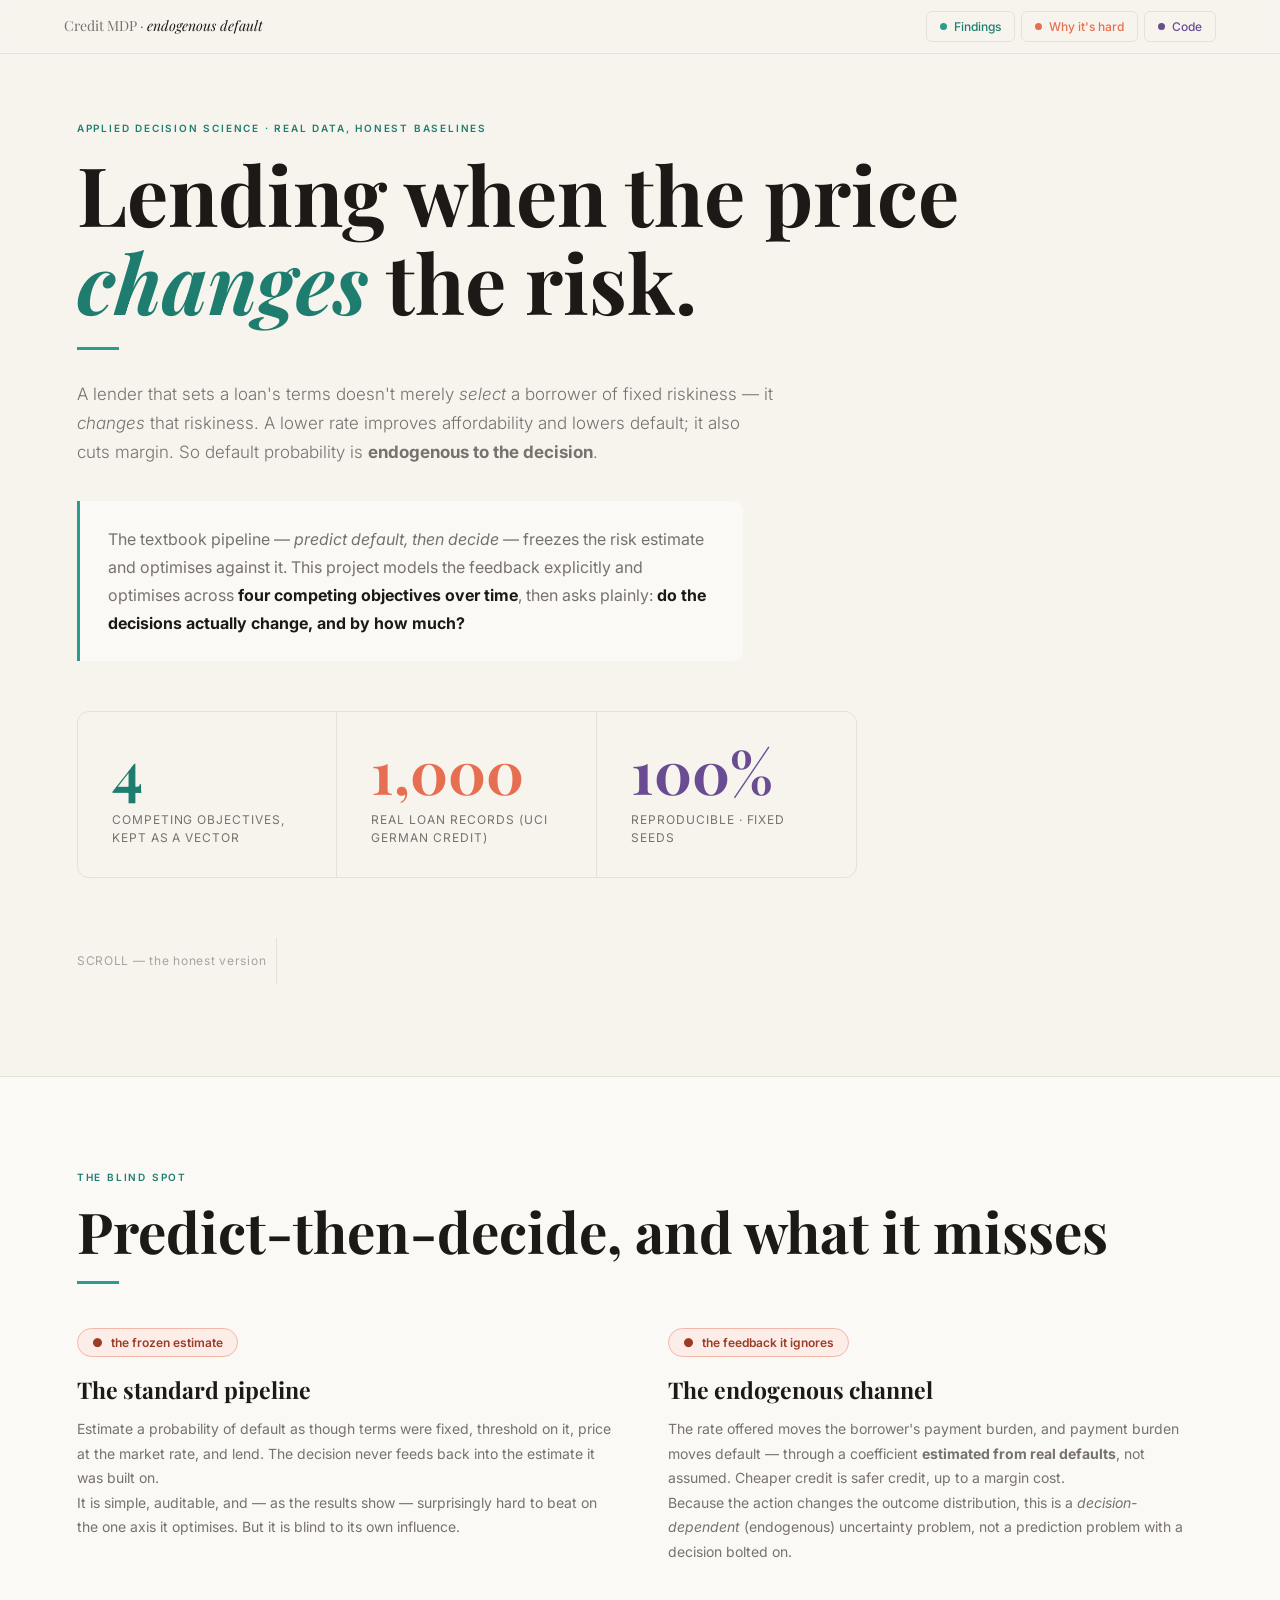
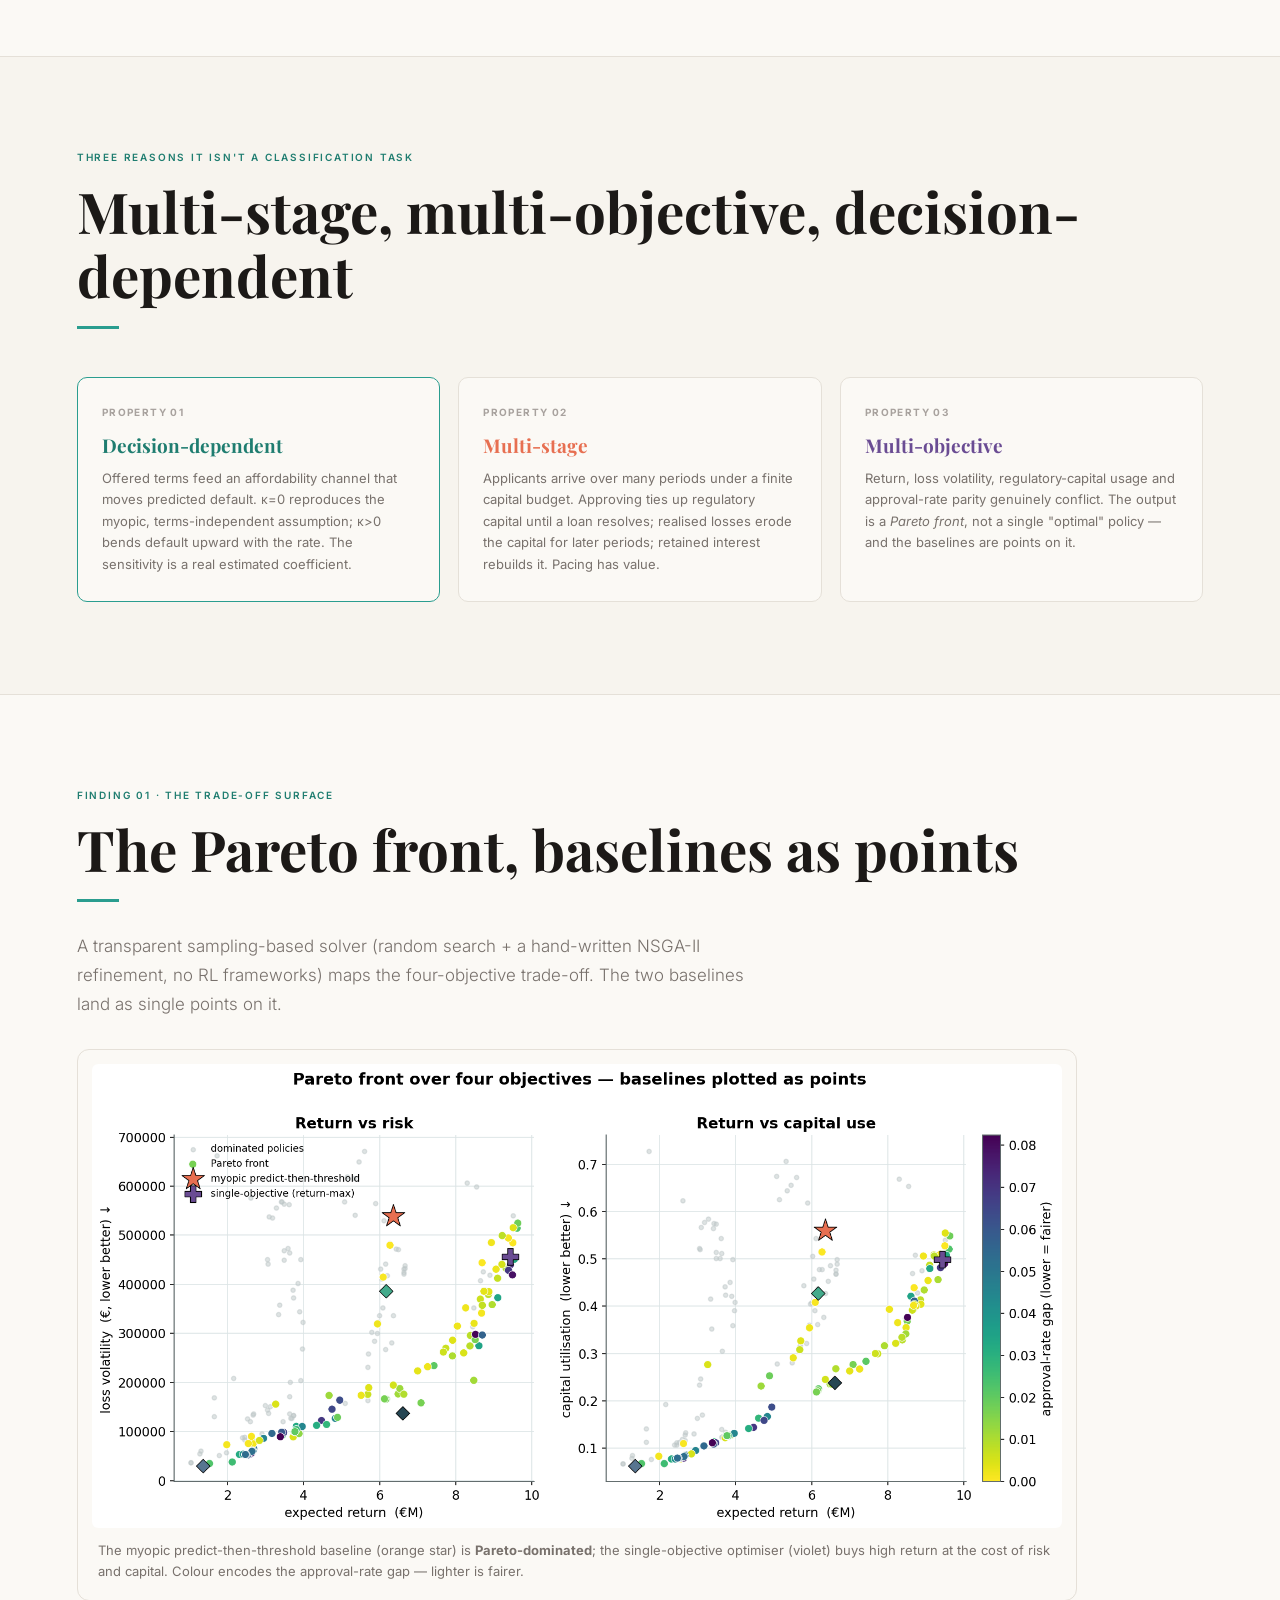
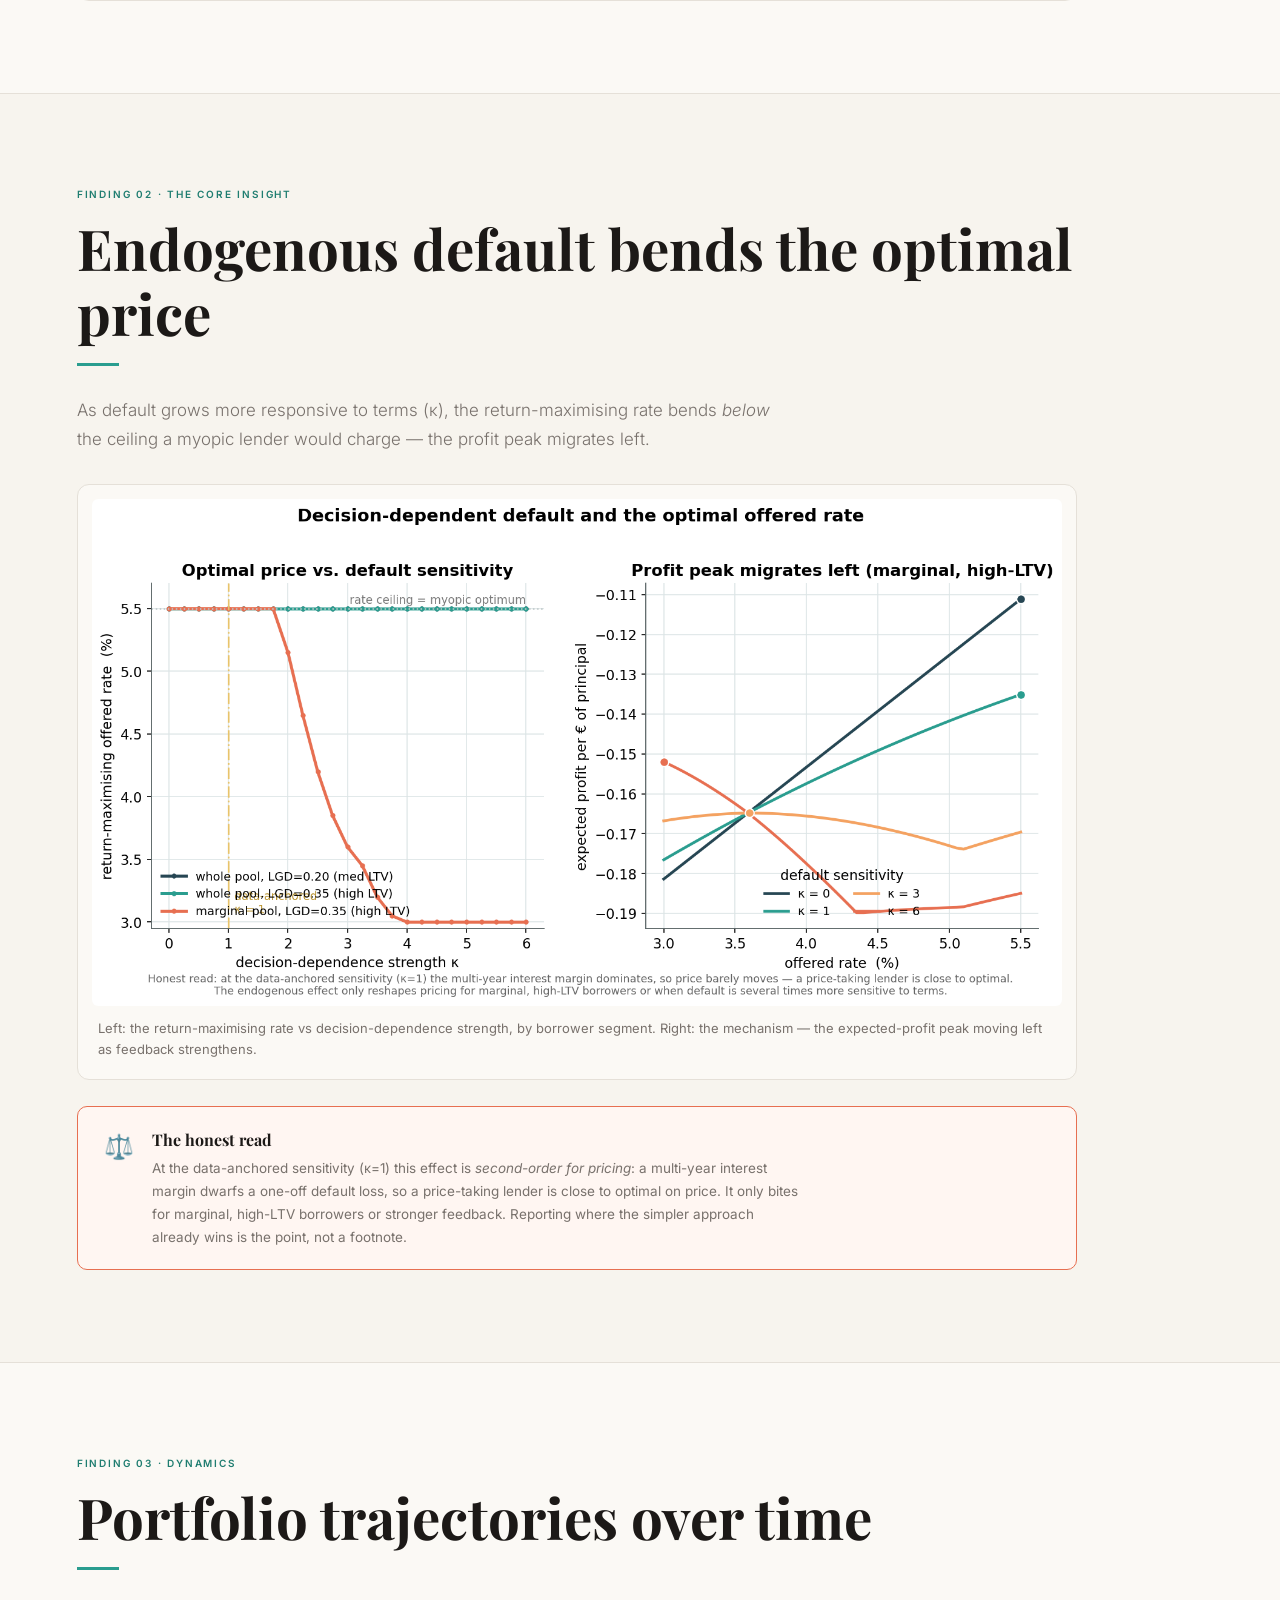
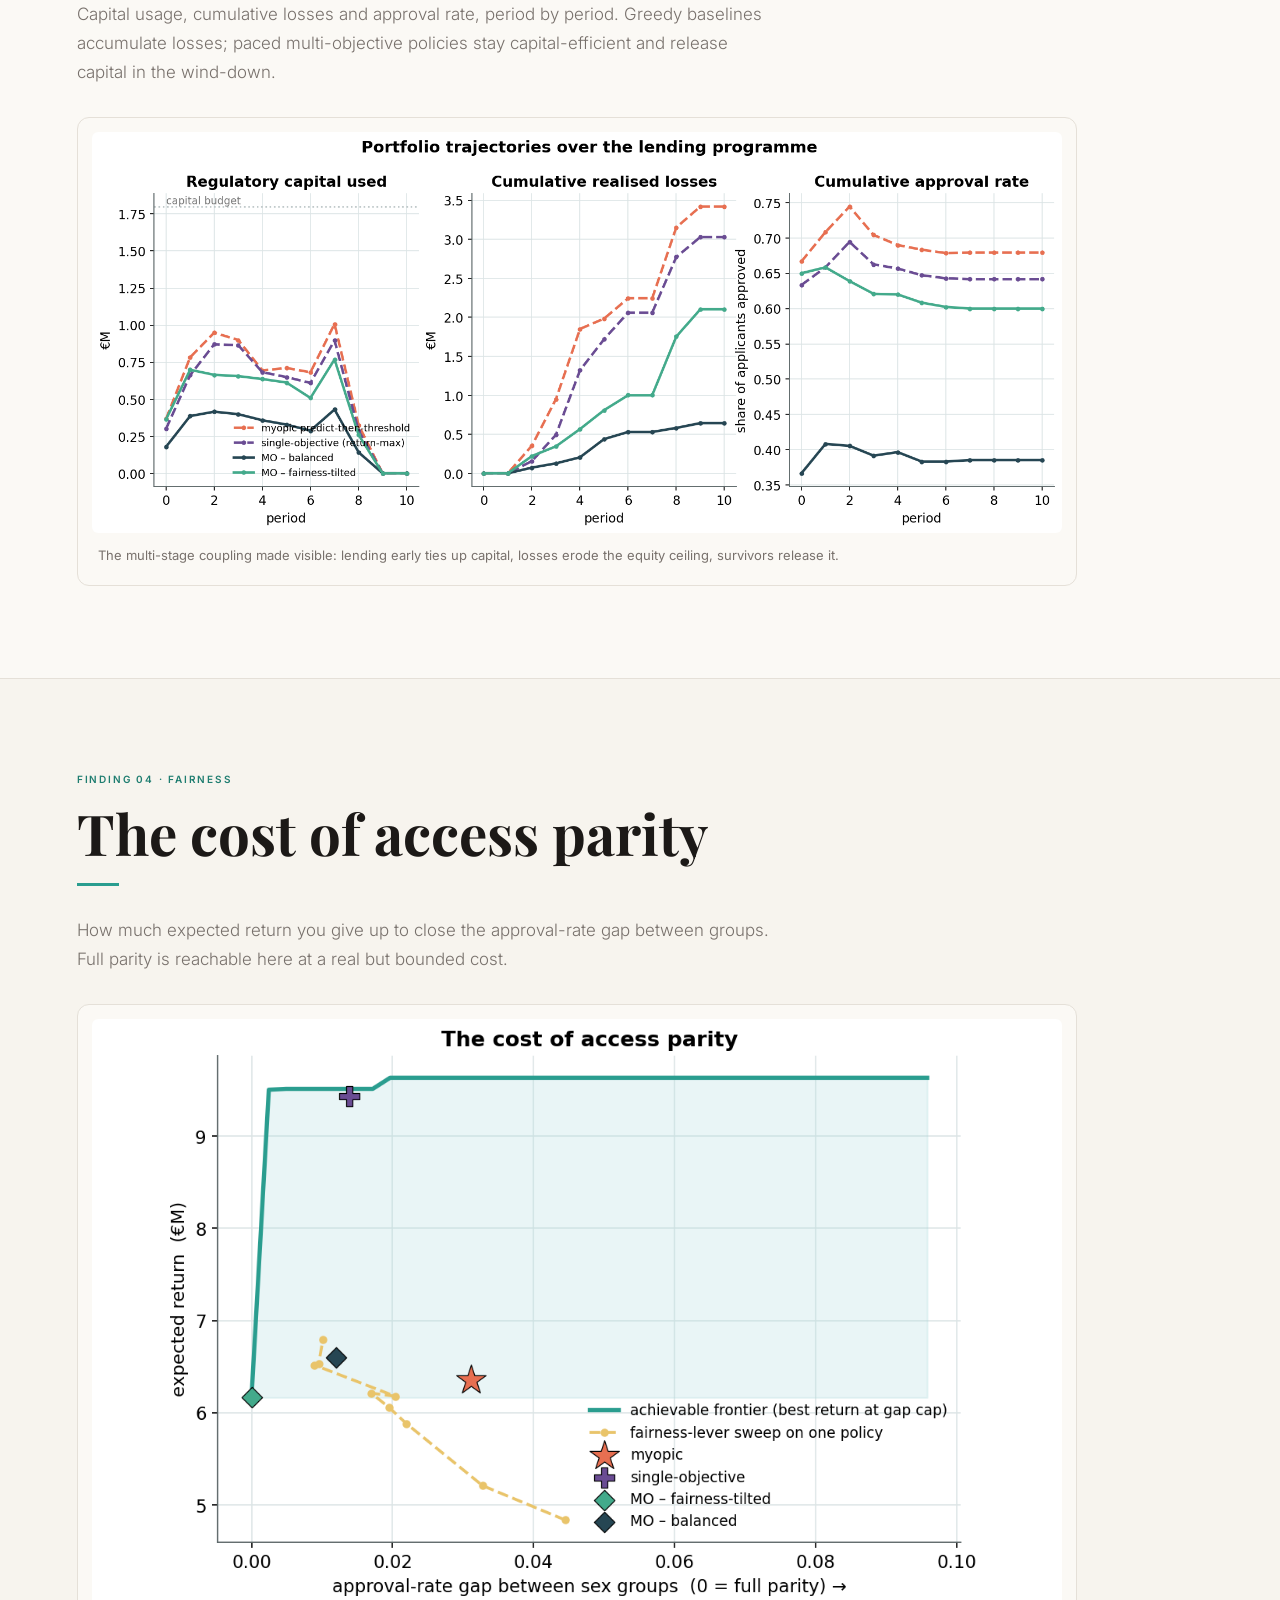
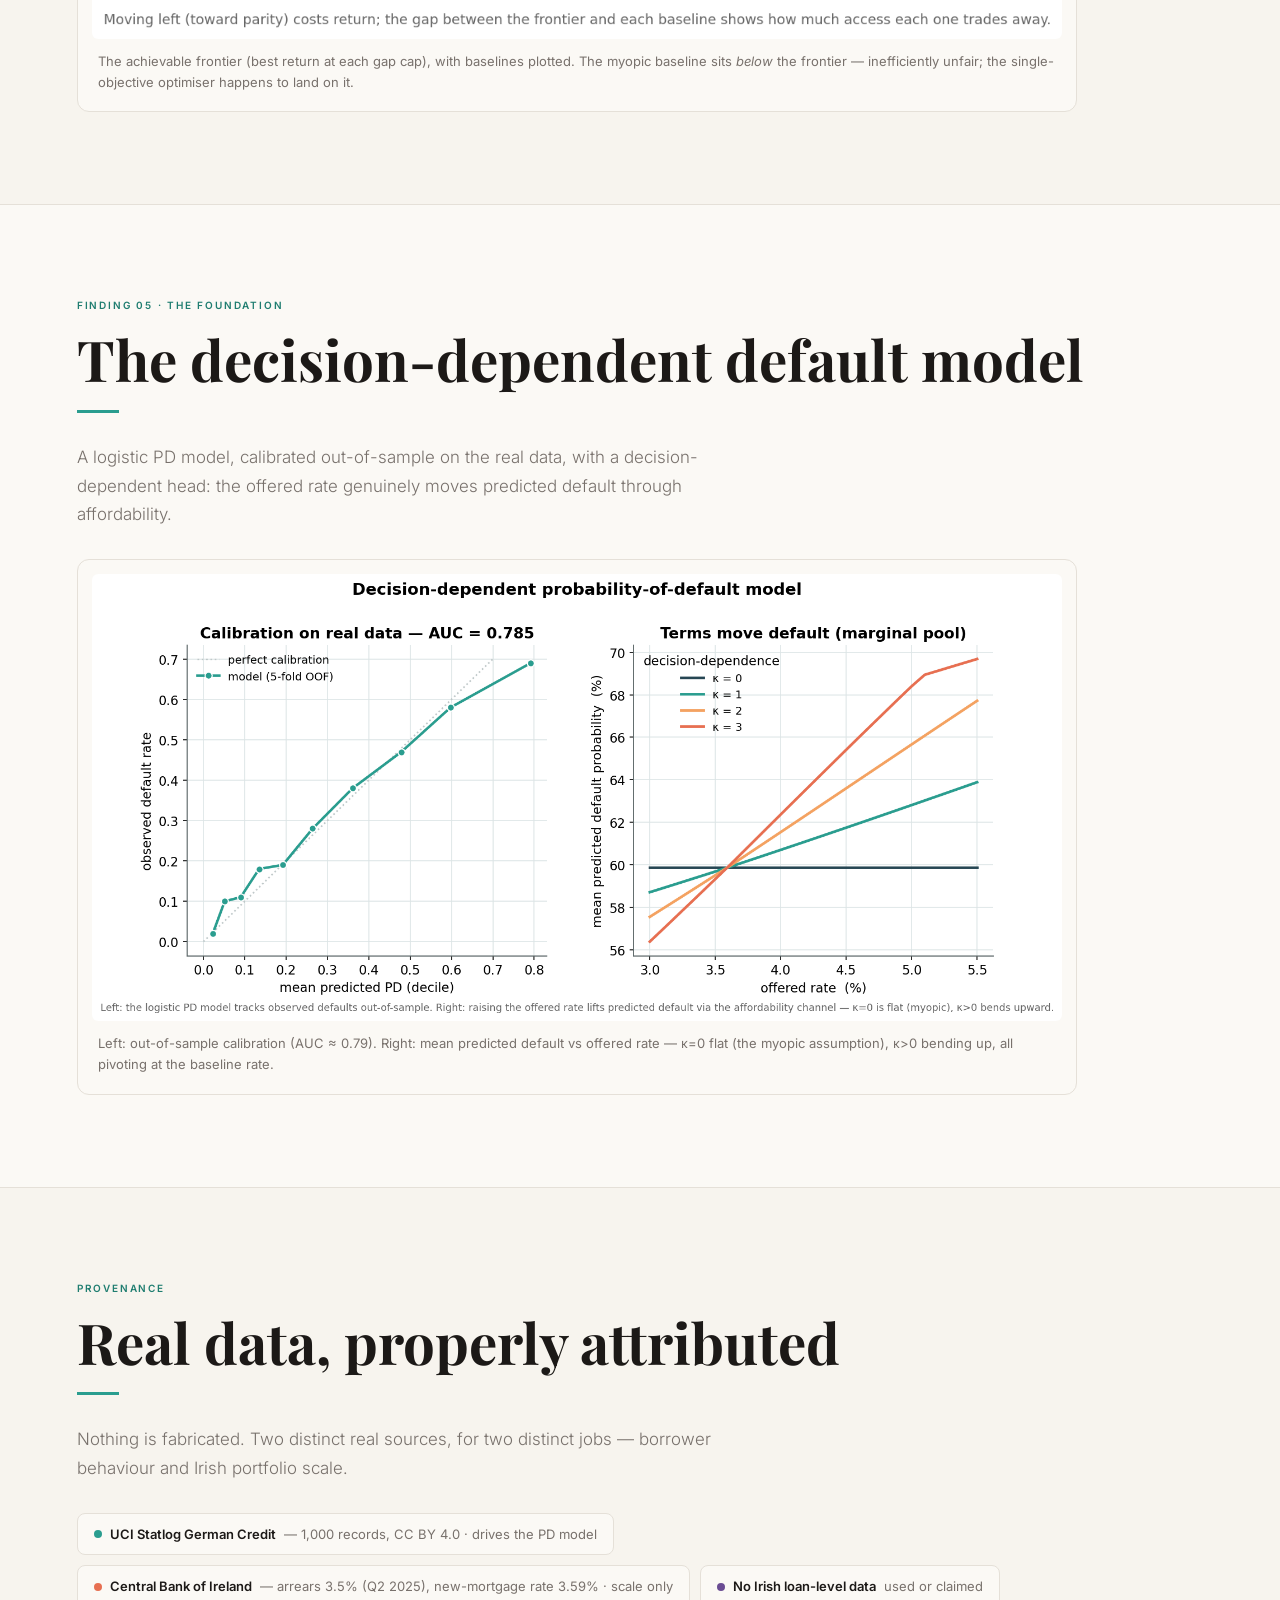
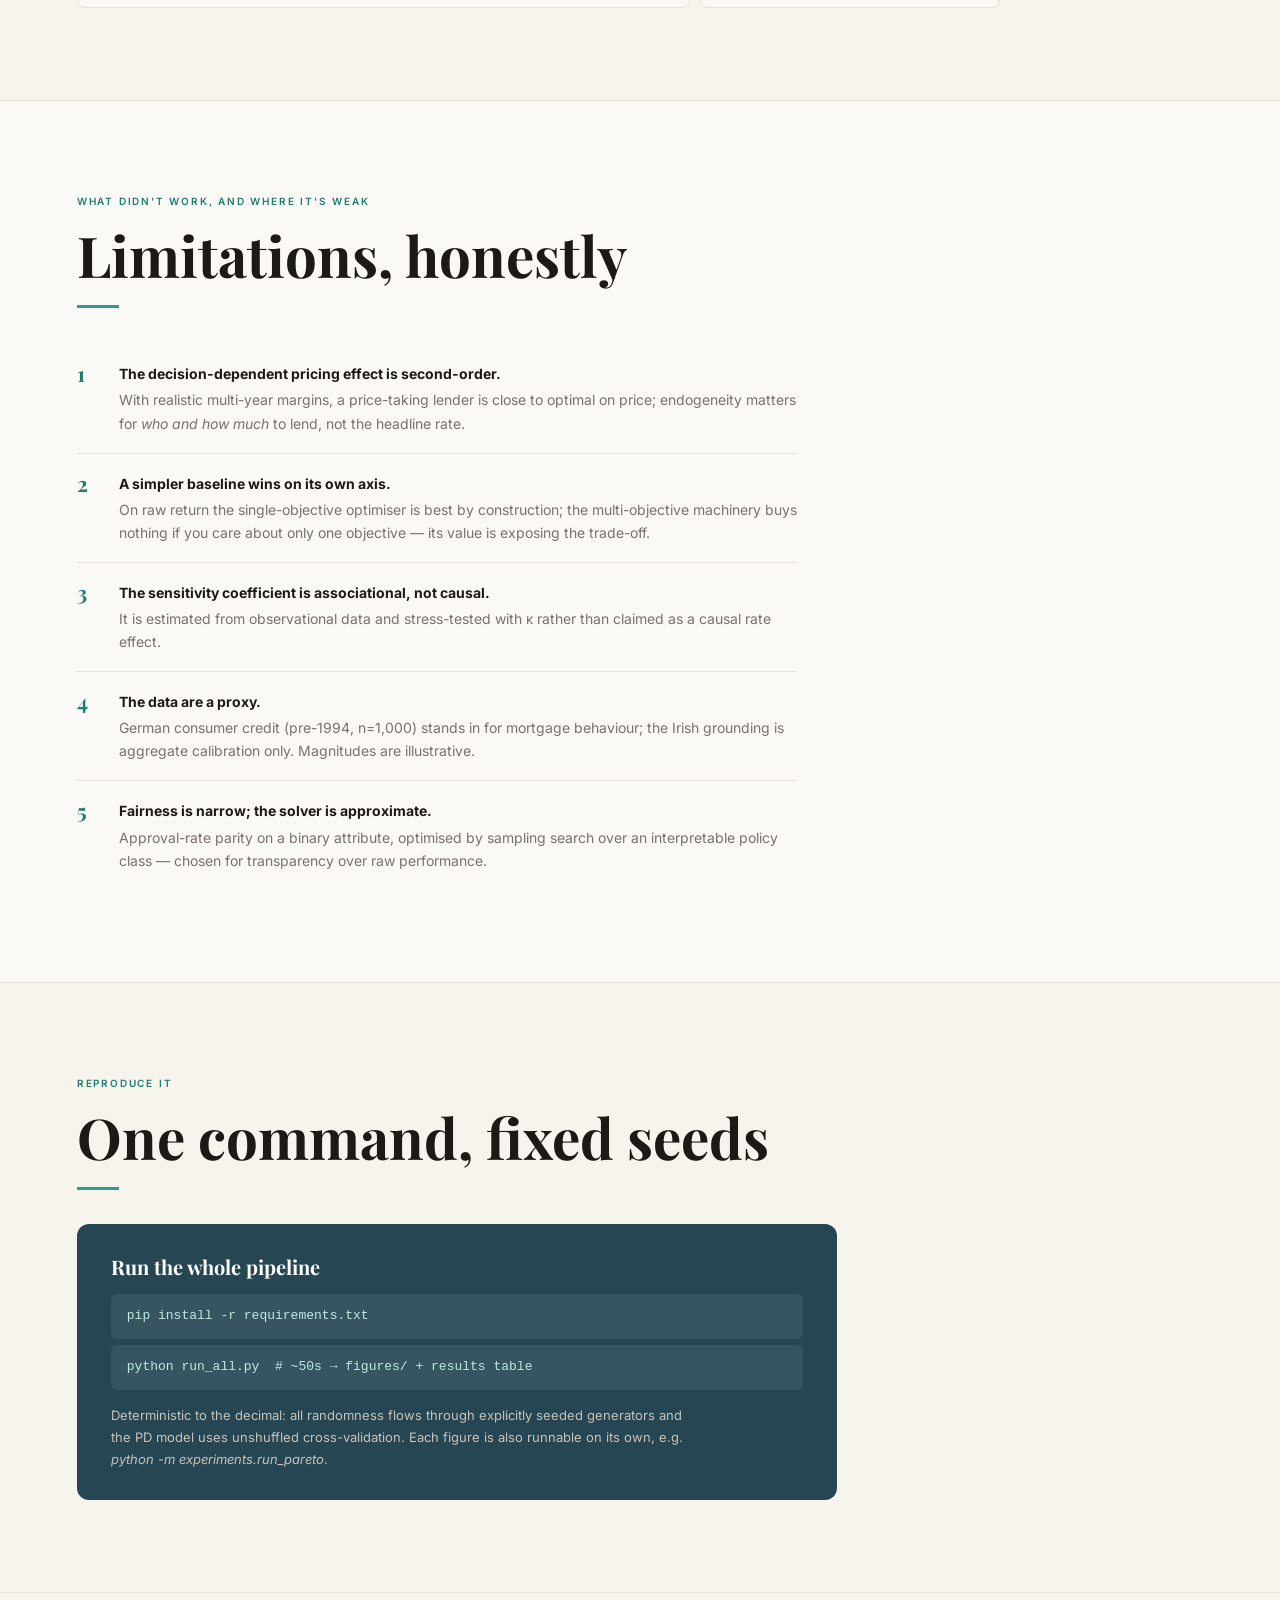
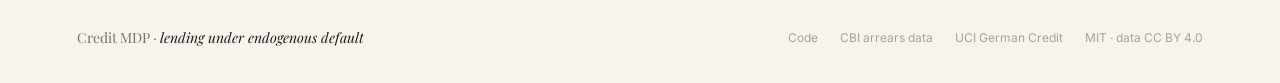
==== docs/index.html @ 67744ea4 "first commit" ====
<!DOCTYPE html>
<html lang="en">
<head>
<meta charset="utf-8" />
<meta name="viewport" content="width=device-width, initial-scale=1" />
<title>Lending under endogenous default — a multi-stage, multi-objective study</title>
<link rel="preconnect" href="https://fonts.googleapis.com">
<link rel="preconnect" href="https://fonts.gstatic.com" crossorigin>
<link href="https://fonts.googleapis.com/css2?family=Playfair+Display:ital,wght@0,400;0,700;1,400;1,700&family=Inter:wght@300;400;500;600&display=swap" rel="stylesheet">
<style>
:root{
  --bg:#F7F4EE; --surface:#FBF9F5; --border:#E5E0D8;
  --text:#1C1917; --muted:#78716C; --subtle:#A8A29E;
  /* accents mapped to the figures' palette so site + plots read as one piece */
  --teal:#2a9d8f; --teal-deep:#1f7d70;
  --orange:#e76f51; --slate:#264653; --violet:#6a4c93;
}
*{box-sizing:border-box;margin:0;padding:0;}
html{scroll-behavior:smooth;}
body{
  background:var(--bg); color:var(--text);
  font-family:'Inter',-apple-system,BlinkMacSystemFont,sans-serif;
  font-size:15px; line-height:1.6; overflow-x:hidden;
}
em{font-style:italic;}

/* ── nav ─────────────────────────────────────────────── */
#topnav{
  position:fixed; top:0; left:0; right:0; height:54px; z-index:200;
  background:rgba(247,244,238,.92); border-bottom:1px solid var(--border);
  backdrop-filter:blur(8px);
  display:flex; align-items:center; justify-content:space-between;
  padding:0 clamp(20px,5vw,80px);
}
.brand{font-family:'Playfair Display',serif; font-size:14px; color:var(--muted); white-space:nowrap;}
.brand em{color:var(--text);}
.nav-links{display:flex; gap:6px; align-items:center;}
.nav-link{
  display:inline-flex; align-items:center; gap:7px; text-decoration:none;
  border:1px solid var(--border); border-radius:6px; padding:5px 13px;
  font-size:12px; font-weight:500; color:var(--muted); transition:all .2s; white-space:nowrap;
}
.nav-link:hover{border-color:currentColor;}
.nav-link .dot{width:7px;height:7px;border-radius:50%;flex-shrink:0;}
.nav-link.a1{color:var(--teal-deep);} .nav-link.a1 .dot{background:var(--teal);}
.nav-link.a1:hover{background:var(--teal);color:#fff;border-color:var(--teal);}
.nav-link.a2{color:var(--orange);} .nav-link.a2 .dot{background:var(--orange);}
.nav-link.a2:hover{background:var(--orange);color:#fff;border-color:var(--orange);}
.nav-link.a3{color:var(--violet);} .nav-link.a3 .dot{background:var(--violet);}
.nav-link.a3:hover{background:var(--violet);color:#fff;border-color:var(--violet);}
@media(max-width:680px){.nav-link.hideS{display:none;}}

/* ── typography ──────────────────────────────────────── */
.eyebrow{
  font-size:10px; font-weight:600; letter-spacing:.18em; text-transform:uppercase;
  color:var(--teal-deep); margin-bottom:14px;
}
h1{font-family:'Playfair Display',serif; font-size:clamp(46px,6.4vw,96px); line-height:1.07; margin-bottom:22px;}
h1 em{color:var(--teal-deep);}
h2{font-family:'Playfair Display',serif; font-size:clamp(32px,4.4vw,60px); line-height:1.14; margin-bottom:14px;}
h3{font-family:'Playfair Display',serif; font-size:clamp(18px,2vw,23px); line-height:1.3; margin-bottom:10px;}
.lead{font-size:17px; color:var(--muted); font-weight:300; line-height:1.7; max-width:70ch;}
.accent-line{width:42px; height:3px; background:var(--teal); margin:18px 0 30px;}
p{max-width:72ch;}

/* ── sections ────────────────────────────────────────── */
section{padding:92px clamp(28px,6vw,120px); width:100%;}
section+section{border-top:1px solid var(--border);}
.alt{background:var(--surface);}

/* ── hero ────────────────────────────────────────────── */
#hero{min-height:100vh; display:flex; flex-direction:column; justify-content:center; padding-top:120px;}
.hero-thesis{
  margin-top:34px; padding:24px 28px; background:var(--surface);
  border-left:3px solid var(--teal); border-radius:0 10px 10px 0; max-width:74ch;
}
.hero-thesis p{font-size:16px; color:var(--muted); line-height:1.75;}
.hero-thesis p strong{color:var(--text);}
.hero-stats{
  display:grid; grid-template-columns:repeat(3,1fr); gap:1px; margin-top:50px; max-width:780px;
  border:1px solid var(--border); border-radius:12px; overflow:hidden; background:var(--border);
}
.stat{padding:30px 34px; background:var(--bg);}
.stat .num{font-family:'Playfair Display',serif; font-size:clamp(36px,4.6vw,64px); font-weight:700; line-height:1; color:var(--teal-deep);}
.stat .num.o{color:var(--orange);} .stat .num.v{color:var(--violet);}
.stat .lbl{font-size:12px; color:var(--muted); margin-top:10px; text-transform:uppercase; letter-spacing:.08em; line-height:1.5;}
.scroll-cue{margin-top:60px; display:flex; align-items:center; gap:10px; font-size:12px; color:var(--subtle); letter-spacing:.06em;}
.scroll-cue::after{content:''; width:1px; height:46px; background:var(--border);}

/* ── two-column problem ──────────────────────────────── */
.two-col{display:grid; grid-template-columns:1fr 1fr; gap:56px; margin-top:44px; align-items:start;}
@media(max-width:760px){.two-col{grid-template-columns:1fr;}}
.two-col h3{margin-bottom:12px;}
.two-col p{font-size:14px; color:var(--muted); line-height:1.75;}
.gap-badge{
  display:inline-flex; align-items:center; gap:8px; background:#FDEDE8; border:1px solid #F3B6A6;
  border-radius:20px; padding:4px 14px; font-size:12px; font-weight:600; color:#9C3B26; margin-bottom:18px;
}

/* ── property pipeline ───────────────────────────────── */
.pipe{display:flex; flex-wrap:wrap; gap:18px; margin-top:48px;}
.pipe-step{flex:1; min-width:220px; padding:26px 24px; background:var(--surface); border:1px solid var(--border); border-radius:10px;}
.pipe-step .step-num{font-size:10px; font-weight:700; letter-spacing:.14em; color:var(--subtle); text-transform:uppercase; margin-bottom:10px;}
.pipe-step h4{font-family:'Playfair Display',serif; font-size:19px; margin-bottom:8px;}
.pipe-step p{font-size:13px; color:var(--muted); line-height:1.65;}
.pipe-step.t-teal{border-color:var(--teal); border-width:1.5px;} .pipe-step.t-teal h4{color:var(--teal-deep);}
.pipe-step.t-orange h4{color:var(--orange);} .pipe-step.t-violet h4{color:var(--violet);}

/* ── figure blocks ───────────────────────────────────── */
.fig-card{margin-top:30px; background:var(--surface); border:1px solid var(--border); border-radius:12px; padding:14px; max-width:1000px;}
.fig-card img{width:100%; height:auto; display:block; border-radius:6px;}
.fig-cap{font-size:13px; color:var(--muted); line-height:1.65; margin-top:12px; padding:0 6px 4px;}
.read{
  margin-top:26px; padding:20px 26px; background:#FFF6F2; border:1.5px solid var(--orange);
  border-radius:10px; display:flex; gap:18px; align-items:flex-start; max-width:1000px;
}
.read .ic{font-size:24px; flex-shrink:0; margin-top:1px;}
.read h4{font-family:'Playfair Display',serif; font-size:16px; margin-bottom:5px;}
.read p{font-size:13.5px; color:var(--muted); line-height:1.7;}

/* ── data chips ──────────────────────────────────────── */
.chips{display:flex; flex-wrap:wrap; gap:10px; margin-top:30px;}
.chip{
  display:inline-flex; align-items:center; gap:8px; background:var(--surface);
  border:1px solid var(--border); border-radius:8px; padding:10px 16px; font-size:13px; color:var(--muted);
}
.chip strong{color:var(--text); font-weight:600;}
.chip .d{width:8px;height:8px;border-radius:50%;}

/* ── limitations list ────────────────────────────────── */
.lim-list{list-style:none; margin-top:36px; max-width:80ch;}
.lim-list li{display:flex; gap:16px; align-items:flex-start; padding:18px 0; border-bottom:1px solid var(--border); font-size:14px; color:var(--muted); line-height:1.65;}
.lim-list li:last-child{border-bottom:none;}
.lim-list li strong{color:var(--text); display:block; margin-bottom:3px;}
.lim-num{font-family:'Playfair Display',serif; font-size:21px; font-weight:700; color:var(--teal-deep); flex-shrink:0; width:26px; line-height:1.1;}

/* ── repro panel ─────────────────────────────────────── */
.repro{margin-top:34px; background:var(--slate); color:#EDE9E2; border-radius:12px; padding:30px 34px; max-width:760px;}
.repro h3{color:#fff; font-size:20px; margin-bottom:14px;}
.repro code{display:block; background:rgba(255,255,255,.08); border-radius:6px; padding:12px 16px; font-family:'SF Mono',ui-monospace,Menlo,monospace; font-size:13px; color:#bfe9e1; margin:6px 0;}
.repro p{font-size:13px; color:#c8c2b8; margin-top:14px; line-height:1.7;}

/* ── footer ──────────────────────────────────────────── */
footer{padding:34px clamp(28px,6vw,120px); border-top:1px solid var(--border); display:flex; align-items:center; justify-content:space-between; flex-wrap:wrap; gap:16px;}
.footer-brand{font-family:'Playfair Display',serif; font-size:14px; color:var(--muted);}
.footer-brand em{color:var(--text);}
.footer-links{display:flex; gap:22px; flex-wrap:wrap;}
.footer-links a{font-size:12px; color:var(--subtle); text-decoration:none; transition:color .2s;}
.footer-links a:hover{color:var(--text);}

/* ── fade-in ─────────────────────────────────────────── */
.fade{opacity:0; transform:translateY(22px); transition:opacity .6s ease, transform .6s ease;}
.fade.in{opacity:1; transform:none;}
.fade.d1{transition-delay:.08s;} .fade.d2{transition-delay:.18s;} .fade.d3{transition-delay:.28s;}
</style>
</head>
<body>

<nav id="topnav">
  <div class="brand">Credit MDP · <em>endogenous default</em></div>
  <div class="nav-links">
    <a class="nav-link a1" href="#findings"><span class="dot"></span>Findings</a>
    <a class="nav-link a2 hideS" href="#properties"><span class="dot"></span>Why it's hard</a>
    <a class="nav-link a3" href="https://github.com/rishikeshgovind" target="_blank" rel="noopener"><span class="dot"></span>Code</a>
  </div>
</nav>

<!-- ── hero ─────────────────────────────────────────── -->
<section id="hero">
  <div class="fade in">
    <div class="eyebrow">Applied decision science · real data, honest baselines</div>
    <h1>Lending when the price <em>changes</em> the risk.</h1>
    <div class="accent-line"></div>
    <p class="lead">A lender that sets a loan's terms doesn't merely <em>select</em> a
    borrower of fixed riskiness — it <em>changes</em> that riskiness. A lower rate
    improves affordability and lowers default; it also cuts margin. So default
    probability is <strong>endogenous to the decision</strong>.</p>
    <div class="hero-thesis">
      <p>The textbook pipeline — <em>predict default, then decide</em> — freezes the
      risk estimate and optimises against it. This project models the feedback
      explicitly and optimises across <strong>four competing objectives over time</strong>,
      then asks plainly: <strong>do the decisions actually change, and by how much?</strong></p>
    </div>
    <div class="hero-stats">
      <div class="stat"><div class="num">4</div><div class="lbl">competing objectives, kept as a vector</div></div>
      <div class="stat"><div class="num o">1,000</div><div class="lbl">real loan records (UCI German Credit)</div></div>
      <div class="stat"><div class="num v">100%</div><div class="lbl">reproducible · fixed seeds</div></div>
    </div>
    <div class="scroll-cue">SCROLL — the honest version</div>
  </div>
</section>

<!-- ── problem ──────────────────────────────────────── -->
<section id="problem" class="alt">
  <div class="fade">
    <div class="eyebrow">The blind spot</div>
    <h2>Predict-then-decide, and what it misses</h2>
    <div class="accent-line"></div>
    <div class="two-col">
      <div class="two-col-item">
        <span class="gap-badge"><span>●</span> the frozen estimate</span>
        <h3>The standard pipeline</h3>
        <p>Estimate a probability of default as though terms were fixed, threshold on
        it, price at the market rate, and lend. The decision never feeds back into the
        estimate it was built on.</p>
        <p>It is simple, auditable, and — as the results show — surprisingly hard to
        beat on the one axis it optimises. But it is blind to its own influence.</p>
      </div>
      <div class="two-col-item">
        <span class="gap-badge"><span>●</span> the feedback it ignores</span>
        <h3>The endogenous channel</h3>
        <p>The rate offered moves the borrower's payment burden, and payment burden
        moves default — through a coefficient <strong>estimated from real defaults</strong>,
        not assumed. Cheaper credit is safer credit, up to a margin cost.</p>
        <p>Because the action changes the outcome distribution, this is a
        <em>decision-dependent</em> (endogenous) uncertainty problem, not a prediction
        problem with a decision bolted on.</p>
      </div>
    </div>
  </div>
</section>

<!-- ── three properties ─────────────────────────────── -->
<section id="properties">
  <div class="fade">
    <div class="eyebrow">Three reasons it isn't a classification task</div>
    <h2>Multi-stage, multi-objective, decision-dependent</h2>
    <div class="accent-line"></div>
    <div class="pipe">
      <div class="pipe-step t-teal fade d1">
        <div class="step-num">Property 01</div>
        <h4>Decision-dependent</h4>
        <p>Offered terms feed an affordability channel that moves predicted default.
        κ=0 reproduces the myopic, terms-independent assumption; κ&gt;0 bends default
        upward with the rate. The sensitivity is a real estimated coefficient.</p>
      </div>
      <div class="pipe-step t-orange fade d2">
        <div class="step-num">Property 02</div>
        <h4>Multi-stage</h4>
        <p>Applicants arrive over many periods under a finite capital budget.
        Approving ties up regulatory capital until a loan resolves; realised losses
        erode the capital for later periods; retained interest rebuilds it. Pacing
        has value.</p>
      </div>
      <div class="pipe-step t-violet fade d3">
        <div class="step-num">Property 03</div>
        <h4>Multi-objective</h4>
        <p>Return, loss volatility, regulatory-capital usage and approval-rate parity
        genuinely conflict. The output is a <em>Pareto front</em>, not a single
        "optimal" policy — and the baselines are points on it.</p>
      </div>
    </div>
  </div>
</section>

<!-- ── findings / figures ───────────────────────────── -->
<section id="findings" class="alt">
  <div class="fade">
    <div class="eyebrow">Finding 01 · the trade-off surface</div>
    <h2>The Pareto front, baselines as points</h2>
    <div class="accent-line"></div>
    <p class="lead">A transparent sampling-based solver (random search + a hand-written
    NSGA-II refinement, no RL frameworks) maps the four-objective trade-off. The two
    baselines land as single points on it.</p>
    <div class="fig-card"><img src="figures/pareto_front.png" alt="Pareto front across four objectives" />
      <div class="fig-cap">The myopic predict-then-threshold baseline (orange star) is
      <strong>Pareto-dominated</strong>; the single-objective optimiser (violet) buys
      high return at the cost of risk and capital. Colour encodes the approval-rate
      gap — lighter is fairer.</div>
    </div>
  </div>
</section>

<section>
  <div class="fade">
    <div class="eyebrow">Finding 02 · the core insight</div>
    <h2>Endogenous default bends the optimal price</h2>
    <div class="accent-line"></div>
    <p class="lead">As default grows more responsive to terms (κ), the
    return-maximising rate bends <em>below</em> the ceiling a myopic lender would
    charge — the profit peak migrates left.</p>
    <div class="fig-card"><img src="figures/endogenous_terms.png" alt="Optimal offered rate vs decision-dependence" />
      <div class="fig-cap">Left: the return-maximising rate vs decision-dependence
      strength, by borrower segment. Right: the mechanism — the expected-profit peak
      moving left as feedback strengthens.</div>
    </div>
    <div class="read">
      <div class="ic">⚖️</div>
      <div>
        <h4>The honest read</h4>
        <p>At the data-anchored sensitivity (κ=1) this effect is <em>second-order for
        pricing</em>: a multi-year interest margin dwarfs a one-off default loss, so a
        price-taking lender is close to optimal on price. It only bites for marginal,
        high-LTV borrowers or stronger feedback. Reporting where the simpler approach
        already wins is the point, not a footnote.</p>
      </div>
    </div>
  </div>
</section>

<section class="alt">
  <div class="fade">
    <div class="eyebrow">Finding 03 · dynamics</div>
    <h2>Portfolio trajectories over time</h2>
    <div class="accent-line"></div>
    <p class="lead">Capital usage, cumulative losses and approval rate, period by
    period. Greedy baselines accumulate losses; paced multi-objective policies stay
    capital-efficient and release capital in the wind-down.</p>
    <div class="fig-card"><img src="figures/portfolio_trajectories.png" alt="Capital, losses and approval rate over periods" />
      <div class="fig-cap">The multi-stage coupling made visible: lending early ties up
      capital, losses erode the equity ceiling, survivors release it.</div>
    </div>
  </div>
</section>

<section>
  <div class="fade">
    <div class="eyebrow">Finding 04 · fairness</div>
    <h2>The cost of access parity</h2>
    <div class="accent-line"></div>
    <p class="lead">How much expected return you give up to close the approval-rate gap
    between groups. Full parity is reachable here at a real but bounded cost.</p>
    <div class="fig-card"><img src="figures/fairness_return_frontier.png" alt="Fairness vs return frontier" />
      <div class="fig-cap">The achievable frontier (best return at each gap cap), with
      baselines plotted. The myopic baseline sits <em>below</em> the frontier —
      inefficiently unfair; the single-objective optimiser happens to land on it.</div>
    </div>
  </div>
</section>

<section class="alt">
  <div class="fade">
    <div class="eyebrow">Finding 05 · the foundation</div>
    <h2>The decision-dependent default model</h2>
    <div class="accent-line"></div>
    <p class="lead">A logistic PD model, calibrated out-of-sample on the real data, with
    a decision-dependent head: the offered rate genuinely moves predicted default
    through affordability.</p>
    <div class="fig-card"><img src="figures/pd_model.png" alt="PD model calibration and decision-dependence" />
      <div class="fig-cap">Left: out-of-sample calibration (AUC ≈ 0.79). Right: mean
      predicted default vs offered rate — κ=0 flat (the myopic assumption), κ&gt;0
      bending up, all pivoting at the baseline rate.</div>
    </div>
  </div>
</section>

<!-- ── data ─────────────────────────────────────────── -->
<section id="data">
  <div class="fade">
    <div class="eyebrow">Provenance</div>
    <h2>Real data, properly attributed</h2>
    <div class="accent-line"></div>
    <p class="lead">Nothing is fabricated. Two distinct real sources, for two distinct
    jobs — borrower behaviour and Irish portfolio scale.</p>
    <div class="chips">
      <span class="chip"><span class="d" style="background:var(--teal)"></span><strong>UCI Statlog German Credit</strong> — 1,000 records, CC BY 4.0 · drives the PD model</span>
      <span class="chip"><span class="d" style="background:var(--orange)"></span><strong>Central Bank of Ireland</strong> — arrears 3.5% (Q2 2025), new-mortgage rate 3.59% · scale only</span>
      <span class="chip"><span class="d" style="background:var(--violet)"></span><strong>No Irish loan-level data</strong> used or claimed</span>
    </div>
  </div>
</section>

<!-- ── limitations ──────────────────────────────────── -->
<section id="limitations" class="alt">
  <div class="fade">
    <div class="eyebrow">What didn't work, and where it's weak</div>
    <h2>Limitations, honestly</h2>
    <div class="accent-line"></div>
    <ol class="lim-list">
      <li><span class="lim-num">1</span><span><strong>The decision-dependent pricing effect is second-order.</strong> With realistic multi-year margins, a price-taking lender is close to optimal on price; endogeneity matters for <em>who and how much</em> to lend, not the headline rate.</span></li>
      <li><span class="lim-num">2</span><span><strong>A simpler baseline wins on its own axis.</strong> On raw return the single-objective optimiser is best by construction; the multi-objective machinery buys nothing if you care about only one objective — its value is exposing the trade-off.</span></li>
      <li><span class="lim-num">3</span><span><strong>The sensitivity coefficient is associational, not causal.</strong> It is estimated from observational data and stress-tested with κ rather than claimed as a causal rate effect.</span></li>
      <li><span class="lim-num">4</span><span><strong>The data are a proxy.</strong> German consumer credit (pre-1994, n=1,000) stands in for mortgage behaviour; the Irish grounding is aggregate calibration only. Magnitudes are illustrative.</span></li>
      <li><span class="lim-num">5</span><span><strong>Fairness is narrow; the solver is approximate.</strong> Approval-rate parity on a binary attribute, optimised by sampling search over an interpretable policy class — chosen for transparency over raw performance.</span></li>
    </ol>
  </div>
</section>

<!-- ── reproduce ────────────────────────────────────── -->
<section id="reproduce">
  <div class="fade">
    <div class="eyebrow">Reproduce it</div>
    <h2>One command, fixed seeds</h2>
    <div class="accent-line"></div>
    <div class="repro">
      <h3>Run the whole pipeline</h3>
      <code>pip install -r requirements.txt</code>
      <code>python run_all.py&nbsp;&nbsp;# ~50s → figures/ + results table</code>
      <p>Deterministic to the decimal: all randomness flows through explicitly seeded
      generators and the PD model uses unshuffled cross-validation. Each figure is
      also runnable on its own, e.g. <em>python -m experiments.run_pareto</em>.</p>
    </div>
  </div>
</section>

<footer>
  <div class="footer-brand">Credit MDP · <em>lending under endogenous default</em></div>
  <div class="footer-links">
    <a href="https://github.com/rishikeshgovind" target="_blank" rel="noopener">Code</a>
    <a href="https://www.centralbank.ie/statistics/data-and-analysis/credit-and-banking-statistics/mortgage-arrears" target="_blank" rel="noopener">CBI arrears data</a>
    <a href="https://archive.ics.uci.edu/dataset/144/statlog+german+credit+data" target="_blank" rel="noopener">UCI German Credit</a>
    <span style="font-size:12px;color:var(--subtle)">MIT · data CC BY 4.0</span>
  </div>
</footer>

<script>
  const io = new IntersectionObserver((entries)=>{
    entries.forEach(e=>{ if(e.isIntersecting){ e.target.classList.add('in'); io.unobserve(e.target); }});
  }, {threshold:0.12});
  document.querySelectorAll('.fade').forEach(el=>io.observe(el));
</script>
</body>
</html>
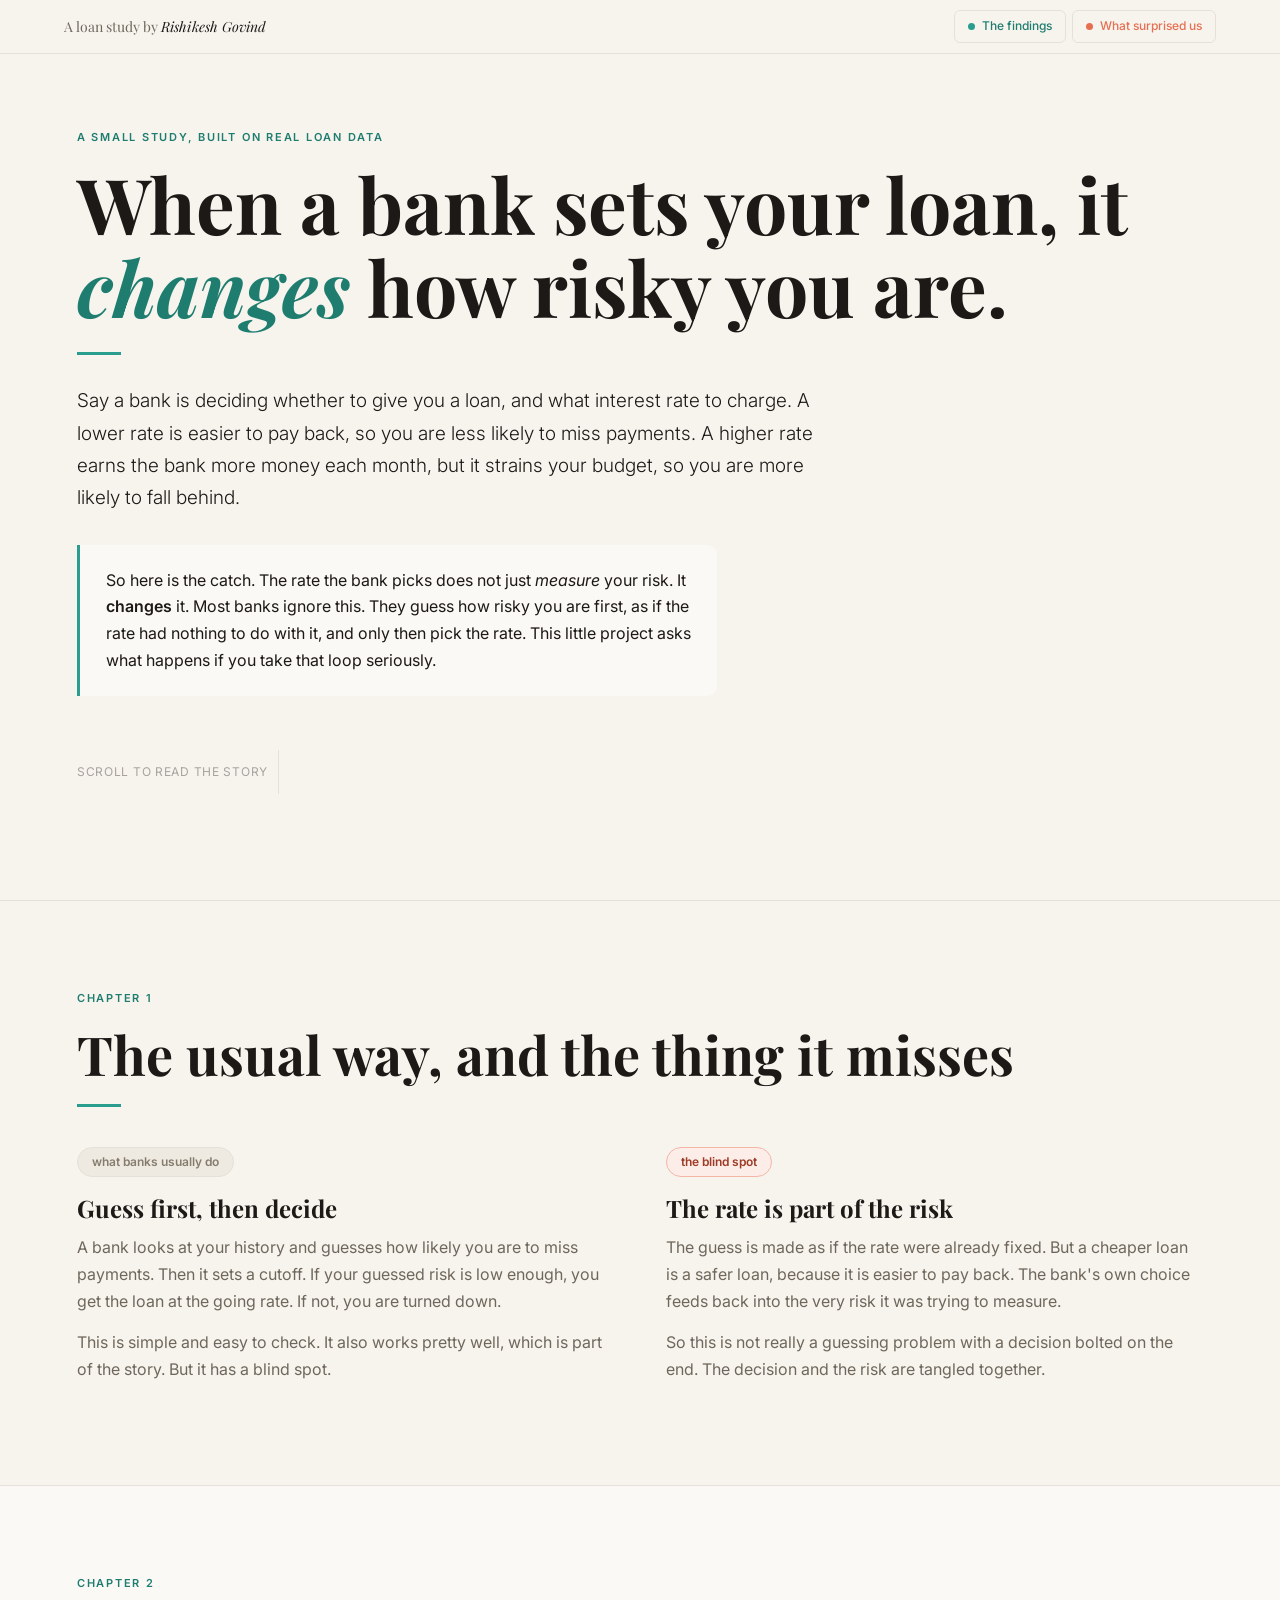
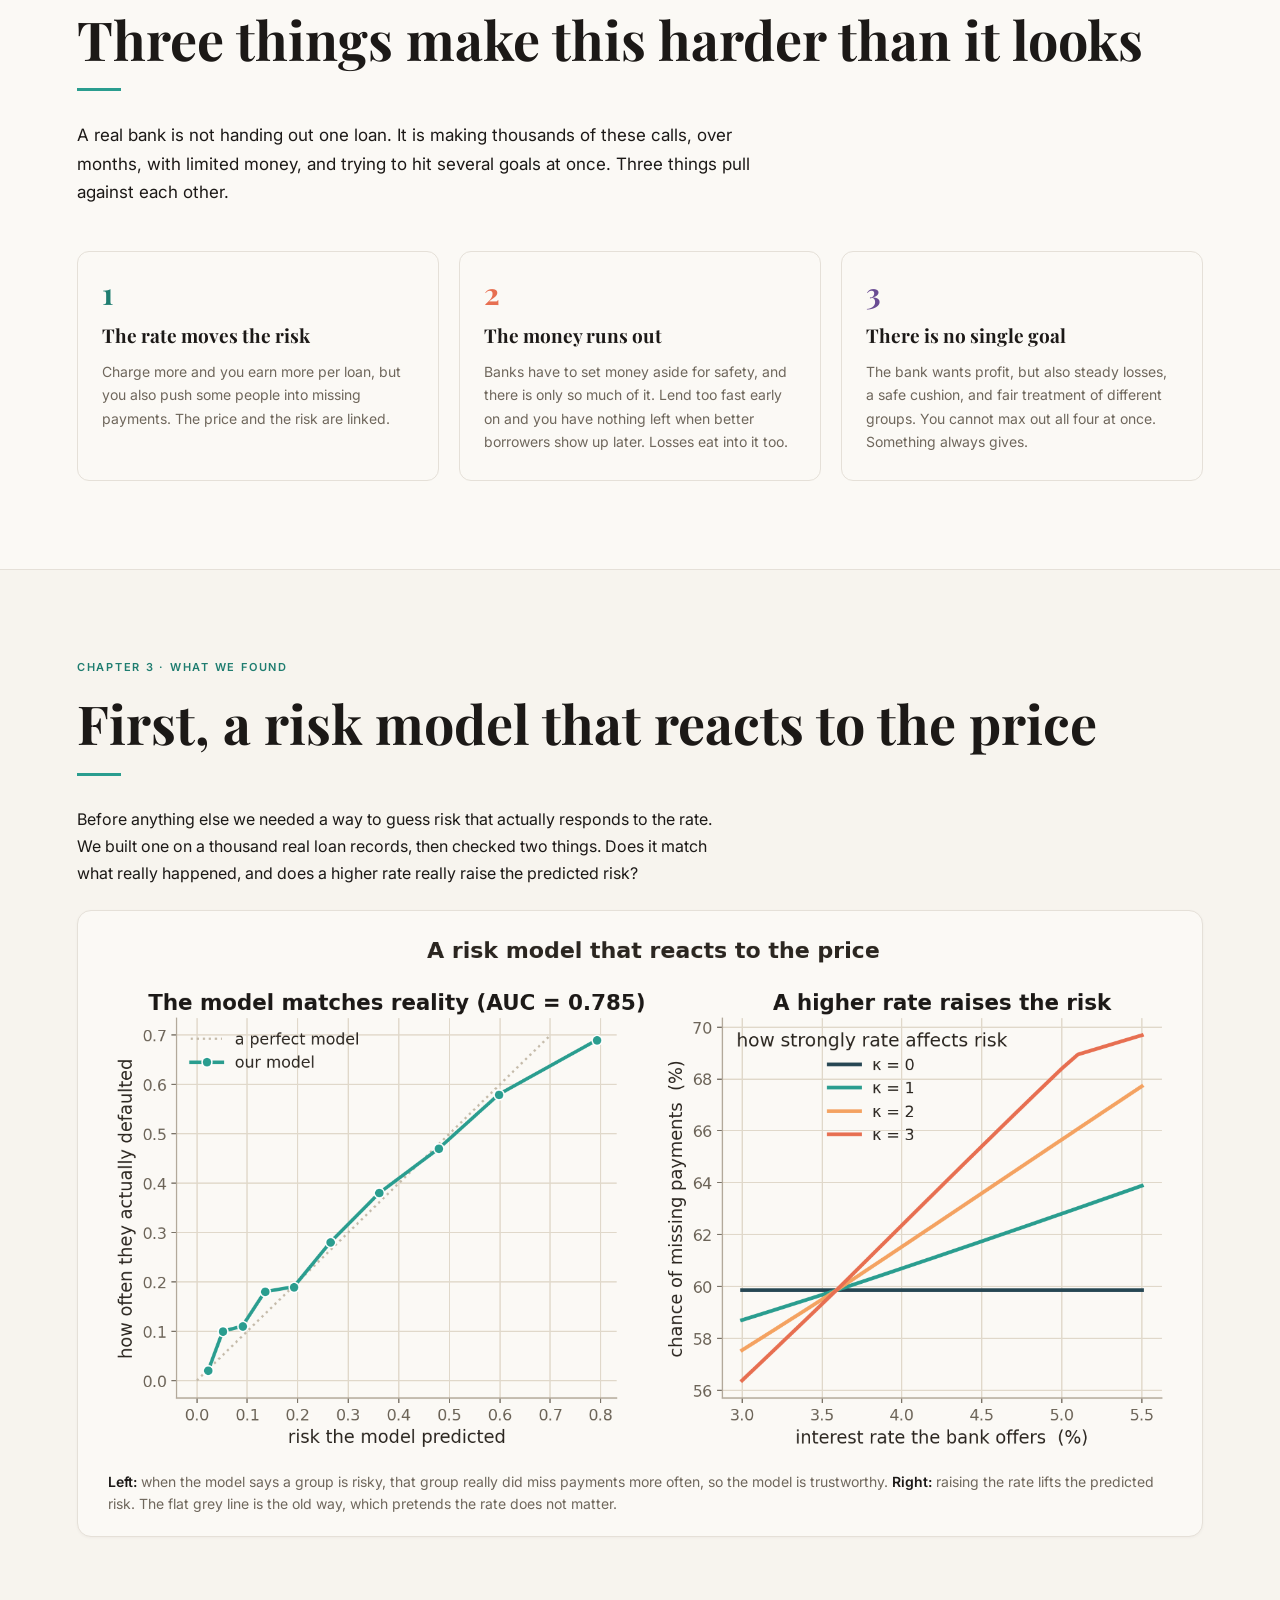
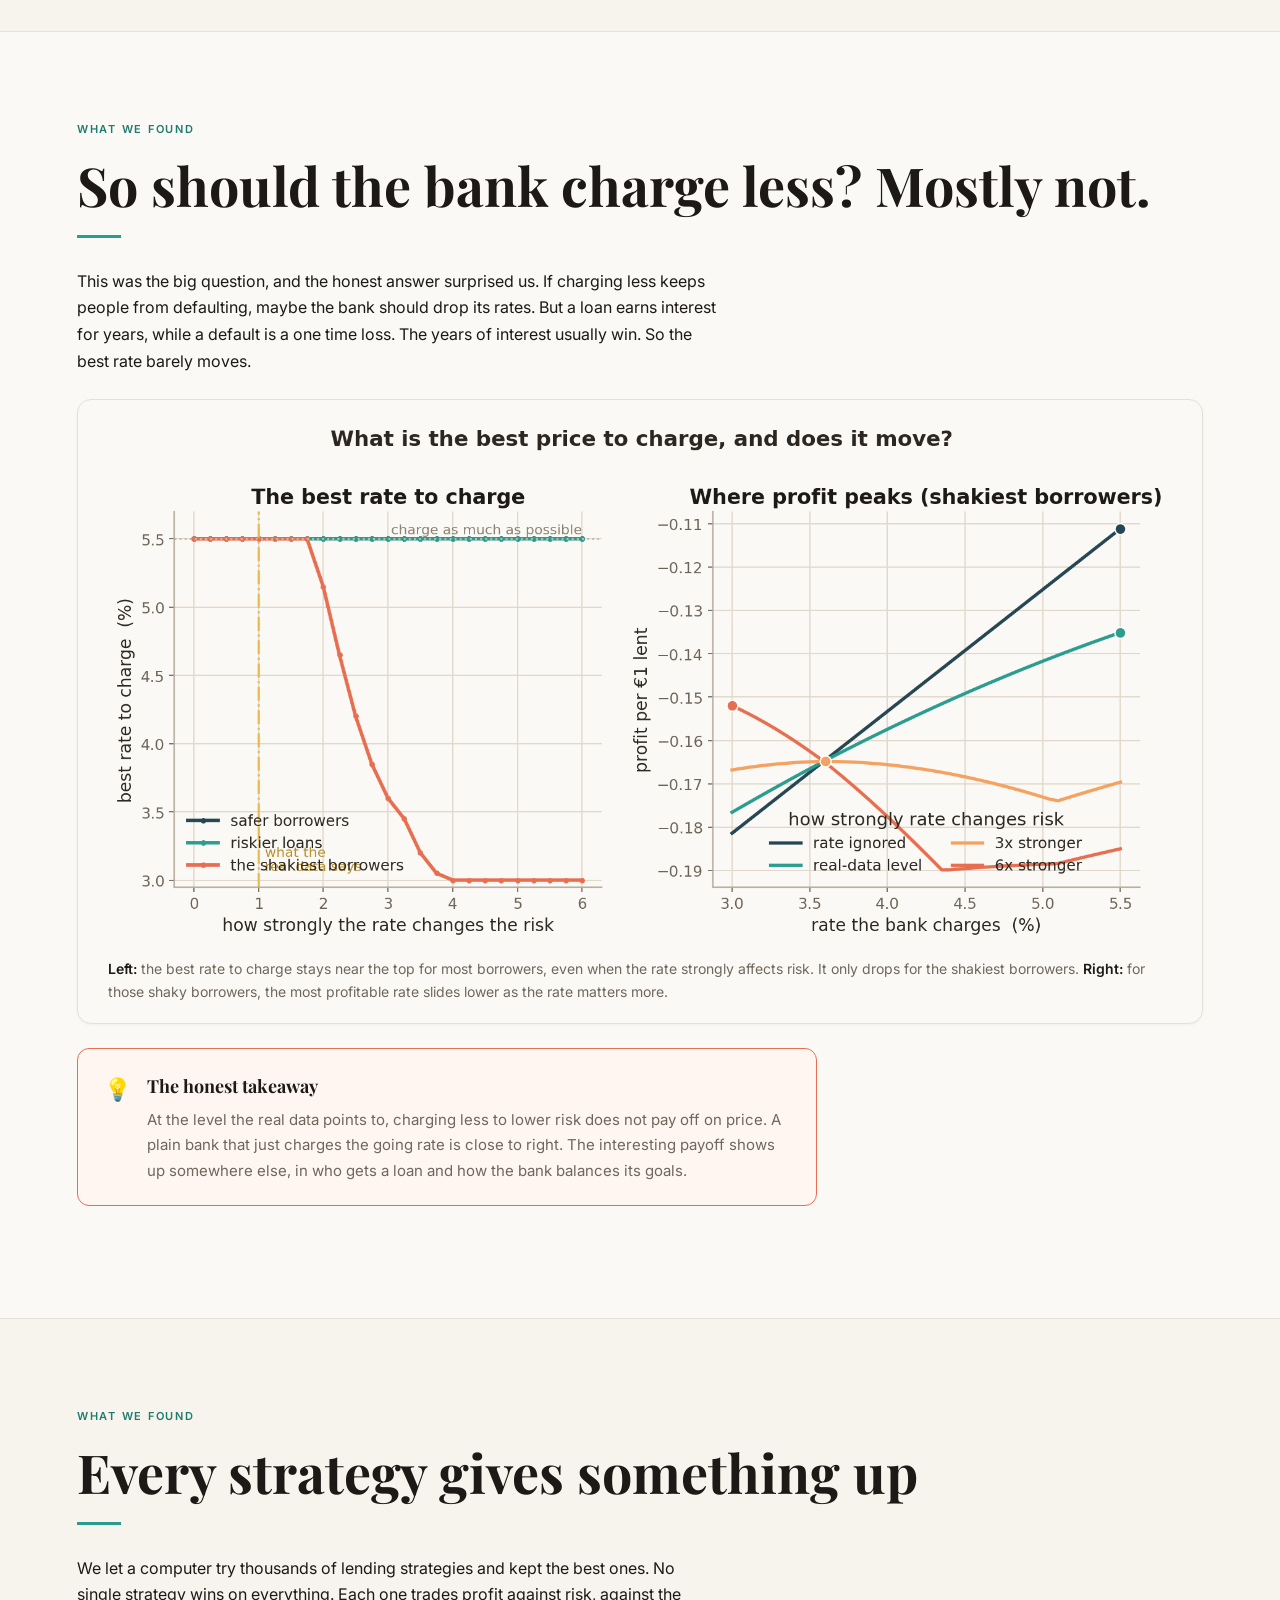
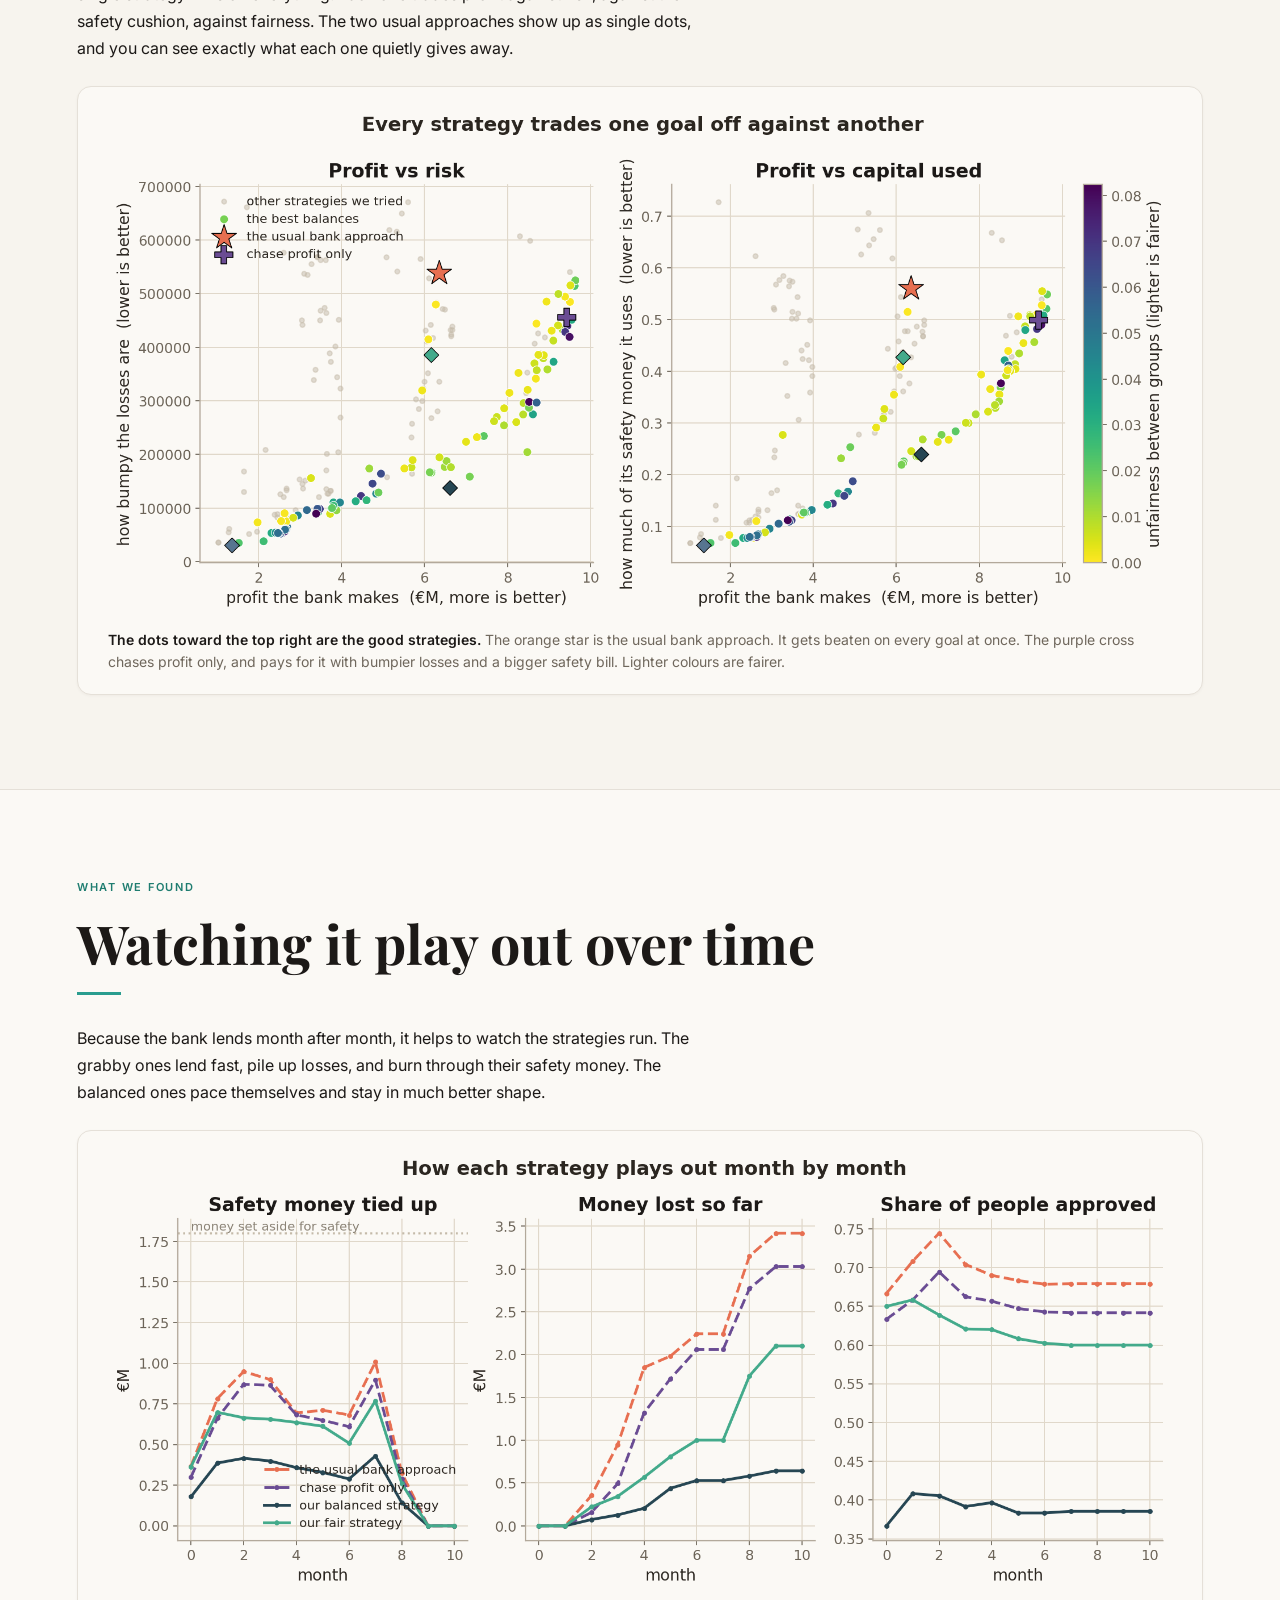
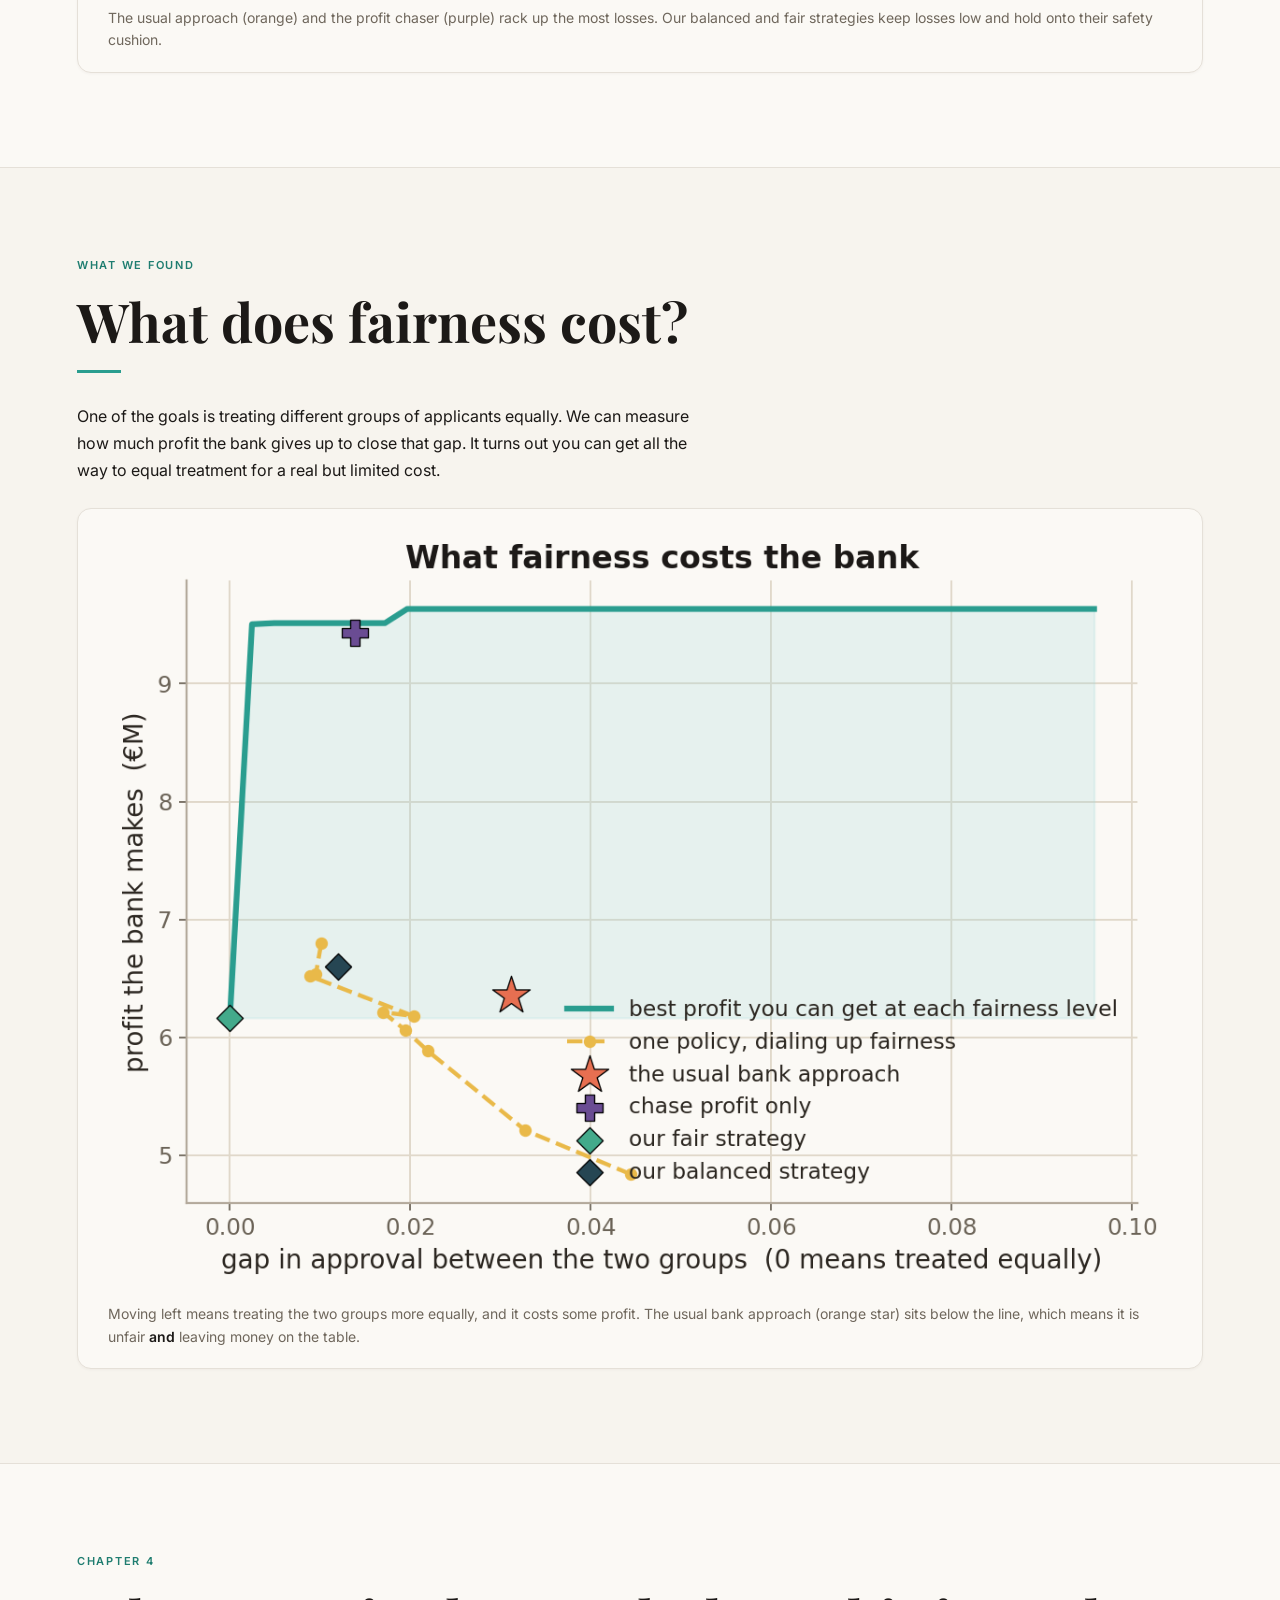
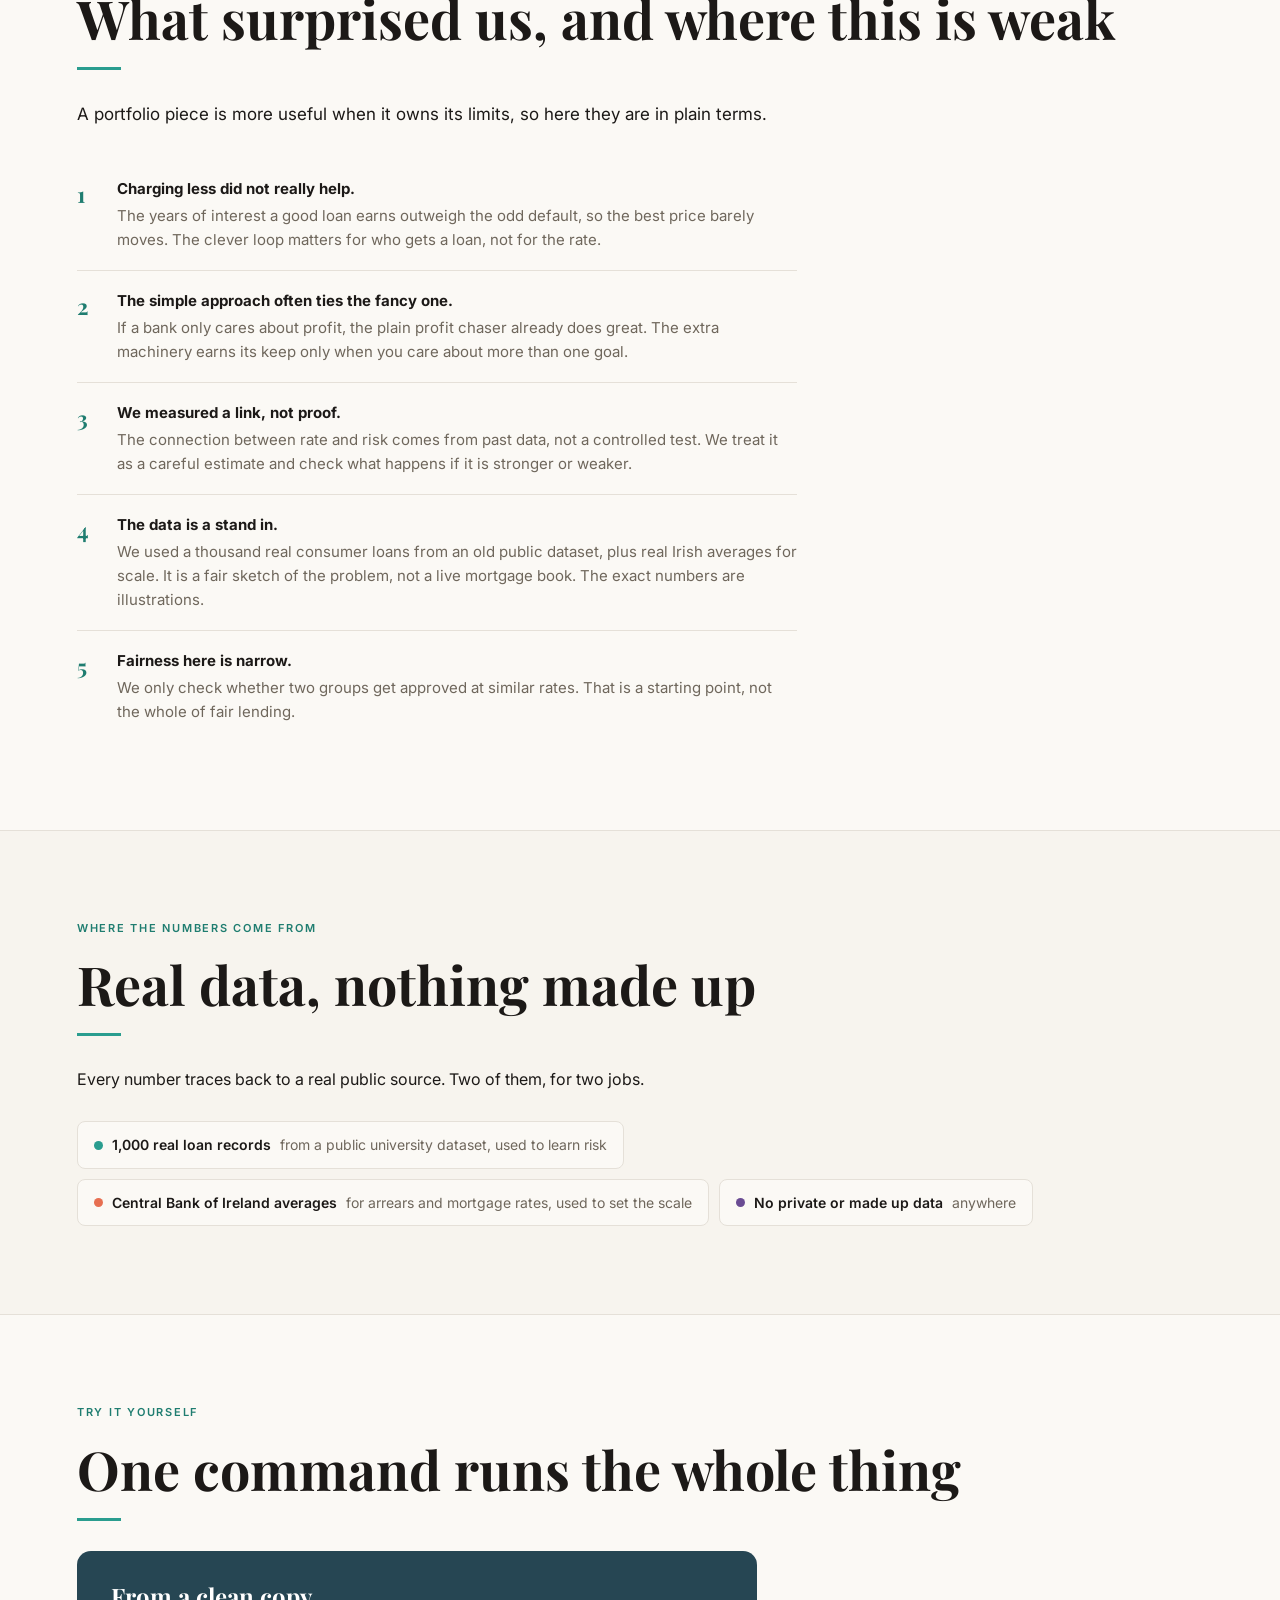
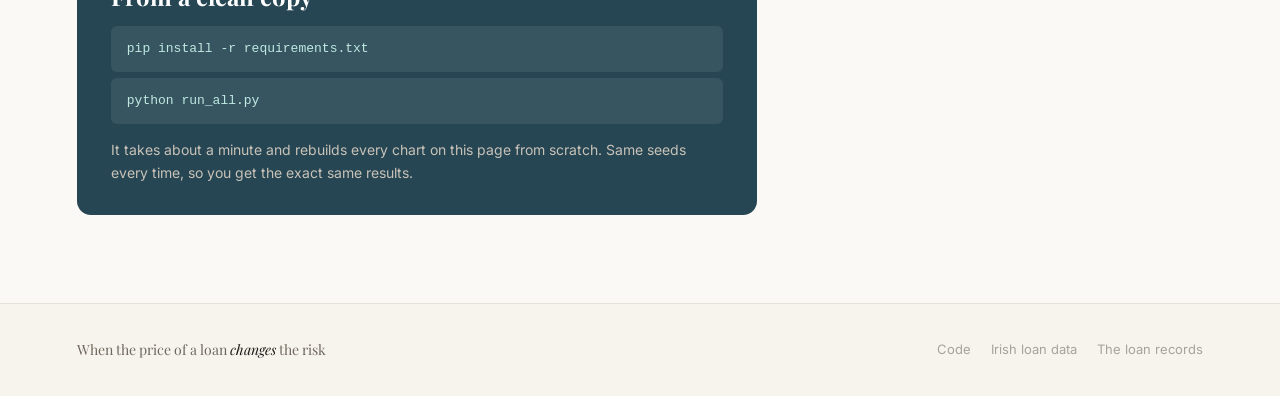
==== commit 920e6c47: "changes to figures and frontend" ====
--- a/docs/index.html
+++ b/docs/index.html
@@ -3,15 +3,14 @@
 <head>
 <meta charset="utf-8" />
 <meta name="viewport" content="width=device-width, initial-scale=1" />
-<title>Lending under endogenous default — a multi-stage, multi-objective study</title>
+<title>When the price of a loan changes how risky it is</title>
 <link rel="preconnect" href="https://fonts.googleapis.com">
 <link rel="preconnect" href="https://fonts.gstatic.com" crossorigin>
 <link href="https://fonts.googleapis.com/css2?family=Playfair+Display:ital,wght@0,400;0,700;1,400;1,700&family=Inter:wght@300;400;500;600&display=swap" rel="stylesheet">
 <style>
 :root{
   --bg:#F7F4EE; --surface:#FBF9F5; --border:#E5E0D8;
-  --text:#1C1917; --muted:#78716C; --subtle:#A8A29E;
-  /* accents mapped to the figures' palette so site + plots read as one piece */
+  --text:#1C1917; --muted:#6f675c; --subtle:#A8A29E;
   --teal:#2a9d8f; --teal-deep:#1f7d70;
   --orange:#e76f51; --slate:#264653; --violet:#6a4c93;
 }
@@ -20,11 +19,10 @@
 body{
   background:var(--bg); color:var(--text);
   font-family:'Inter',-apple-system,BlinkMacSystemFont,sans-serif;
-  font-size:15px; line-height:1.6; overflow-x:hidden;
+  font-size:16px; line-height:1.68; overflow-x:hidden;
 }
 em{font-style:italic;}
 
-/* ── nav ─────────────────────────────────────────────── */
 #topnav{
   position:fixed; top:0; left:0; right:0; height:54px; z-index:200;
   background:rgba(247,244,238,.92); border-bottom:1px solid var(--border);
@@ -32,380 +30,355 @@
   display:flex; align-items:center; justify-content:space-between;
   padding:0 clamp(20px,5vw,80px);
 }
-.brand{font-family:'Playfair Display',serif; font-size:14px; color:var(--muted); white-space:nowrap;}
+.brand{font-family:'Playfair Display',serif; font-size:14px; color:var(--muted);}
 .brand em{color:var(--text);}
-.nav-links{display:flex; gap:6px; align-items:center;}
+.nav-links{display:flex; gap:6px;}
 .nav-link{
   display:inline-flex; align-items:center; gap:7px; text-decoration:none;
   border:1px solid var(--border); border-radius:6px; padding:5px 13px;
-  font-size:12px; font-weight:500; color:var(--muted); transition:all .2s; white-space:nowrap;
+  font-size:12px; font-weight:500; color:var(--muted); transition:all .2s;
 }
 .nav-link:hover{border-color:currentColor;}
-.nav-link .dot{width:7px;height:7px;border-radius:50%;flex-shrink:0;}
+.nav-link .dot{width:7px;height:7px;border-radius:50%;}
 .nav-link.a1{color:var(--teal-deep);} .nav-link.a1 .dot{background:var(--teal);}
 .nav-link.a1:hover{background:var(--teal);color:#fff;border-color:var(--teal);}
 .nav-link.a2{color:var(--orange);} .nav-link.a2 .dot{background:var(--orange);}
 .nav-link.a2:hover{background:var(--orange);color:#fff;border-color:var(--orange);}
-.nav-link.a3{color:var(--violet);} .nav-link.a3 .dot{background:var(--violet);}
-.nav-link.a3:hover{background:var(--violet);color:#fff;border-color:var(--violet);}
-@media(max-width:680px){.nav-link.hideS{display:none;}}
-
-/* ── typography ──────────────────────────────────────── */
-.eyebrow{
-  font-size:10px; font-weight:600; letter-spacing:.18em; text-transform:uppercase;
-  color:var(--teal-deep); margin-bottom:14px;
-}
-h1{font-family:'Playfair Display',serif; font-size:clamp(46px,6.4vw,96px); line-height:1.07; margin-bottom:22px;}
+@media(max-width:620px){.nav-link.hideS{display:none;}}
+
+.eyebrow{font-size:11px; font-weight:600; letter-spacing:.16em; text-transform:uppercase; color:var(--teal-deep); margin-bottom:16px;}
+h1{font-family:'Playfair Display',serif; font-size:clamp(42px,6vw,84px); line-height:1.08; margin-bottom:24px;}
 h1 em{color:var(--teal-deep);}
-h2{font-family:'Playfair Display',serif; font-size:clamp(32px,4.4vw,60px); line-height:1.14; margin-bottom:14px;}
-h3{font-family:'Playfair Display',serif; font-size:clamp(18px,2vw,23px); line-height:1.3; margin-bottom:10px;}
-.lead{font-size:17px; color:var(--muted); font-weight:300; line-height:1.7; max-width:70ch;}
-.accent-line{width:42px; height:3px; background:var(--teal); margin:18px 0 30px;}
-p{max-width:72ch;}
-
-/* ── sections ────────────────────────────────────────── */
-section{padding:92px clamp(28px,6vw,120px); width:100%;}
+h2{font-family:'Playfair Display',serif; font-size:clamp(30px,4.2vw,54px); line-height:1.16; margin-bottom:16px;}
+h3{font-family:'Playfair Display',serif; font-size:clamp(19px,2vw,24px); line-height:1.3; margin-bottom:10px;}
+.lead{font-size:19px; color:var(--text); font-weight:300; line-height:1.7; max-width:62ch;}
+.accent-line{width:44px; height:3px; background:var(--teal); margin:18px 0 30px;}
+p{max-width:64ch; margin-bottom:16px;}
+.big-p{font-size:17px;}
+
+section{padding:88px clamp(26px,6vw,120px);}
 section+section{border-top:1px solid var(--border);}
 .alt{background:var(--surface);}
 
-/* ── hero ────────────────────────────────────────────── */
-#hero{min-height:100vh; display:flex; flex-direction:column; justify-content:center; padding-top:120px;}
-.hero-thesis{
-  margin-top:34px; padding:24px 28px; background:var(--surface);
-  border-left:3px solid var(--teal); border-radius:0 10px 10px 0; max-width:74ch;
-}
-.hero-thesis p{font-size:16px; color:var(--muted); line-height:1.75;}
-.hero-thesis p strong{color:var(--text);}
-.hero-stats{
-  display:grid; grid-template-columns:repeat(3,1fr); gap:1px; margin-top:50px; max-width:780px;
-  border:1px solid var(--border); border-radius:12px; overflow:hidden; background:var(--border);
-}
-.stat{padding:30px 34px; background:var(--bg);}
-.stat .num{font-family:'Playfair Display',serif; font-size:clamp(36px,4.6vw,64px); font-weight:700; line-height:1; color:var(--teal-deep);}
-.stat .num.o{color:var(--orange);} .stat .num.v{color:var(--violet);}
-.stat .lbl{font-size:12px; color:var(--muted); margin-top:10px; text-transform:uppercase; letter-spacing:.08em; line-height:1.5;}
-.scroll-cue{margin-top:60px; display:flex; align-items:center; gap:10px; font-size:12px; color:var(--subtle); letter-spacing:.06em;}
-.scroll-cue::after{content:''; width:1px; height:46px; background:var(--border);}
-
-/* ── two-column problem ──────────────────────────────── */
-.two-col{display:grid; grid-template-columns:1fr 1fr; gap:56px; margin-top:44px; align-items:start;}
+#hero{min-height:100vh; display:flex; flex-direction:column; justify-content:center; padding-top:110px;}
+.hero-note{
+  margin-top:30px; padding:22px 26px; background:var(--surface);
+  border-left:3px solid var(--teal); border-radius:0 10px 10px 0; max-width:64ch;
+}
+.hero-note p{font-size:16px; color:var(--text); margin-bottom:0; max-width:none;}
+.hero-note strong{font-weight:600;}
+.scroll-cue{margin-top:54px; display:flex; align-items:center; gap:10px; font-size:12px; color:var(--subtle); letter-spacing:.06em;}
+.scroll-cue::after{content:''; width:1px; height:44px; background:var(--border);}
+
+.two-col{display:grid; grid-template-columns:1fr 1fr; gap:52px; margin-top:40px; align-items:start;}
 @media(max-width:760px){.two-col{grid-template-columns:1fr;}}
-.two-col h3{margin-bottom:12px;}
-.two-col p{font-size:14px; color:var(--muted); line-height:1.75;}
-.gap-badge{
-  display:inline-flex; align-items:center; gap:8px; background:#FDEDE8; border:1px solid #F3B6A6;
-  border-radius:20px; padding:4px 14px; font-size:12px; font-weight:600; color:#9C3B26; margin-bottom:18px;
-}
-
-/* ── property pipeline ───────────────────────────────── */
-.pipe{display:flex; flex-wrap:wrap; gap:18px; margin-top:48px;}
-.pipe-step{flex:1; min-width:220px; padding:26px 24px; background:var(--surface); border:1px solid var(--border); border-radius:10px;}
-.pipe-step .step-num{font-size:10px; font-weight:700; letter-spacing:.14em; color:var(--subtle); text-transform:uppercase; margin-bottom:10px;}
-.pipe-step h4{font-family:'Playfair Display',serif; font-size:19px; margin-bottom:8px;}
-.pipe-step p{font-size:13px; color:var(--muted); line-height:1.65;}
-.pipe-step.t-teal{border-color:var(--teal); border-width:1.5px;} .pipe-step.t-teal h4{color:var(--teal-deep);}
-.pipe-step.t-orange h4{color:var(--orange);} .pipe-step.t-violet h4{color:var(--violet);}
-
-/* ── figure blocks ───────────────────────────────────── */
-.fig-card{margin-top:30px; background:var(--surface); border:1px solid var(--border); border-radius:12px; padding:14px; max-width:1000px;}
-.fig-card img{width:100%; height:auto; display:block; border-radius:6px;}
-.fig-cap{font-size:13px; color:var(--muted); line-height:1.65; margin-top:12px; padding:0 6px 4px;}
-.read{
-  margin-top:26px; padding:20px 26px; background:#FFF6F2; border:1.5px solid var(--orange);
-  border-radius:10px; display:flex; gap:18px; align-items:flex-start; max-width:1000px;
-}
-.read .ic{font-size:24px; flex-shrink:0; margin-top:1px;}
-.read h4{font-family:'Playfair Display',serif; font-size:16px; margin-bottom:5px;}
-.read p{font-size:13.5px; color:var(--muted); line-height:1.7;}
-
-/* ── data chips ──────────────────────────────────────── */
-.chips{display:flex; flex-wrap:wrap; gap:10px; margin-top:30px;}
-.chip{
-  display:inline-flex; align-items:center; gap:8px; background:var(--surface);
-  border:1px solid var(--border); border-radius:8px; padding:10px 16px; font-size:13px; color:var(--muted);
-}
+.tag{
+  display:inline-block; border-radius:20px; padding:4px 14px; font-size:12px;
+  font-weight:600; margin-bottom:16px;
+}
+.tag.grey{background:#EFEAE1; color:#857c6e; border:1px solid var(--border);}
+.tag.warm{background:#FDEDE8; color:#9C3B26; border:1px solid #F3B6A6;}
+.two-col p{color:var(--muted); margin-bottom:14px;}
+
+.cards3{display:grid; grid-template-columns:repeat(3,1fr); gap:20px; margin-top:44px;}
+@media(max-width:820px){.cards3{grid-template-columns:1fr;}}
+.card{padding:26px 24px; background:var(--surface); border:1px solid var(--border); border-radius:12px;}
+.card .num{font-family:'Playfair Display',serif; font-size:30px; font-weight:700; line-height:1; margin-bottom:12px;}
+.card.c1 .num{color:var(--teal-deep);} .card.c2 .num{color:var(--orange);} .card.c3 .num{color:var(--violet);}
+.card h4{font-family:'Playfair Display',serif; font-size:19px; margin-bottom:8px;}
+.card p{font-size:14px; color:var(--muted); margin-bottom:0;}
+
+.fig{margin:24px 0 6px; background:var(--surface); border:1px solid var(--border); border-radius:14px; padding:20px clamp(14px,3vw,30px); box-shadow:0 1px 3px rgba(40,30,20,.04);}
+.fig img{width:100%; height:auto; display:block;}
+.fig-cap{font-size:14px; color:var(--muted); line-height:1.6; margin-top:14px; max-width:none;}
+.fig-cap b{color:var(--text); font-weight:600;}
+
+.callout{
+  margin:24px 0; padding:22px 26px; background:#FFF6F2; border:1.5px solid var(--orange);
+  border-radius:12px; display:flex; gap:16px; align-items:flex-start; max-width:74ch;
+}
+.callout .ic{font-size:22px;}
+.callout h4{font-family:'Playfair Display',serif; font-size:18px; margin-bottom:6px;}
+.callout p{font-size:15px; color:var(--muted); margin-bottom:0; max-width:none;}
+
+.chips{display:flex; flex-wrap:wrap; gap:10px; margin-top:28px;}
+.chip{display:inline-flex; align-items:center; gap:9px; background:var(--surface); border:1px solid var(--border); border-radius:8px; padding:11px 16px; font-size:14px; color:var(--muted);}
 .chip strong{color:var(--text); font-weight:600;}
-.chip .d{width:8px;height:8px;border-radius:50%;}
-
-/* ── limitations list ────────────────────────────────── */
-.lim-list{list-style:none; margin-top:36px; max-width:80ch;}
-.lim-list li{display:flex; gap:16px; align-items:flex-start; padding:18px 0; border-bottom:1px solid var(--border); font-size:14px; color:var(--muted); line-height:1.65;}
-.lim-list li:last-child{border-bottom:none;}
-.lim-list li strong{color:var(--text); display:block; margin-bottom:3px;}
-.lim-num{font-family:'Playfair Display',serif; font-size:21px; font-weight:700; color:var(--teal-deep); flex-shrink:0; width:26px; line-height:1.1;}
-
-/* ── repro panel ─────────────────────────────────────── */
-.repro{margin-top:34px; background:var(--slate); color:#EDE9E2; border-radius:12px; padding:30px 34px; max-width:760px;}
-.repro h3{color:#fff; font-size:20px; margin-bottom:14px;}
-.repro code{display:block; background:rgba(255,255,255,.08); border-radius:6px; padding:12px 16px; font-family:'SF Mono',ui-monospace,Menlo,monospace; font-size:13px; color:#bfe9e1; margin:6px 0;}
-.repro p{font-size:13px; color:#c8c2b8; margin-top:14px; line-height:1.7;}
-
-/* ── footer ──────────────────────────────────────────── */
-footer{padding:34px clamp(28px,6vw,120px); border-top:1px solid var(--border); display:flex; align-items:center; justify-content:space-between; flex-wrap:wrap; gap:16px;}
+.chip .d{width:9px;height:9px;border-radius:50%;}
+
+.lim{list-style:none; margin-top:30px; max-width:72ch;}
+.lim li{display:flex; gap:16px; padding:18px 0; border-bottom:1px solid var(--border); font-size:15px; color:var(--muted); line-height:1.6;}
+.lim li:last-child{border-bottom:none;}
+.lim li strong{color:var(--text); display:block; margin-bottom:3px;}
+.lim .n{font-family:'Playfair Display',serif; font-size:22px; font-weight:700; color:var(--teal-deep); width:24px; flex-shrink:0;}
+
+.run{margin-top:30px; background:var(--slate); color:#EDE9E2; border-radius:14px; padding:30px 34px; max-width:680px;}
+.run h3{color:#fff; margin-bottom:14px;}
+.run code{display:block; background:rgba(255,255,255,.08); border-radius:6px; padding:12px 16px; font-family:'SF Mono',ui-monospace,Menlo,monospace; font-size:13px; color:#bfe9e1; margin:6px 0;}
+.run p{font-size:14px; color:#c8c2b8; margin:14px 0 0; max-width:none;}
+
+footer{padding:34px clamp(26px,6vw,120px); border-top:1px solid var(--border); display:flex; align-items:center; justify-content:space-between; flex-wrap:wrap; gap:16px;}
 .footer-brand{font-family:'Playfair Display',serif; font-size:14px; color:var(--muted);}
 .footer-brand em{color:var(--text);}
-.footer-links{display:flex; gap:22px; flex-wrap:wrap;}
-.footer-links a{font-size:12px; color:var(--subtle); text-decoration:none; transition:color .2s;}
+.footer-links{display:flex; gap:20px; flex-wrap:wrap;}
+.footer-links a{font-size:13px; color:var(--subtle); text-decoration:none;}
 .footer-links a:hover{color:var(--text);}
 
-/* ── fade-in ─────────────────────────────────────────── */
-.fade{opacity:0; transform:translateY(22px); transition:opacity .6s ease, transform .6s ease;}
+.fade{opacity:0; transform:translateY(20px); transition:opacity .6s ease, transform .6s ease;}
 .fade.in{opacity:1; transform:none;}
-.fade.d1{transition-delay:.08s;} .fade.d2{transition-delay:.18s;} .fade.d3{transition-delay:.28s;}
 </style>
 </head>
 <body>
 
 <nav id="topnav">
-  <div class="brand">Credit MDP · <em>endogenous default</em></div>
+  <div class="brand">A loan study by <em>Rishikesh Govind</em></div>
   <div class="nav-links">
-    <a class="nav-link a1" href="#findings"><span class="dot"></span>Findings</a>
-    <a class="nav-link a2 hideS" href="#properties"><span class="dot"></span>Why it's hard</a>
-    <a class="nav-link a3" href="https://github.com/rishikeshgovind" target="_blank" rel="noopener"><span class="dot"></span>Code</a>
+    <a class="nav-link a1" href="#story"><span class="dot"></span>The findings</a>
+    <a class="nav-link a2 hideS" href="#honest"><span class="dot"></span>What surprised us</a>
   </div>
 </nav>
 
-<!-- ── hero ─────────────────────────────────────────── -->
+<!-- HERO -->
 <section id="hero">
   <div class="fade in">
-    <div class="eyebrow">Applied decision science · real data, honest baselines</div>
-    <h1>Lending when the price <em>changes</em> the risk.</h1>
-    <div class="accent-line"></div>
-    <p class="lead">A lender that sets a loan's terms doesn't merely <em>select</em> a
-    borrower of fixed riskiness — it <em>changes</em> that riskiness. A lower rate
-    improves affordability and lowers default; it also cuts margin. So default
-    probability is <strong>endogenous to the decision</strong>.</p>
-    <div class="hero-thesis">
-      <p>The textbook pipeline — <em>predict default, then decide</em> — freezes the
-      risk estimate and optimises against it. This project models the feedback
-      explicitly and optimises across <strong>four competing objectives over time</strong>,
-      then asks plainly: <strong>do the decisions actually change, and by how much?</strong></p>
-    </div>
-    <div class="hero-stats">
-      <div class="stat"><div class="num">4</div><div class="lbl">competing objectives, kept as a vector</div></div>
-      <div class="stat"><div class="num o">1,000</div><div class="lbl">real loan records (UCI German Credit)</div></div>
-      <div class="stat"><div class="num v">100%</div><div class="lbl">reproducible · fixed seeds</div></div>
-    </div>
-    <div class="scroll-cue">SCROLL — the honest version</div>
-  </div>
-</section>
-
-<!-- ── problem ──────────────────────────────────────── -->
-<section id="problem" class="alt">
-  <div class="fade">
-    <div class="eyebrow">The blind spot</div>
-    <h2>Predict-then-decide, and what it misses</h2>
+    <div class="eyebrow">A small study, built on real loan data</div>
+    <h1>When a bank sets your loan, it <em>changes</em> how risky you are.</h1>
+    <div class="accent-line"></div>
+    <p class="lead">Say a bank is deciding whether to give you a loan, and what
+    interest rate to charge. A lower rate is easier to pay back, so you are less
+    likely to miss payments. A higher rate earns the bank more money each month, but
+    it strains your budget, so you are more likely to fall behind.</p>
+    <div class="hero-note">
+      <p>So here is the catch. The rate the bank picks does not just <em>measure</em>
+      your risk. It <strong>changes</strong> it. Most banks ignore this. They guess how
+      risky you are first, as if the rate had nothing to do with it, and only then pick
+      the rate. This little project asks what happens if you take that loop seriously.</p>
+    </div>
+    <div class="scroll-cue">SCROLL TO READ THE STORY</div>
+  </div>
+</section>
+
+<!-- THE USUAL WAY -->
+<section id="usual">
+  <div class="fade">
+    <div class="eyebrow">Chapter 1</div>
+    <h2>The usual way, and the thing it misses</h2>
     <div class="accent-line"></div>
     <div class="two-col">
-      <div class="two-col-item">
-        <span class="gap-badge"><span>●</span> the frozen estimate</span>
-        <h3>The standard pipeline</h3>
-        <p>Estimate a probability of default as though terms were fixed, threshold on
-        it, price at the market rate, and lend. The decision never feeds back into the
-        estimate it was built on.</p>
-        <p>It is simple, auditable, and — as the results show — surprisingly hard to
-        beat on the one axis it optimises. But it is blind to its own influence.</p>
-      </div>
-      <div class="two-col-item">
-        <span class="gap-badge"><span>●</span> the feedback it ignores</span>
-        <h3>The endogenous channel</h3>
-        <p>The rate offered moves the borrower's payment burden, and payment burden
-        moves default — through a coefficient <strong>estimated from real defaults</strong>,
-        not assumed. Cheaper credit is safer credit, up to a margin cost.</p>
-        <p>Because the action changes the outcome distribution, this is a
-        <em>decision-dependent</em> (endogenous) uncertainty problem, not a prediction
-        problem with a decision bolted on.</p>
-      </div>
-    </div>
-  </div>
-</section>
-
-<!-- ── three properties ─────────────────────────────── -->
-<section id="properties">
-  <div class="fade">
-    <div class="eyebrow">Three reasons it isn't a classification task</div>
-    <h2>Multi-stage, multi-objective, decision-dependent</h2>
-    <div class="accent-line"></div>
-    <div class="pipe">
-      <div class="pipe-step t-teal fade d1">
-        <div class="step-num">Property 01</div>
-        <h4>Decision-dependent</h4>
-        <p>Offered terms feed an affordability channel that moves predicted default.
-        κ=0 reproduces the myopic, terms-independent assumption; κ&gt;0 bends default
-        upward with the rate. The sensitivity is a real estimated coefficient.</p>
-      </div>
-      <div class="pipe-step t-orange fade d2">
-        <div class="step-num">Property 02</div>
-        <h4>Multi-stage</h4>
-        <p>Applicants arrive over many periods under a finite capital budget.
-        Approving ties up regulatory capital until a loan resolves; realised losses
-        erode the capital for later periods; retained interest rebuilds it. Pacing
-        has value.</p>
-      </div>
-      <div class="pipe-step t-violet fade d3">
-        <div class="step-num">Property 03</div>
-        <h4>Multi-objective</h4>
-        <p>Return, loss volatility, regulatory-capital usage and approval-rate parity
-        genuinely conflict. The output is a <em>Pareto front</em>, not a single
-        "optimal" policy — and the baselines are points on it.</p>
-      </div>
-    </div>
-  </div>
-</section>
-
-<!-- ── findings / figures ───────────────────────────── -->
-<section id="findings" class="alt">
-  <div class="fade">
-    <div class="eyebrow">Finding 01 · the trade-off surface</div>
-    <h2>The Pareto front, baselines as points</h2>
-    <div class="accent-line"></div>
-    <p class="lead">A transparent sampling-based solver (random search + a hand-written
-    NSGA-II refinement, no RL frameworks) maps the four-objective trade-off. The two
-    baselines land as single points on it.</p>
-    <div class="fig-card"><img src="figures/pareto_front.png" alt="Pareto front across four objectives" />
-      <div class="fig-cap">The myopic predict-then-threshold baseline (orange star) is
-      <strong>Pareto-dominated</strong>; the single-objective optimiser (violet) buys
-      high return at the cost of risk and capital. Colour encodes the approval-rate
-      gap — lighter is fairer.</div>
+      <div>
+        <span class="tag grey">what banks usually do</span>
+        <h3>Guess first, then decide</h3>
+        <p>A bank looks at your history and guesses how likely you are to miss
+        payments. Then it sets a cutoff. If your guessed risk is low enough, you get
+        the loan at the going rate. If not, you are turned down.</p>
+        <p>This is simple and easy to check. It also works pretty well, which is part
+        of the story. But it has a blind spot.</p>
+      </div>
+      <div>
+        <span class="tag warm">the blind spot</span>
+        <h3>The rate is part of the risk</h3>
+        <p>The guess is made as if the rate were already fixed. But a cheaper loan is a
+        safer loan, because it is easier to pay back. The bank's own choice feeds back
+        into the very risk it was trying to measure.</p>
+        <p>So this is not really a guessing problem with a decision bolted on the end.
+        The decision and the risk are tangled together.</p>
+      </div>
+    </div>
+  </div>
+</section>
+
+<!-- WHY HARD -->
+<section id="hard" class="alt">
+  <div class="fade">
+    <div class="eyebrow">Chapter 2</div>
+    <h2>Three things make this harder than it looks</h2>
+    <div class="accent-line"></div>
+    <p class="big-p">A real bank is not handing out one loan. It is making thousands of
+    these calls, over months, with limited money, and trying to hit several goals at
+    once. Three things pull against each other.</p>
+    <div class="cards3">
+      <div class="card c1">
+        <div class="num">1</div>
+        <h4>The rate moves the risk</h4>
+        <p>Charge more and you earn more per loan, but you also push some people into
+        missing payments. The price and the risk are linked.</p>
+      </div>
+      <div class="card c2">
+        <div class="num">2</div>
+        <h4>The money runs out</h4>
+        <p>Banks have to set money aside for safety, and there is only so much of it.
+        Lend too fast early on and you have nothing left when better borrowers show up
+        later. Losses eat into it too.</p>
+      </div>
+      <div class="card c3">
+        <div class="num">3</div>
+        <h4>There is no single goal</h4>
+        <p>The bank wants profit, but also steady losses, a safe cushion, and fair
+        treatment of different groups. You cannot max out all four at once. Something
+        always gives.</p>
+      </div>
+    </div>
+  </div>
+</section>
+
+<!-- THE STORY / FINDINGS -->
+<section id="story">
+  <div class="fade">
+    <div class="eyebrow">Chapter 3 · what we found</div>
+    <h2>First, a risk model that reacts to the price</h2>
+    <div class="accent-line"></div>
+    <p>Before anything else we needed a way to guess risk that actually responds to
+    the rate. We built one on a thousand real loan records, then checked two things.
+    Does it match what really happened, and does a higher rate really raise the
+    predicted risk?</p>
+    <div class="fig"><img src="figures/pd_model.png" alt="The risk model matches reality and reacts to the price" />
+      <div class="fig-cap"><b>Left:</b> when the model says a group is risky, that
+      group really did miss payments more often, so the model is trustworthy.
+      <b>Right:</b> raising the rate lifts the predicted risk. The flat grey line is
+      the old way, which pretends the rate does not matter.</div>
+    </div>
+  </div>
+</section>
+
+<section class="alt">
+  <div class="fade">
+    <div class="eyebrow">What we found</div>
+    <h2>So should the bank charge less? Mostly not.</h2>
+    <div class="accent-line"></div>
+    <p>This was the big question, and the honest answer surprised us. If charging less
+    keeps people from defaulting, maybe the bank should drop its rates. But a loan
+    earns interest for years, while a default is a one time loss. The years of
+    interest usually win. So the best rate barely moves.</p>
+    <div class="fig"><img src="figures/endogenous_terms.png" alt="The best rate to charge barely moves" />
+      <div class="fig-cap"><b>Left:</b> the best rate to charge stays near the top for
+      most borrowers, even when the rate strongly affects risk. It only drops for the
+      shakiest borrowers. <b>Right:</b> for those shaky borrowers, the most profitable
+      rate slides lower as the rate matters more.</div>
+    </div>
+    <div class="callout">
+      <div class="ic">💡</div>
+      <div>
+        <h4>The honest takeaway</h4>
+        <p>At the level the real data points to, charging less to lower risk does not
+        pay off on price. A plain bank that just charges the going rate is close to
+        right. The interesting payoff shows up somewhere else, in who gets a loan and
+        how the bank balances its goals.</p>
+      </div>
     </div>
   </div>
 </section>
 
 <section>
   <div class="fade">
-    <div class="eyebrow">Finding 02 · the core insight</div>
-    <h2>Endogenous default bends the optimal price</h2>
-    <div class="accent-line"></div>
-    <p class="lead">As default grows more responsive to terms (κ), the
-    return-maximising rate bends <em>below</em> the ceiling a myopic lender would
-    charge — the profit peak migrates left.</p>
-    <div class="fig-card"><img src="figures/endogenous_terms.png" alt="Optimal offered rate vs decision-dependence" />
-      <div class="fig-cap">Left: the return-maximising rate vs decision-dependence
-      strength, by borrower segment. Right: the mechanism — the expected-profit peak
-      moving left as feedback strengthens.</div>
-    </div>
-    <div class="read">
-      <div class="ic">⚖️</div>
-      <div>
-        <h4>The honest read</h4>
-        <p>At the data-anchored sensitivity (κ=1) this effect is <em>second-order for
-        pricing</em>: a multi-year interest margin dwarfs a one-off default loss, so a
-        price-taking lender is close to optimal on price. It only bites for marginal,
-        high-LTV borrowers or stronger feedback. Reporting where the simpler approach
-        already wins is the point, not a footnote.</p>
-      </div>
+    <div class="eyebrow">What we found</div>
+    <h2>Every strategy gives something up</h2>
+    <div class="accent-line"></div>
+    <p>We let a computer try thousands of lending strategies and kept the best ones.
+    No single strategy wins on everything. Each one trades profit against risk,
+    against the safety cushion, against fairness. The two usual approaches show up as
+    single dots, and you can see exactly what each one quietly gives away.</p>
+    <div class="fig"><img src="figures/pareto_front.png" alt="Every strategy trades one goal against another" />
+      <div class="fig-cap"><b>The dots toward the top right are the good strategies.</b>
+      The orange star is the usual bank approach. It gets beaten on every goal at once.
+      The purple cross chases profit only, and pays for it with bumpier losses and a
+      bigger safety bill. Lighter colours are fairer.</div>
     </div>
   </div>
 </section>
 
 <section class="alt">
   <div class="fade">
-    <div class="eyebrow">Finding 03 · dynamics</div>
-    <h2>Portfolio trajectories over time</h2>
-    <div class="accent-line"></div>
-    <p class="lead">Capital usage, cumulative losses and approval rate, period by
-    period. Greedy baselines accumulate losses; paced multi-objective policies stay
-    capital-efficient and release capital in the wind-down.</p>
-    <div class="fig-card"><img src="figures/portfolio_trajectories.png" alt="Capital, losses and approval rate over periods" />
-      <div class="fig-cap">The multi-stage coupling made visible: lending early ties up
-      capital, losses erode the equity ceiling, survivors release it.</div>
+    <div class="eyebrow">What we found</div>
+    <h2>Watching it play out over time</h2>
+    <div class="accent-line"></div>
+    <p>Because the bank lends month after month, it helps to watch the strategies run.
+    The grabby ones lend fast, pile up losses, and burn through their safety money. The
+    balanced ones pace themselves and stay in much better shape.</p>
+    <div class="fig"><img src="figures/portfolio_trajectories.png" alt="How each strategy plays out month by month" />
+      <div class="fig-cap">The usual approach (orange) and the profit chaser (purple)
+      rack up the most losses. Our balanced and fair strategies keep losses low and
+      hold onto their safety cushion.</div>
     </div>
   </div>
 </section>
 
 <section>
   <div class="fade">
-    <div class="eyebrow">Finding 04 · fairness</div>
-    <h2>The cost of access parity</h2>
-    <div class="accent-line"></div>
-    <p class="lead">How much expected return you give up to close the approval-rate gap
-    between groups. Full parity is reachable here at a real but bounded cost.</p>
-    <div class="fig-card"><img src="figures/fairness_return_frontier.png" alt="Fairness vs return frontier" />
-      <div class="fig-cap">The achievable frontier (best return at each gap cap), with
-      baselines plotted. The myopic baseline sits <em>below</em> the frontier —
-      inefficiently unfair; the single-objective optimiser happens to land on it.</div>
-    </div>
-  </div>
-</section>
-
-<section class="alt">
-  <div class="fade">
-    <div class="eyebrow">Finding 05 · the foundation</div>
-    <h2>The decision-dependent default model</h2>
-    <div class="accent-line"></div>
-    <p class="lead">A logistic PD model, calibrated out-of-sample on the real data, with
-    a decision-dependent head: the offered rate genuinely moves predicted default
-    through affordability.</p>
-    <div class="fig-card"><img src="figures/pd_model.png" alt="PD model calibration and decision-dependence" />
-      <div class="fig-cap">Left: out-of-sample calibration (AUC ≈ 0.79). Right: mean
-      predicted default vs offered rate — κ=0 flat (the myopic assumption), κ&gt;0
-      bending up, all pivoting at the baseline rate.</div>
-    </div>
-  </div>
-</section>
-
-<!-- ── data ─────────────────────────────────────────── -->
+    <div class="eyebrow">What we found</div>
+    <h2>What does fairness cost?</h2>
+    <div class="accent-line"></div>
+    <p>One of the goals is treating different groups of applicants equally. We can
+    measure how much profit the bank gives up to close that gap. It turns out you can
+    get all the way to equal treatment for a real but limited cost.</p>
+    <div class="fig"><img src="figures/fairness_return_frontier.png" alt="What fairness costs the bank" />
+      <div class="fig-cap">Moving left means treating the two groups more equally, and
+      it costs some profit. The usual bank approach (orange star) sits below the line,
+      which means it is unfair <b>and</b> leaving money on the table.</div>
+    </div>
+  </div>
+</section>
+
+<!-- HONEST -->
+<section id="honest" class="alt">
+  <div class="fade">
+    <div class="eyebrow">Chapter 4</div>
+    <h2>What surprised us, and where this is weak</h2>
+    <div class="accent-line"></div>
+    <p class="big-p">A portfolio piece is more useful when it owns its limits, so here
+    they are in plain terms.</p>
+    <ol class="lim">
+      <li><span class="n">1</span><span><strong>Charging less did not really help.</strong> The years of interest a good loan earns outweigh the odd default, so the best price barely moves. The clever loop matters for who gets a loan, not for the rate.</span></li>
+      <li><span class="n">2</span><span><strong>The simple approach often ties the fancy one.</strong> If a bank only cares about profit, the plain profit chaser already does great. The extra machinery earns its keep only when you care about more than one goal.</span></li>
+      <li><span class="n">3</span><span><strong>We measured a link, not proof.</strong> The connection between rate and risk comes from past data, not a controlled test. We treat it as a careful estimate and check what happens if it is stronger or weaker.</span></li>
+      <li><span class="n">4</span><span><strong>The data is a stand in.</strong> We used a thousand real consumer loans from an old public dataset, plus real Irish averages for scale. It is a fair sketch of the problem, not a live mortgage book. The exact numbers are illustrations.</span></li>
+      <li><span class="n">5</span><span><strong>Fairness here is narrow.</strong> We only check whether two groups get approved at similar rates. That is a starting point, not the whole of fair lending.</span></li>
+    </ol>
+  </div>
+</section>
+
+<!-- DATA -->
 <section id="data">
   <div class="fade">
-    <div class="eyebrow">Provenance</div>
-    <h2>Real data, properly attributed</h2>
-    <div class="accent-line"></div>
-    <p class="lead">Nothing is fabricated. Two distinct real sources, for two distinct
-    jobs — borrower behaviour and Irish portfolio scale.</p>
+    <div class="eyebrow">Where the numbers come from</div>
+    <h2>Real data, nothing made up</h2>
+    <div class="accent-line"></div>
+    <p>Every number traces back to a real public source. Two of them, for two jobs.</p>
     <div class="chips">
-      <span class="chip"><span class="d" style="background:var(--teal)"></span><strong>UCI Statlog German Credit</strong> — 1,000 records, CC BY 4.0 · drives the PD model</span>
-      <span class="chip"><span class="d" style="background:var(--orange)"></span><strong>Central Bank of Ireland</strong> — arrears 3.5% (Q2 2025), new-mortgage rate 3.59% · scale only</span>
-      <span class="chip"><span class="d" style="background:var(--violet)"></span><strong>No Irish loan-level data</strong> used or claimed</span>
-    </div>
-  </div>
-</section>
-
-<!-- ── limitations ──────────────────────────────────── -->
-<section id="limitations" class="alt">
-  <div class="fade">
-    <div class="eyebrow">What didn't work, and where it's weak</div>
-    <h2>Limitations, honestly</h2>
-    <div class="accent-line"></div>
-    <ol class="lim-list">
-      <li><span class="lim-num">1</span><span><strong>The decision-dependent pricing effect is second-order.</strong> With realistic multi-year margins, a price-taking lender is close to optimal on price; endogeneity matters for <em>who and how much</em> to lend, not the headline rate.</span></li>
-      <li><span class="lim-num">2</span><span><strong>A simpler baseline wins on its own axis.</strong> On raw return the single-objective optimiser is best by construction; the multi-objective machinery buys nothing if you care about only one objective — its value is exposing the trade-off.</span></li>
-      <li><span class="lim-num">3</span><span><strong>The sensitivity coefficient is associational, not causal.</strong> It is estimated from observational data and stress-tested with κ rather than claimed as a causal rate effect.</span></li>
-      <li><span class="lim-num">4</span><span><strong>The data are a proxy.</strong> German consumer credit (pre-1994, n=1,000) stands in for mortgage behaviour; the Irish grounding is aggregate calibration only. Magnitudes are illustrative.</span></li>
-      <li><span class="lim-num">5</span><span><strong>Fairness is narrow; the solver is approximate.</strong> Approval-rate parity on a binary attribute, optimised by sampling search over an interpretable policy class — chosen for transparency over raw performance.</span></li>
-    </ol>
-  </div>
-</section>
-
-<!-- ── reproduce ────────────────────────────────────── -->
-<section id="reproduce">
-  <div class="fade">
-    <div class="eyebrow">Reproduce it</div>
-    <h2>One command, fixed seeds</h2>
-    <div class="accent-line"></div>
-    <div class="repro">
-      <h3>Run the whole pipeline</h3>
+      <span class="chip"><span class="d" style="background:var(--teal)"></span><strong>1,000 real loan records</strong> from a public university dataset, used to learn risk</span>
+      <span class="chip"><span class="d" style="background:var(--orange)"></span><strong>Central Bank of Ireland averages</strong> for arrears and mortgage rates, used to set the scale</span>
+      <span class="chip"><span class="d" style="background:var(--violet)"></span><strong>No private or made up data</strong> anywhere</span>
+    </div>
+  </div>
+</section>
+
+<!-- RUN -->
+<section id="run" class="alt">
+  <div class="fade">
+    <div class="eyebrow">Try it yourself</div>
+    <h2>One command runs the whole thing</h2>
+    <div class="accent-line"></div>
+    <div class="run">
+      <h3>From a clean copy</h3>
       <code>pip install -r requirements.txt</code>
-      <code>python run_all.py&nbsp;&nbsp;# ~50s → figures/ + results table</code>
-      <p>Deterministic to the decimal: all randomness flows through explicitly seeded
-      generators and the PD model uses unshuffled cross-validation. Each figure is
-      also runnable on its own, e.g. <em>python -m experiments.run_pareto</em>.</p>
+      <code>python run_all.py</code>
+      <p>It takes about a minute and rebuilds every chart on this page from scratch.
+      Same seeds every time, so you get the exact same results.</p>
     </div>
   </div>
 </section>
 
 <footer>
-  <div class="footer-brand">Credit MDP · <em>lending under endogenous default</em></div>
+  <div class="footer-brand">When the price of a loan <em>changes</em> the risk</div>
   <div class="footer-links">
     <a href="https://github.com/rishikeshgovind" target="_blank" rel="noopener">Code</a>
-    <a href="https://www.centralbank.ie/statistics/data-and-analysis/credit-and-banking-statistics/mortgage-arrears" target="_blank" rel="noopener">CBI arrears data</a>
-    <a href="https://archive.ics.uci.edu/dataset/144/statlog+german+credit+data" target="_blank" rel="noopener">UCI German Credit</a>
-    <span style="font-size:12px;color:var(--subtle)">MIT · data CC BY 4.0</span>
+    <a href="https://www.centralbank.ie/statistics/data-and-analysis/credit-and-banking-statistics/mortgage-arrears" target="_blank" rel="noopener">Irish loan data</a>
+    <a href="https://archive.ics.uci.edu/dataset/144/statlog+german+credit+data" target="_blank" rel="noopener">The loan records</a>
   </div>
 </footer>
 
 <script>
-  const io = new IntersectionObserver((entries)=>{
-    entries.forEach(e=>{ if(e.isIntersecting){ e.target.classList.add('in'); io.unobserve(e.target); }});
+  const io = new IntersectionObserver((es)=>{
+    es.forEach(e=>{ if(e.isIntersecting){ e.target.classList.add('in'); io.unobserve(e.target); }});
   }, {threshold:0.12});
   document.querySelectorAll('.fade').forEach(el=>io.observe(el));
 </script>
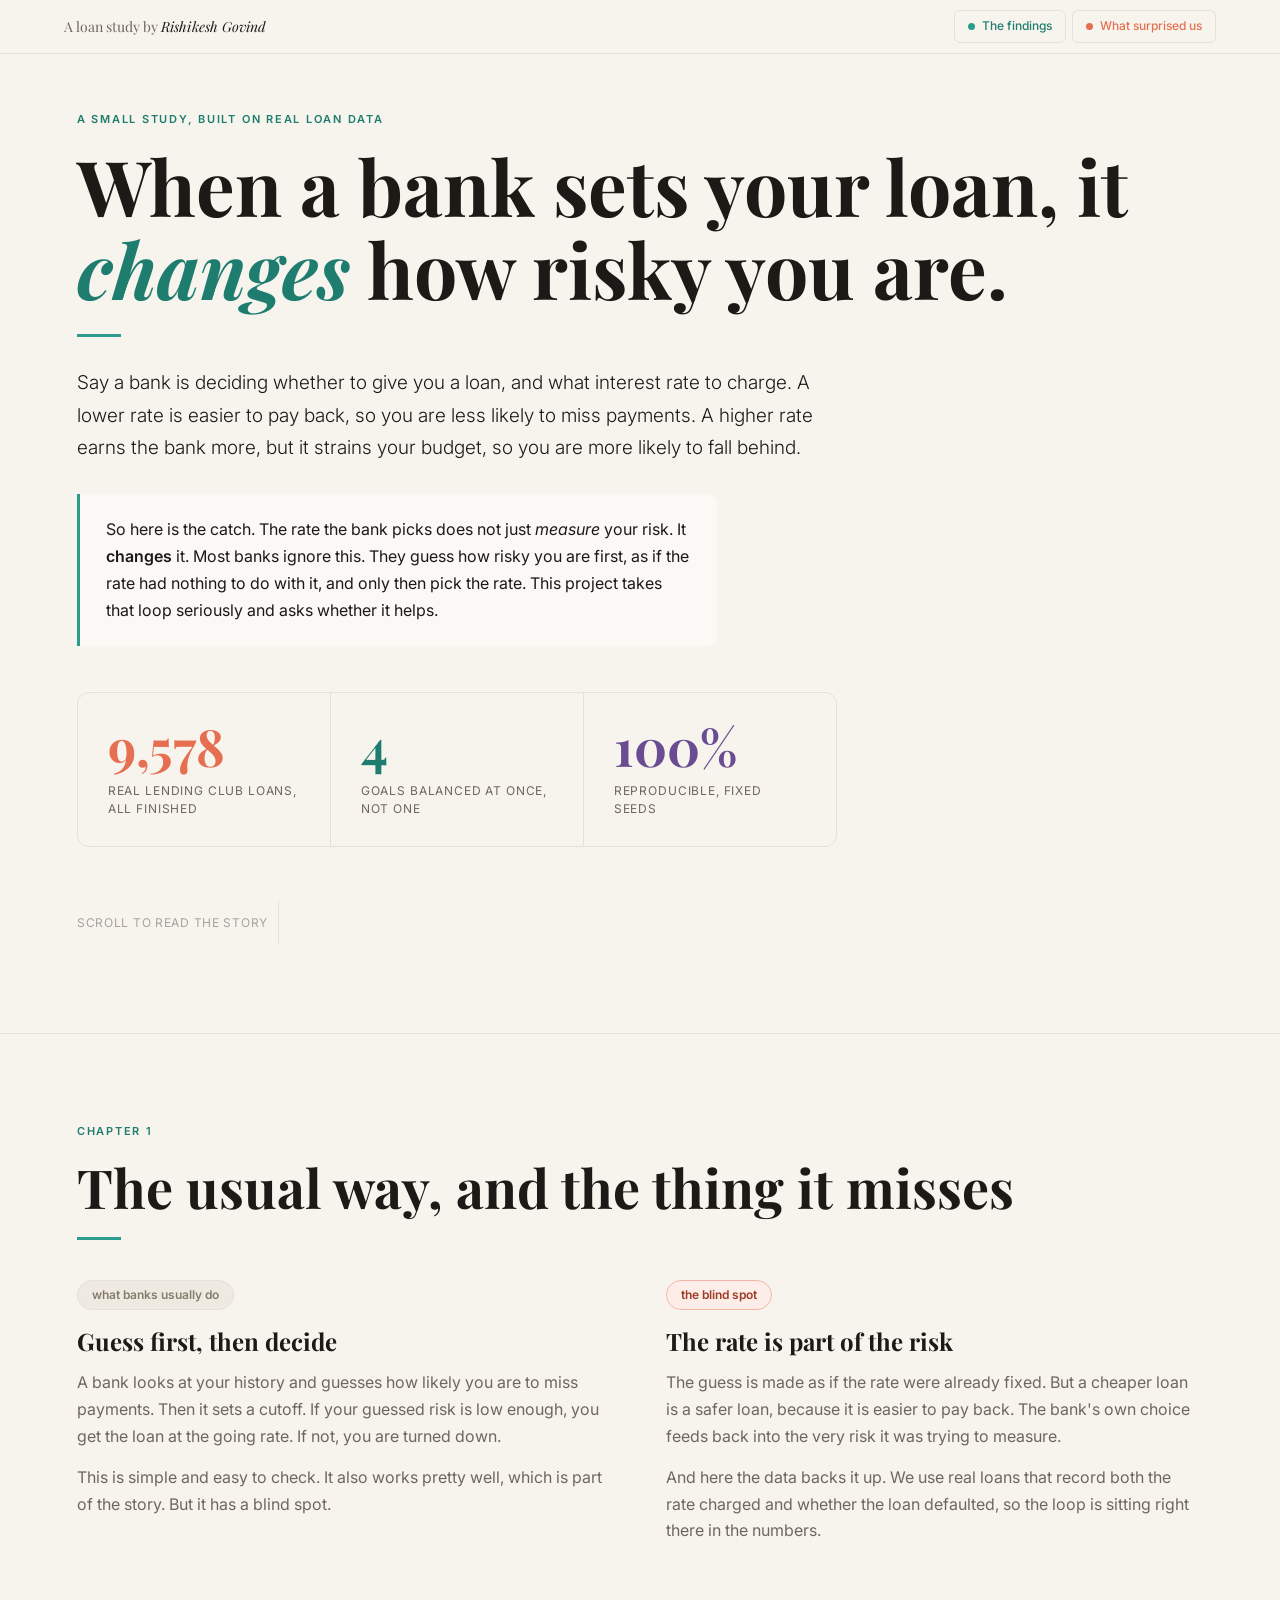
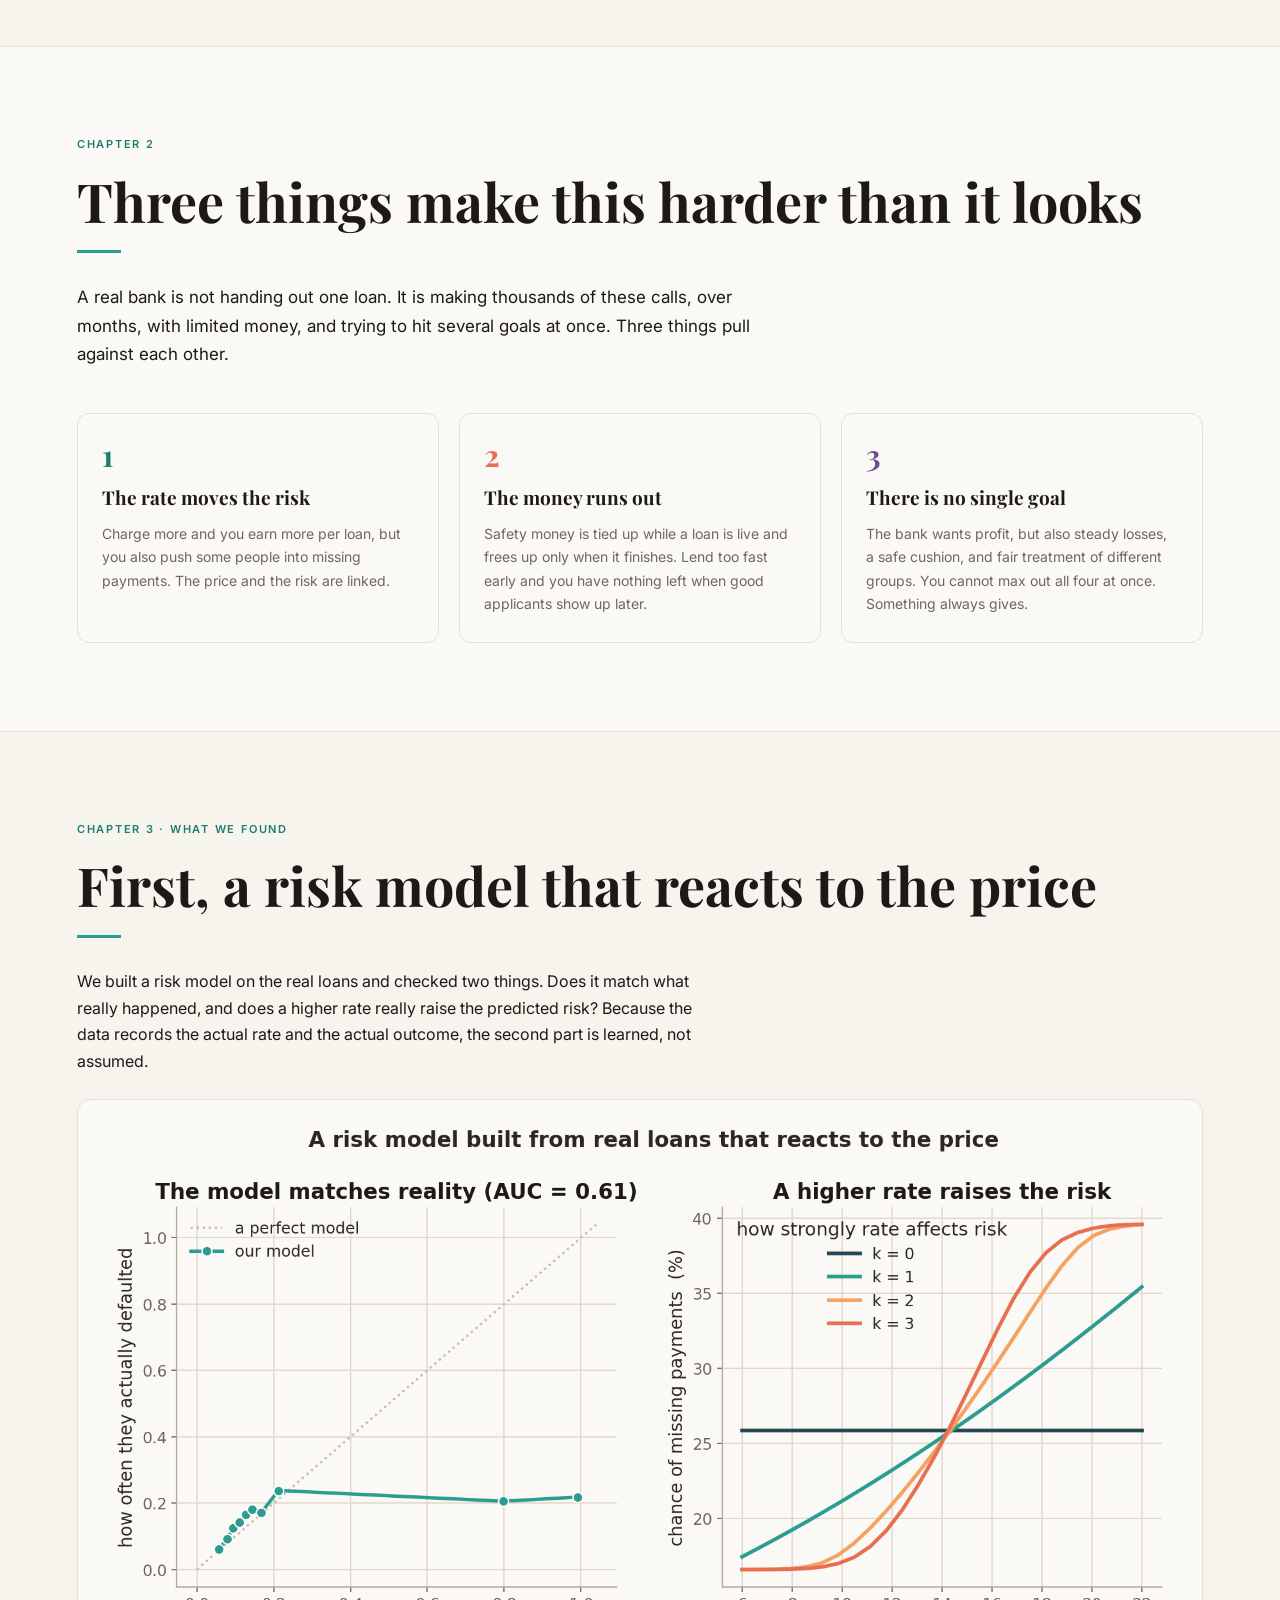
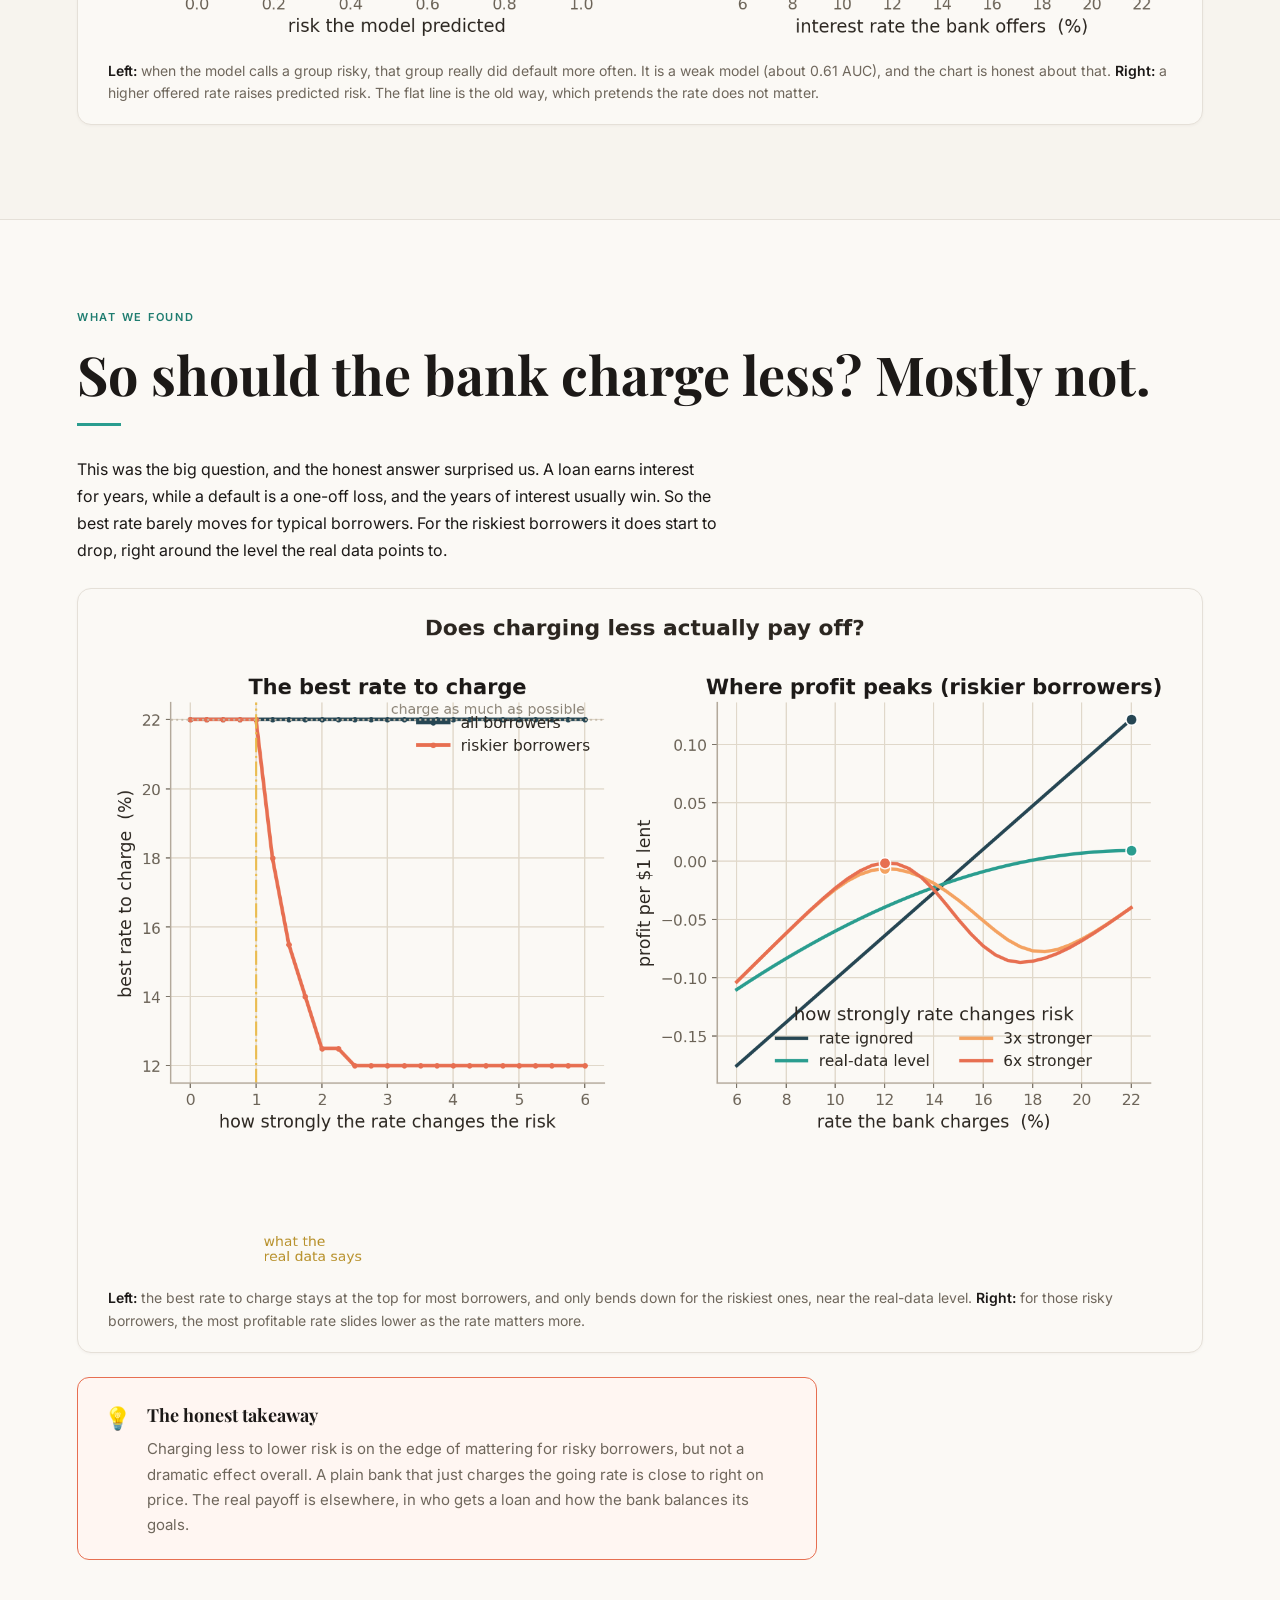
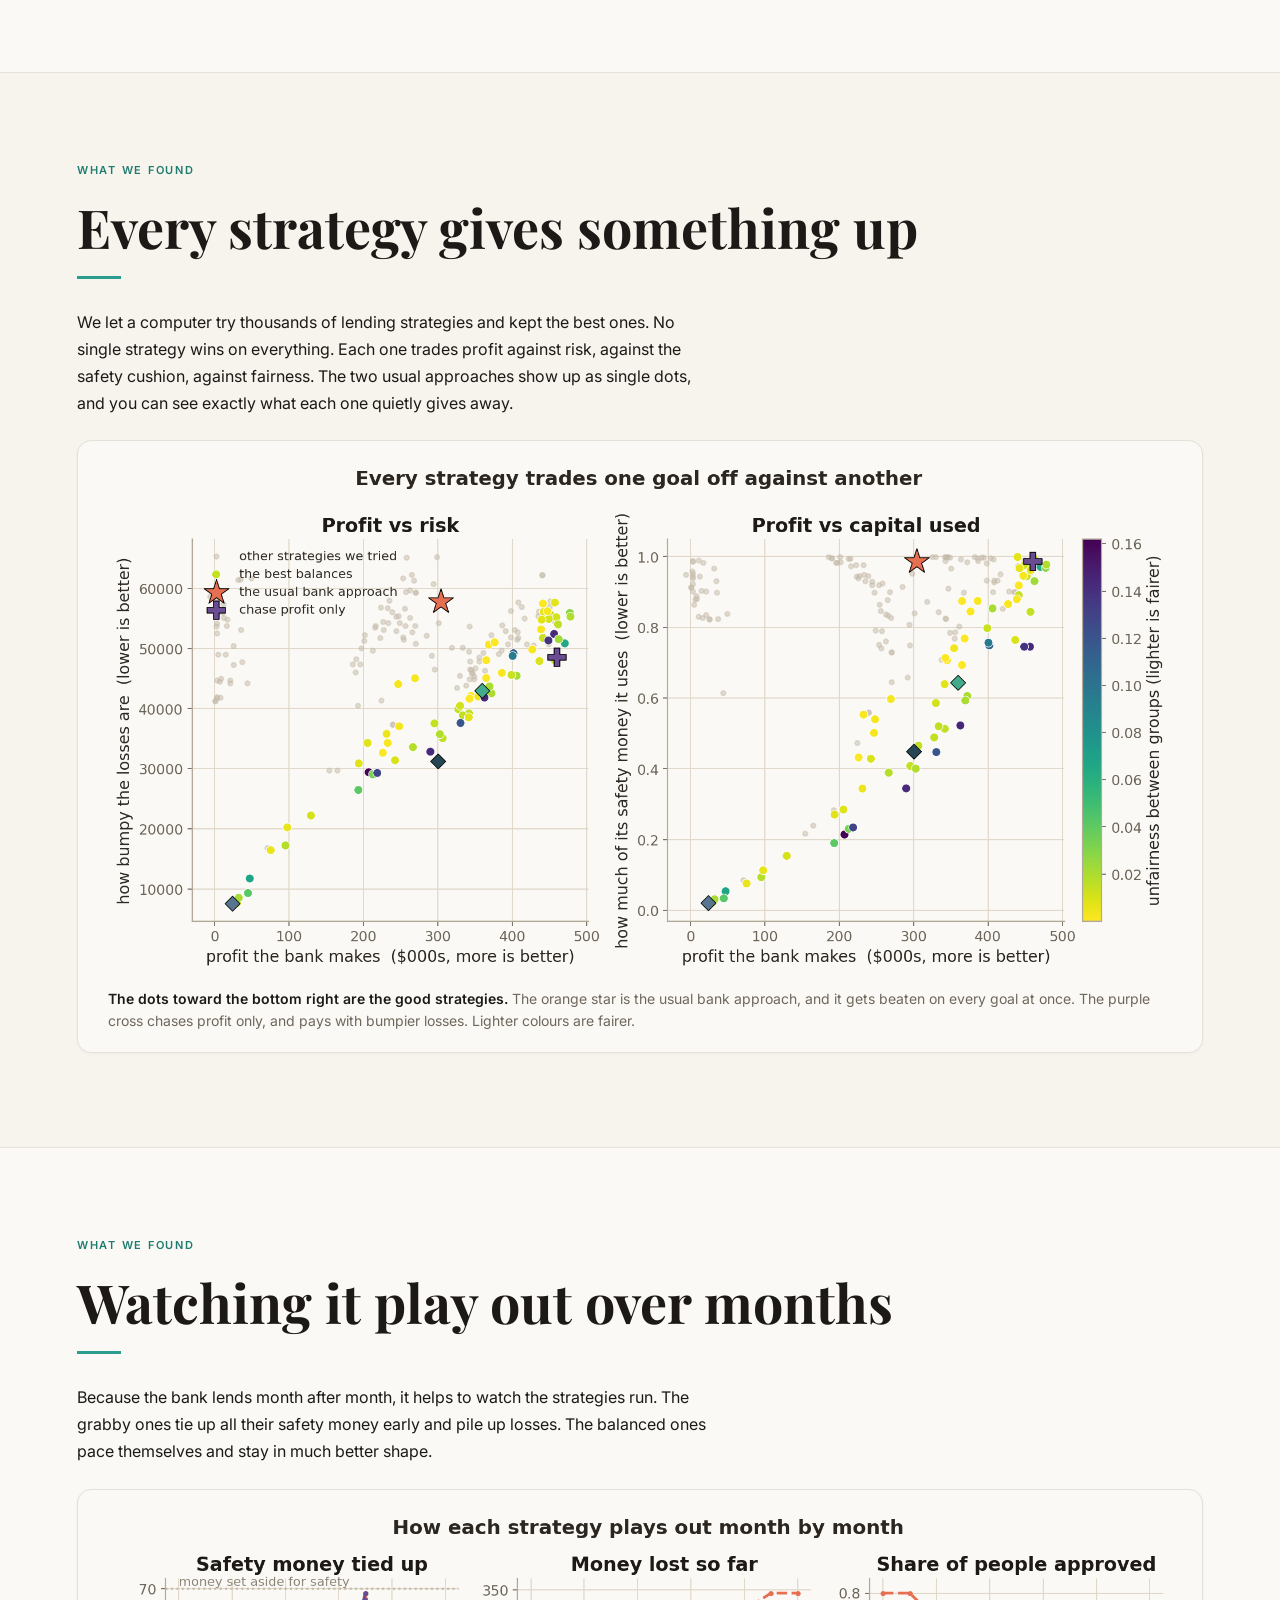
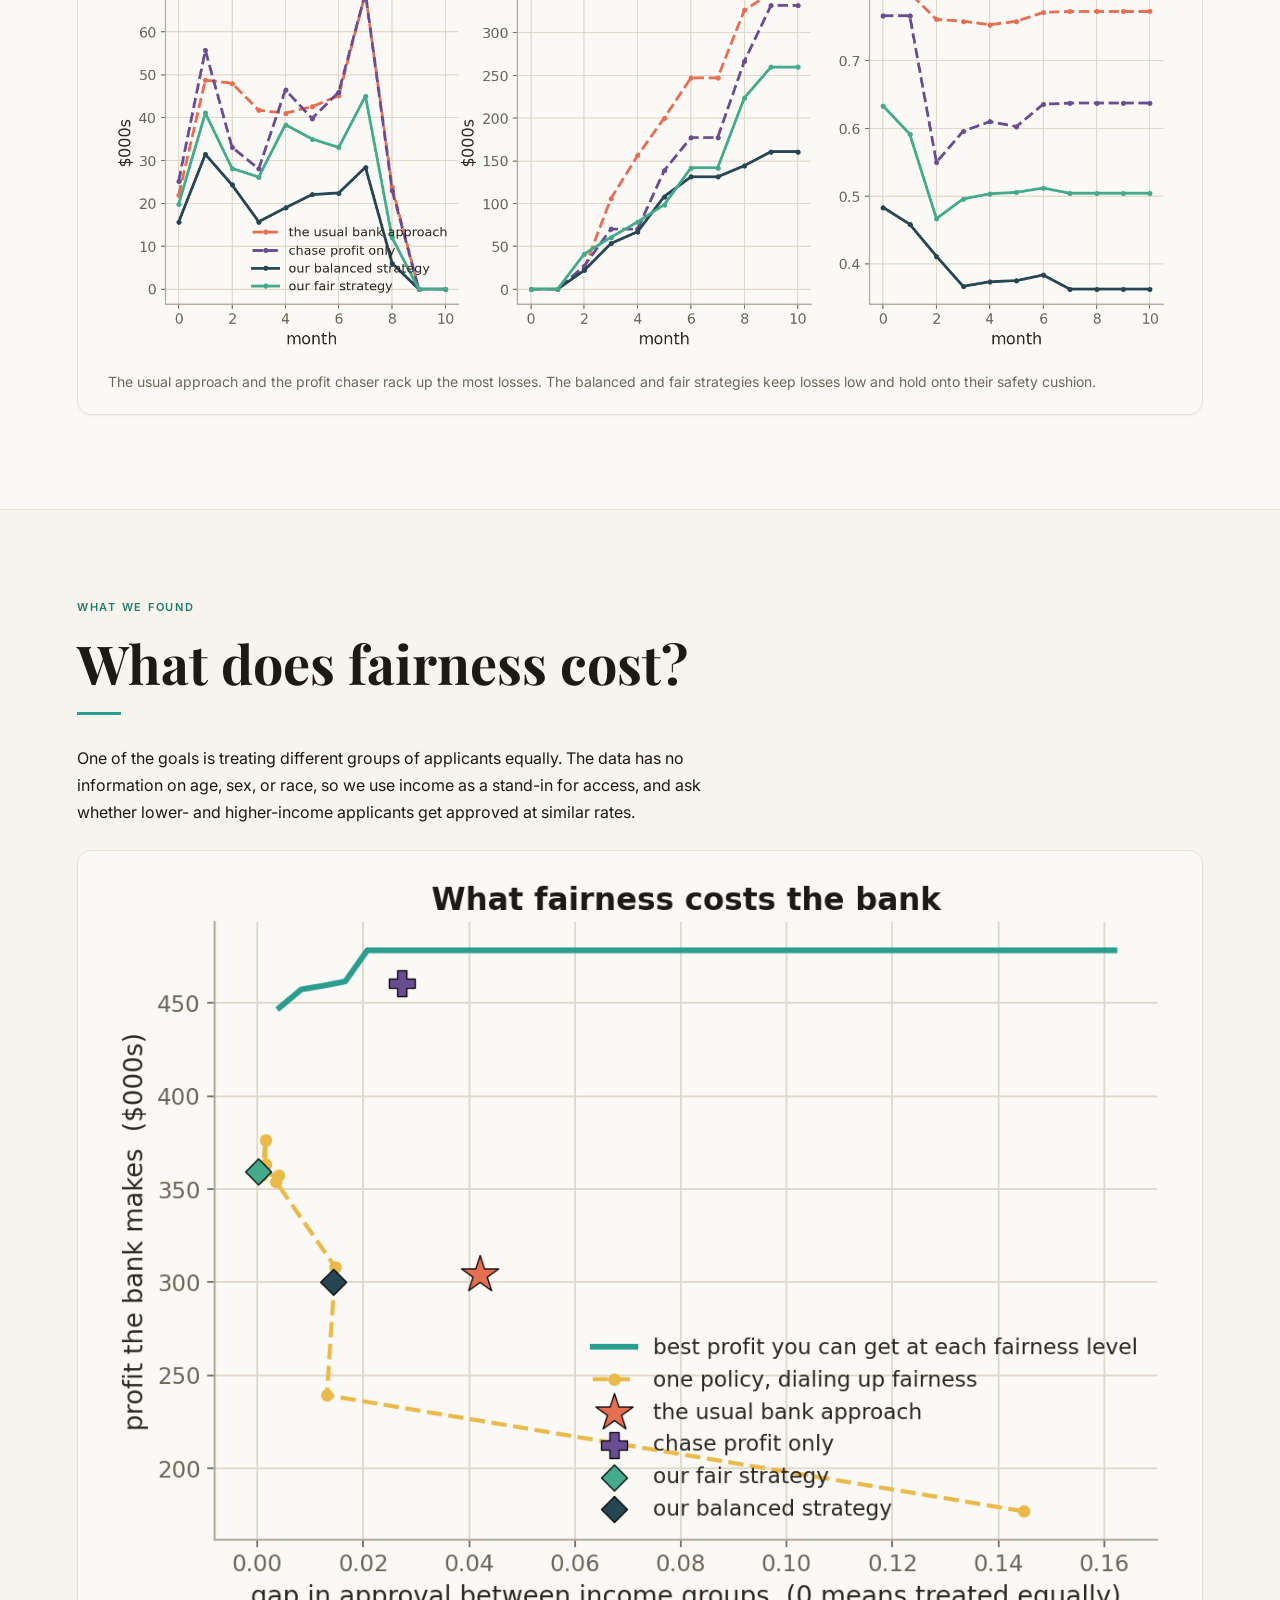
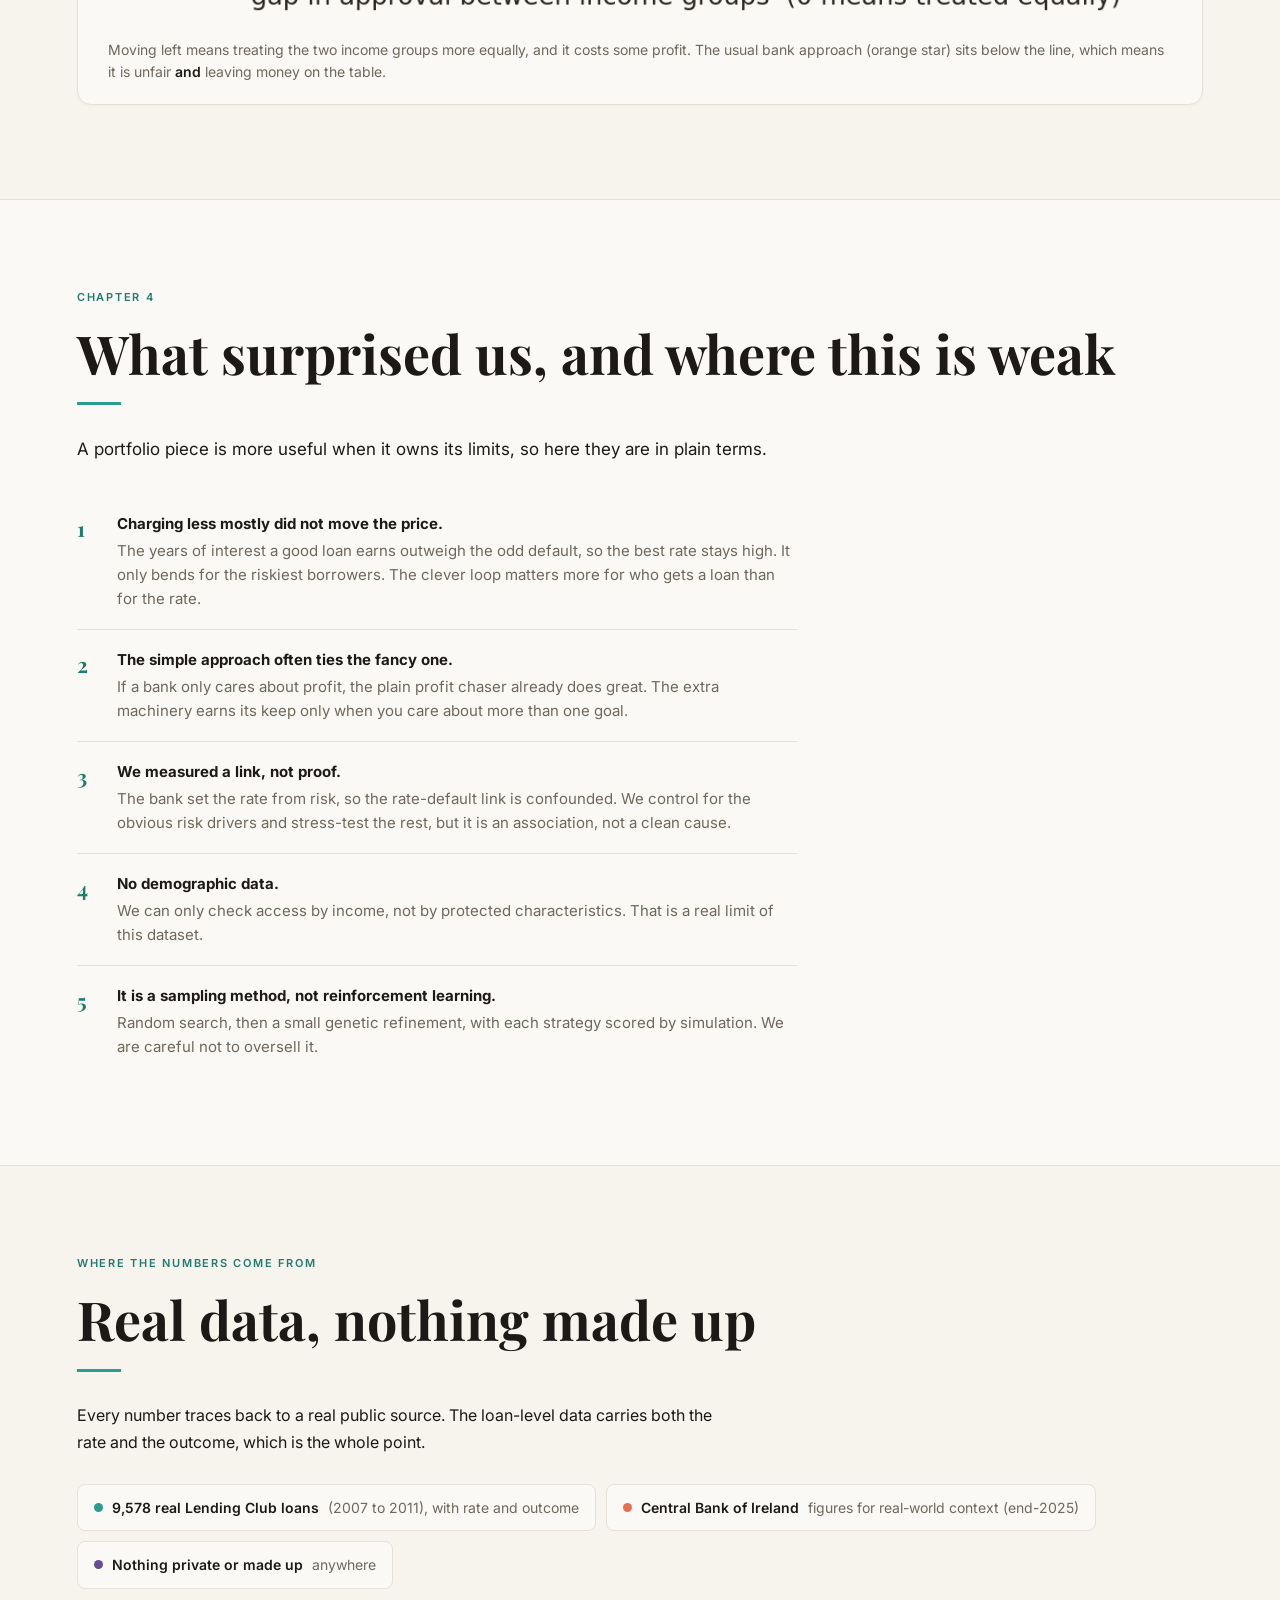
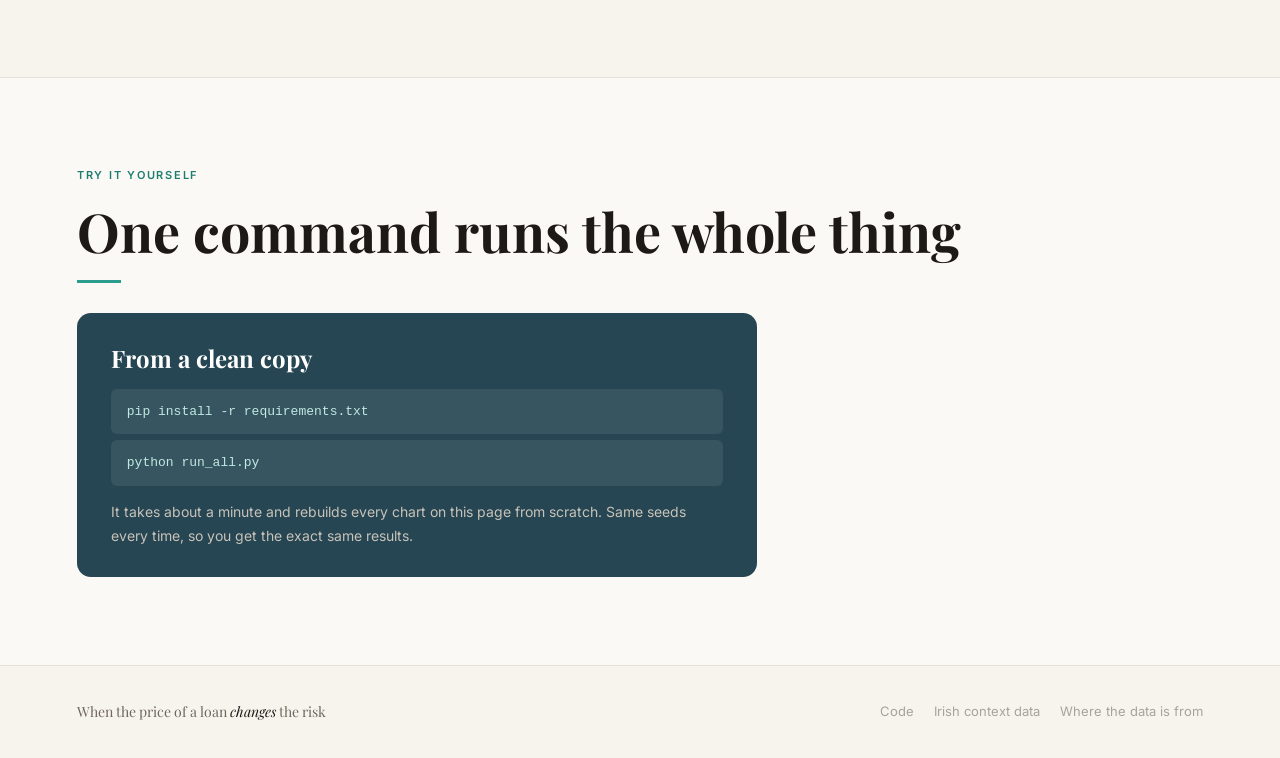
==== commit d5cc9074: "lending club dataset" ====
--- a/docs/index.html
+++ b/docs/index.html
@@ -67,15 +67,21 @@
 }
 .hero-note p{font-size:16px; color:var(--text); margin-bottom:0; max-width:none;}
 .hero-note strong{font-weight:600;}
+.hero-stats{
+  display:grid; grid-template-columns:repeat(3,1fr); gap:1px; margin-top:46px; max-width:760px;
+  border:1px solid var(--border); border-radius:12px; overflow:hidden; background:var(--border);
+}
+.stat{padding:28px 30px; background:var(--bg);}
+.stat .num{font-family:'Playfair Display',serif; font-size:clamp(32px,4vw,54px); font-weight:700; line-height:1; color:var(--teal-deep);}
+.stat .num.o{color:var(--orange);} .stat .num.v{color:var(--violet);}
+.stat .lbl{font-size:12px; color:var(--muted); margin-top:10px; text-transform:uppercase; letter-spacing:.07em; line-height:1.5;}
 .scroll-cue{margin-top:54px; display:flex; align-items:center; gap:10px; font-size:12px; color:var(--subtle); letter-spacing:.06em;}
 .scroll-cue::after{content:''; width:1px; height:44px; background:var(--border);}
 
 .two-col{display:grid; grid-template-columns:1fr 1fr; gap:52px; margin-top:40px; align-items:start;}
 @media(max-width:760px){.two-col{grid-template-columns:1fr;}}
-.tag{
-  display:inline-block; border-radius:20px; padding:4px 14px; font-size:12px;
-  font-weight:600; margin-bottom:16px;
-}
+.two-col h3{margin-bottom:12px;}
+.tag{display:inline-block; border-radius:20px; padding:4px 14px; font-size:12px; font-weight:600; margin-bottom:16px;}
 .tag.grey{background:#EFEAE1; color:#857c6e; border:1px solid var(--border);}
 .tag.warm{background:#FDEDE8; color:#9C3B26; border:1px solid #F3B6A6;}
 .two-col p{color:var(--muted); margin-bottom:14px;}
@@ -93,10 +99,7 @@
 .fig-cap{font-size:14px; color:var(--muted); line-height:1.6; margin-top:14px; max-width:none;}
 .fig-cap b{color:var(--text); font-weight:600;}
 
-.callout{
-  margin:24px 0; padding:22px 26px; background:#FFF6F2; border:1.5px solid var(--orange);
-  border-radius:12px; display:flex; gap:16px; align-items:flex-start; max-width:74ch;
-}
+.callout{margin:24px 0; padding:22px 26px; background:#FFF6F2; border:1.5px solid var(--orange); border-radius:12px; display:flex; gap:16px; align-items:flex-start; max-width:74ch;}
 .callout .ic{font-size:22px;}
 .callout h4{font-family:'Playfair Display',serif; font-size:18px; margin-bottom:6px;}
 .callout p{font-size:15px; color:var(--muted); margin-bottom:0; max-width:none;}
@@ -110,7 +113,7 @@
 .lim li{display:flex; gap:16px; padding:18px 0; border-bottom:1px solid var(--border); font-size:15px; color:var(--muted); line-height:1.6;}
 .lim li:last-child{border-bottom:none;}
 .lim li strong{color:var(--text); display:block; margin-bottom:3px;}
-.lim .n{font-family:'Playfair Display',serif; font-size:22px; font-weight:700; color:var(--teal-deep); width:24px; flex-shrink:0;}
+.lim .n{font-family:'Playfair Display',serif; font-size:21px; font-weight:700; color:var(--teal-deep); width:24px; flex-shrink:0;}
 
 .run{margin-top:30px; background:var(--slate); color:#EDE9E2; border-radius:14px; padding:30px 34px; max-width:680px;}
 .run h3{color:#fff; margin-bottom:14px;}
@@ -146,13 +149,18 @@
     <div class="accent-line"></div>
     <p class="lead">Say a bank is deciding whether to give you a loan, and what
     interest rate to charge. A lower rate is easier to pay back, so you are less
-    likely to miss payments. A higher rate earns the bank more money each month, but
-    it strains your budget, so you are more likely to fall behind.</p>
+    likely to miss payments. A higher rate earns the bank more, but it strains your
+    budget, so you are more likely to fall behind.</p>
     <div class="hero-note">
       <p>So here is the catch. The rate the bank picks does not just <em>measure</em>
-      your risk. It <strong>changes</strong> it. Most banks ignore this. They guess how
-      risky you are first, as if the rate had nothing to do with it, and only then pick
-      the rate. This little project asks what happens if you take that loop seriously.</p>
+      your risk. It <strong>changes</strong> it. Most banks ignore this. They guess
+      how risky you are first, as if the rate had nothing to do with it, and only then
+      pick the rate. This project takes that loop seriously and asks whether it helps.</p>
+    </div>
+    <div class="hero-stats">
+      <div class="stat"><div class="num o">9,578</div><div class="lbl">real Lending Club loans, all finished</div></div>
+      <div class="stat"><div class="num">4</div><div class="lbl">goals balanced at once, not one</div></div>
+      <div class="stat"><div class="num v">100%</div><div class="lbl">reproducible, fixed seeds</div></div>
     </div>
     <div class="scroll-cue">SCROLL TO READ THE STORY</div>
   </div>
@@ -177,11 +185,12 @@
       <div>
         <span class="tag warm">the blind spot</span>
         <h3>The rate is part of the risk</h3>
-        <p>The guess is made as if the rate were already fixed. But a cheaper loan is a
-        safer loan, because it is easier to pay back. The bank's own choice feeds back
-        into the very risk it was trying to measure.</p>
-        <p>So this is not really a guessing problem with a decision bolted on the end.
-        The decision and the risk are tangled together.</p>
+        <p>The guess is made as if the rate were already fixed. But a cheaper loan is
+        a safer loan, because it is easier to pay back. The bank's own choice feeds
+        back into the very risk it was trying to measure.</p>
+        <p>And here the data backs it up. We use real loans that record both the rate
+        charged and whether the loan defaulted, so the loop is sitting right there in
+        the numbers.</p>
       </div>
     </div>
   </div>
@@ -206,9 +215,9 @@
       <div class="card c2">
         <div class="num">2</div>
         <h4>The money runs out</h4>
-        <p>Banks have to set money aside for safety, and there is only so much of it.
-        Lend too fast early on and you have nothing left when better borrowers show up
-        later. Losses eat into it too.</p>
+        <p>Safety money is tied up while a loan is live and frees up only when it
+        finishes. Lend too fast early and you have nothing left when good applicants
+        show up later.</p>
       </div>
       <div class="card c3">
         <div class="num">3</div>
@@ -221,21 +230,21 @@
   </div>
 </section>
 
-<!-- THE STORY / FINDINGS -->
+<!-- FINDINGS -->
 <section id="story">
   <div class="fade">
-    <div class="eyebrow">Chapter 3 · what we found</div>
+    <div class="eyebrow">Chapter 3 &middot; what we found</div>
     <h2>First, a risk model that reacts to the price</h2>
     <div class="accent-line"></div>
-    <p>Before anything else we needed a way to guess risk that actually responds to
-    the rate. We built one on a thousand real loan records, then checked two things.
-    Does it match what really happened, and does a higher rate really raise the
-    predicted risk?</p>
-    <div class="fig"><img src="figures/pd_model.png" alt="The risk model matches reality and reacts to the price" />
-      <div class="fig-cap"><b>Left:</b> when the model says a group is risky, that
-      group really did miss payments more often, so the model is trustworthy.
-      <b>Right:</b> raising the rate lifts the predicted risk. The flat grey line is
-      the old way, which pretends the rate does not matter.</div>
+    <p>We built a risk model on the real loans and checked two things. Does it match
+    what really happened, and does a higher rate really raise the predicted risk?
+    Because the data records the actual rate and the actual outcome, the second part
+    is learned, not assumed.</p>
+    <div class="fig"><img src="figures/pd_model.png" alt="A risk model that matches reality and reacts to the price" />
+      <div class="fig-cap"><b>Left:</b> when the model calls a group risky, that group
+      really did default more often. It is a weak model (about 0.61 AUC), and the chart
+      is honest about that. <b>Right:</b> a higher offered rate raises predicted risk.
+      The flat line is the old way, which pretends the rate does not matter.</div>
     </div>
   </div>
 </section>
@@ -245,24 +254,24 @@
     <div class="eyebrow">What we found</div>
     <h2>So should the bank charge less? Mostly not.</h2>
     <div class="accent-line"></div>
-    <p>This was the big question, and the honest answer surprised us. If charging less
-    keeps people from defaulting, maybe the bank should drop its rates. But a loan
-    earns interest for years, while a default is a one time loss. The years of
-    interest usually win. So the best rate barely moves.</p>
-    <div class="fig"><img src="figures/endogenous_terms.png" alt="The best rate to charge barely moves" />
-      <div class="fig-cap"><b>Left:</b> the best rate to charge stays near the top for
-      most borrowers, even when the rate strongly affects risk. It only drops for the
-      shakiest borrowers. <b>Right:</b> for those shaky borrowers, the most profitable
-      rate slides lower as the rate matters more.</div>
+    <p>This was the big question, and the honest answer surprised us. A loan earns
+    interest for years, while a default is a one-off loss, and the years of interest
+    usually win. So the best rate barely moves for typical borrowers. For the riskiest
+    borrowers it does start to drop, right around the level the real data points to.</p>
+    <div class="fig"><img src="figures/endogenous_terms.png" alt="The best rate to charge mostly stays high" />
+      <div class="fig-cap"><b>Left:</b> the best rate to charge stays at the top for
+      most borrowers, and only bends down for the riskiest ones, near the real-data
+      level. <b>Right:</b> for those risky borrowers, the most profitable rate slides
+      lower as the rate matters more.</div>
     </div>
     <div class="callout">
       <div class="ic">💡</div>
       <div>
         <h4>The honest takeaway</h4>
-        <p>At the level the real data points to, charging less to lower risk does not
-        pay off on price. A plain bank that just charges the going rate is close to
-        right. The interesting payoff shows up somewhere else, in who gets a loan and
-        how the bank balances its goals.</p>
+        <p>Charging less to lower risk is on the edge of mattering for risky borrowers,
+        but not a dramatic effect overall. A plain bank that just charges the going
+        rate is close to right on price. The real payoff is elsewhere, in who gets a
+        loan and how the bank balances its goals.</p>
       </div>
     </div>
   </div>
@@ -274,14 +283,14 @@
     <h2>Every strategy gives something up</h2>
     <div class="accent-line"></div>
     <p>We let a computer try thousands of lending strategies and kept the best ones.
-    No single strategy wins on everything. Each one trades profit against risk,
-    against the safety cushion, against fairness. The two usual approaches show up as
-    single dots, and you can see exactly what each one quietly gives away.</p>
+    No single strategy wins on everything. Each one trades profit against risk, against
+    the safety cushion, against fairness. The two usual approaches show up as single
+    dots, and you can see exactly what each one quietly gives away.</p>
     <div class="fig"><img src="figures/pareto_front.png" alt="Every strategy trades one goal against another" />
-      <div class="fig-cap"><b>The dots toward the top right are the good strategies.</b>
-      The orange star is the usual bank approach. It gets beaten on every goal at once.
-      The purple cross chases profit only, and pays for it with bumpier losses and a
-      bigger safety bill. Lighter colours are fairer.</div>
+      <div class="fig-cap"><b>The dots toward the bottom right are the good strategies.</b>
+      The orange star is the usual bank approach, and it gets beaten on every goal at
+      once. The purple cross chases profit only, and pays with bumpier losses. Lighter
+      colours are fairer.</div>
     </div>
   </div>
 </section>
@@ -289,15 +298,15 @@
 <section class="alt">
   <div class="fade">
     <div class="eyebrow">What we found</div>
-    <h2>Watching it play out over time</h2>
+    <h2>Watching it play out over months</h2>
     <div class="accent-line"></div>
     <p>Because the bank lends month after month, it helps to watch the strategies run.
-    The grabby ones lend fast, pile up losses, and burn through their safety money. The
+    The grabby ones tie up all their safety money early and pile up losses. The
     balanced ones pace themselves and stay in much better shape.</p>
     <div class="fig"><img src="figures/portfolio_trajectories.png" alt="How each strategy plays out month by month" />
-      <div class="fig-cap">The usual approach (orange) and the profit chaser (purple)
-      rack up the most losses. Our balanced and fair strategies keep losses low and
-      hold onto their safety cushion.</div>
+      <div class="fig-cap">The usual approach and the profit chaser rack up the most
+      losses. The balanced and fair strategies keep losses low and hold onto their
+      safety cushion.</div>
     </div>
   </div>
 </section>
@@ -307,13 +316,13 @@
     <div class="eyebrow">What we found</div>
     <h2>What does fairness cost?</h2>
     <div class="accent-line"></div>
-    <p>One of the goals is treating different groups of applicants equally. We can
-    measure how much profit the bank gives up to close that gap. It turns out you can
-    get all the way to equal treatment for a real but limited cost.</p>
+    <p>One of the goals is treating different groups of applicants equally. The data
+    has no information on age, sex, or race, so we use income as a stand-in for access,
+    and ask whether lower- and higher-income applicants get approved at similar rates.</p>
     <div class="fig"><img src="figures/fairness_return_frontier.png" alt="What fairness costs the bank" />
-      <div class="fig-cap">Moving left means treating the two groups more equally, and
-      it costs some profit. The usual bank approach (orange star) sits below the line,
-      which means it is unfair <b>and</b> leaving money on the table.</div>
+      <div class="fig-cap">Moving left means treating the two income groups more equally,
+      and it costs some profit. The usual bank approach (orange star) sits below the
+      line, which means it is unfair <b>and</b> leaving money on the table.</div>
     </div>
   </div>
 </section>
@@ -327,11 +336,11 @@
     <p class="big-p">A portfolio piece is more useful when it owns its limits, so here
     they are in plain terms.</p>
     <ol class="lim">
-      <li><span class="n">1</span><span><strong>Charging less did not really help.</strong> The years of interest a good loan earns outweigh the odd default, so the best price barely moves. The clever loop matters for who gets a loan, not for the rate.</span></li>
+      <li><span class="n">1</span><span><strong>Charging less mostly did not move the price.</strong> The years of interest a good loan earns outweigh the odd default, so the best rate stays high. It only bends for the riskiest borrowers. The clever loop matters more for who gets a loan than for the rate.</span></li>
       <li><span class="n">2</span><span><strong>The simple approach often ties the fancy one.</strong> If a bank only cares about profit, the plain profit chaser already does great. The extra machinery earns its keep only when you care about more than one goal.</span></li>
-      <li><span class="n">3</span><span><strong>We measured a link, not proof.</strong> The connection between rate and risk comes from past data, not a controlled test. We treat it as a careful estimate and check what happens if it is stronger or weaker.</span></li>
-      <li><span class="n">4</span><span><strong>The data is a stand in.</strong> We used a thousand real consumer loans from an old public dataset, plus real Irish averages for scale. It is a fair sketch of the problem, not a live mortgage book. The exact numbers are illustrations.</span></li>
-      <li><span class="n">5</span><span><strong>Fairness here is narrow.</strong> We only check whether two groups get approved at similar rates. That is a starting point, not the whole of fair lending.</span></li>
+      <li><span class="n">3</span><span><strong>We measured a link, not proof.</strong> The bank set the rate from risk, so the rate-default link is confounded. We control for the obvious risk drivers and stress-test the rest, but it is an association, not a clean cause.</span></li>
+      <li><span class="n">4</span><span><strong>No demographic data.</strong> We can only check access by income, not by protected characteristics. That is a real limit of this dataset.</span></li>
+      <li><span class="n">5</span><span><strong>It is a sampling method, not reinforcement learning.</strong> Random search, then a small genetic refinement, with each strategy scored by simulation. We are careful not to oversell it.</span></li>
     </ol>
   </div>
 </section>
@@ -342,11 +351,12 @@
     <div class="eyebrow">Where the numbers come from</div>
     <h2>Real data, nothing made up</h2>
     <div class="accent-line"></div>
-    <p>Every number traces back to a real public source. Two of them, for two jobs.</p>
+    <p>Every number traces back to a real public source. The loan-level data carries
+    both the rate and the outcome, which is the whole point.</p>
     <div class="chips">
-      <span class="chip"><span class="d" style="background:var(--teal)"></span><strong>1,000 real loan records</strong> from a public university dataset, used to learn risk</span>
-      <span class="chip"><span class="d" style="background:var(--orange)"></span><strong>Central Bank of Ireland averages</strong> for arrears and mortgage rates, used to set the scale</span>
-      <span class="chip"><span class="d" style="background:var(--violet)"></span><strong>No private or made up data</strong> anywhere</span>
+      <span class="chip"><span class="d" style="background:var(--teal)"></span><strong>9,578 real Lending Club loans</strong> (2007 to 2011), with rate and outcome</span>
+      <span class="chip"><span class="d" style="background:var(--orange)"></span><strong>Central Bank of Ireland</strong> figures for real-world context (end-2025)</span>
+      <span class="chip"><span class="d" style="background:var(--violet)"></span><strong>Nothing private or made up</strong> anywhere</span>
     </div>
   </div>
 </section>
@@ -370,9 +380,9 @@
 <footer>
   <div class="footer-brand">When the price of a loan <em>changes</em> the risk</div>
   <div class="footer-links">
-    <a href="https://github.com/rishikeshgovind" target="_blank" rel="noopener">Code</a>
-    <a href="https://www.centralbank.ie/statistics/data-and-analysis/credit-and-banking-statistics/mortgage-arrears" target="_blank" rel="noopener">Irish loan data</a>
-    <a href="https://archive.ics.uci.edu/dataset/144/statlog+german+credit+data" target="_blank" rel="noopener">The loan records</a>
+    <a href="https://github.com/RishikeshGovind/credit-mdp" target="_blank" rel="noopener">Code</a>
+    <a href="https://www.centralbank.ie/statistics/data-and-analysis/credit-and-banking-statistics/mortgage-arrears" target="_blank" rel="noopener">Irish context data</a>
+    <a href="https://github.com/RishikeshGovind/credit-mdp/blob/main/data/PROVENANCE.md" target="_blank" rel="noopener">Where the data is from</a>
   </div>
 </footer>
 
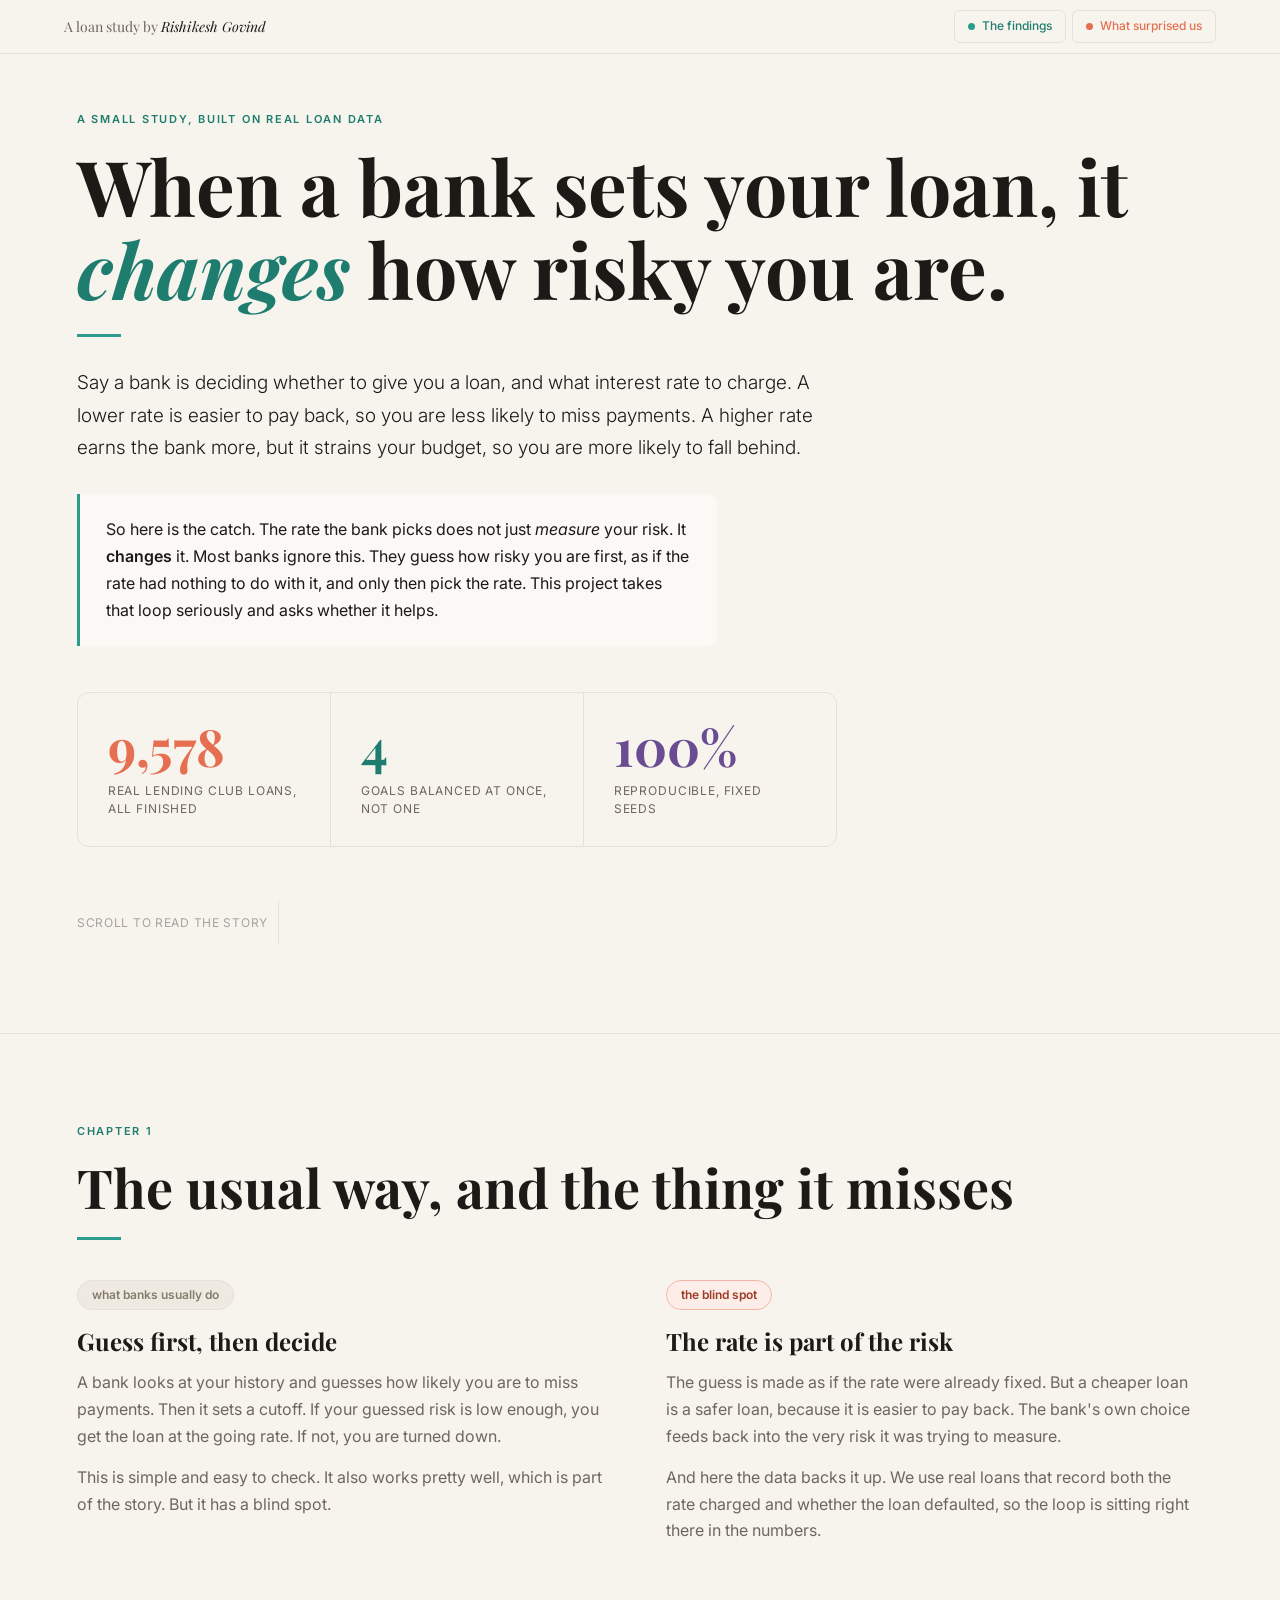
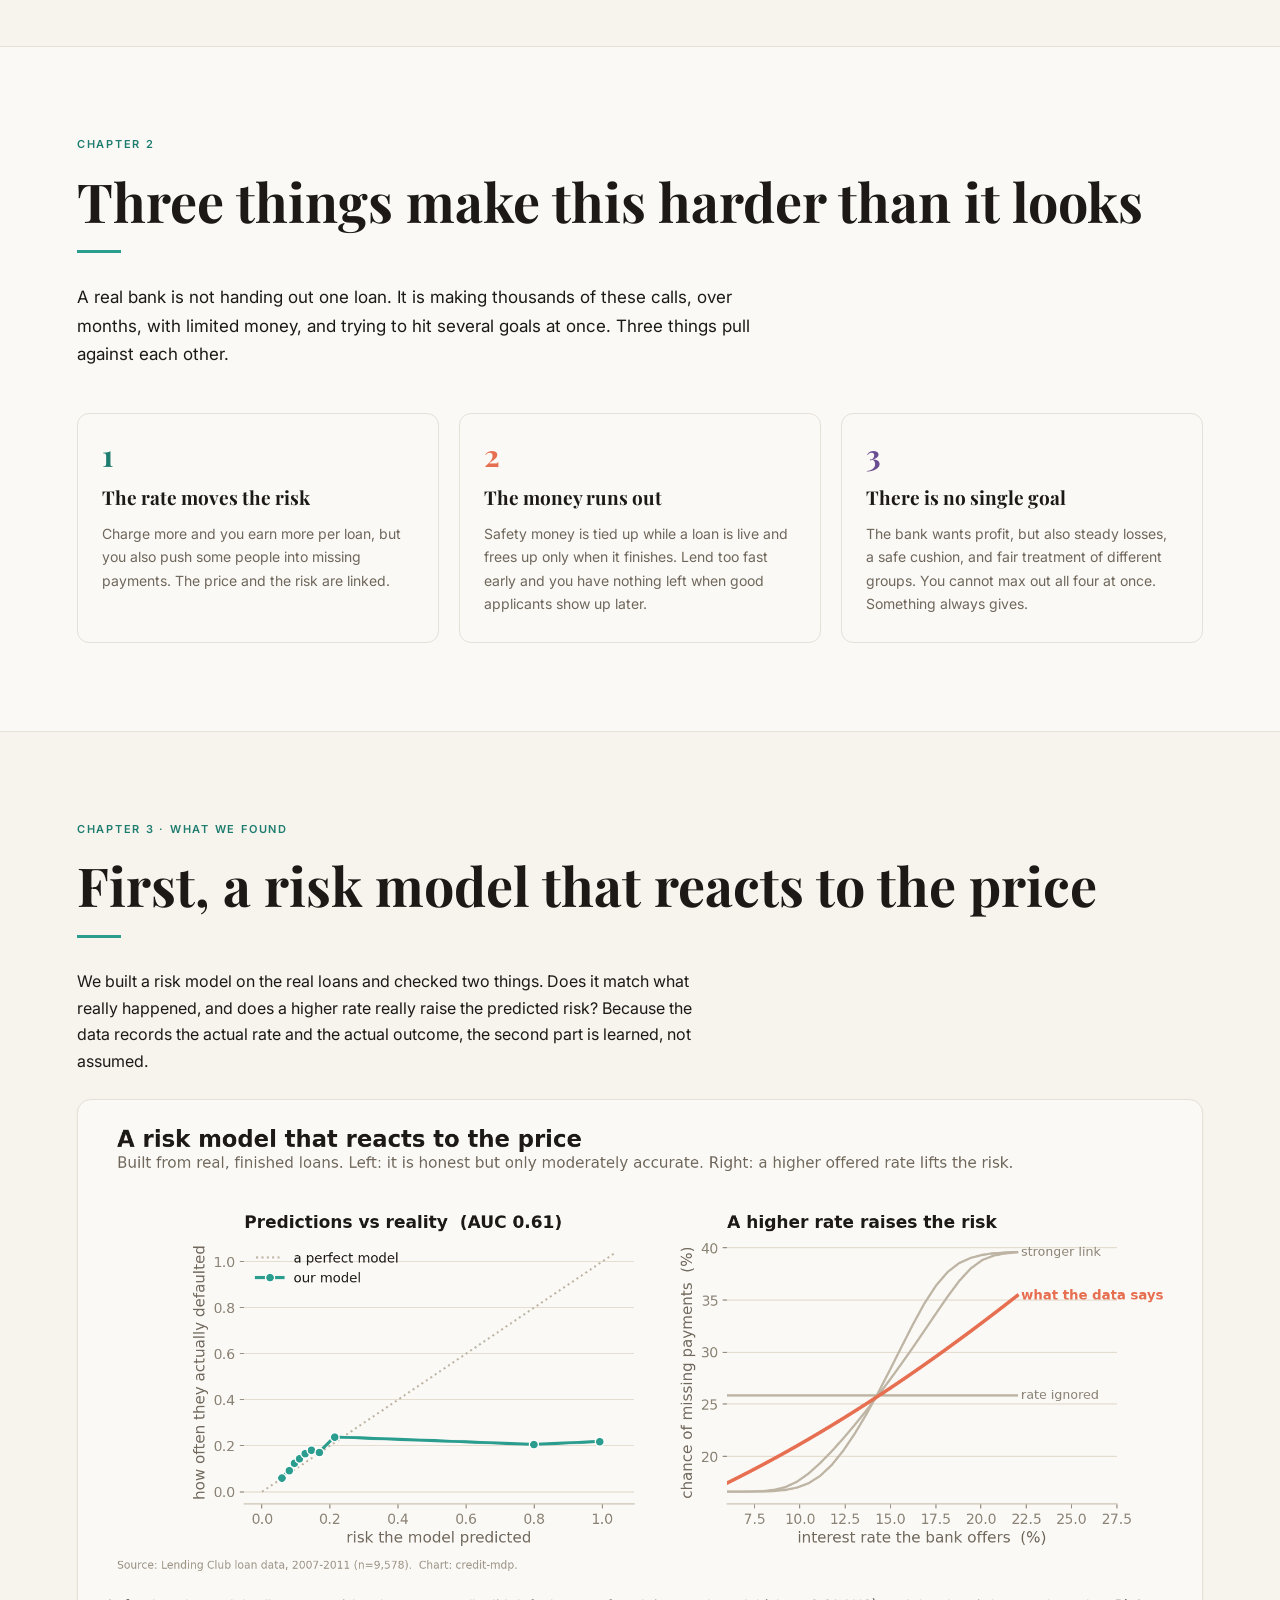
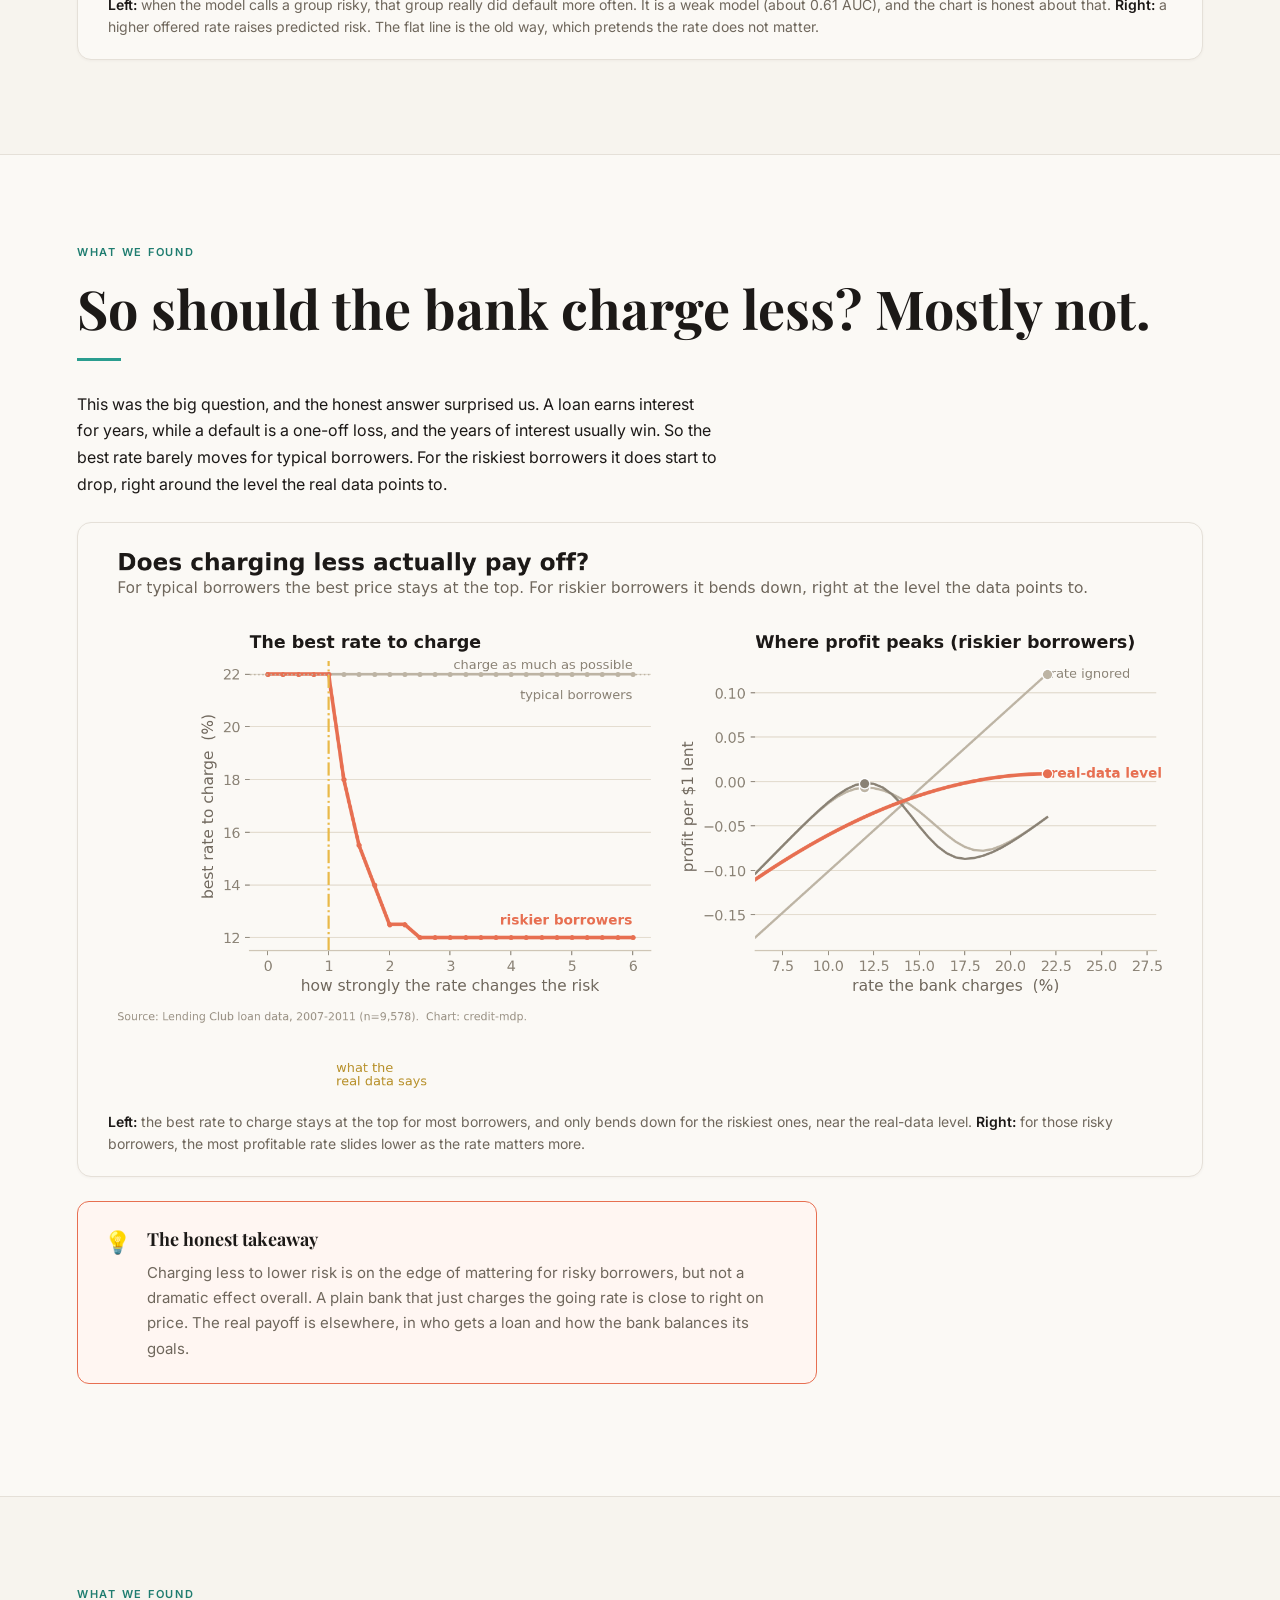
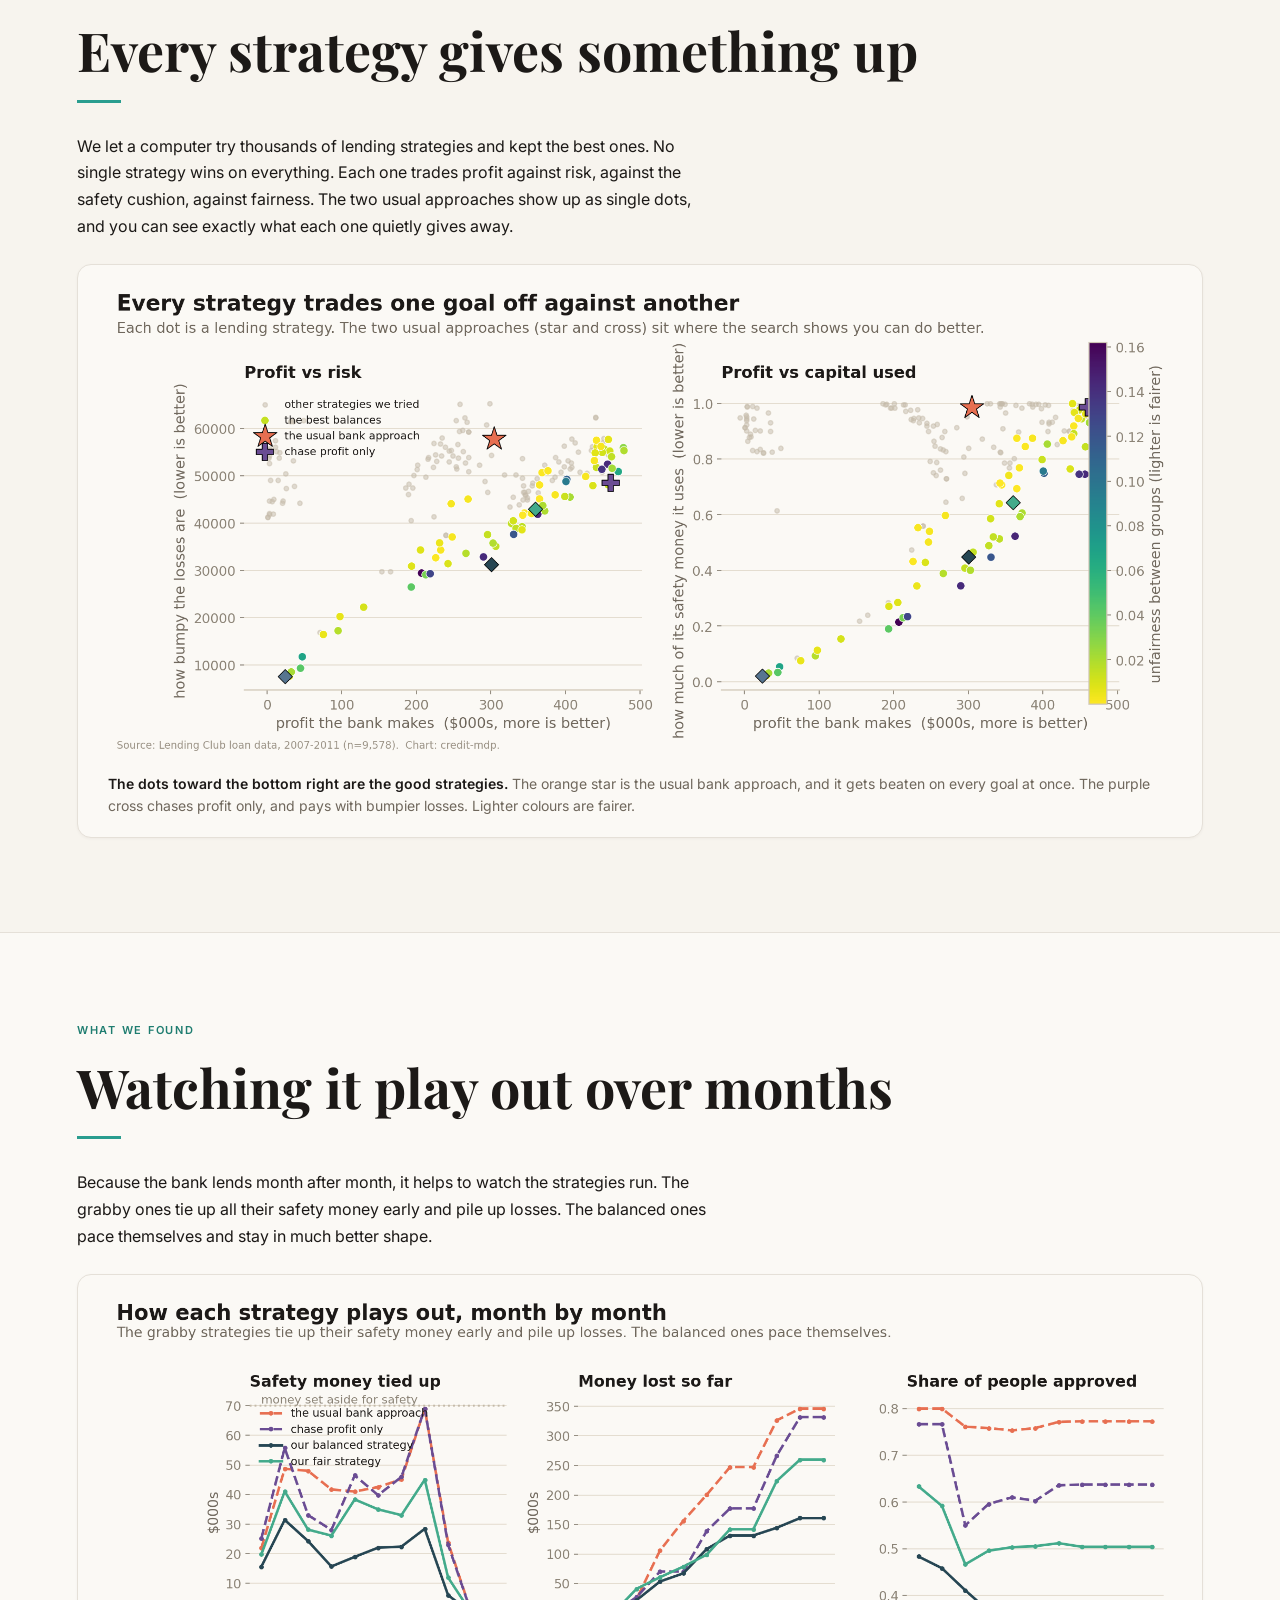
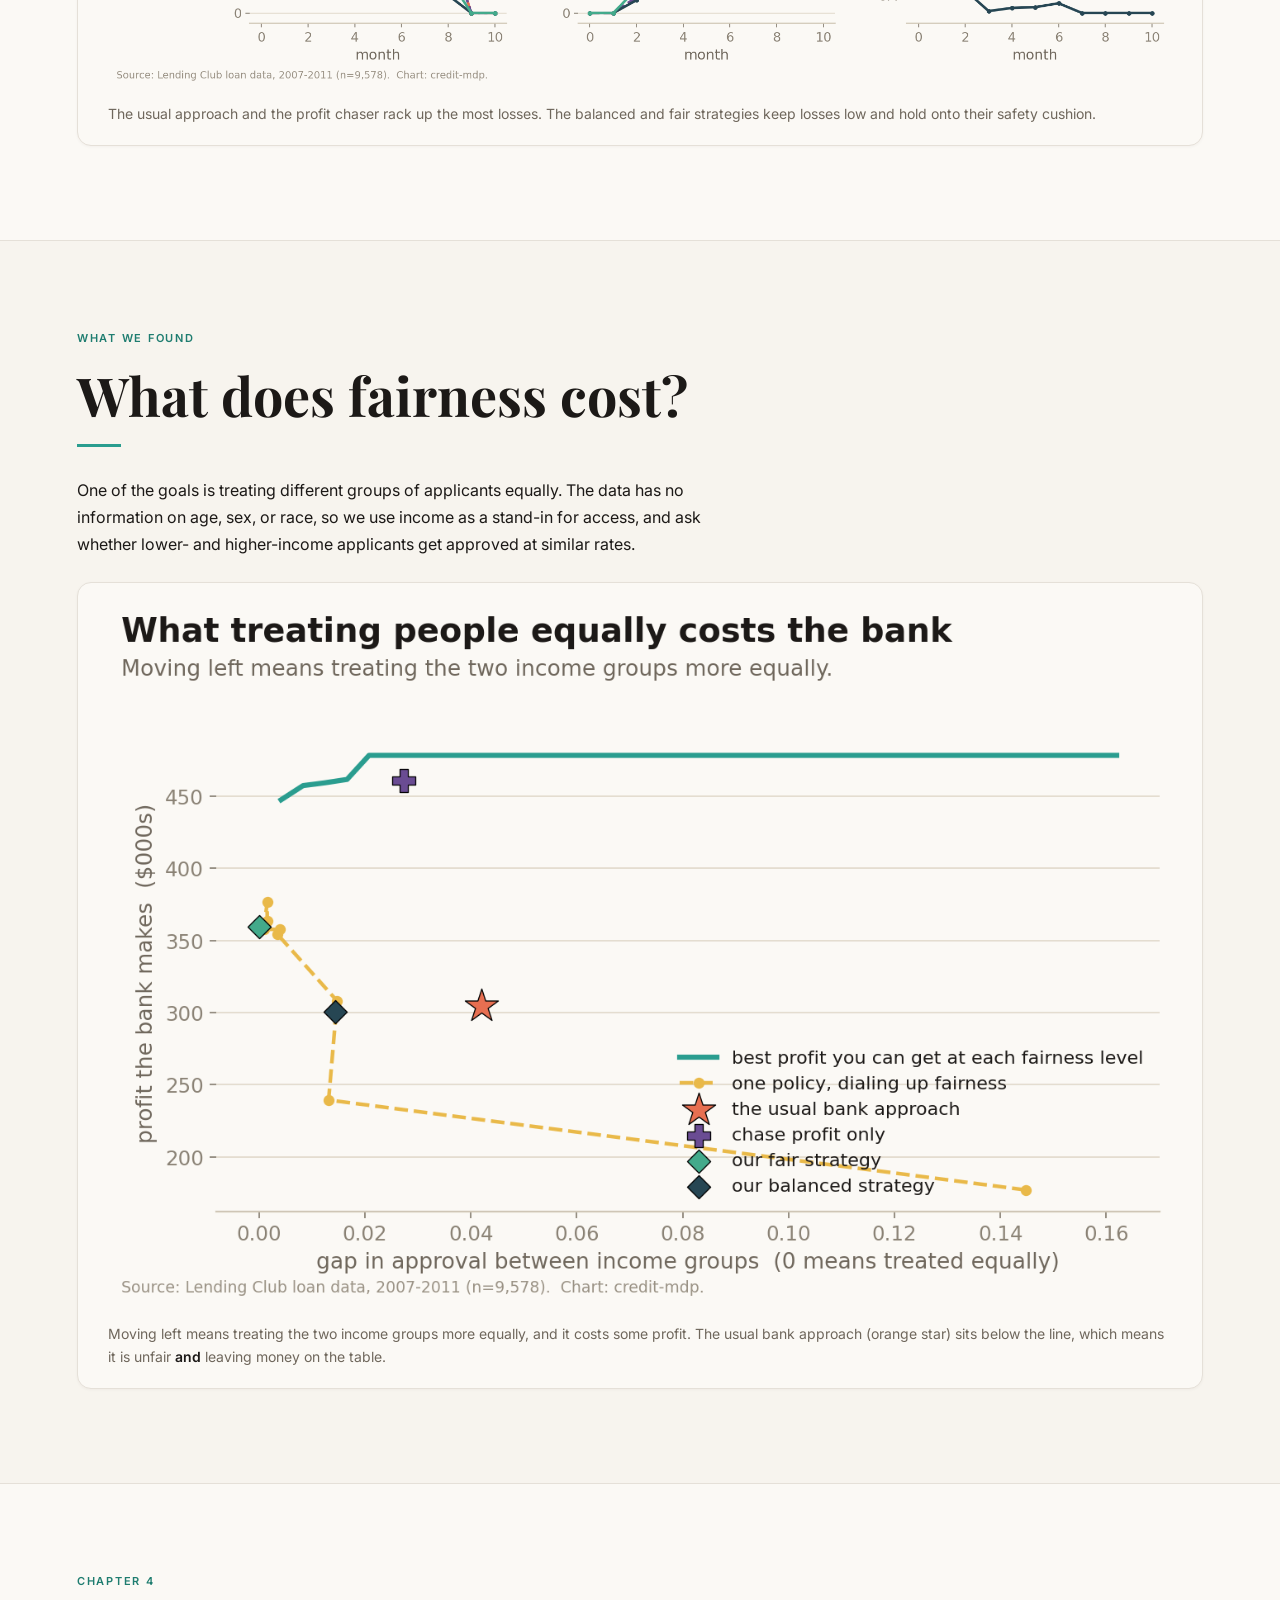
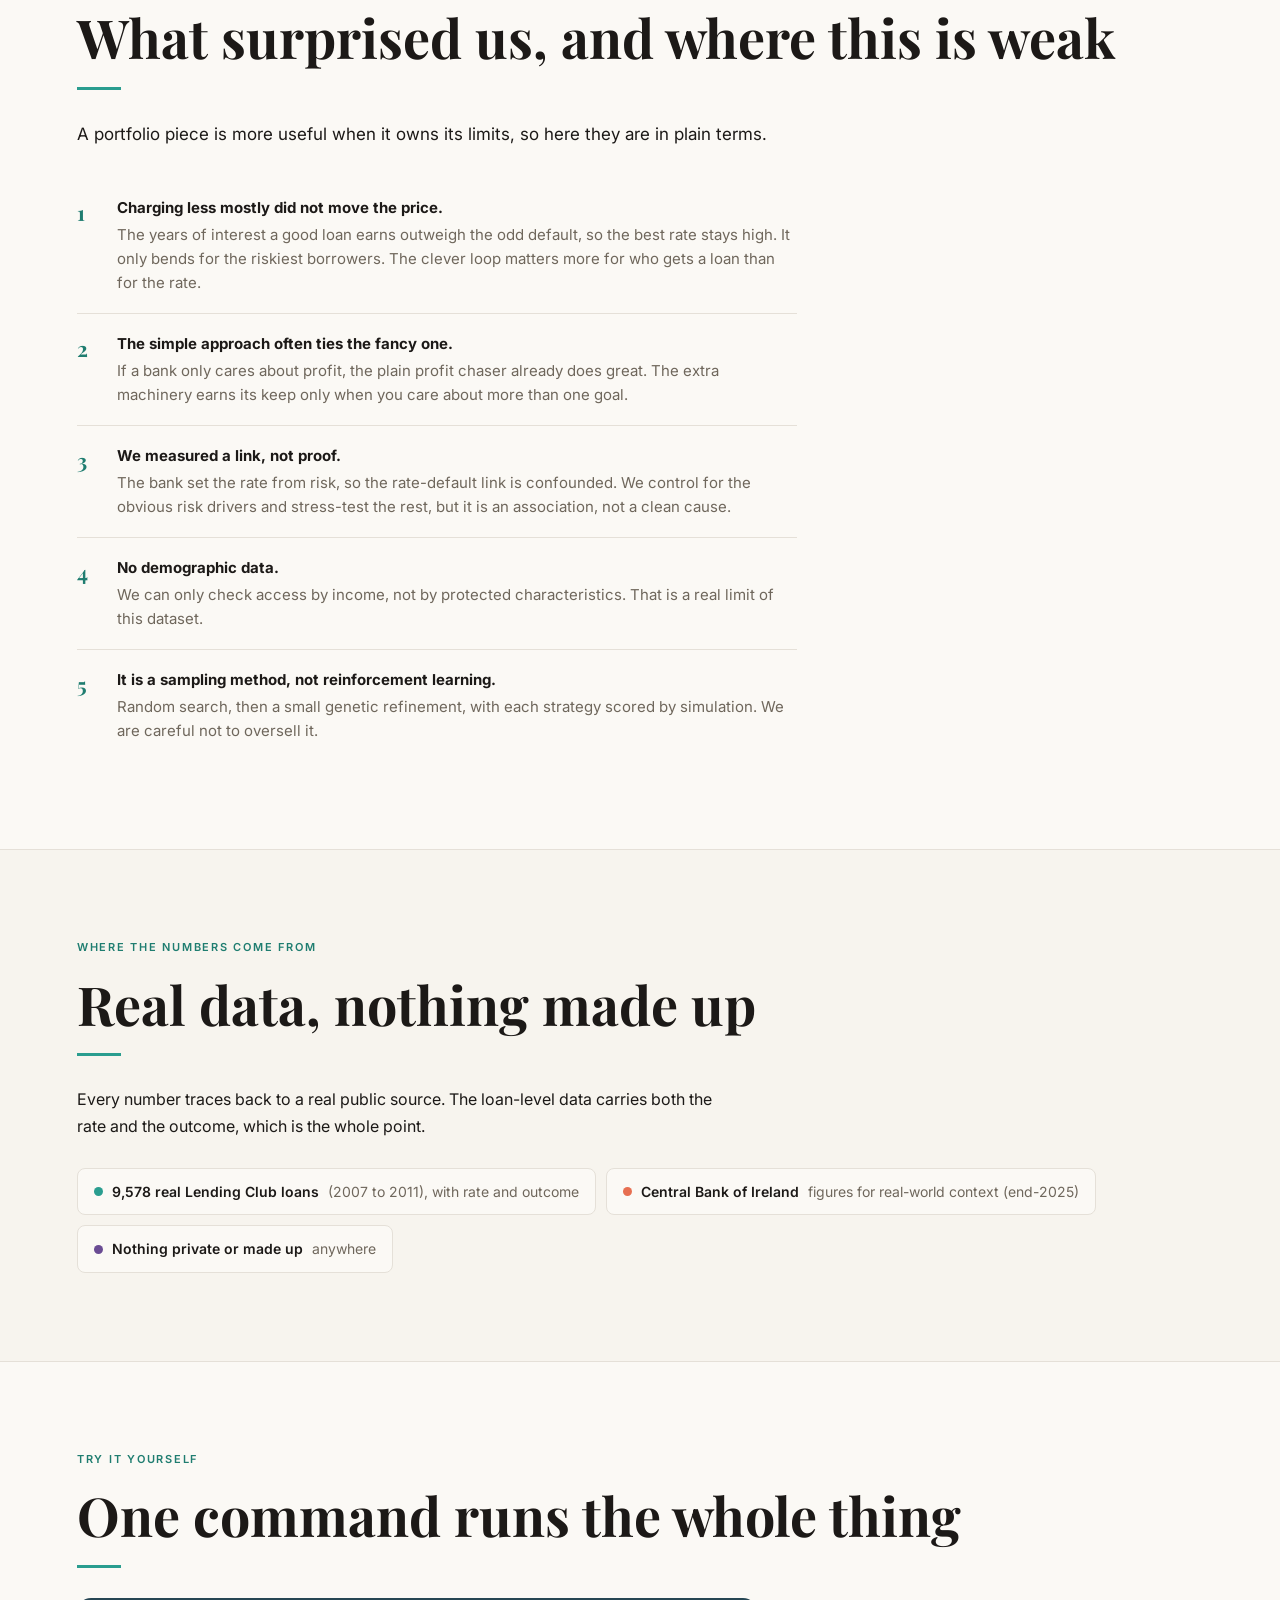
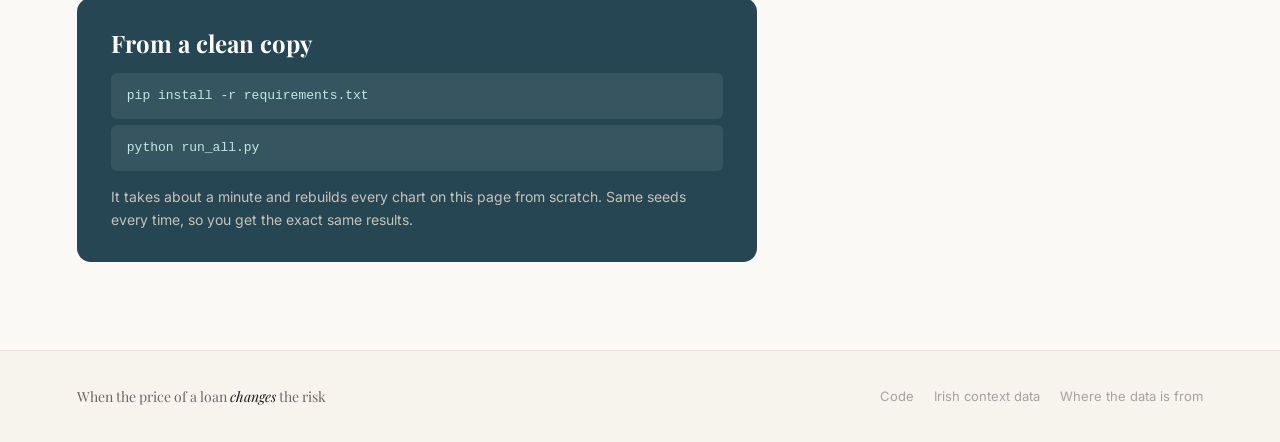
==== commit a6de722d: "changes to figures" ====
--- a/docs/index.html
+++ b/docs/index.html
@@ -59,6 +59,9 @@
 section{padding:88px clamp(26px,6vw,120px);}
 section+section{border-top:1px solid var(--border);}
 .alt{background:var(--surface);}
+/* keep section backgrounds full width but center the content so wide screens
+   get balanced margins instead of a big empty strip on the right */
+section > .fade{max-width:1180px; margin:0 auto;}
 
 #hero{min-height:100vh; display:flex; flex-direction:column; justify-content:center; padding-top:110px;}
 .hero-note{
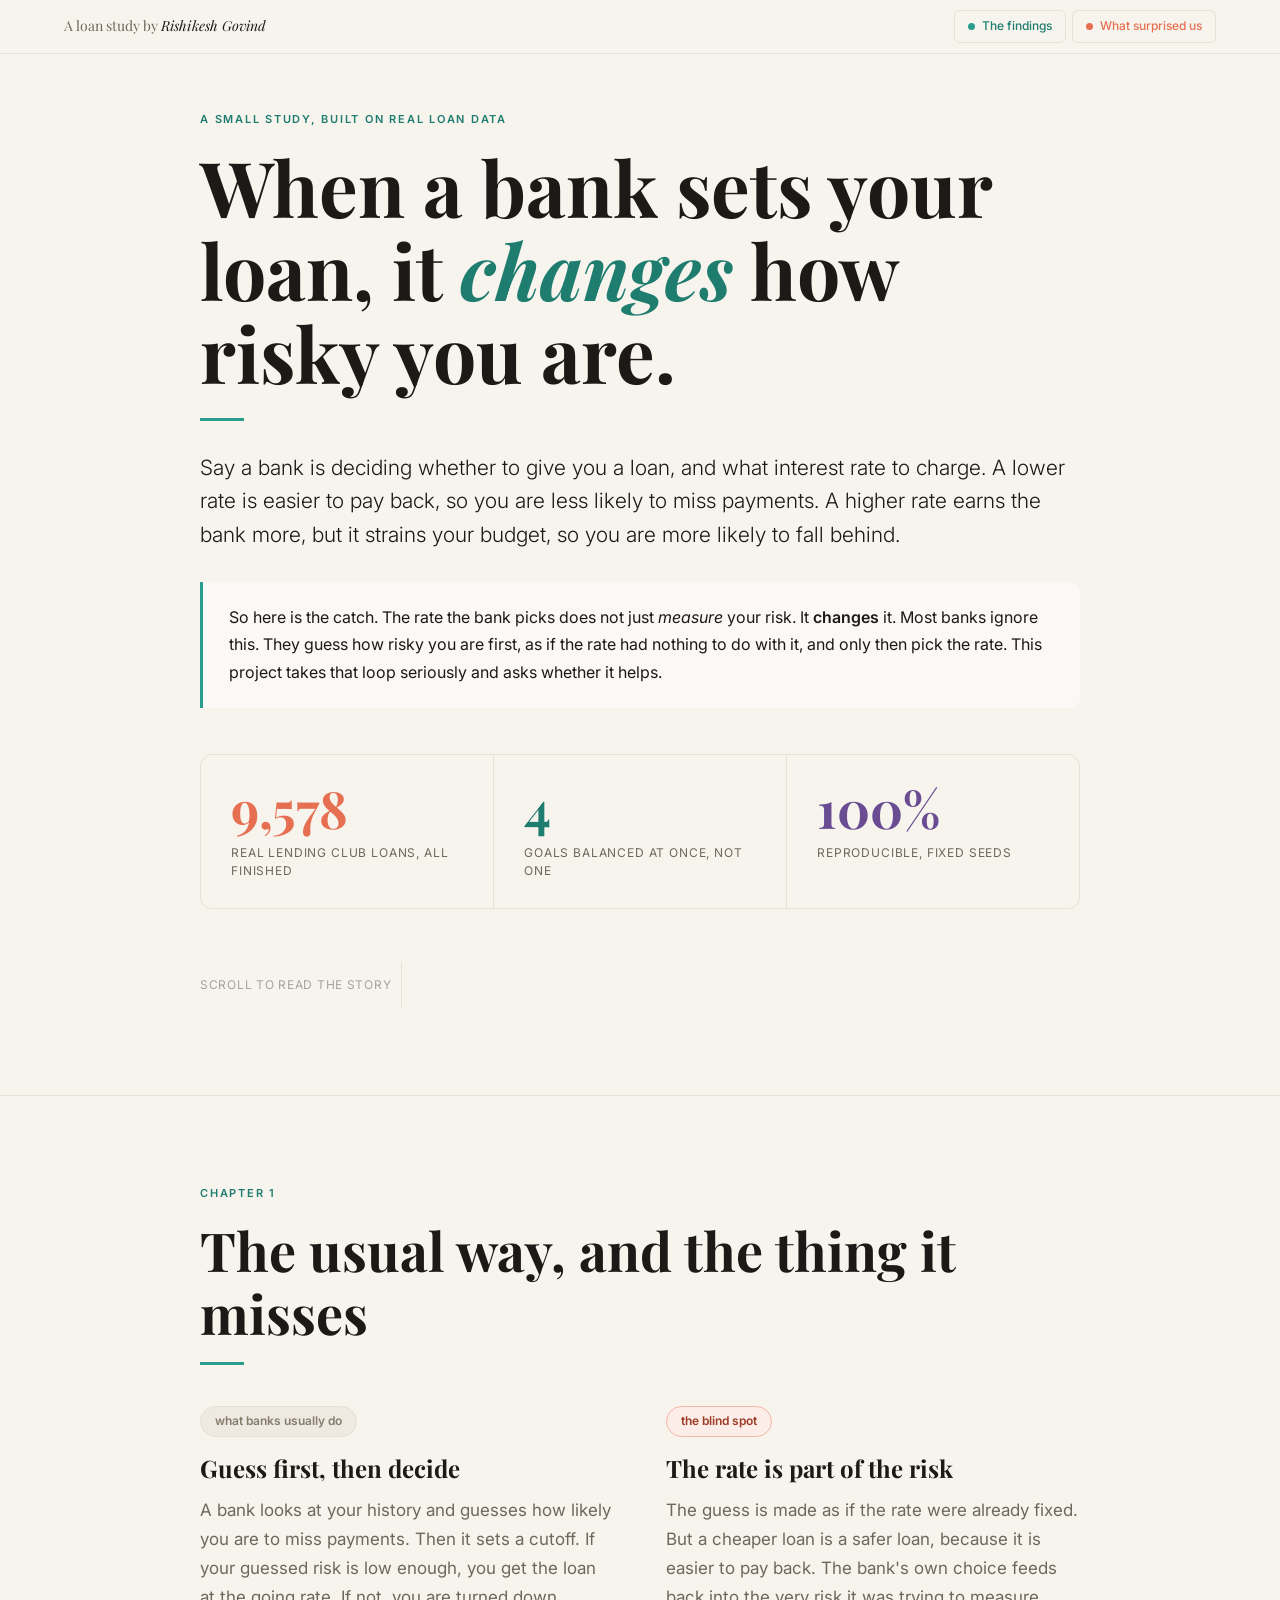
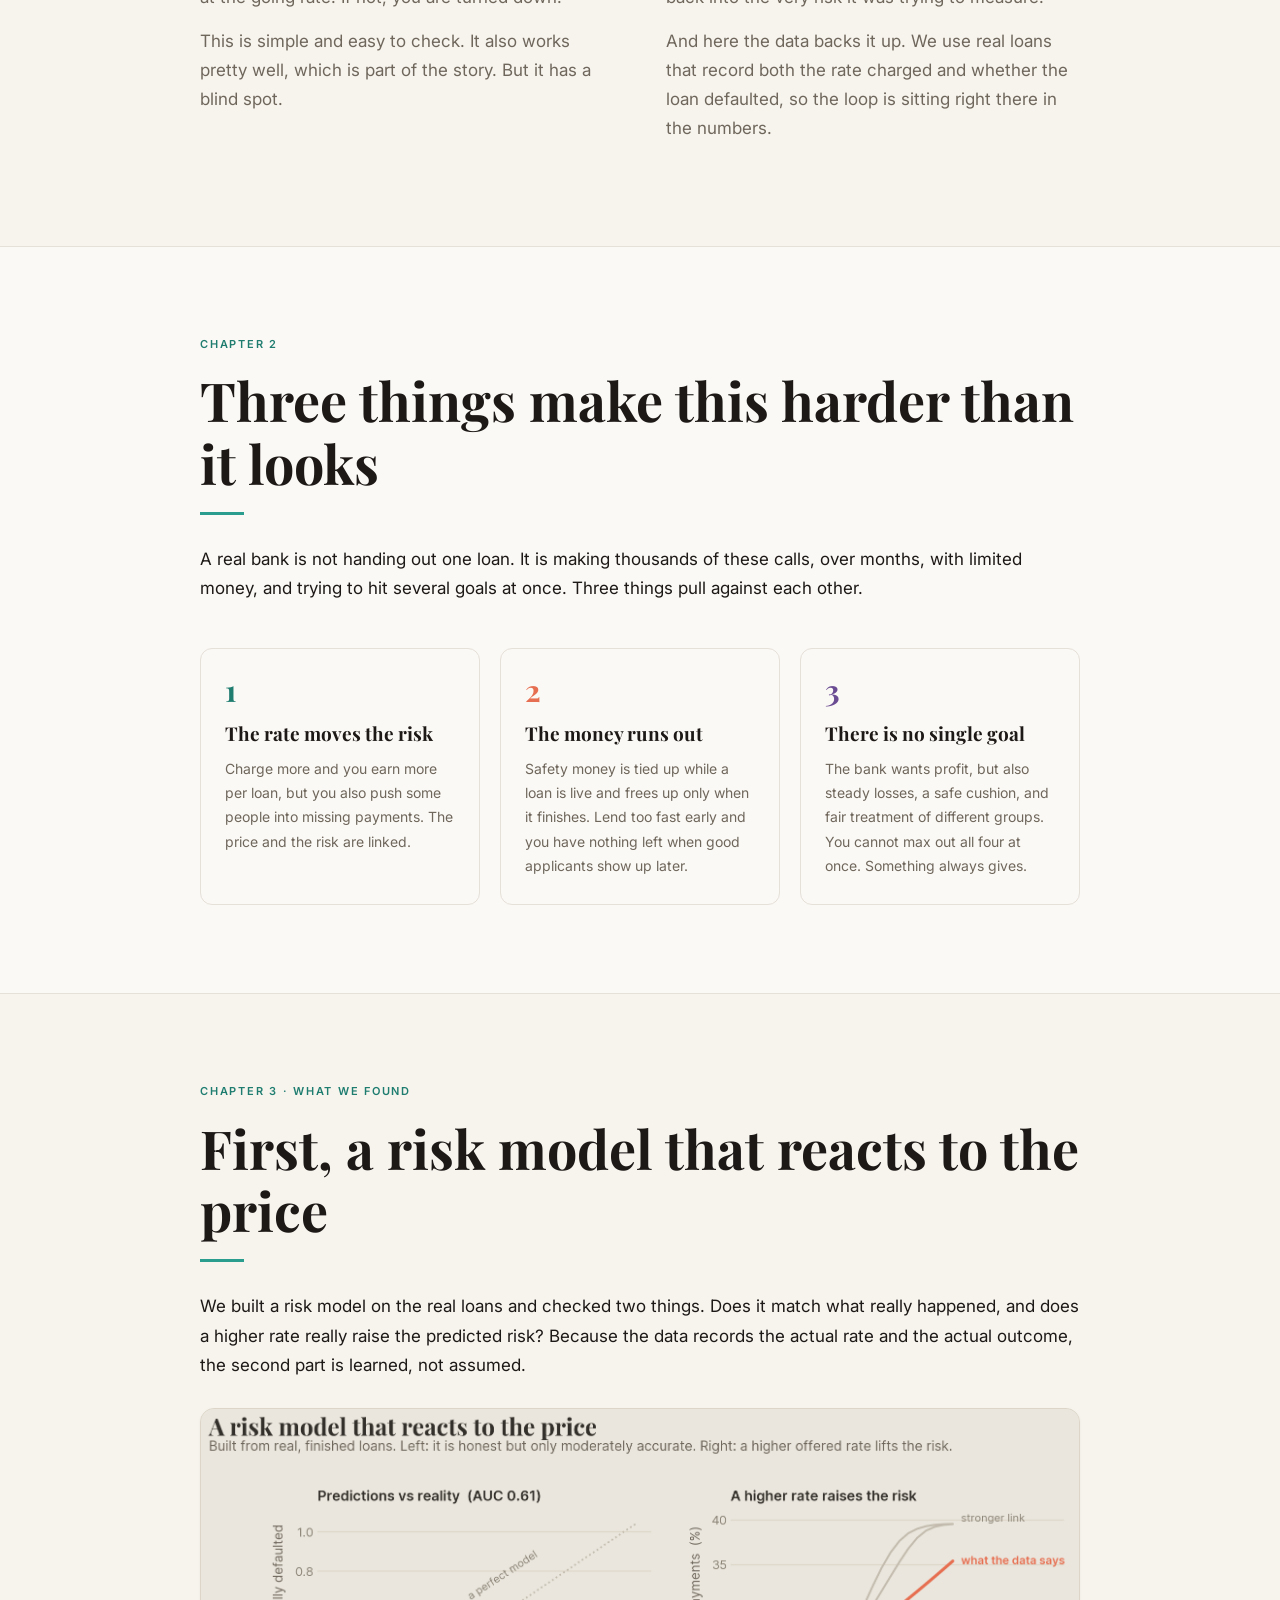
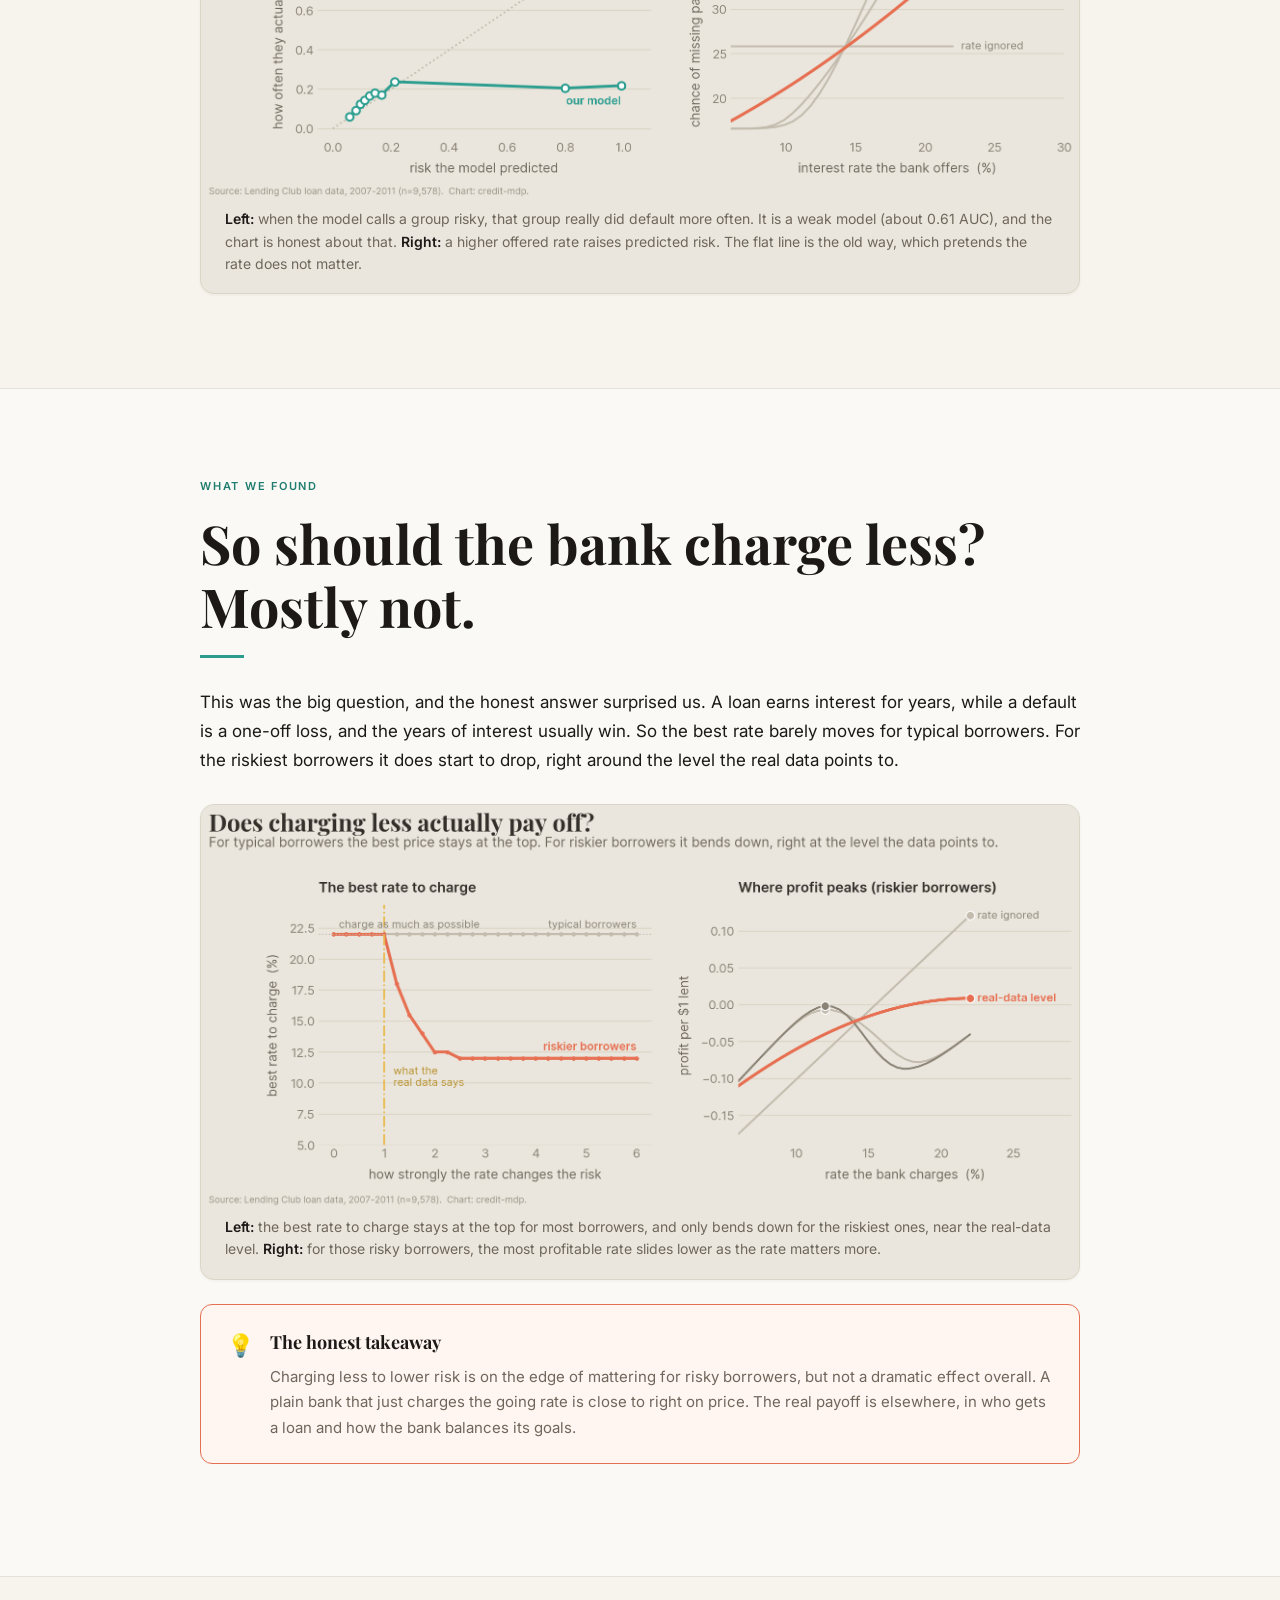
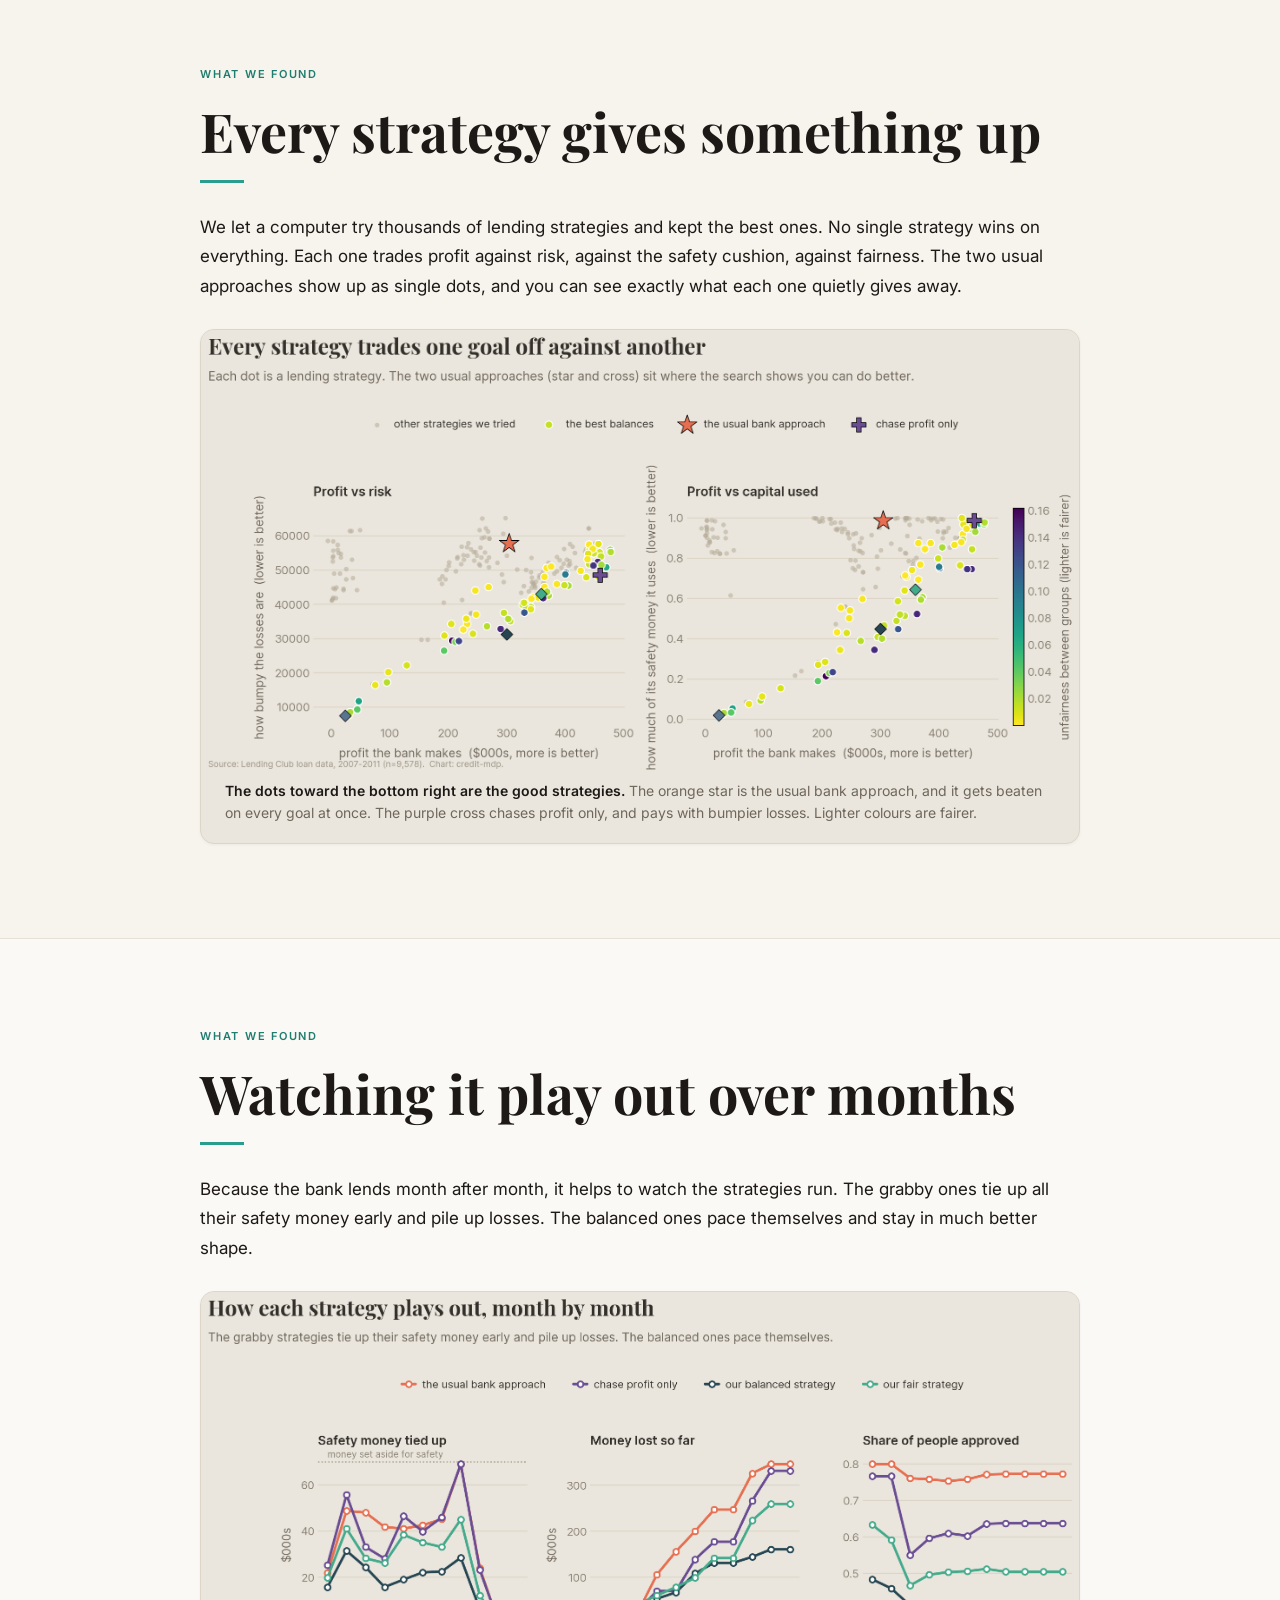
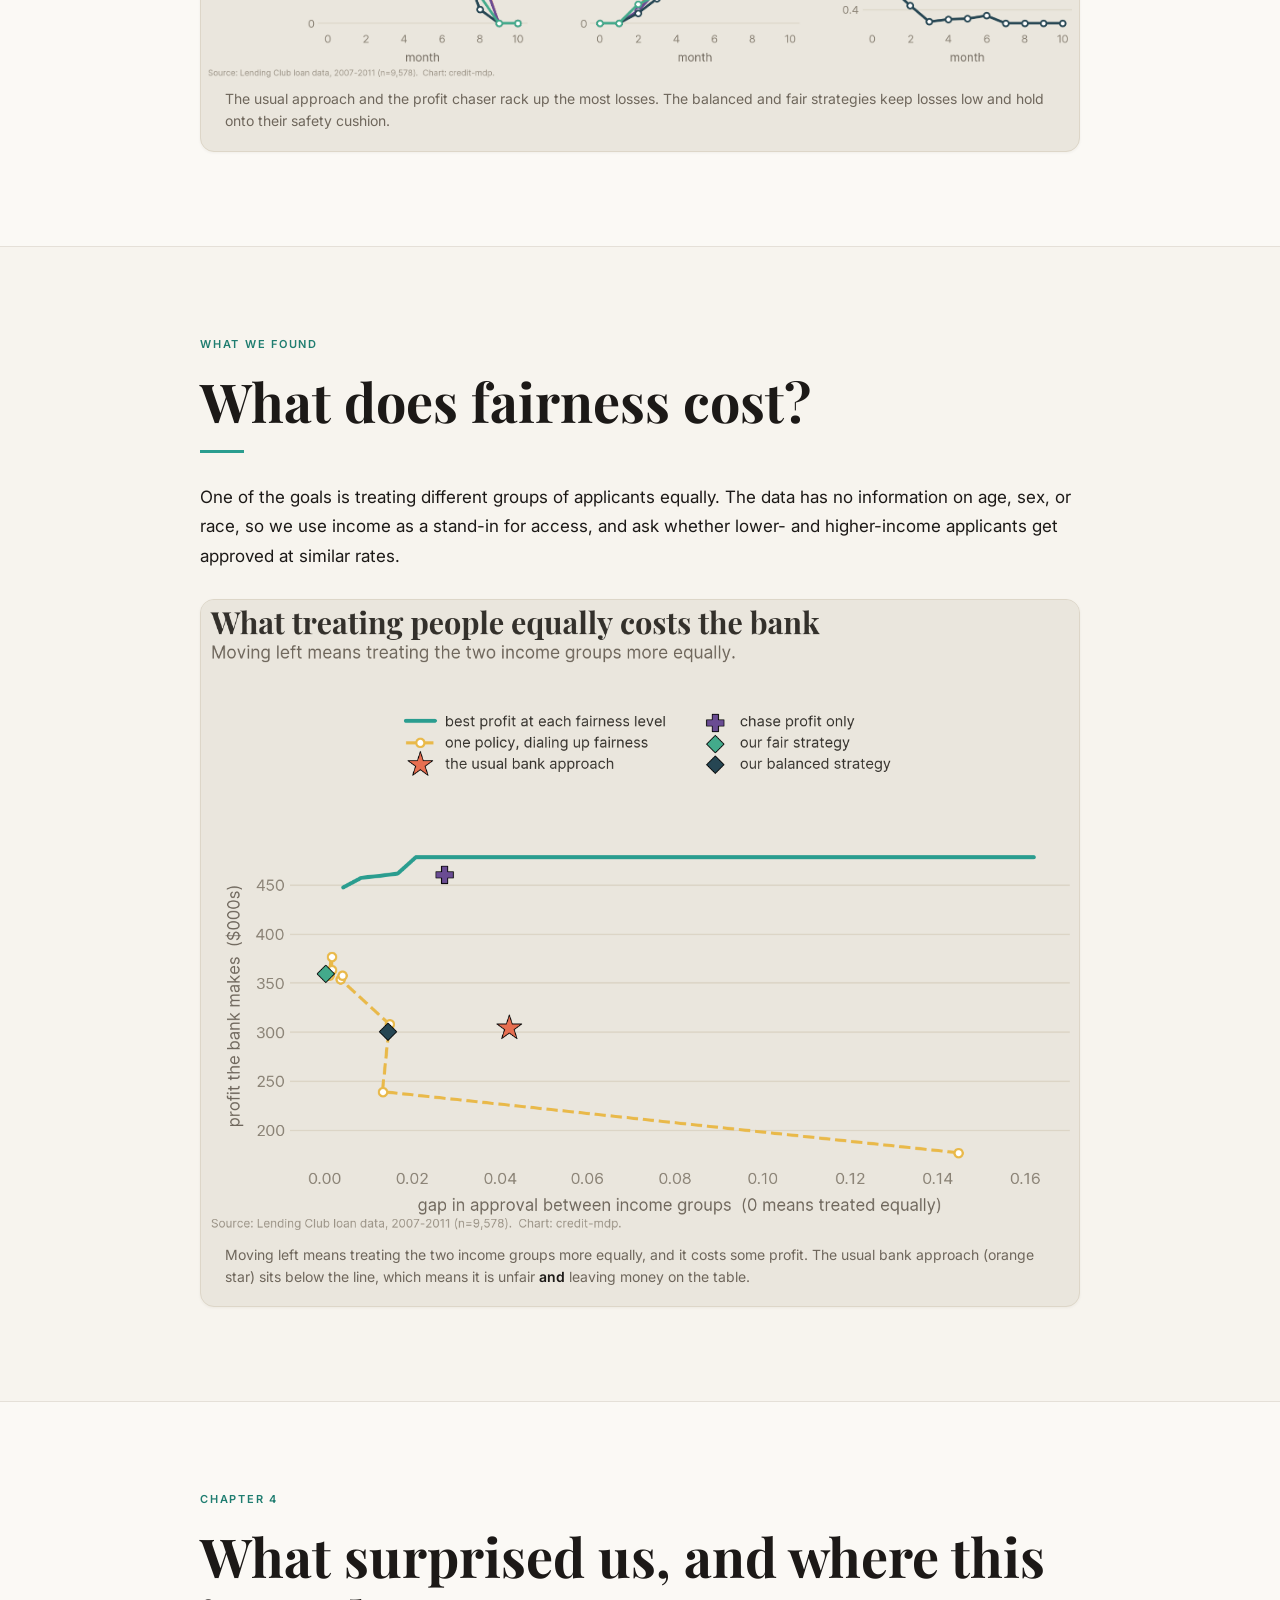
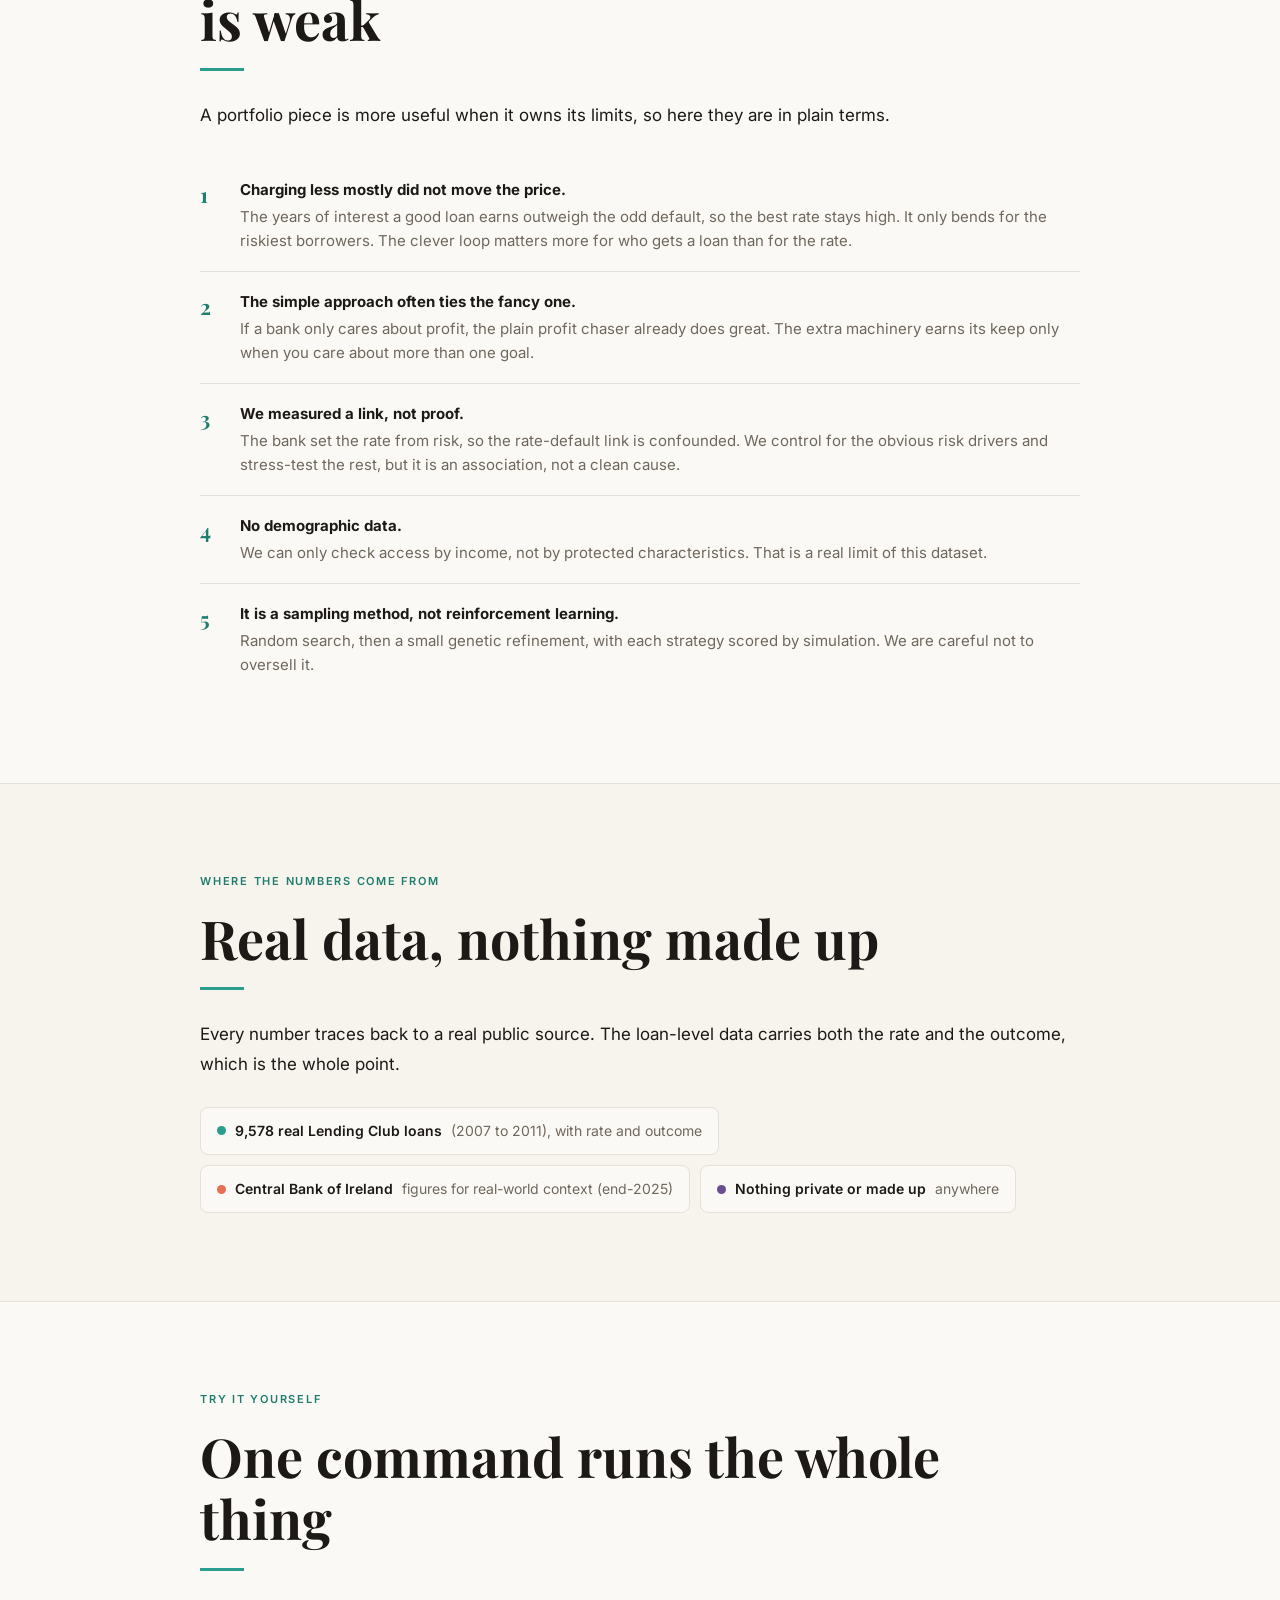
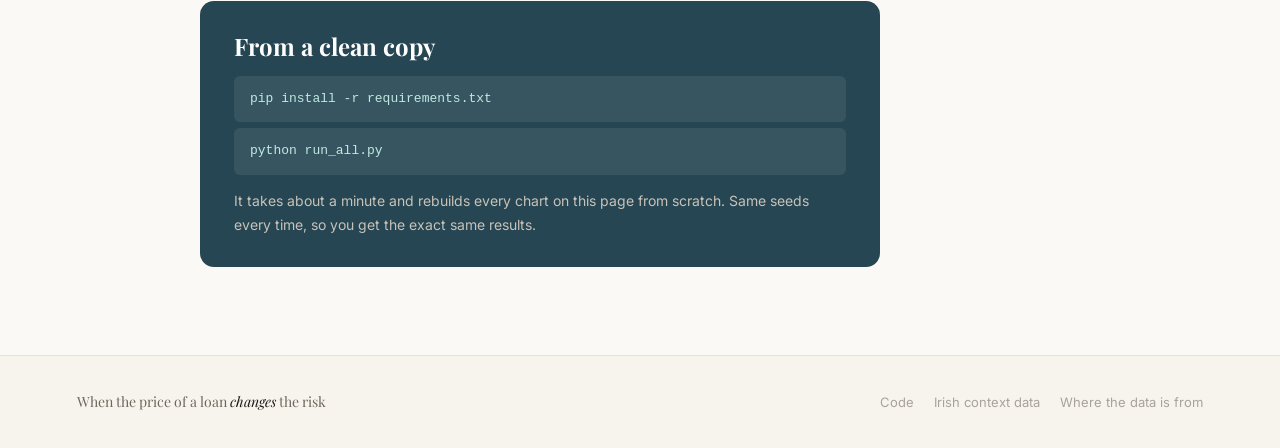
==== commit b71d2af6: "chart label edits" ====
--- a/docs/index.html
+++ b/docs/index.html
@@ -19,7 +19,7 @@
 body{
   background:var(--bg); color:var(--text);
   font-family:'Inter',-apple-system,BlinkMacSystemFont,sans-serif;
-  font-size:16px; line-height:1.68; overflow-x:hidden;
+  font-size:17px; line-height:1.72; overflow-x:hidden;
 }
 em{font-style:italic;}
 
@@ -51,9 +51,9 @@
 h1 em{color:var(--teal-deep);}
 h2{font-family:'Playfair Display',serif; font-size:clamp(30px,4.2vw,54px); line-height:1.16; margin-bottom:16px;}
 h3{font-family:'Playfair Display',serif; font-size:clamp(19px,2vw,24px); line-height:1.3; margin-bottom:10px;}
-.lead{font-size:19px; color:var(--text); font-weight:300; line-height:1.7; max-width:62ch;}
+.lead{font-size:21px; color:var(--text); font-weight:300; line-height:1.6; max-width:none;}
 .accent-line{width:44px; height:3px; background:var(--teal); margin:18px 0 30px;}
-p{max-width:64ch; margin-bottom:16px;}
+p{max-width:none; margin-bottom:16px;}
 .big-p{font-size:17px;}
 
 section{padding:88px clamp(26px,6vw,120px);}
@@ -61,17 +61,17 @@
 .alt{background:var(--surface);}
 /* keep section backgrounds full width but center the content so wide screens
    get balanced margins instead of a big empty strip on the right */
-section > .fade{max-width:1180px; margin:0 auto;}
+section > .fade{max-width:880px; margin:0 auto;}
 
 #hero{min-height:100vh; display:flex; flex-direction:column; justify-content:center; padding-top:110px;}
 .hero-note{
   margin-top:30px; padding:22px 26px; background:var(--surface);
-  border-left:3px solid var(--teal); border-radius:0 10px 10px 0; max-width:64ch;
+  border-left:3px solid var(--teal); border-radius:0 10px 10px 0; max-width:none;
 }
 .hero-note p{font-size:16px; color:var(--text); margin-bottom:0; max-width:none;}
 .hero-note strong{font-weight:600;}
 .hero-stats{
-  display:grid; grid-template-columns:repeat(3,1fr); gap:1px; margin-top:46px; max-width:760px;
+  display:grid; grid-template-columns:repeat(3,1fr); gap:1px; margin-top:46px; max-width:none;
   border:1px solid var(--border); border-radius:12px; overflow:hidden; background:var(--border);
 }
 .stat{padding:28px 30px; background:var(--bg);}
@@ -97,12 +97,12 @@
 .card h4{font-family:'Playfair Display',serif; font-size:19px; margin-bottom:8px;}
 .card p{font-size:14px; color:var(--muted); margin-bottom:0;}
 
-.fig{margin:24px 0 6px; background:var(--surface); border:1px solid var(--border); border-radius:14px; padding:20px clamp(14px,3vw,30px); box-shadow:0 1px 3px rgba(40,30,20,.04);}
+.fig{margin:28px 0 6px; background:#eae6dd; border:1px solid #ddd6c8; border-radius:14px; overflow:hidden; box-shadow:0 1px 3px rgba(40,30,20,.05);}
 .fig img{width:100%; height:auto; display:block;}
-.fig-cap{font-size:14px; color:var(--muted); line-height:1.6; margin-top:14px; max-width:none;}
+.fig-cap{font-size:14px; color:var(--muted); line-height:1.6; padding:4px 24px 18px; max-width:none;}
 .fig-cap b{color:var(--text); font-weight:600;}
 
-.callout{margin:24px 0; padding:22px 26px; background:#FFF6F2; border:1.5px solid var(--orange); border-radius:12px; display:flex; gap:16px; align-items:flex-start; max-width:74ch;}
+.callout{margin:24px 0; padding:22px 26px; background:#FFF6F2; border:1.5px solid var(--orange); border-radius:12px; display:flex; gap:16px; align-items:flex-start; max-width:none;}
 .callout .ic{font-size:22px;}
 .callout h4{font-family:'Playfair Display',serif; font-size:18px; margin-bottom:6px;}
 .callout p{font-size:15px; color:var(--muted); margin-bottom:0; max-width:none;}
@@ -112,7 +112,7 @@
 .chip strong{color:var(--text); font-weight:600;}
 .chip .d{width:9px;height:9px;border-radius:50%;}
 
-.lim{list-style:none; margin-top:30px; max-width:72ch;}
+.lim{list-style:none; margin-top:30px; max-width:none;}
 .lim li{display:flex; gap:16px; padding:18px 0; border-bottom:1px solid var(--border); font-size:15px; color:var(--muted); line-height:1.6;}
 .lim li:last-child{border-bottom:none;}
 .lim li strong{color:var(--text); display:block; margin-bottom:3px;}
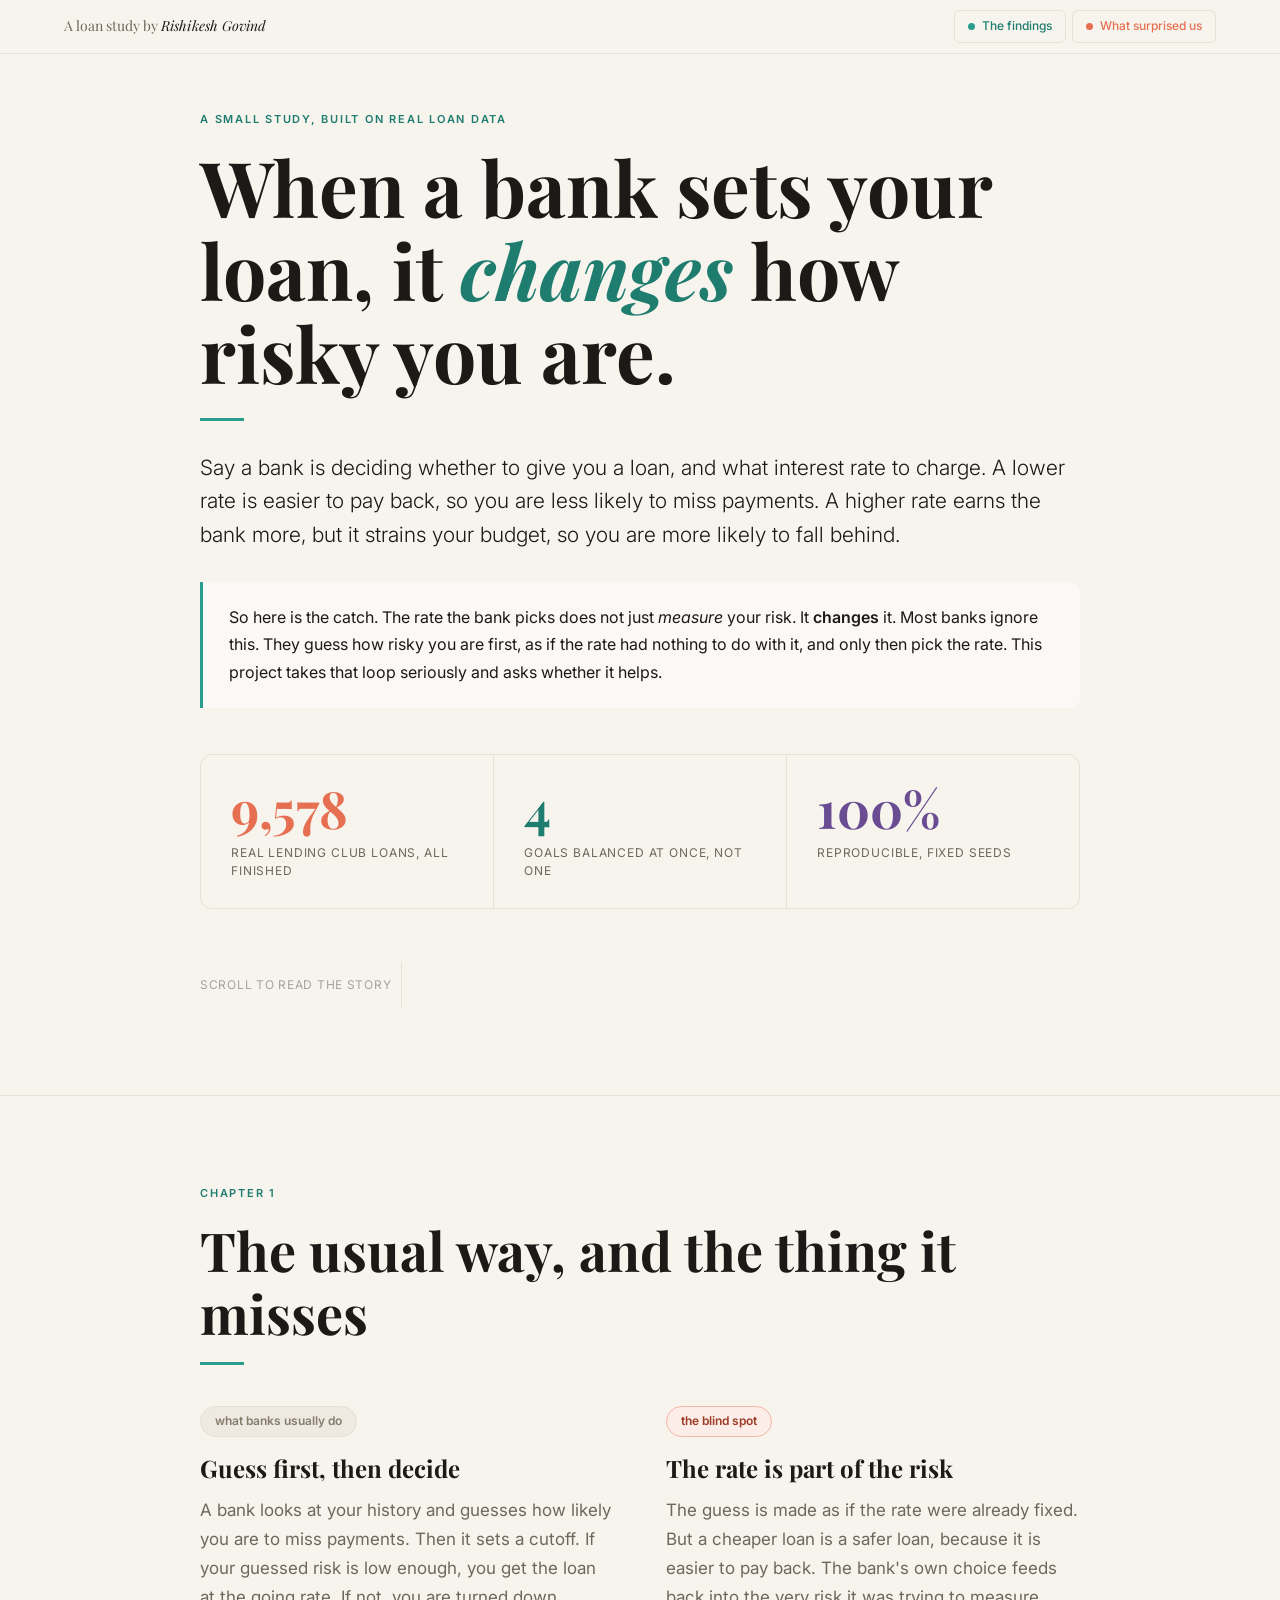
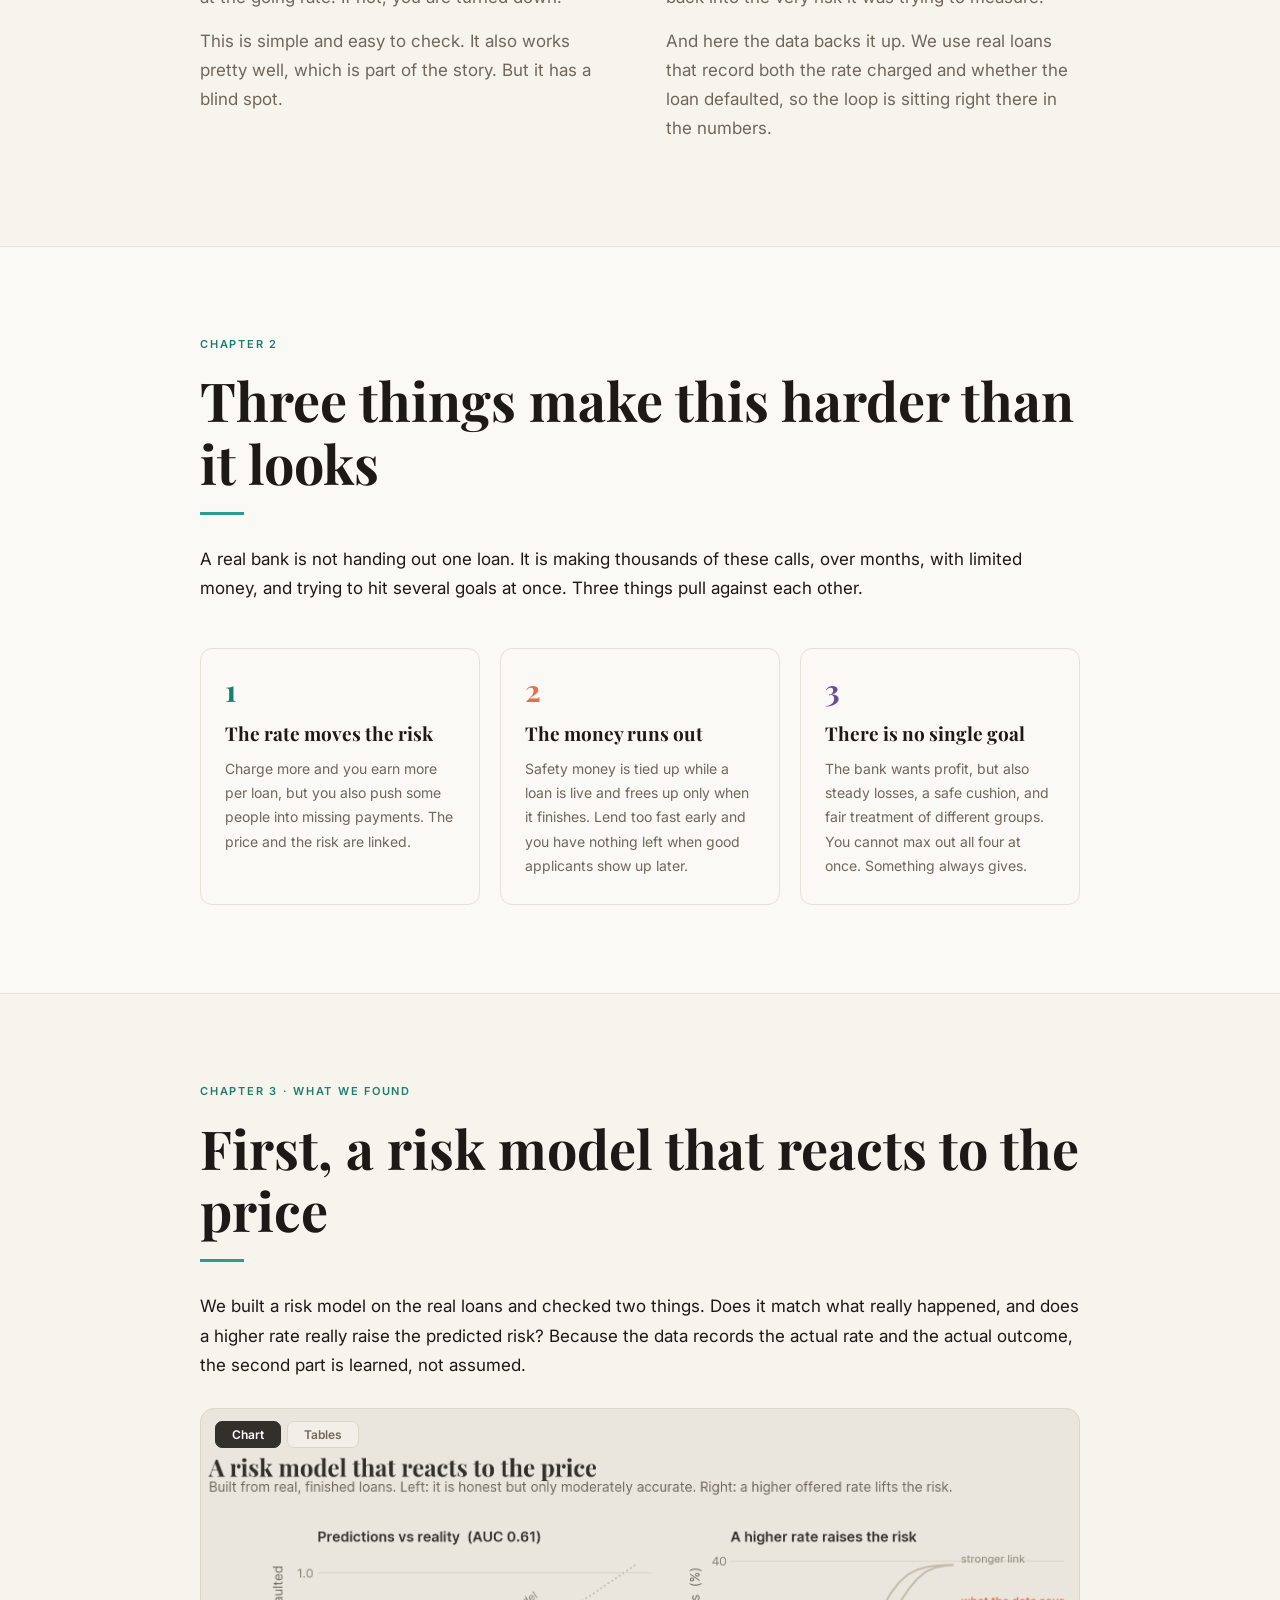
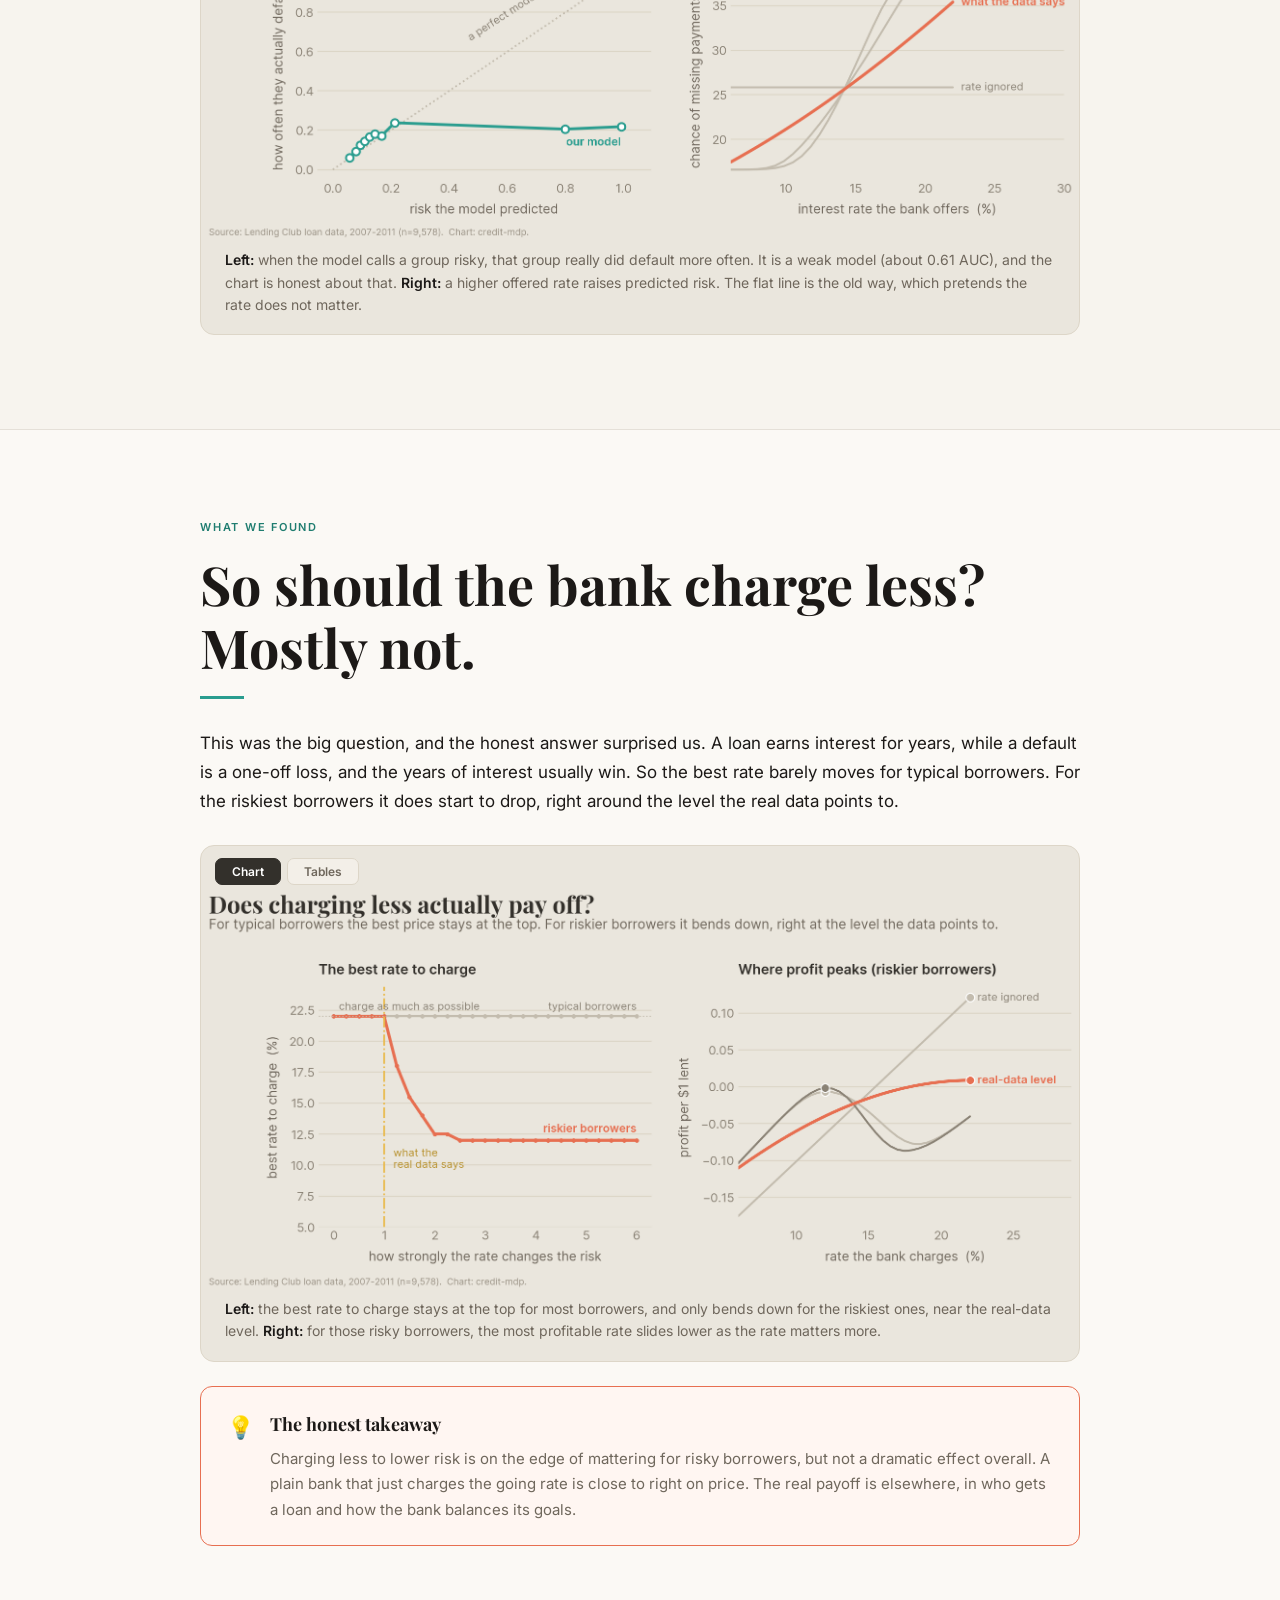
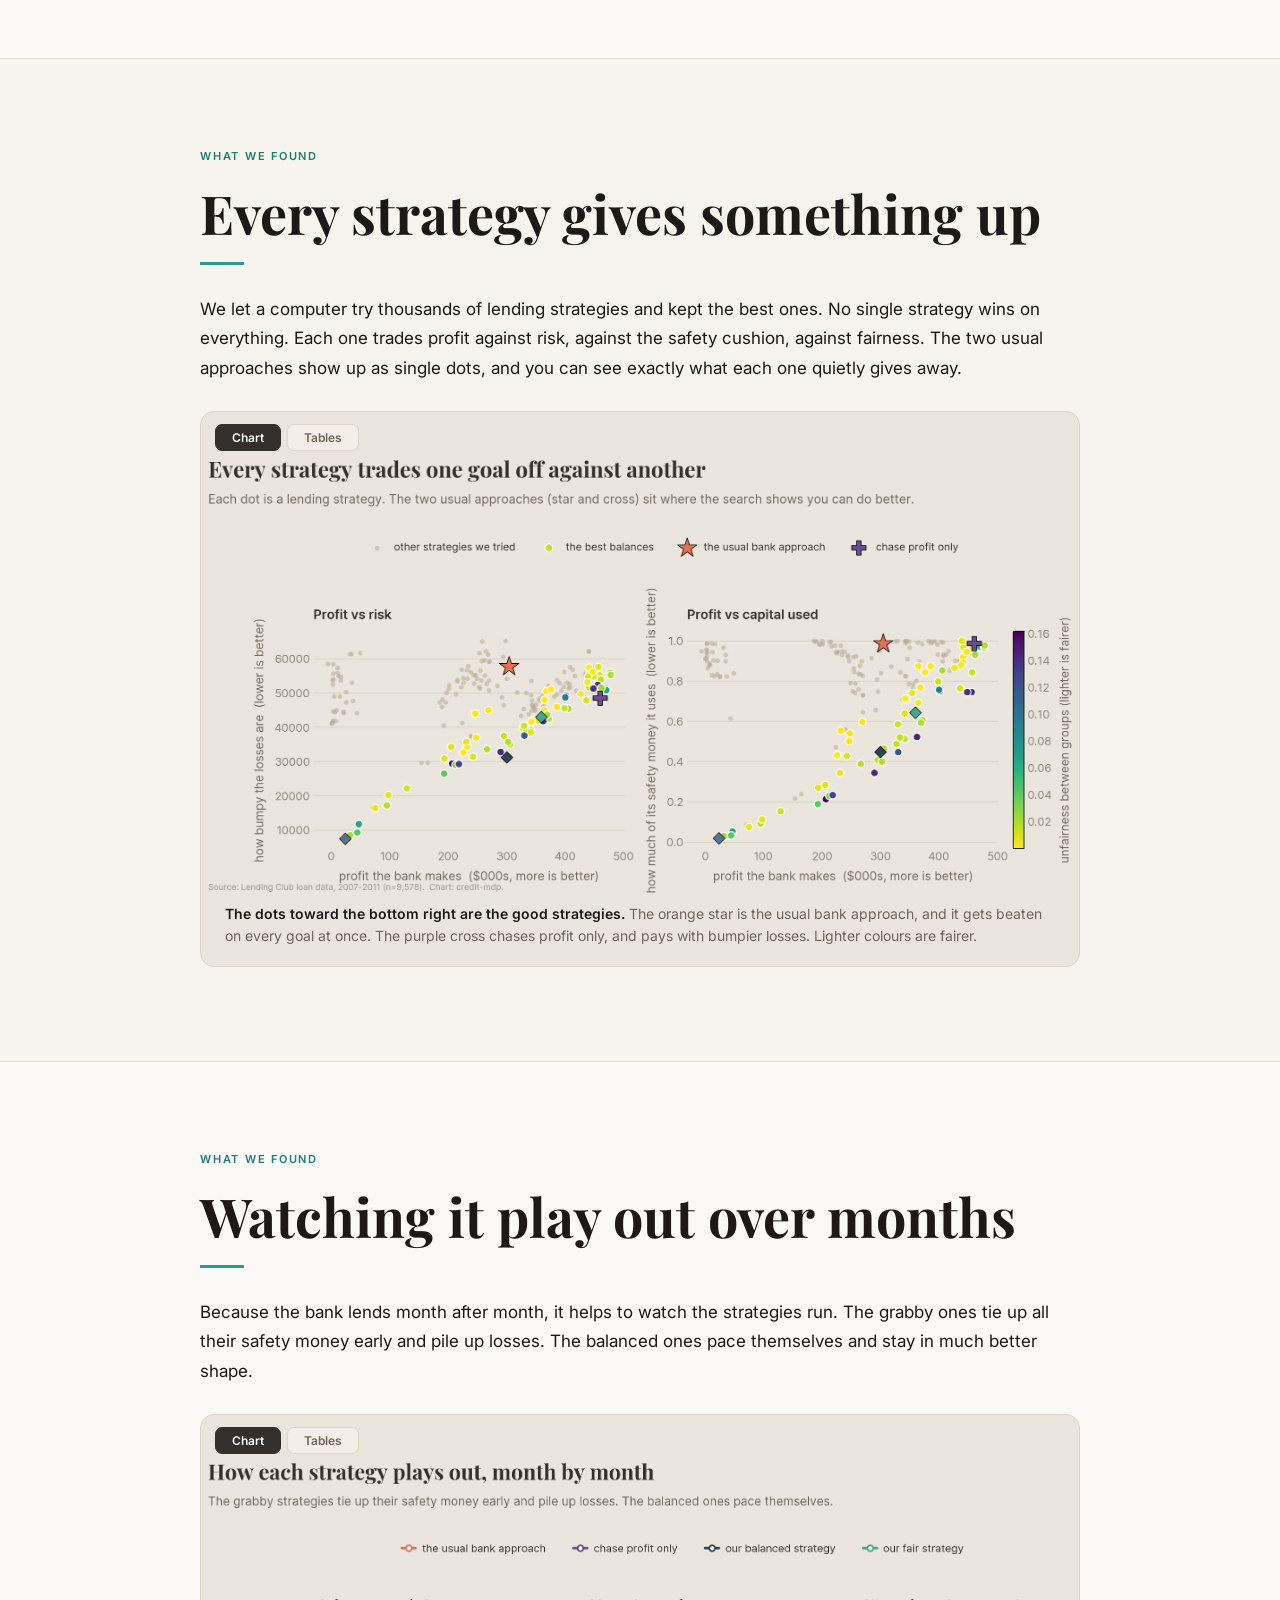
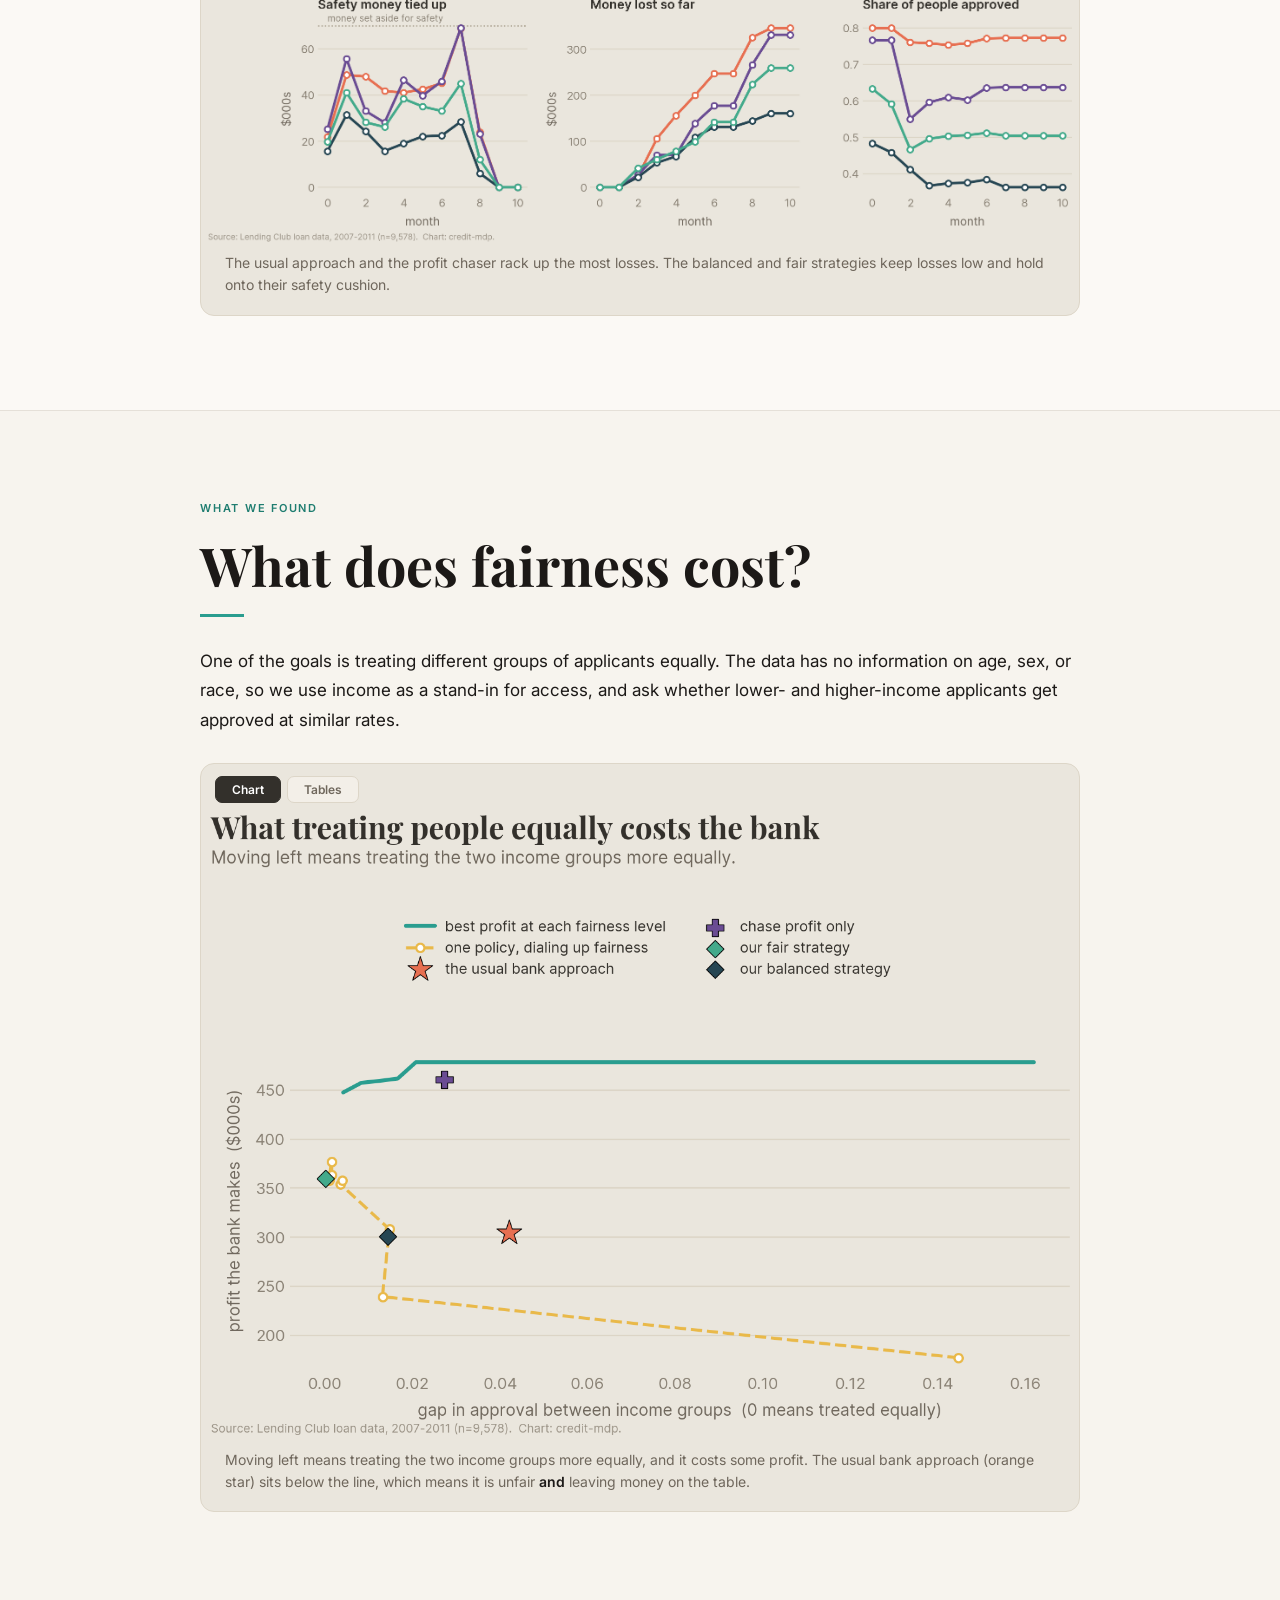
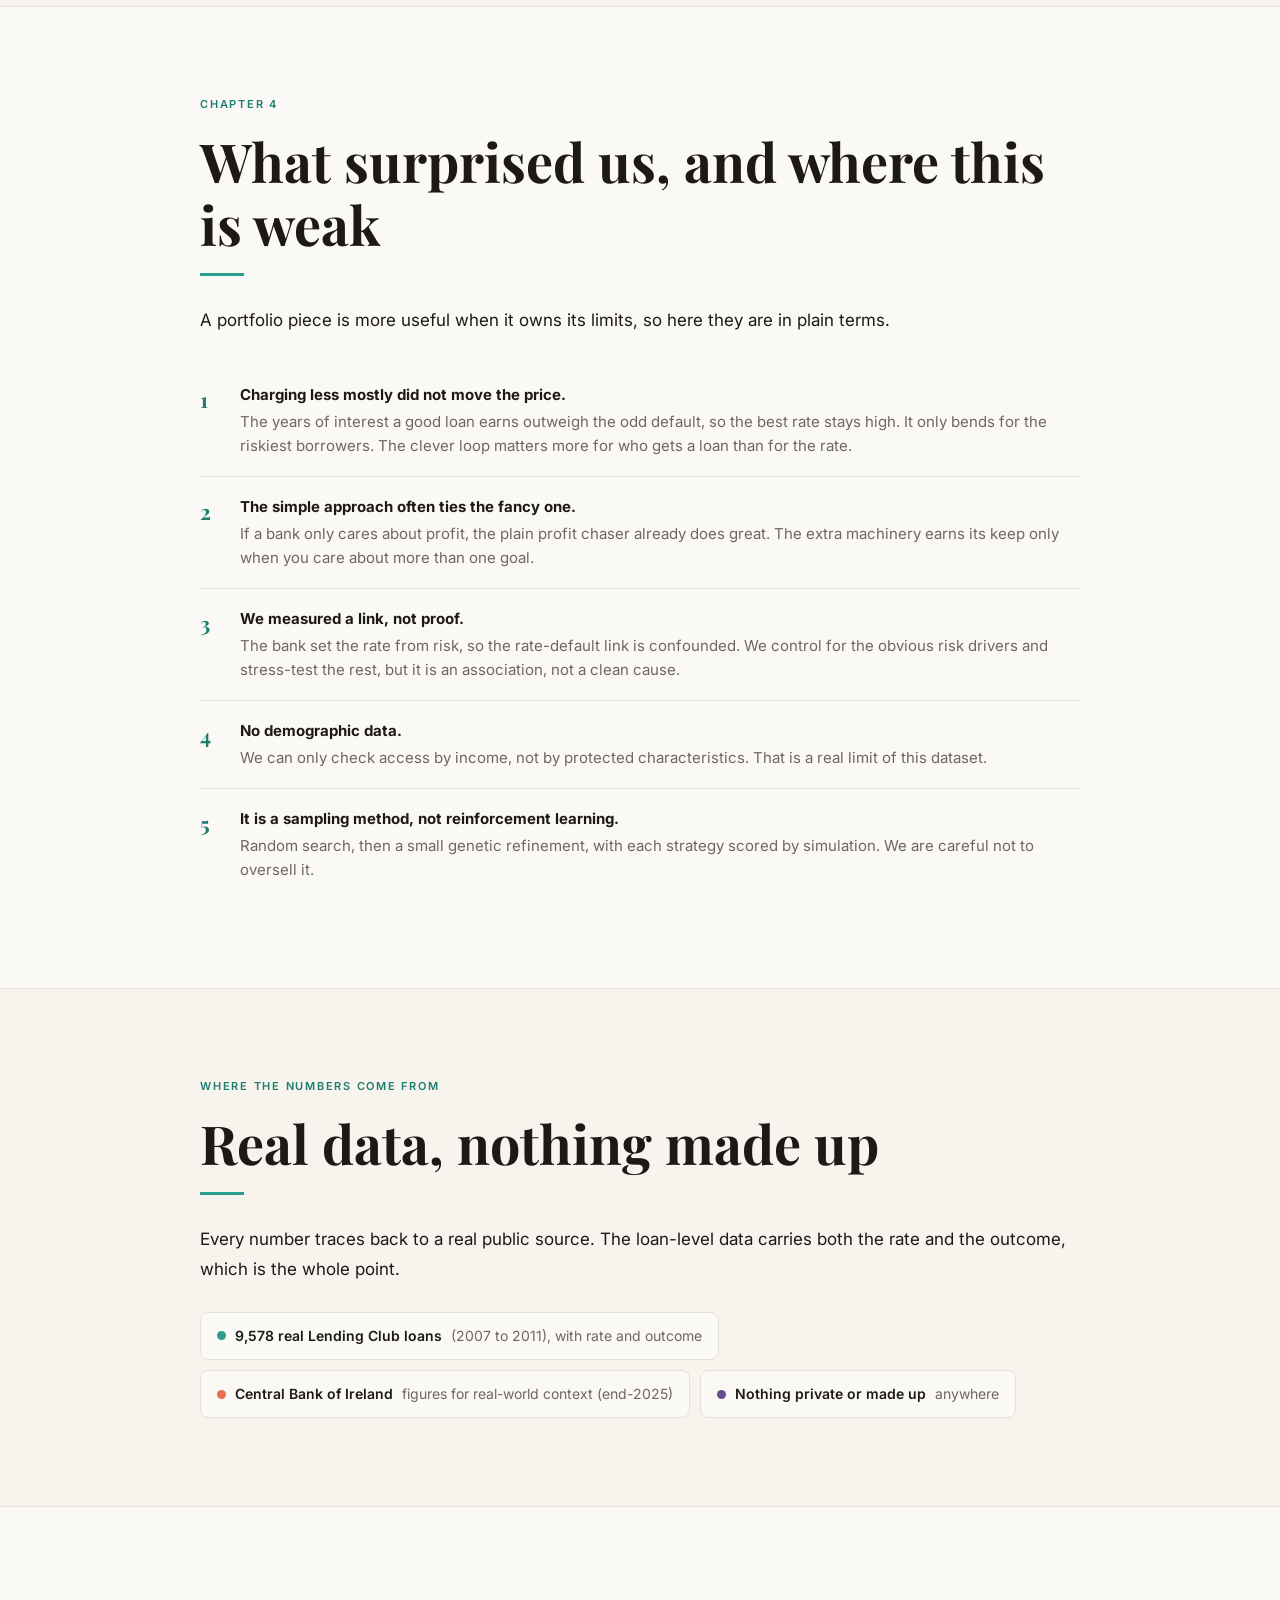
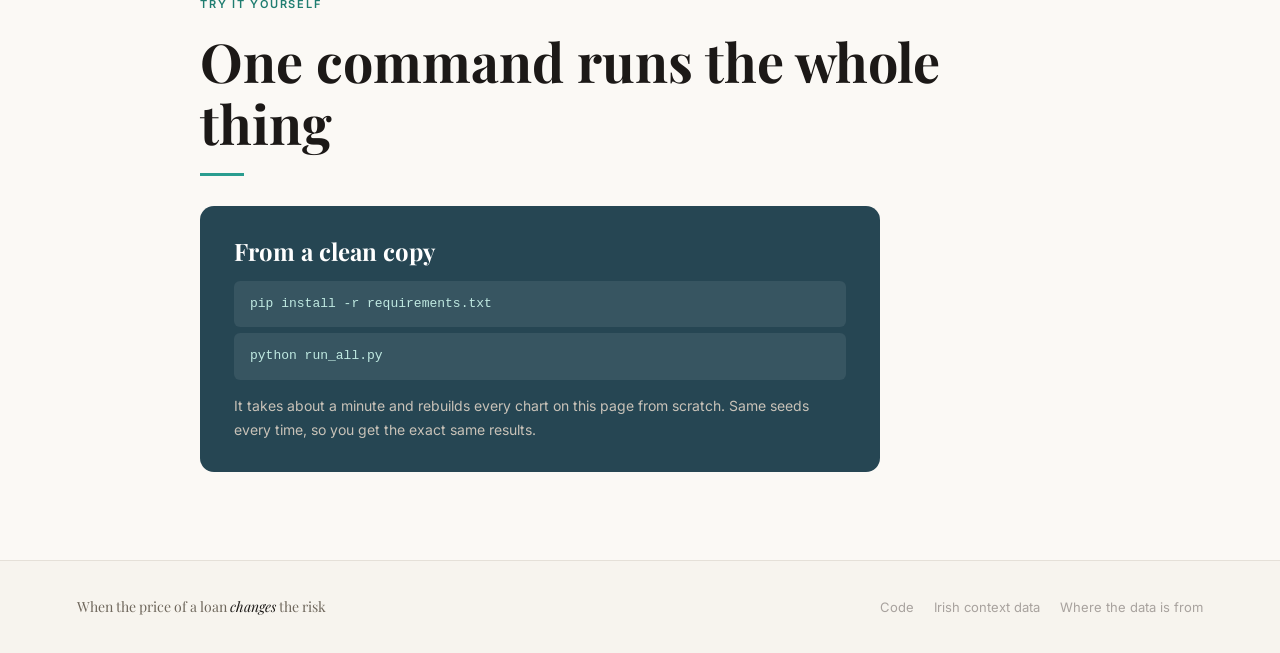
==== commit c110e037: "add tables tab" ====
--- a/docs/index.html
+++ b/docs/index.html
@@ -132,6 +132,30 @@
 
 .fade{opacity:0; transform:translateY(20px); transition:opacity .6s ease, transform .6s ease;}
 .fade.in{opacity:1; transform:none;}
+
+/* chart / numbers toggle */
+.viz{margin:28px 0 6px; background:#eae6dd; border:1px solid #ddd6c8; border-radius:14px; overflow:hidden;}
+.viz-tabs{display:flex; gap:6px; padding:12px 14px 2px;}
+.viz-tab{font-family:'Inter',sans-serif; font-size:12px; font-weight:600; color:#6f675c; background:#f3efe8; border:1px solid #ddd6c8; border-radius:7px; padding:5px 16px; cursor:pointer; transition:all .15s;}
+.viz-tab:hover{color:#33302b;}
+.viz-tab.is-active{background:#33302b; color:#fff; border-color:#33302b;}
+.viz-chart img{width:100%; height:auto; display:block;}
+.viz-chart[hidden],.viz-data[hidden]{display:none;}
+.viz-data{padding:12px 24px 22px; overflow-x:auto;}
+.data-table{min-width:480px;}
+.data-table{width:100%; border-collapse:collapse; font-family:'Inter',sans-serif; font-size:13.5px; color:#33302b;}
+.data-table th{text-align:right; font-weight:600; color:#6f675c; padding:9px 12px; border-bottom:2px solid #c9bfac;}
+.data-table th:first-child,.data-table td:first-child{text-align:left;}
+.data-table td{text-align:right; padding:8px 12px; border-bottom:1px solid #ddd6c8; font-variant-numeric:tabular-nums;}
+.data-table tbody tr:last-child td{border-bottom:none;}
+.data-table tbody tr:hover{background:#f1ede5;}
+.data-caption{font-size:12.5px; color:#8a8275; line-height:1.55; margin:16px 2px 0; max-width:none;}
+.data-h{font-family:'Playfair Display',serif; font-size:16px; color:#33302b; margin:22px 2px 8px;}
+.data-h:first-child{margin-top:4px;}
+.data-scroll{max-height:340px; overflow:auto; border:1px solid #ddd6c8; border-radius:8px; background:#f1ede5;}
+.data-scroll .data-table{min-width:480px;}
+.data-scroll thead th{position:sticky; top:0; background:#e3ded3;}
+
 </style>
 </head>
 <body>
@@ -243,12 +267,22 @@
     what really happened, and does a higher rate really raise the predicted risk?
     Because the data records the actual rate and the actual outcome, the second part
     is learned, not assumed.</p>
-    <div class="fig"><img src="figures/pd_model.png" alt="A risk model that matches reality and reacts to the price" />
-      <div class="fig-cap"><b>Left:</b> when the model calls a group risky, that group
+    <figure class="viz">
+      <div class="viz-tabs">
+        <button class="viz-tab is-active" data-view="chart">Chart</button>
+        <button class="viz-tab" data-view="data">Tables</button>
+      </div>
+      <div class="viz-chart"><img src="figures/pd_model.png" alt="A risk model that matches reality and reacts to the price" /></div>
+      <div class="viz-data" hidden>
+        <!-- TABLE:pd_model:START -->
+<p class="data-h">Predicted default at each offered rate (riskier borrowers)</p><div class="data-scroll"><table class="data-table"><thead><tr><th>Offered rate</th><th>Rate ignored</th><th>Data level</th><th>2x stronger</th><th>3x stronger</th></tr></thead><tbody><tr><td>6%</td><td>25.9%</td><td>17.4%</td><td>16.6%</td><td>16.6%</td></tr><tr><td>7%</td><td>25.9%</td><td>18.0%</td><td>16.6%</td><td>16.6%</td></tr><tr><td>7%</td><td>25.9%</td><td>18.6%</td><td>16.6%</td><td>16.6%</td></tr><tr><td>8%</td><td>25.9%</td><td>19.2%</td><td>16.7%</td><td>16.6%</td></tr><tr><td>9%</td><td>25.9%</td><td>19.8%</td><td>16.8%</td><td>16.7%</td></tr><tr><td>9%</td><td>25.9%</td><td>20.4%</td><td>17.0%</td><td>16.8%</td></tr><tr><td>10%</td><td>25.9%</td><td>21.0%</td><td>17.6%</td><td>17.0%</td></tr><tr><td>10%</td><td>25.9%</td><td>21.6%</td><td>18.3%</td><td>17.4%</td></tr><tr><td>11%</td><td>25.9%</td><td>22.3%</td><td>19.3%</td><td>18.1%</td></tr><tr><td>12%</td><td>25.9%</td><td>23.0%</td><td>20.5%</td><td>19.2%</td></tr><tr><td>12%</td><td>25.9%</td><td>23.6%</td><td>21.7%</td><td>20.5%</td></tr><tr><td>13%</td><td>25.9%</td><td>24.3%</td><td>23.0%</td><td>22.2%</td></tr><tr><td>14%</td><td>25.9%</td><td>25.0%</td><td>24.4%</td><td>24.1%</td></tr><tr><td>14%</td><td>25.9%</td><td>25.8%</td><td>25.8%</td><td>26.1%</td></tr><tr><td>15%</td><td>25.9%</td><td>26.5%</td><td>27.3%</td><td>28.2%</td></tr><tr><td>16%</td><td>25.9%</td><td>27.3%</td><td>28.9%</td><td>30.4%</td></tr><tr><td>16%</td><td>25.9%</td><td>28.0%</td><td>30.4%</td><td>32.6%</td></tr><tr><td>17%</td><td>25.9%</td><td>28.8%</td><td>32.1%</td><td>34.7%</td></tr><tr><td>18%</td><td>25.9%</td><td>29.6%</td><td>33.7%</td><td>36.4%</td></tr><tr><td>18%</td><td>25.9%</td><td>30.4%</td><td>35.3%</td><td>37.7%</td></tr><tr><td>19%</td><td>25.9%</td><td>31.2%</td><td>36.8%</td><td>38.5%</td></tr><tr><td>19%</td><td>25.9%</td><td>32.0%</td><td>38.0%</td><td>39.0%</td></tr><tr><td>20%</td><td>25.9%</td><td>32.8%</td><td>38.8%</td><td>39.3%</td></tr><tr><td>21%</td><td>25.9%</td><td>33.7%</td><td>39.3%</td><td>39.5%</td></tr><tr><td>21%</td><td>25.9%</td><td>34.5%</td><td>39.5%</td><td>39.6%</td></tr><tr><td>22%</td><td>25.9%</td><td>35.4%</td><td>39.6%</td><td>39.6%</td></tr></tbody></table></div><p class="data-h">How well the model is calibrated</p><table class="data-table"><thead><tr><th>Risk the model predicted</th><th>How often they defaulted</th></tr></thead><tbody><tr><td>6%</td><td>6%</td></tr><tr><td>8%</td><td>9%</td></tr><tr><td>9%</td><td>12%</td></tr><tr><td>11%</td><td>14%</td></tr><tr><td>13%</td><td>17%</td></tr><tr><td>14%</td><td>18%</td></tr><tr><td>17%</td><td>17%</td></tr><tr><td>21%</td><td>24%</td></tr><tr><td>80%</td><td>21%</td></tr><tr><td>99%</td><td>22%</td></tr></tbody></table><p class="data-caption">Every point plotted on the chart. Model AUC = 0.61.</p>
+<!-- TABLE:pd_model:END -->
+      </div>
+      <figcaption class="fig-cap"><b>Left:</b> when the model calls a group risky, that group
       really did default more often. It is a weak model (about 0.61 AUC), and the chart
       is honest about that. <b>Right:</b> a higher offered rate raises predicted risk.
-      The flat line is the old way, which pretends the rate does not matter.</div>
-    </div>
+      The flat line is the old way, which pretends the rate does not matter.</figcaption>
+    </figure>
   </div>
 </section>
 
@@ -261,12 +295,22 @@
     interest for years, while a default is a one-off loss, and the years of interest
     usually win. So the best rate barely moves for typical borrowers. For the riskiest
     borrowers it does start to drop, right around the level the real data points to.</p>
-    <div class="fig"><img src="figures/endogenous_terms.png" alt="The best rate to charge mostly stays high" />
-      <div class="fig-cap"><b>Left:</b> the best rate to charge stays at the top for
+    <figure class="viz">
+      <div class="viz-tabs">
+        <button class="viz-tab is-active" data-view="chart">Chart</button>
+        <button class="viz-tab" data-view="data">Tables</button>
+      </div>
+      <div class="viz-chart"><img src="figures/endogenous_terms.png" alt="The best rate to charge mostly stays high" /></div>
+      <div class="viz-data" hidden>
+        <!-- TABLE:endogenous_terms:START -->
+<p class="data-h">Best rate as the rate-to-risk link strengthens</p><div class="data-scroll"><table class="data-table"><thead><tr><th>Rate-to-risk strength</th><th>Best rate: typical</th><th>Best rate: riskier</th></tr></thead><tbody><tr><td>0.00</td><td>22%</td><td>22.0%</td></tr><tr><td>0.25</td><td>22%</td><td>22.0%</td></tr><tr><td>0.50</td><td>22%</td><td>22.0%</td></tr><tr><td>0.75</td><td>22%</td><td>22.0%</td></tr><tr><td>1.00</td><td>22%</td><td>22.0%</td></tr><tr><td>1.25</td><td>22%</td><td>18.0%</td></tr><tr><td>1.50</td><td>22%</td><td>15.5%</td></tr><tr><td>1.75</td><td>22%</td><td>14.0%</td></tr><tr><td>2.00</td><td>22%</td><td>12.5%</td></tr><tr><td>2.25</td><td>22%</td><td>12.5%</td></tr><tr><td>2.50</td><td>22%</td><td>12.0%</td></tr><tr><td>2.75</td><td>22%</td><td>12.0%</td></tr><tr><td>3.00</td><td>22%</td><td>12.0%</td></tr><tr><td>3.25</td><td>22%</td><td>12.0%</td></tr><tr><td>3.50</td><td>22%</td><td>12.0%</td></tr><tr><td>3.75</td><td>22%</td><td>12.0%</td></tr><tr><td>4.00</td><td>22%</td><td>12.0%</td></tr><tr><td>4.25</td><td>22%</td><td>12.0%</td></tr><tr><td>4.50</td><td>22%</td><td>12.0%</td></tr><tr><td>4.75</td><td>22%</td><td>12.0%</td></tr><tr><td>5.00</td><td>22%</td><td>12.0%</td></tr><tr><td>5.25</td><td>22%</td><td>12.0%</td></tr><tr><td>5.50</td><td>22%</td><td>12.0%</td></tr><tr><td>5.75</td><td>22%</td><td>12.0%</td></tr><tr><td>6.00</td><td>22%</td><td>12.0%</td></tr></tbody></table></div><p class="data-h">Profit per $1 lent at each rate (riskier borrowers)</p><div class="data-scroll"><table class="data-table"><thead><tr><th>Offered rate</th><th>strength 0</th><th>strength 1</th><th>strength 3</th><th>strength 6</th></tr></thead><tbody><tr><td>6%</td><td>-0.175</td><td>-0.110</td><td>-0.104</td><td>-0.104</td></tr><tr><td>6%</td><td>-0.166</td><td>-0.103</td><td>-0.093</td><td>-0.093</td></tr><tr><td>7%</td><td>-0.157</td><td>-0.097</td><td>-0.083</td><td>-0.083</td></tr><tr><td>8%</td><td>-0.148</td><td>-0.090</td><td>-0.072</td><td>-0.072</td></tr><tr><td>8%</td><td>-0.138</td><td>-0.084</td><td>-0.062</td><td>-0.062</td></tr><tr><td>8%</td><td>-0.129</td><td>-0.077</td><td>-0.052</td><td>-0.052</td></tr><tr><td>9%</td><td>-0.120</td><td>-0.072</td><td>-0.042</td><td>-0.042</td></tr><tr><td>10%</td><td>-0.111</td><td>-0.066</td><td>-0.033</td><td>-0.032</td></tr><tr><td>10%</td><td>-0.101</td><td>-0.060</td><td>-0.024</td><td>-0.023</td></tr><tr><td>10%</td><td>-0.092</td><td>-0.055</td><td>-0.017</td><td>-0.015</td></tr><tr><td>11%</td><td>-0.083</td><td>-0.050</td><td>-0.012</td><td>-0.009</td></tr><tr><td>12%</td><td>-0.073</td><td>-0.045</td><td>-0.008</td><td>-0.004</td></tr><tr><td>12%</td><td>-0.064</td><td>-0.040</td><td>-0.007</td><td>-0.002</td></tr><tr><td>12%</td><td>-0.055</td><td>-0.035</td><td>-0.007</td><td>-0.002</td></tr><tr><td>13%</td><td>-0.046</td><td>-0.031</td><td>-0.010</td><td>-0.007</td></tr><tr><td>14%</td><td>-0.036</td><td>-0.027</td><td>-0.014</td><td>-0.014</td></tr><tr><td>14%</td><td>-0.027</td><td>-0.023</td><td>-0.019</td><td>-0.025</td></tr><tr><td>15%</td><td>-0.018</td><td>-0.019</td><td>-0.026</td><td>-0.037</td></tr><tr><td>15%</td><td>-0.009</td><td>-0.015</td><td>-0.034</td><td>-0.050</td></tr><tr><td>16%</td><td>+0.001</td><td>-0.012</td><td>-0.042</td><td>-0.063</td></tr><tr><td>16%</td><td>+0.010</td><td>-0.009</td><td>-0.051</td><td>-0.073</td></tr><tr><td>16%</td><td>+0.019</td><td>-0.006</td><td>-0.060</td><td>-0.081</td></tr><tr><td>17%</td><td>+0.028</td><td>-0.004</td><td>-0.068</td><td>-0.085</td></tr><tr><td>18%</td><td>+0.038</td><td>-0.001</td><td>-0.074</td><td>-0.087</td></tr><tr><td>18%</td><td>+0.047</td><td>+0.001</td><td>-0.077</td><td>-0.086</td></tr><tr><td>18%</td><td>+0.056</td><td>+0.002</td><td>-0.078</td><td>-0.083</td></tr><tr><td>19%</td><td>+0.066</td><td>+0.004</td><td>-0.076</td><td>-0.079</td></tr><tr><td>20%</td><td>+0.075</td><td>+0.006</td><td>-0.072</td><td>-0.074</td></tr><tr><td>20%</td><td>+0.084</td><td>+0.007</td><td>-0.067</td><td>-0.068</td></tr><tr><td>20%</td><td>+0.093</td><td>+0.008</td><td>-0.061</td><td>-0.062</td></tr><tr><td>21%</td><td>+0.103</td><td>+0.008</td><td>-0.054</td><td>-0.055</td></tr><tr><td>22%</td><td>+0.112</td><td>+0.009</td><td>-0.047</td><td>-0.048</td></tr><tr><td>22%</td><td>+0.121</td><td>+0.009</td><td>-0.040</td><td>-0.040</td></tr></tbody></table></div><p class="data-caption">Every point plotted on the chart. Strength 1.0 is the level the real data points to.</p>
+<!-- TABLE:endogenous_terms:END -->
+      </div>
+      <figcaption class="fig-cap"><b>Left:</b> the best rate to charge stays at the top for
       most borrowers, and only bends down for the riskiest ones, near the real-data
       level. <b>Right:</b> for those risky borrowers, the most profitable rate slides
-      lower as the rate matters more.</div>
-    </div>
+      lower as the rate matters more.</figcaption>
+    </figure>
     <div class="callout">
       <div class="ic">💡</div>
       <div>
@@ -289,12 +333,22 @@
     No single strategy wins on everything. Each one trades profit against risk, against
     the safety cushion, against fairness. The two usual approaches show up as single
     dots, and you can see exactly what each one quietly gives away.</p>
-    <div class="fig"><img src="figures/pareto_front.png" alt="Every strategy trades one goal against another" />
-      <div class="fig-cap"><b>The dots toward the bottom right are the good strategies.</b>
+    <figure class="viz">
+      <div class="viz-tabs">
+        <button class="viz-tab is-active" data-view="chart">Chart</button>
+        <button class="viz-tab" data-view="data">Tables</button>
+      </div>
+      <div class="viz-chart"><img src="figures/pareto_front.png" alt="Every strategy trades one goal against another" /></div>
+      <div class="viz-data" hidden>
+        <!-- TABLE:pareto_front:START -->
+<p class="data-h">The highlighted strategies</p><table class="data-table"><thead><tr><th>Strategy</th><th>Profit ($000s)</th><th>Loss swing ($000s)</th><th>Safety money used</th><th>Approved</th><th>Unfairness gap</th></tr></thead><tbody><tr><td>The usual bank approach</td><td>304</td><td>58</td><td>0.99</td><td>0.77</td><td>0.042</td></tr><tr><td>Chase profit only</td><td>461</td><td>49</td><td>0.99</td><td>0.64</td><td>0.027</td></tr><tr><td>Our balanced strategy</td><td>300</td><td>31</td><td>0.45</td><td>0.36</td><td>0.014</td></tr><tr><td>Our fair strategy</td><td>360</td><td>43</td><td>0.64</td><td>0.50</td><td>0.000</td></tr><tr><td>Our cautious strategy</td><td>24</td><td>8</td><td>0.02</td><td>0.02</td><td>0.009</td></tr></tbody></table><p class="data-h">Every strategy the search tried (208 of them)</p><div class="data-scroll"><table class="data-table"><thead><tr><th>Profit ($000s)</th><th>Loss swing ($000s)</th><th>Safety money used</th><th>Approved</th><th>Unfairness gap</th></tr></thead><tbody><tr><td>478</td><td>55</td><td>0.98</td><td>0.65</td><td>0.019</td></tr><tr><td>478</td><td>56</td><td>0.97</td><td>0.67</td><td>0.028</td></tr><tr><td>471</td><td>51</td><td>0.97</td><td>0.63</td><td>0.065</td></tr><tr><td>462</td><td>52</td><td>0.93</td><td>0.62</td><td>0.023</td></tr><tr><td>462</td><td>54</td><td>0.99</td><td>0.67</td><td>0.015</td></tr><tr><td>459</td><td>55</td><td>0.98</td><td>0.67</td><td>0.011</td></tr><tr><td>457</td><td>58</td><td>0.96</td><td>0.66</td><td>0.007</td></tr><tr><td>457</td><td>54</td><td>0.95</td><td>0.65</td><td>0.023</td></tr><tr><td>457</td><td>48</td><td>0.84</td><td>0.61</td><td>0.014</td></tr><tr><td>456</td><td>52</td><td>0.75</td><td>0.55</td><td>0.143</td></tr><tr><td>452</td><td>56</td><td>0.94</td><td>0.60</td><td>0.014</td></tr><tr><td>451</td><td>58</td><td>0.98</td><td>0.64</td><td>0.015</td></tr><tr><td>450</td><td>57</td><td>0.98</td><td>0.63</td><td>0.031</td></tr><tr><td>449</td><td>55</td><td>0.98</td><td>0.66</td><td>0.011</td></tr><tr><td>449</td><td>51</td><td>0.75</td><td>0.55</td><td>0.138</td></tr><tr><td>449</td><td>51</td><td>0.99</td><td>0.63</td><td>0.019</td></tr><tr><td>447</td><td>56</td><td>0.95</td><td>0.64</td><td>0.002</td></tr><tr><td>446</td><td>55</td><td>0.97</td><td>0.64</td><td>0.015</td></tr><tr><td>442</td><td>56</td><td>0.97</td><td>0.67</td><td>0.007</td></tr><tr><td>441</td><td>57</td><td>0.92</td><td>0.69</td><td>0.001</td></tr><tr><td>441</td><td>52</td><td>0.89</td><td>0.59</td><td>0.014</td></tr><tr><td>441</td><td>53</td><td>0.97</td><td>0.61</td><td>0.014</td></tr><tr><td>440</td><td>62</td><td>0.97</td><td>0.69</td><td>0.003</td></tr><tr><td>440</td><td>62</td><td>0.97</td><td>0.69</td><td>0.003</td></tr><tr><td>440</td><td>55</td><td>1.00</td><td>0.68</td><td>0.007</td></tr><tr><td>439</td><td>53</td><td>0.88</td><td>0.61</td><td>0.002</td></tr><tr><td>437</td><td>48</td><td>0.76</td><td>0.57</td><td>0.009</td></tr><tr><td>436</td><td>56</td><td>0.90</td><td>0.66</td><td>0.003</td></tr><tr><td>435</td><td>55</td><td>0.90</td><td>0.65</td><td>0.003</td></tr><tr><td>428</td><td>51</td><td>0.90</td><td>0.56</td><td>0.055</td></tr><tr><td>427</td><td>50</td><td>0.87</td><td>0.60</td><td>0.002</td></tr><tr><td>419</td><td>51</td><td>0.85</td><td>0.53</td><td>0.067</td></tr><tr><td>417</td><td>55</td><td>0.95</td><td>0.66</td><td>0.007</td></tr><tr><td>413</td><td>57</td><td>0.93</td><td>0.62</td><td>0.002</td></tr><tr><td>408</td><td>52</td><td>0.93</td><td>0.58</td><td>0.010</td></tr><tr><td>408</td><td>58</td><td>0.93</td><td>0.65</td><td>0.003</td></tr><tr><td>407</td><td>53</td><td>0.99</td><td>0.66</td><td>0.003</td></tr><tr><td>406</td><td>51</td><td>0.90</td><td>0.55</td><td>0.018</td></tr><tr><td>406</td><td>45</td><td>0.85</td><td>0.53</td><td>0.021</td></tr><tr><td>403</td><td>53</td><td>1.00</td><td>0.63</td><td>0.002</td></tr><tr><td>402</td><td>49</td><td>0.75</td><td>0.50</td><td>0.112</td></tr><tr><td>401</td><td>49</td><td>0.76</td><td>0.50</td><td>0.096</td></tr><tr><td>399</td><td>46</td><td>0.80</td><td>0.54</td><td>0.013</td></tr><tr><td>398</td><td>56</td><td>0.93</td><td>0.65</td><td>0.007</td></tr><tr><td>398</td><td>52</td><td>0.98</td><td>0.59</td><td>0.010</td></tr><tr><td>394</td><td>51</td><td>1.00</td><td>0.62</td><td>0.006</td></tr><tr><td>391</td><td>53</td><td>1.00</td><td>0.64</td><td>0.002</td></tr><tr><td>386</td><td>54</td><td>0.99</td><td>0.58</td><td>0.010</td></tr><tr><td>386</td><td>46</td><td>0.87</td><td>0.59</td><td>0.001</td></tr><tr><td>386</td><td>50</td><td>1.00</td><td>0.64</td><td>0.002</td></tr><tr><td>382</td><td>49</td><td>1.00</td><td>0.64</td><td>0.011</td></tr><tr><td>376</td><td>51</td><td>0.84</td><td>0.55</td><td>0.001</td></tr><tr><td>372</td><td>43</td><td>0.61</td><td>0.45</td><td>0.020</td></tr><tr><td>371</td><td>52</td><td>0.98</td><td>0.62</td><td>0.002</td></tr><tr><td>369</td><td>44</td><td>0.59</td><td>0.44</td><td>0.020</td></tr><tr><td>369</td><td>51</td><td>0.77</td><td>0.55</td><td>0.001</td></tr><tr><td>367</td><td>51</td><td>0.90</td><td>0.59</td><td>0.002</td></tr><tr><td>365</td><td>48</td><td>0.87</td><td>0.55</td><td>0.001</td></tr><tr><td>365</td><td>45</td><td>0.69</td><td>0.53</td><td>0.001</td></tr><tr><td>363</td><td>46</td><td>0.99</td><td>0.58</td><td>0.006</td></tr><tr><td>363</td><td>42</td><td>0.52</td><td>0.42</td><td>0.145</td></tr><tr><td>363</td><td>45</td><td>0.88</td><td>0.54</td><td>0.001</td></tr><tr><td>361</td><td>49</td><td>0.80</td><td>0.57</td><td>0.001</td></tr><tr><td>360</td><td>43</td><td>0.64</td><td>0.50</td><td>0.000</td></tr><tr><td>356</td><td>49</td><td>0.79</td><td>0.56</td><td>0.001</td></tr><tr><td>355</td><td>48</td><td>0.77</td><td>0.49</td><td>0.004</td></tr><tr><td>354</td><td>42</td><td>0.74</td><td>0.46</td><td>0.004</td></tr><tr><td>350</td><td>47</td><td>0.97</td><td>0.55</td><td>0.001</td></tr><tr><td>349</td><td>45</td><td>1.00</td><td>0.61</td><td>0.002</td></tr><tr><td>348</td><td>45</td><td>0.79</td><td>0.48</td><td>0.004</td></tr><tr><td>346</td><td>46</td><td>0.91</td><td>0.53</td><td>0.001</td></tr><tr><td>345</td><td>46</td><td>1.00</td><td>0.61</td><td>0.011</td></tr><tr><td>345</td><td>42</td><td>0.71</td><td>0.53</td><td>0.001</td></tr><tr><td>345</td><td>46</td><td>1.00</td><td>0.57</td><td>0.007</td></tr><tr><td>343</td><td>47</td><td>0.82</td><td>0.48</td><td>0.000</td></tr><tr><td>343</td><td>48</td><td>1.00</td><td>0.62</td><td>0.011</td></tr><tr><td>343</td><td>45</td><td>0.99</td><td>0.56</td><td>0.003</td></tr><tr><td>343</td><td>42</td><td>0.71</td><td>0.51</td><td>0.000</td></tr><tr><td>342</td><td>54</td><td>0.83</td><td>0.49</td><td>0.000</td></tr><tr><td>342</td><td>50</td><td>1.00</td><td>0.54</td><td>0.001</td></tr><tr><td>342</td><td>39</td><td>0.51</td><td>0.43</td><td>0.015</td></tr><tr><td>342</td><td>39</td><td>0.64</td><td>0.44</td><td>0.007</td></tr><tr><td>337</td><td>44</td><td>0.71</td><td>0.50</td><td>0.000</td></tr><tr><td>334</td><td>39</td><td>0.52</td><td>0.40</td><td>0.015</td></tr><tr><td>333</td><td>50</td><td>0.84</td><td>0.51</td><td>0.000</td></tr><tr><td>331</td><td>38</td><td>0.45</td><td>0.38</td><td>0.119</td></tr><tr><td>330</td><td>40</td><td>0.59</td><td>0.42</td><td>0.011</td></tr><tr><td>329</td><td>45</td><td>1.00</td><td>0.59</td><td>0.015</td></tr><tr><td>328</td><td>40</td><td>0.49</td><td>0.40</td><td>0.015</td></tr><tr><td>325</td><td>43</td><td>1.00</td><td>0.58</td><td>0.026</td></tr><tr><td>318</td><td>50</td><td>0.87</td><td>0.48</td><td>0.000</td></tr><tr><td>307</td><td>35</td><td>0.47</td><td>0.38</td><td>0.015</td></tr><tr><td>303</td><td>36</td><td>0.40</td><td>0.37</td><td>0.019</td></tr><tr><td>301</td><td>54</td><td>0.84</td><td>0.47</td><td>0.000</td></tr><tr><td>300</td><td>31</td><td>0.45</td><td>0.36</td><td>0.014</td></tr><tr><td>298</td><td>65</td><td>0.95</td><td>0.77</td><td>0.004</td></tr><tr><td>296</td><td>38</td><td>0.41</td><td>0.36</td><td>0.014</td></tr><tr><td>295</td><td>47</td><td>0.75</td><td>0.51</td><td>0.000</td></tr><tr><td>294</td><td>61</td><td>0.81</td><td>0.47</td><td>0.000</td></tr><tr><td>292</td><td>49</td><td>0.66</td><td>0.41</td><td>0.003</td></tr><tr><td>290</td><td>33</td><td>0.34</td><td>0.31</td><td>0.143</td></tr><tr><td>285</td><td>52</td><td>0.91</td><td>0.64</td><td>0.052</td></tr><tr><td>270</td><td>59</td><td>0.73</td><td>0.43</td><td>0.001</td></tr><tr><td>270</td><td>59</td><td>0.73</td><td>0.43</td><td>0.001</td></tr><tr><td>270</td><td>51</td><td>0.65</td><td>0.59</td><td>0.001</td></tr><tr><td>270</td><td>54</td><td>0.83</td><td>0.66</td><td>0.003</td></tr><tr><td>269</td><td>45</td><td>0.60</td><td>0.39</td><td>0.002</td></tr><tr><td>268</td><td>61</td><td>0.90</td><td>0.70</td><td>0.003</td></tr><tr><td>267</td><td>34</td><td>0.39</td><td>0.32</td><td>0.018</td></tr><tr><td>266</td><td>53</td><td>0.83</td><td>0.67</td><td>0.001</td></tr><tr><td>265</td><td>62</td><td>0.88</td><td>0.69</td><td>0.003</td></tr><tr><td>263</td><td>55</td><td>0.76</td><td>0.44</td><td>0.001</td></tr><tr><td>262</td><td>60</td><td>0.84</td><td>0.70</td><td>0.003</td></tr><tr><td>258</td><td>65</td><td>0.92</td><td>0.75</td><td>0.008</td></tr><tr><td>257</td><td>59</td><td>0.79</td><td>0.65</td><td>0.003</td></tr><tr><td>256</td><td>54</td><td>0.74</td><td>0.66</td><td>0.003</td></tr><tr><td>255</td><td>57</td><td>0.85</td><td>0.70</td><td>0.003</td></tr><tr><td>254</td><td>51</td><td>0.86</td><td>0.68</td><td>0.003</td></tr><tr><td>253</td><td>62</td><td>0.92</td><td>0.75</td><td>0.004</td></tr><tr><td>253</td><td>52</td><td>0.75</td><td>0.42</td><td>0.001</td></tr><tr><td>249</td><td>54</td><td>0.79</td><td>0.60</td><td>0.002</td></tr><tr><td>248</td><td>37</td><td>0.54</td><td>0.37</td><td>0.002</td></tr><tr><td>247</td><td>44</td><td>0.50</td><td>0.38</td><td>0.002</td></tr><tr><td>247</td><td>55</td><td>0.90</td><td>0.67</td><td>0.003</td></tr><tr><td>244</td><td>53</td><td>0.93</td><td>0.68</td><td>0.016</td></tr><tr><td>244</td><td>55</td><td>0.92</td><td>0.75</td><td>0.038</td></tr><tr><td>243</td><td>31</td><td>0.43</td><td>0.32</td><td>0.010</td></tr><tr><td>239</td><td>37</td><td>0.56</td><td>0.38</td><td>0.002</td></tr><tr><td>239</td><td>37</td><td>0.56</td><td>0.38</td><td>0.002</td></tr><tr><td>239</td><td>56</td><td>0.95</td><td>0.76</td><td>0.067</td></tr><tr><td>234</td><td>58</td><td>0.93</td><td>0.72</td><td>0.016</td></tr><tr><td>233</td><td>54</td><td>0.95</td><td>0.63</td><td>0.002</td></tr><tr><td>233</td><td>34</td><td>0.55</td><td>0.40</td><td>0.002</td></tr><tr><td>232</td><td>57</td><td>0.98</td><td>0.72</td><td>0.005</td></tr><tr><td>231</td><td>36</td><td>0.34</td><td>0.29</td><td>0.005</td></tr><tr><td>227</td><td>53</td><td>0.95</td><td>0.71</td><td>0.022</td></tr><tr><td>226</td><td>33</td><td>0.43</td><td>0.31</td><td>0.001</td></tr><tr><td>226</td><td>33</td><td>0.43</td><td>0.31</td><td>0.001</td></tr><tr><td>226</td><td>54</td><td>0.94</td><td>0.71</td><td>0.021</td></tr><tr><td>224</td><td>41</td><td>0.47</td><td>0.47</td><td>0.012</td></tr><tr><td>223</td><td>57</td><td>0.94</td><td>0.61</td><td>0.006</td></tr><tr><td>222</td><td>52</td><td>0.98</td><td>0.72</td><td>0.046</td></tr><tr><td>219</td><td>29</td><td>0.23</td><td>0.23</td><td>0.129</td></tr><tr><td>216</td><td>54</td><td>0.97</td><td>0.70</td><td>0.047</td></tr><tr><td>215</td><td>53</td><td>0.99</td><td>0.66</td><td>0.006</td></tr><tr><td>213</td><td>29</td><td>0.23</td><td>0.24</td><td>0.033</td></tr><tr><td>213</td><td>50</td><td>0.99</td><td>0.66</td><td>0.010</td></tr><tr><td>207</td><td>29</td><td>0.21</td><td>0.22</td><td>0.162</td></tr><tr><td>206</td><td>34</td><td>0.28</td><td>0.24</td><td>0.008</td></tr><tr><td>201</td><td>52</td><td>0.98</td><td>0.67</td><td>0.035</td></tr><tr><td>201</td><td>51</td><td>1.00</td><td>0.64</td><td>0.006</td></tr><tr><td>197</td><td>50</td><td>0.98</td><td>0.67</td><td>0.051</td></tr><tr><td>195</td><td>47</td><td>0.98</td><td>0.65</td><td>0.018</td></tr><tr><td>194</td><td>31</td><td>0.27</td><td>0.23</td><td>0.008</td></tr><tr><td>193</td><td>26</td><td>0.19</td><td>0.21</td><td>0.041</td></tr><tr><td>193</td><td>41</td><td>0.28</td><td>0.24</td><td>0.008</td></tr><tr><td>190</td><td>48</td><td>1.00</td><td>0.62</td><td>0.002</td></tr><tr><td>189</td><td>46</td><td>1.00</td><td>0.64</td><td>0.010</td></tr><tr><td>186</td><td>47</td><td>1.00</td><td>0.63</td><td>0.015</td></tr><tr><td>165</td><td>30</td><td>0.24</td><td>0.28</td><td>0.046</td></tr><tr><td>154</td><td>30</td><td>0.22</td><td>0.25</td><td>0.146</td></tr><tr><td>129</td><td>22</td><td>0.15</td><td>0.15</td><td>0.011</td></tr><tr><td>98</td><td>20</td><td>0.11</td><td>0.10</td><td>0.006</td></tr><tr><td>95</td><td>17</td><td>0.09</td><td>0.10</td><td>0.018</td></tr><tr><td>95</td><td>17</td><td>0.09</td><td>0.10</td><td>0.018</td></tr><tr><td>75</td><td>16</td><td>0.08</td><td>0.08</td><td>0.006</td></tr><tr><td>71</td><td>17</td><td>0.09</td><td>0.09</td><td>0.097</td></tr><tr><td>49</td><td>62</td><td>0.84</td><td>0.74</td><td>0.000</td></tr><tr><td>47</td><td>12</td><td>0.05</td><td>0.06</td><td>0.068</td></tr><tr><td>45</td><td>9</td><td>0.03</td><td>0.04</td><td>0.042</td></tr><tr><td>45</td><td>9</td><td>0.03</td><td>0.04</td><td>0.042</td></tr><tr><td>45</td><td>9</td><td>0.03</td><td>0.04</td><td>0.042</td></tr><tr><td>44</td><td>44</td><td>0.62</td><td>0.60</td><td>0.002</td></tr><tr><td>37</td><td>48</td><td>0.82</td><td>0.70</td><td>0.003</td></tr><tr><td>35</td><td>53</td><td>0.90</td><td>0.78</td><td>0.005</td></tr><tr><td>35</td><td>61</td><td>0.93</td><td>0.84</td><td>0.001</td></tr><tr><td>32</td><td>9</td><td>0.03</td><td>0.03</td><td>0.021</td></tr><tr><td>32</td><td>61</td><td>0.97</td><td>0.84</td><td>0.001</td></tr><tr><td>30</td><td>8</td><td>0.02</td><td>0.02</td><td>0.009</td></tr><tr><td>25</td><td>47</td><td>0.82</td><td>0.71</td><td>0.003</td></tr><tr><td>25</td><td>50</td><td>0.82</td><td>0.73</td><td>0.000</td></tr><tr><td>24</td><td>8</td><td>0.02</td><td>0.02</td><td>0.009</td></tr><tr><td>23</td><td>8</td><td>0.02</td><td>0.01</td><td>0.013</td></tr><tr><td>23</td><td>8</td><td>0.02</td><td>0.01</td><td>0.013</td></tr><tr><td>23</td><td>8</td><td>0.02</td><td>0.01</td><td>0.013</td></tr><tr><td>21</td><td>45</td><td>0.90</td><td>0.72</td><td>0.004</td></tr><tr><td>21</td><td>44</td><td>0.83</td><td>0.70</td><td>0.003</td></tr><tr><td>17</td><td>55</td><td>0.98</td><td>0.88</td><td>0.006</td></tr><tr><td>16</td><td>54</td><td>0.83</td><td>0.76</td><td>0.008</td></tr><tr><td>15</td><td>49</td><td>0.90</td><td>0.82</td><td>0.003</td></tr><tr><td>12</td><td>55</td><td>0.94</td><td>0.85</td><td>0.002</td></tr><tr><td>11</td><td>57</td><td>0.99</td><td>0.86</td><td>0.010</td></tr><tr><td>11</td><td>56</td><td>0.83</td><td>0.78</td><td>0.037</td></tr><tr><td>9</td><td>45</td><td>0.88</td><td>0.75</td><td>0.029</td></tr><tr><td>8</td><td>42</td><td>0.89</td><td>0.70</td><td>0.033</td></tr><tr><td>7</td><td>45</td><td>0.88</td><td>0.76</td><td>0.054</td></tr><tr><td>5</td><td>49</td><td>0.86</td><td>0.78</td><td>0.045</td></tr><tr><td>3</td><td>56</td><td>0.99</td><td>0.87</td><td>0.052</td></tr><tr><td>3</td><td>58</td><td>0.99</td><td>0.86</td><td>0.052</td></tr><tr><td>3</td><td>45</td><td>0.94</td><td>0.71</td><td>0.004</td></tr><tr><td>3</td><td>42</td><td>0.92</td><td>0.71</td><td>0.021</td></tr><tr><td>3</td><td>54</td><td>0.95</td><td>0.84</td><td>0.032</td></tr><tr><td>3</td><td>53</td><td>0.94</td><td>0.83</td><td>0.036</td></tr><tr><td>3</td><td>42</td><td>0.90</td><td>0.74</td><td>0.054</td></tr><tr><td>2</td><td>54</td><td>0.96</td><td>0.84</td><td>0.024</td></tr><tr><td>1</td><td>41</td><td>0.91</td><td>0.72</td><td>0.026</td></tr><tr><td>1</td><td>41</td><td>0.91</td><td>0.72</td><td>0.026</td></tr><tr><td>-6</td><td>59</td><td>0.95</td><td>0.84</td><td>0.032</td></tr></tbody></table></div><p class="data-caption">Each row in the lower table is one dot on the chart. Profit and approvals want to be high; the rest want to be low.</p>
+<!-- TABLE:pareto_front:END -->
+      </div>
+      <figcaption class="fig-cap"><b>The dots toward the bottom right are the good strategies.</b>
       The orange star is the usual bank approach, and it gets beaten on every goal at
       once. The purple cross chases profit only, and pays with bumpier losses. Lighter
-      colours are fairer.</div>
-    </div>
+      colours are fairer.</figcaption>
+    </figure>
   </div>
 </section>
 
@@ -306,11 +360,21 @@
     <p>Because the bank lends month after month, it helps to watch the strategies run.
     The grabby ones tie up all their safety money early and pile up losses. The
     balanced ones pace themselves and stay in much better shape.</p>
-    <div class="fig"><img src="figures/portfolio_trajectories.png" alt="How each strategy plays out month by month" />
-      <div class="fig-cap">The usual approach and the profit chaser rack up the most
+    <figure class="viz">
+      <div class="viz-tabs">
+        <button class="viz-tab is-active" data-view="chart">Chart</button>
+        <button class="viz-tab" data-view="data">Tables</button>
+      </div>
+      <div class="viz-chart"><img src="figures/portfolio_trajectories.png" alt="How each strategy plays out month by month" /></div>
+      <div class="viz-data" hidden>
+        <!-- TABLE:portfolio_trajectories:START -->
+<p class="data-h">Money lost so far ($000s)</p><table class="data-table"><thead><tr><th>Month</th><th>Usual bank</th><th>Chase profit</th><th>Balanced</th><th>Fair</th></tr></thead><tbody><tr><td>0</td><td>0</td><td>0</td><td>0</td><td>0</td></tr><tr><td>1</td><td>0</td><td>0</td><td>0</td><td>0</td></tr><tr><td>2</td><td>24</td><td>27</td><td>22</td><td>41</td></tr><tr><td>3</td><td>106</td><td>70</td><td>53</td><td>61</td></tr><tr><td>4</td><td>156</td><td>70</td><td>67</td><td>79</td></tr><tr><td>5</td><td>200</td><td>139</td><td>108</td><td>99</td></tr><tr><td>6</td><td>247</td><td>177</td><td>131</td><td>142</td></tr><tr><td>7</td><td>247</td><td>177</td><td>131</td><td>142</td></tr><tr><td>8</td><td>326</td><td>266</td><td>144</td><td>224</td></tr><tr><td>9</td><td>346</td><td>332</td><td>161</td><td>260</td></tr><tr><td>10</td><td>346</td><td>332</td><td>161</td><td>260</td></tr></tbody></table><p class="data-h">Safety money tied up ($000s)</p><table class="data-table"><thead><tr><th>Month</th><th>Usual bank</th><th>Chase profit</th><th>Balanced</th><th>Fair</th></tr></thead><tbody><tr><td>0</td><td>22</td><td>25</td><td>16</td><td>20</td></tr><tr><td>1</td><td>49</td><td>56</td><td>31</td><td>41</td></tr><tr><td>2</td><td>48</td><td>33</td><td>24</td><td>28</td></tr><tr><td>3</td><td>42</td><td>28</td><td>16</td><td>26</td></tr><tr><td>4</td><td>41</td><td>46</td><td>19</td><td>38</td></tr><tr><td>5</td><td>43</td><td>40</td><td>22</td><td>35</td></tr><tr><td>6</td><td>45</td><td>46</td><td>22</td><td>33</td></tr><tr><td>7</td><td>69</td><td>69</td><td>28</td><td>45</td></tr><tr><td>8</td><td>24</td><td>23</td><td>6</td><td>12</td></tr><tr><td>9</td><td>-0</td><td>0</td><td>0</td><td>0</td></tr><tr><td>10</td><td>-0</td><td>0</td><td>0</td><td>0</td></tr></tbody></table><p class="data-h">Share of people approved</p><table class="data-table"><thead><tr><th>Month</th><th>Usual bank</th><th>Chase profit</th><th>Balanced</th><th>Fair</th></tr></thead><tbody><tr><td>0</td><td>0.80</td><td>0.77</td><td>0.48</td><td>0.63</td></tr><tr><td>1</td><td>0.80</td><td>0.77</td><td>0.46</td><td>0.59</td></tr><tr><td>2</td><td>0.76</td><td>0.55</td><td>0.41</td><td>0.47</td></tr><tr><td>3</td><td>0.76</td><td>0.60</td><td>0.37</td><td>0.50</td></tr><tr><td>4</td><td>0.75</td><td>0.61</td><td>0.37</td><td>0.50</td></tr><tr><td>5</td><td>0.76</td><td>0.60</td><td>0.38</td><td>0.51</td></tr><tr><td>6</td><td>0.77</td><td>0.64</td><td>0.38</td><td>0.51</td></tr><tr><td>7</td><td>0.77</td><td>0.64</td><td>0.36</td><td>0.50</td></tr><tr><td>8</td><td>0.77</td><td>0.64</td><td>0.36</td><td>0.50</td></tr><tr><td>9</td><td>0.77</td><td>0.64</td><td>0.36</td><td>0.50</td></tr><tr><td>10</td><td>0.77</td><td>0.64</td><td>0.36</td><td>0.50</td></tr></tbody></table><p class="data-caption">Every point plotted across the three panels, for one representative run.</p>
+<!-- TABLE:portfolio_trajectories:END -->
+      </div>
+      <figcaption class="fig-cap">The usual approach and the profit chaser rack up the most
       losses. The balanced and fair strategies keep losses low and hold onto their
-      safety cushion.</div>
-    </div>
+      safety cushion.</figcaption>
+    </figure>
   </div>
 </section>
 
@@ -322,11 +386,21 @@
     <p>One of the goals is treating different groups of applicants equally. The data
     has no information on age, sex, or race, so we use income as a stand-in for access,
     and ask whether lower- and higher-income applicants get approved at similar rates.</p>
-    <div class="fig"><img src="figures/fairness_return_frontier.png" alt="What fairness costs the bank" />
-      <div class="fig-cap">Moving left means treating the two income groups more equally,
+    <figure class="viz">
+      <div class="viz-tabs">
+        <button class="viz-tab is-active" data-view="chart">Chart</button>
+        <button class="viz-tab" data-view="data">Tables</button>
+      </div>
+      <div class="viz-chart"><img src="figures/fairness_return_frontier.png" alt="What fairness costs the bank" /></div>
+      <div class="viz-data" hidden>
+        <!-- TABLE:fairness_return_frontier:START -->
+<p class="data-h">The marked strategies</p><table class="data-table"><thead><tr><th>Strategy</th><th>Approval gap</th><th>Profit ($000s)</th></tr></thead><tbody><tr><td>The usual bank approach</td><td>0.042</td><td>304</td></tr><tr><td>Chase profit only</td><td>0.027</td><td>461</td></tr><tr><td>Our fair strategy</td><td>0.000</td><td>360</td></tr><tr><td>Our balanced strategy</td><td>0.014</td><td>300</td></tr></tbody></table><p class="data-h">The frontier line (40 points)</p><div class="data-scroll"><table class="data-table"><thead><tr><th>Largest gap allowed</th><th>Best profit ($000s)</th></tr></thead><tbody><tr><td>0.000</td><td>nan</td></tr><tr><td>0.004</td><td>447</td></tr><tr><td>0.008</td><td>457</td></tr><tr><td>0.012</td><td>459</td></tr><tr><td>0.017</td><td>462</td></tr><tr><td>0.021</td><td>478</td></tr><tr><td>0.025</td><td>478</td></tr><tr><td>0.029</td><td>478</td></tr><tr><td>0.033</td><td>478</td></tr><tr><td>0.037</td><td>478</td></tr><tr><td>0.042</td><td>478</td></tr><tr><td>0.046</td><td>478</td></tr><tr><td>0.050</td><td>478</td></tr><tr><td>0.054</td><td>478</td></tr><tr><td>0.058</td><td>478</td></tr><tr><td>0.062</td><td>478</td></tr><tr><td>0.066</td><td>478</td></tr><tr><td>0.071</td><td>478</td></tr><tr><td>0.075</td><td>478</td></tr><tr><td>0.079</td><td>478</td></tr><tr><td>0.083</td><td>478</td></tr><tr><td>0.087</td><td>478</td></tr><tr><td>0.091</td><td>478</td></tr><tr><td>0.096</td><td>478</td></tr><tr><td>0.100</td><td>478</td></tr><tr><td>0.104</td><td>478</td></tr><tr><td>0.108</td><td>478</td></tr><tr><td>0.112</td><td>478</td></tr><tr><td>0.116</td><td>478</td></tr><tr><td>0.120</td><td>478</td></tr><tr><td>0.125</td><td>478</td></tr><tr><td>0.129</td><td>478</td></tr><tr><td>0.133</td><td>478</td></tr><tr><td>0.137</td><td>478</td></tr><tr><td>0.141</td><td>478</td></tr><tr><td>0.145</td><td>478</td></tr><tr><td>0.149</td><td>478</td></tr><tr><td>0.154</td><td>478</td></tr><tr><td>0.158</td><td>478</td></tr><tr><td>0.162</td><td>478</td></tr></tbody></table></div><p class="data-caption">A gap of 0 means both income groups are approved equally.</p>
+<!-- TABLE:fairness_return_frontier:END -->
+      </div>
+      <figcaption class="fig-cap">Moving left means treating the two income groups more equally,
       and it costs some profit. The usual bank approach (orange star) sits below the
-      line, which means it is unfair <b>and</b> leaving money on the table.</div>
-    </div>
+      line, which means it is unfair <b>and</b> leaving money on the table.</figcaption>
+    </figure>
   </div>
 </section>
 
@@ -395,5 +469,20 @@
   }, {threshold:0.12});
   document.querySelectorAll('.fade').forEach(el=>io.observe(el));
 </script>
+<script>
+  document.querySelectorAll('.viz').forEach(function(viz){
+    var tabs=viz.querySelectorAll('.viz-tab');
+    var chart=viz.querySelector('.viz-chart');
+    var data=viz.querySelector('.viz-data');
+    tabs.forEach(function(tab){
+      tab.addEventListener('click',function(){
+        tabs.forEach(function(t){t.classList.remove('is-active');});
+        tab.classList.add('is-active');
+        var v=tab.dataset.view;
+        chart.hidden=(v!=='chart'); data.hidden=(v!=='data');
+      });
+    });
+  });
+</script>
 </body>
 </html>
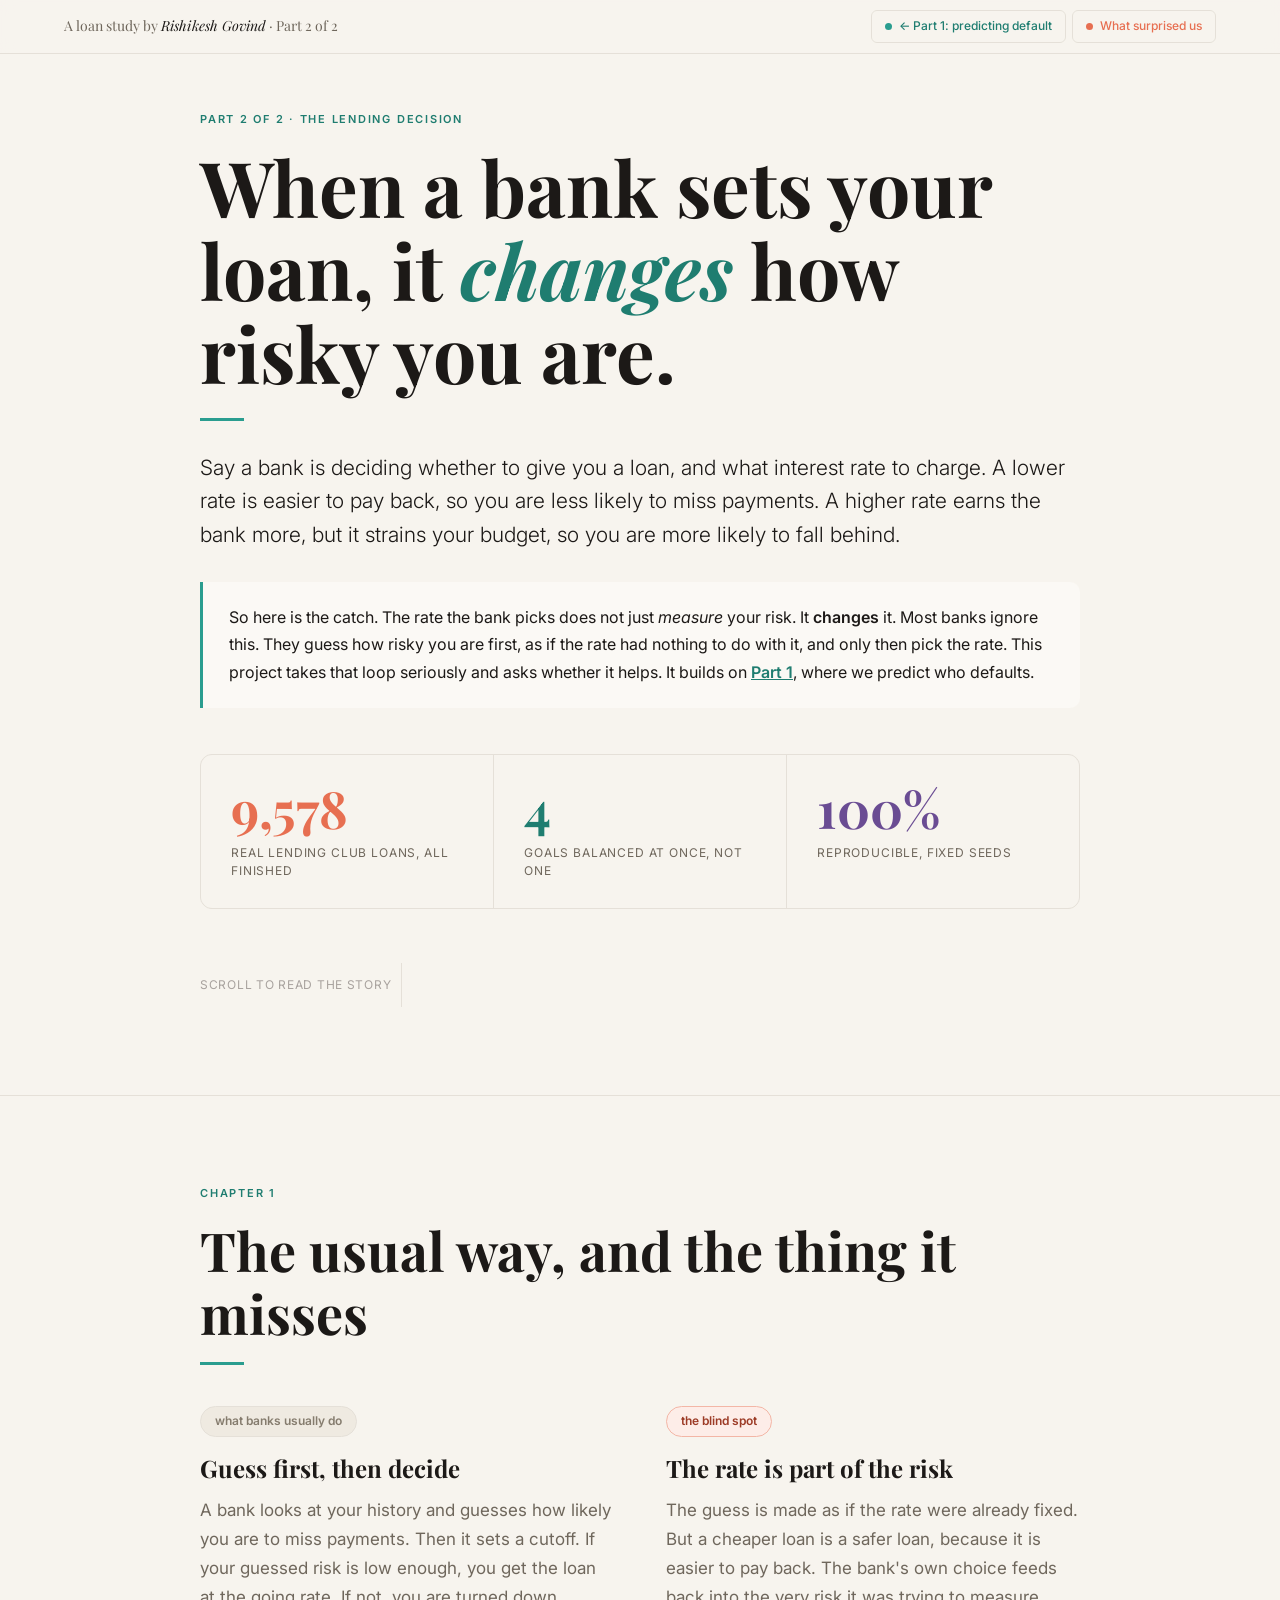
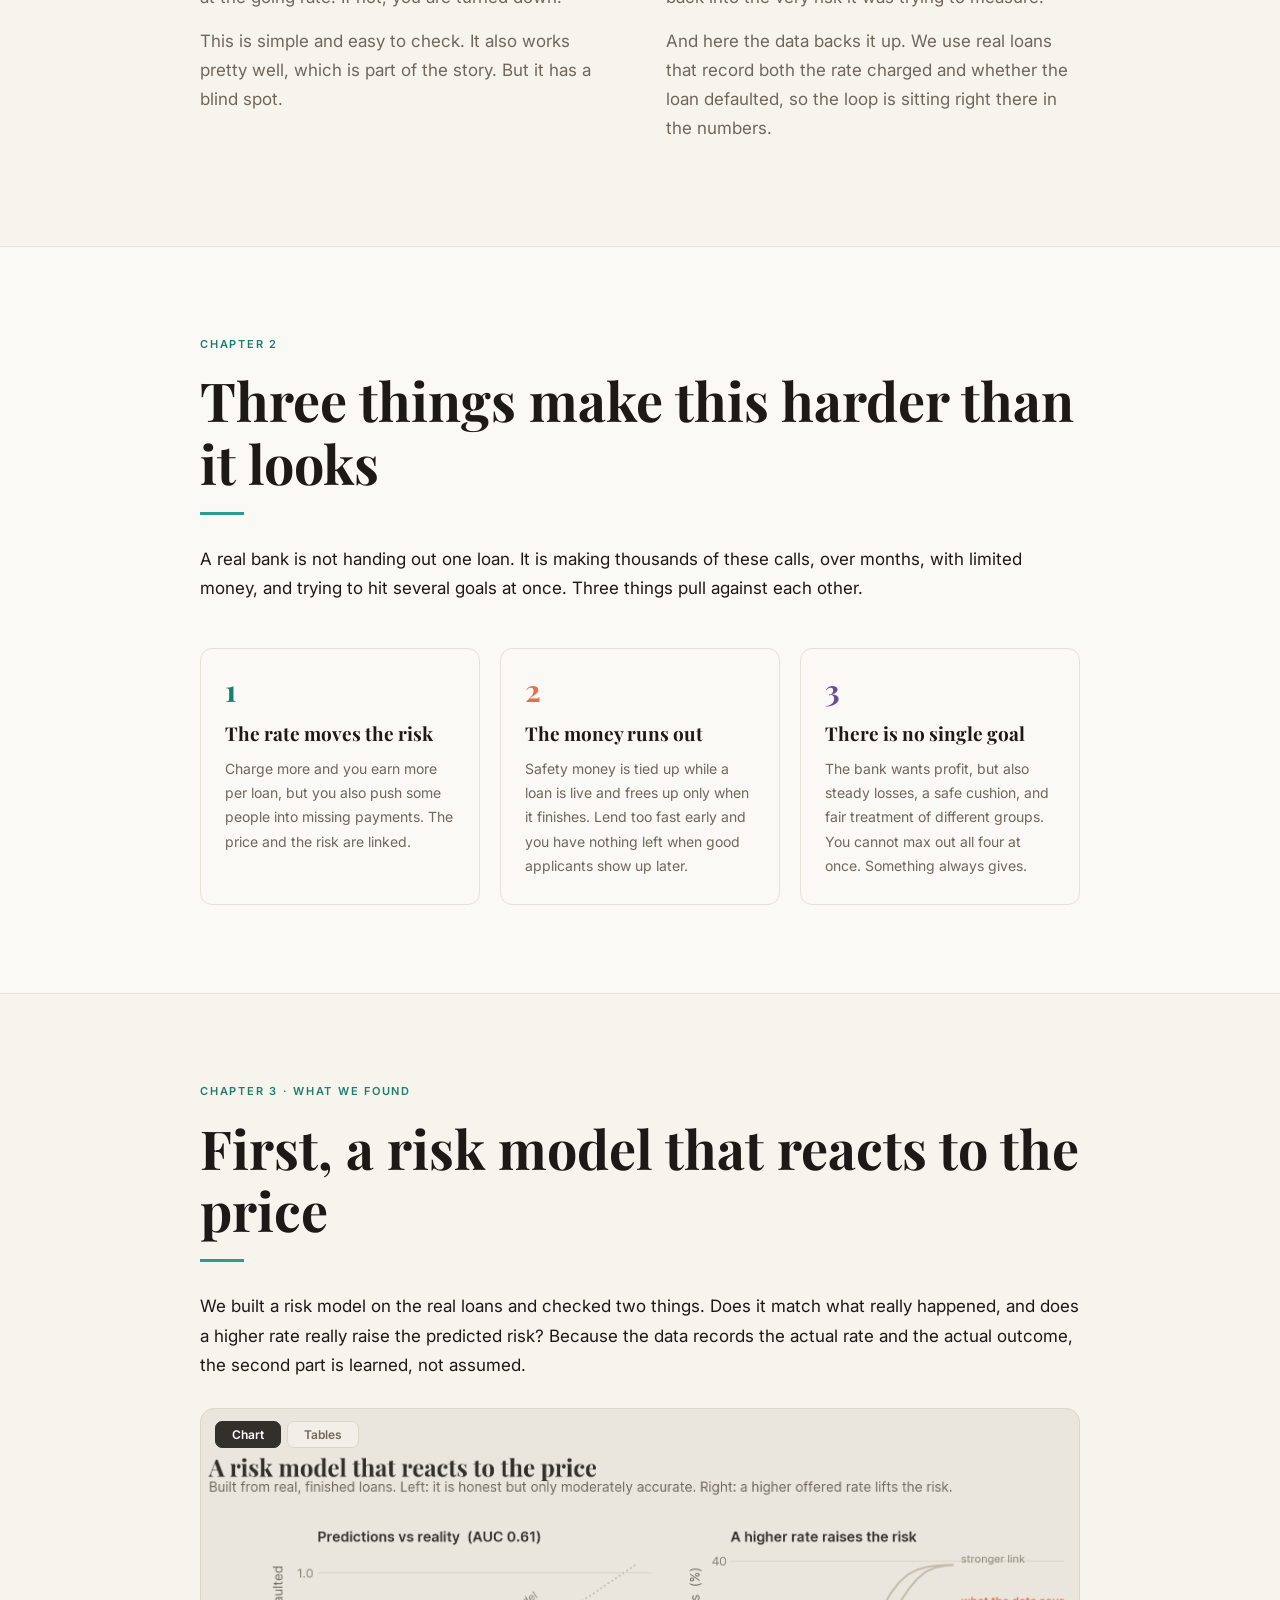
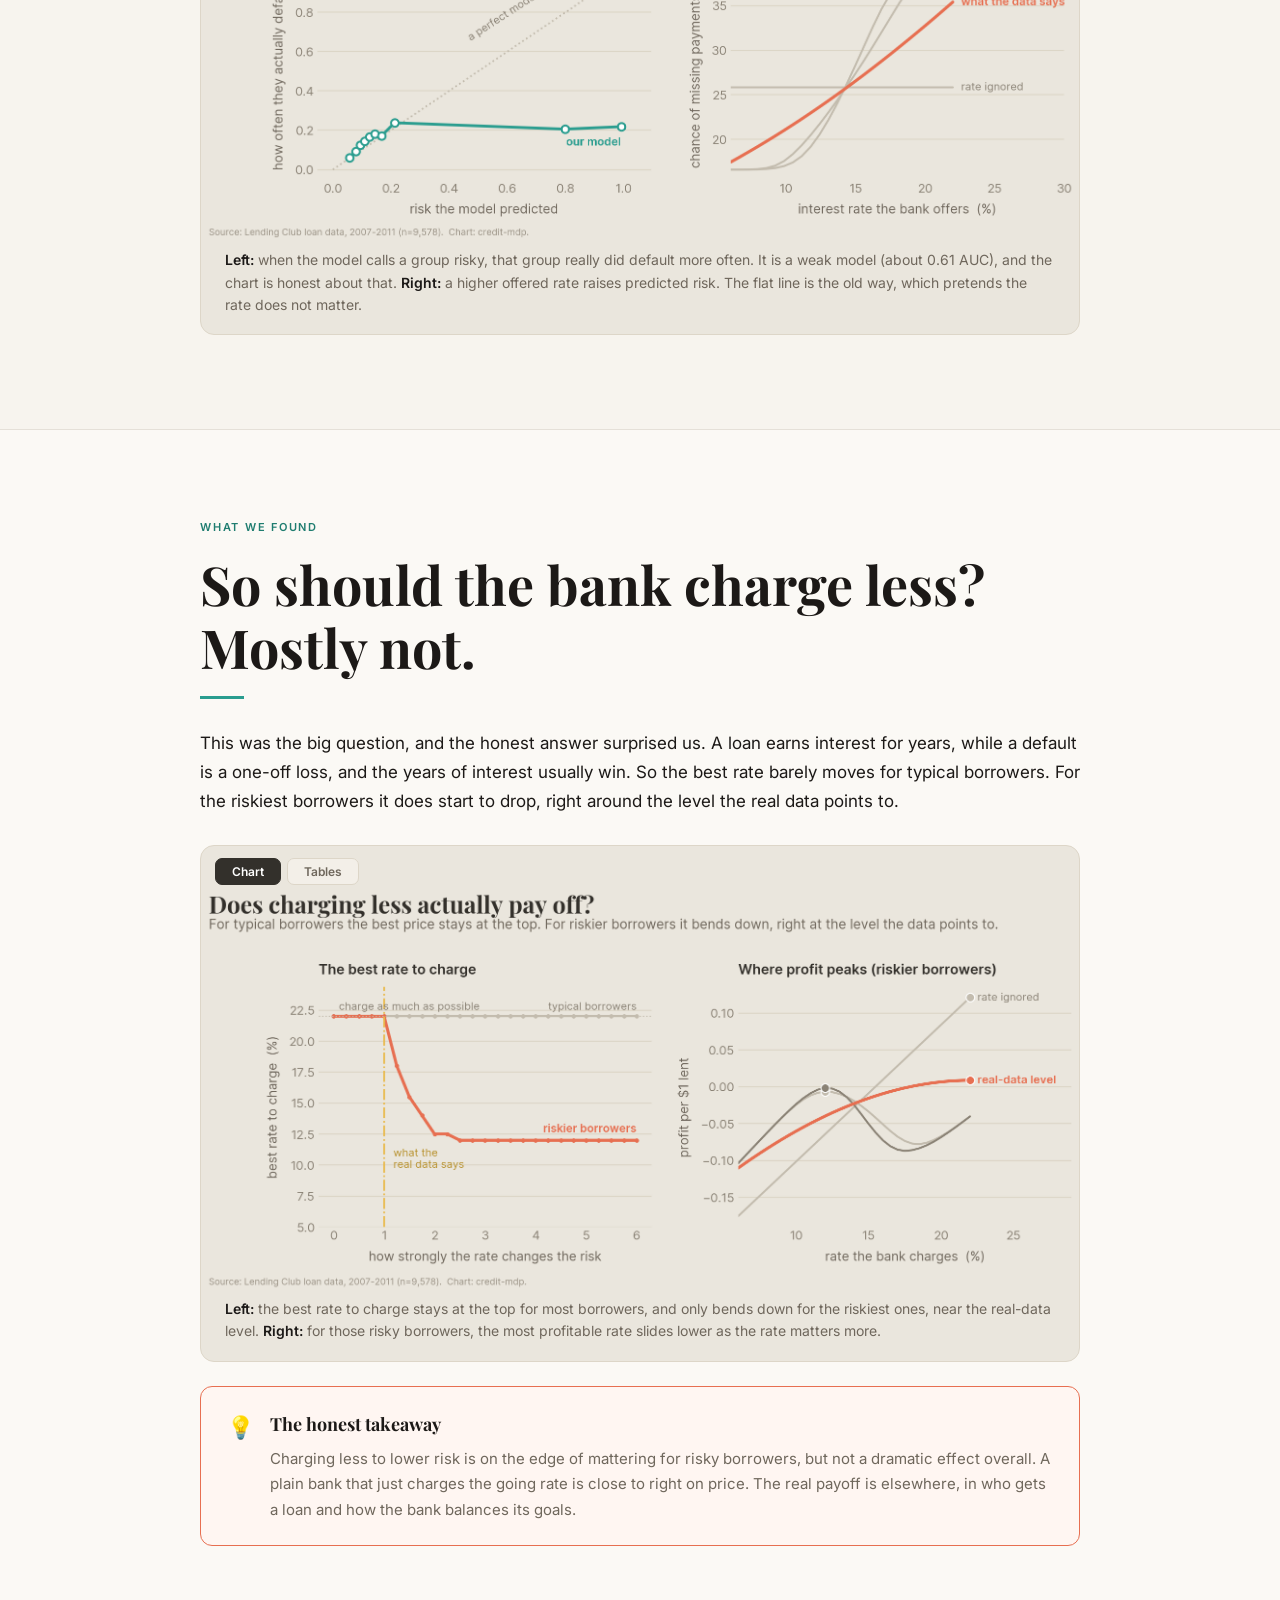
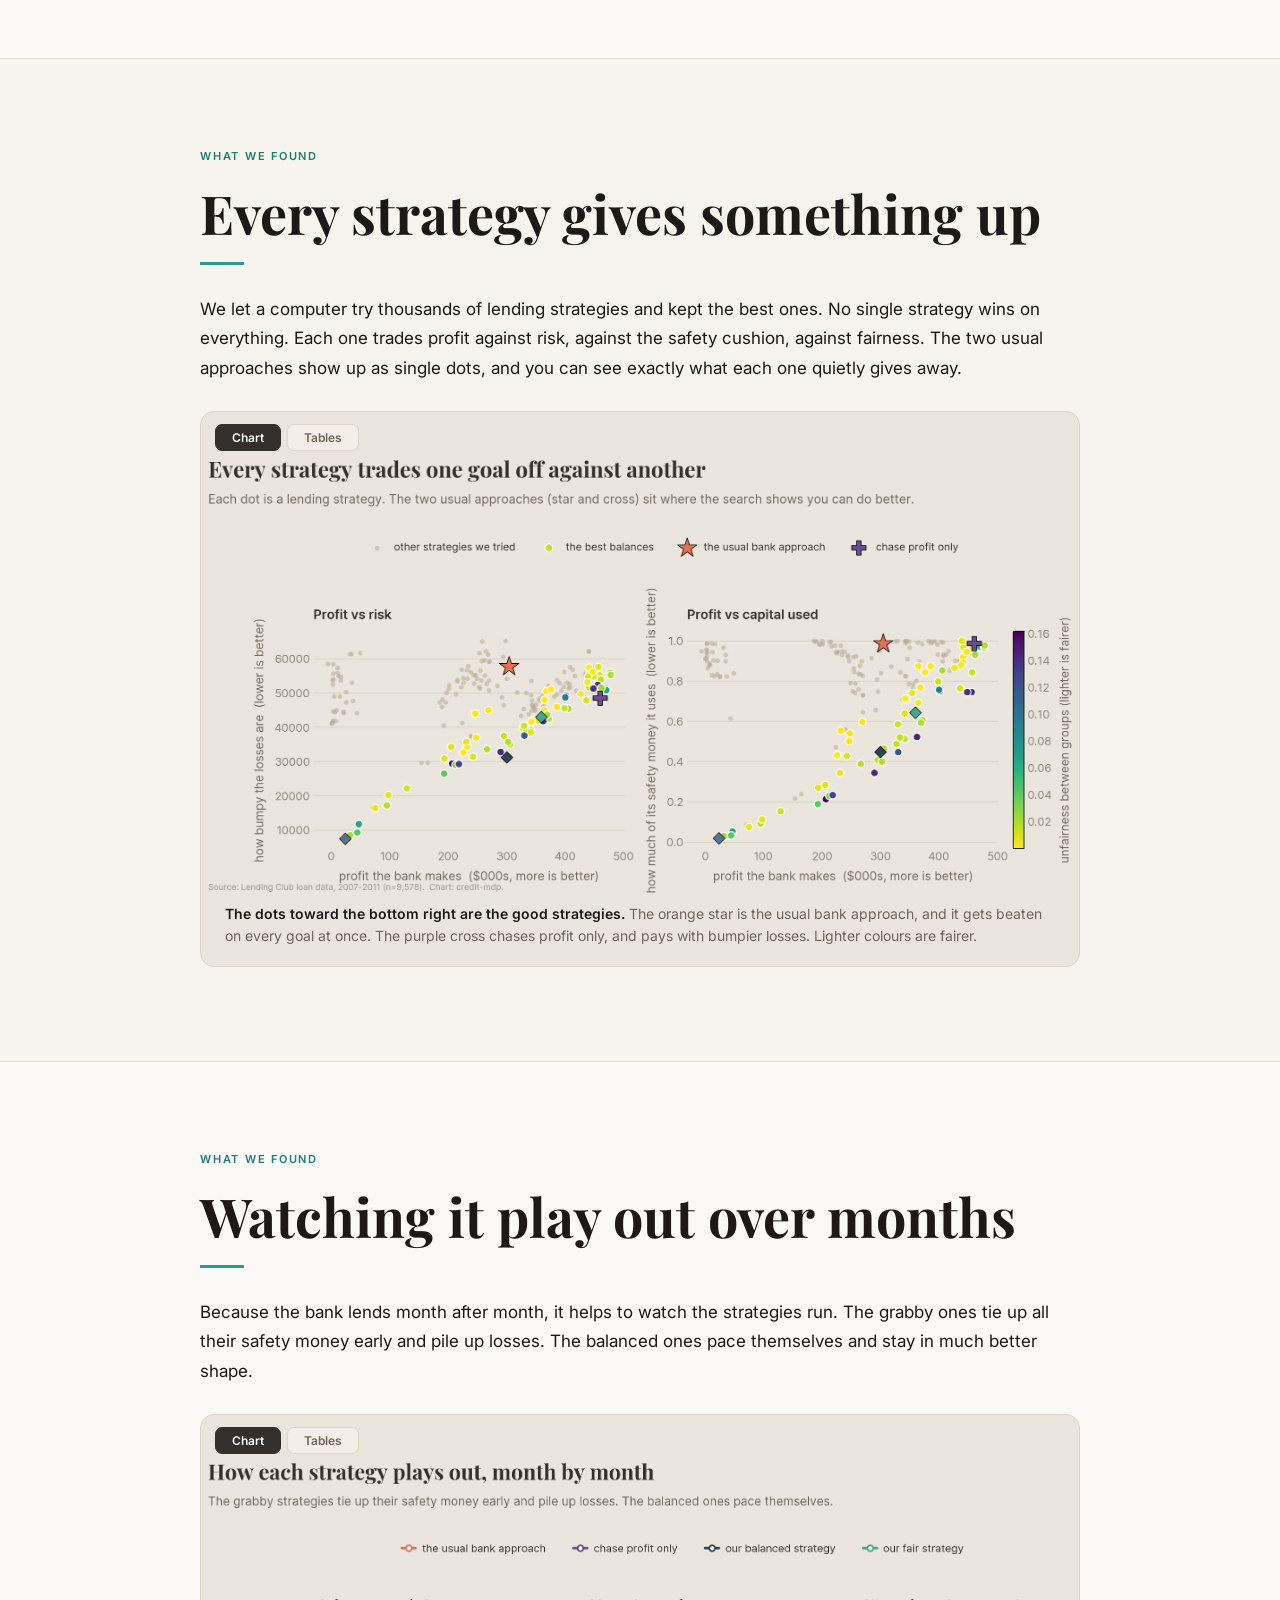
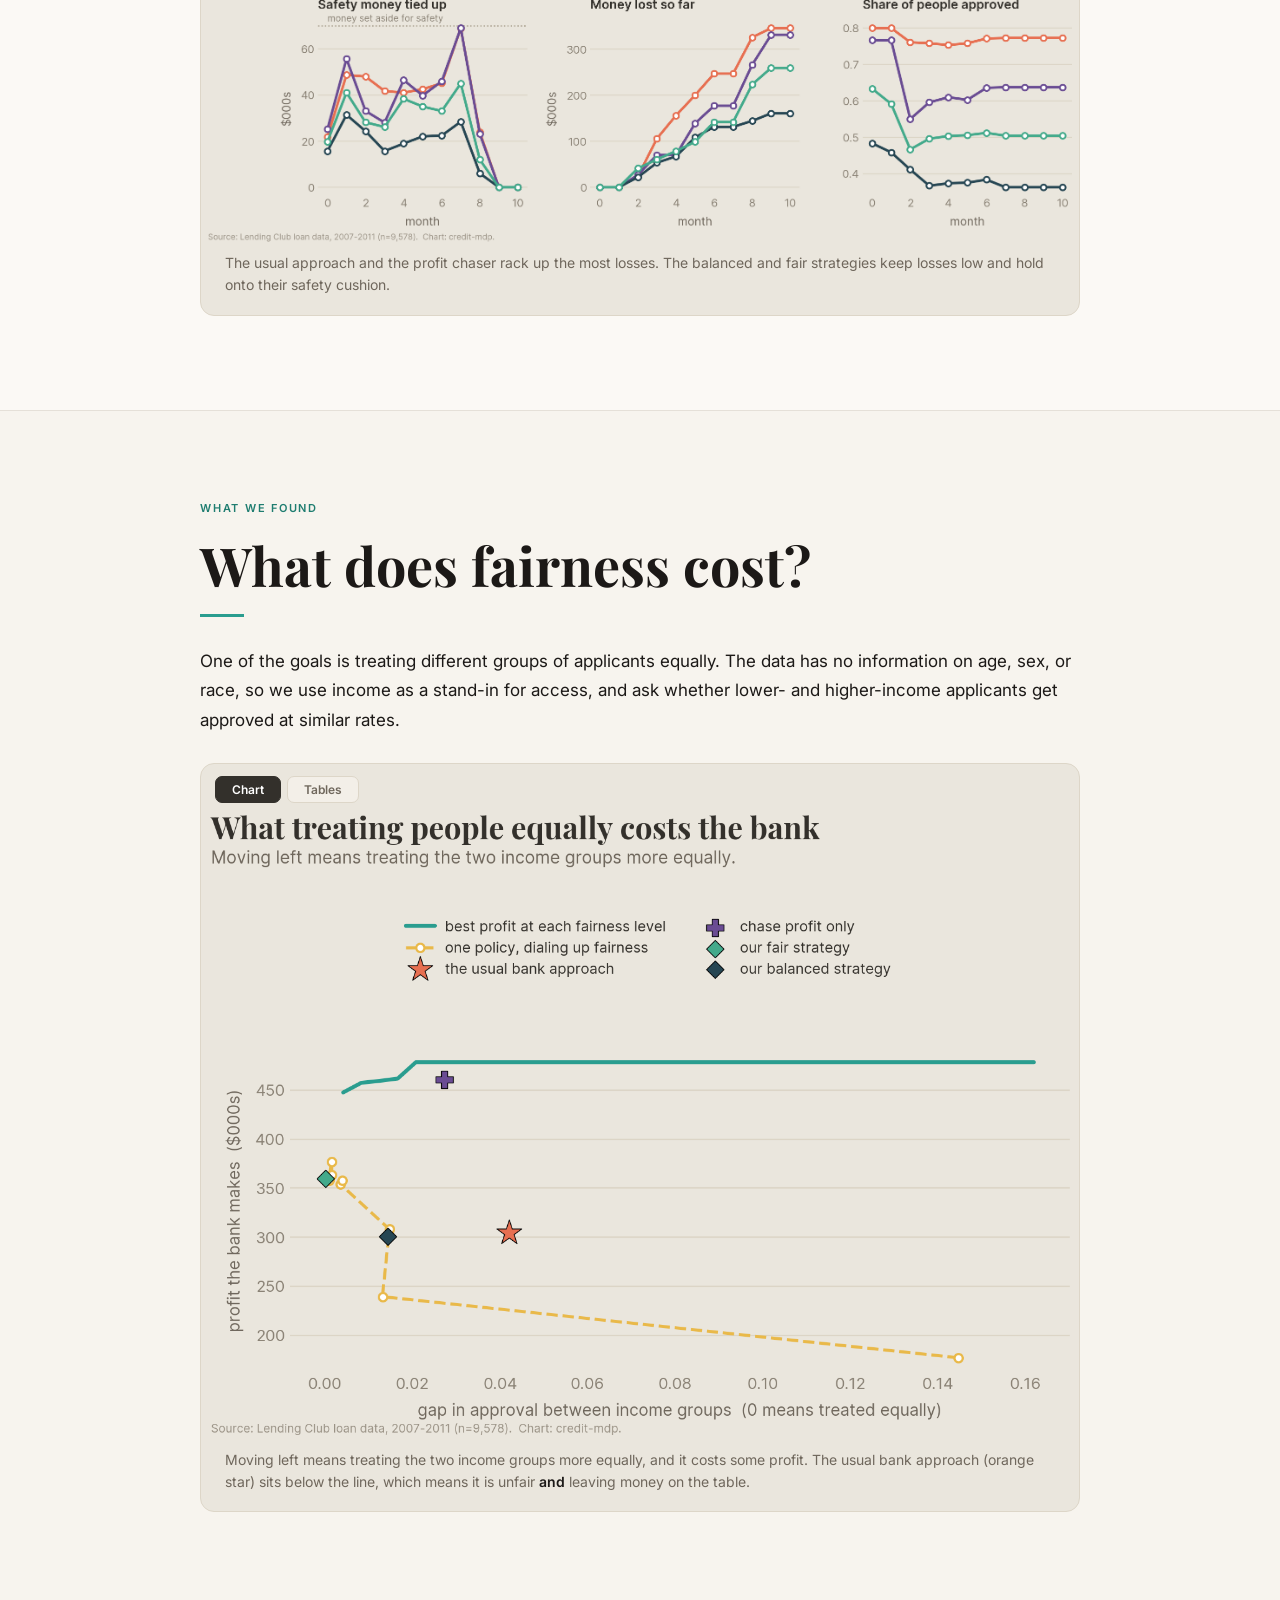
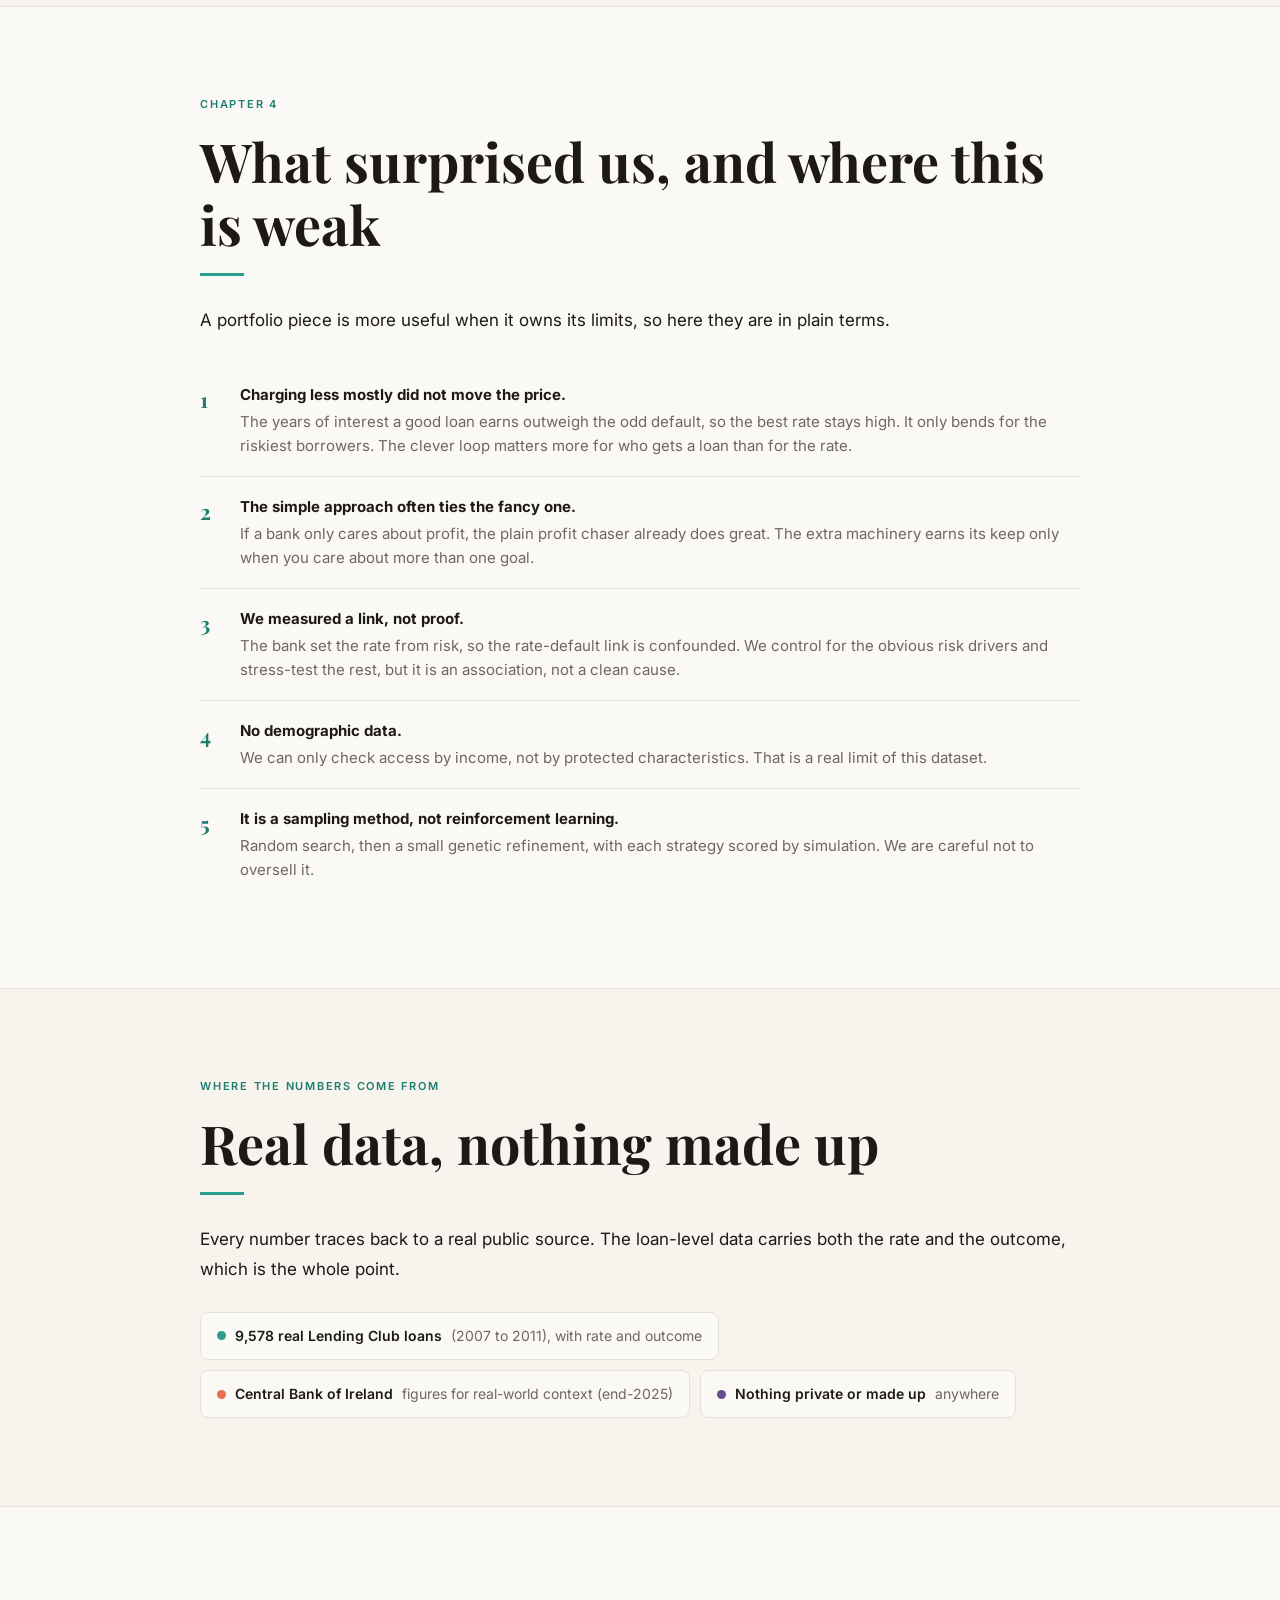
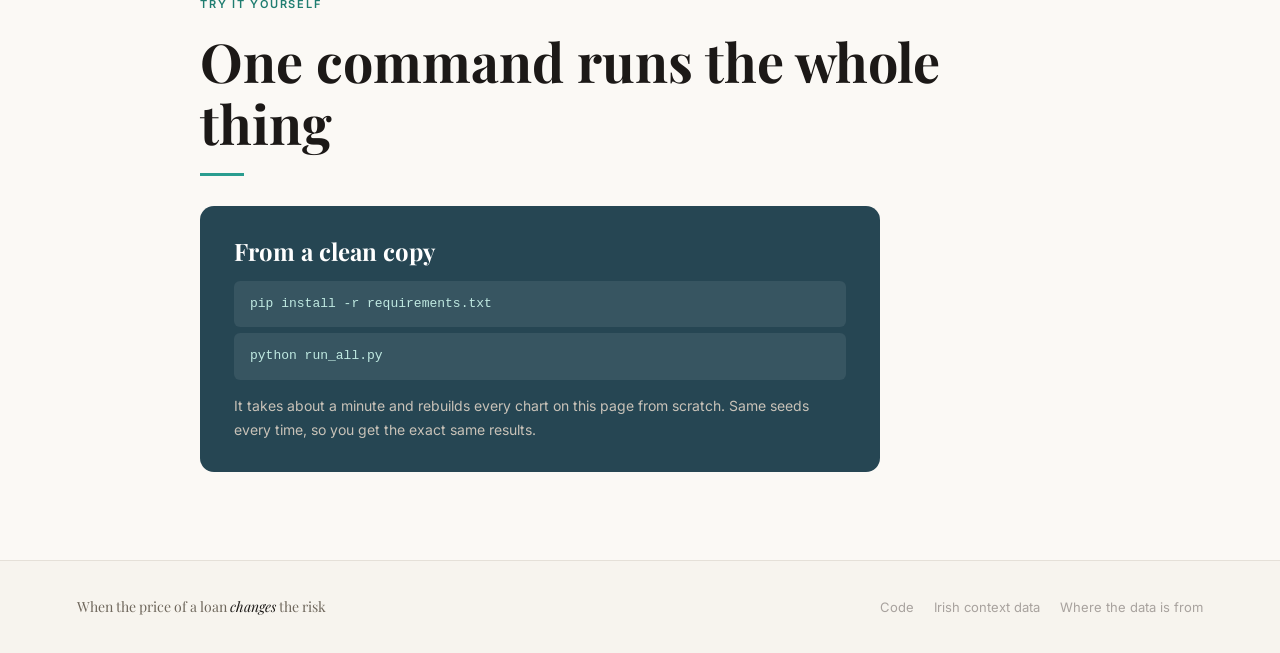
==== commit 641b3287: "add prediction page" ====
--- a/docs/index.html
+++ b/docs/index.html
@@ -7,171 +7,22 @@
 <link rel="preconnect" href="https://fonts.googleapis.com">
 <link rel="preconnect" href="https://fonts.gstatic.com" crossorigin>
 <link href="https://fonts.googleapis.com/css2?family=Playfair+Display:ital,wght@0,400;0,700;1,400;1,700&family=Inter:wght@300;400;500;600&display=swap" rel="stylesheet">
-<style>
-:root{
-  --bg:#F7F4EE; --surface:#FBF9F5; --border:#E5E0D8;
-  --text:#1C1917; --muted:#6f675c; --subtle:#A8A29E;
-  --teal:#2a9d8f; --teal-deep:#1f7d70;
-  --orange:#e76f51; --slate:#264653; --violet:#6a4c93;
-}
-*{box-sizing:border-box;margin:0;padding:0;}
-html{scroll-behavior:smooth;}
-body{
-  background:var(--bg); color:var(--text);
-  font-family:'Inter',-apple-system,BlinkMacSystemFont,sans-serif;
-  font-size:17px; line-height:1.72; overflow-x:hidden;
-}
-em{font-style:italic;}
-
-#topnav{
-  position:fixed; top:0; left:0; right:0; height:54px; z-index:200;
-  background:rgba(247,244,238,.92); border-bottom:1px solid var(--border);
-  backdrop-filter:blur(8px);
-  display:flex; align-items:center; justify-content:space-between;
-  padding:0 clamp(20px,5vw,80px);
-}
-.brand{font-family:'Playfair Display',serif; font-size:14px; color:var(--muted);}
-.brand em{color:var(--text);}
-.nav-links{display:flex; gap:6px;}
-.nav-link{
-  display:inline-flex; align-items:center; gap:7px; text-decoration:none;
-  border:1px solid var(--border); border-radius:6px; padding:5px 13px;
-  font-size:12px; font-weight:500; color:var(--muted); transition:all .2s;
-}
-.nav-link:hover{border-color:currentColor;}
-.nav-link .dot{width:7px;height:7px;border-radius:50%;}
-.nav-link.a1{color:var(--teal-deep);} .nav-link.a1 .dot{background:var(--teal);}
-.nav-link.a1:hover{background:var(--teal);color:#fff;border-color:var(--teal);}
-.nav-link.a2{color:var(--orange);} .nav-link.a2 .dot{background:var(--orange);}
-.nav-link.a2:hover{background:var(--orange);color:#fff;border-color:var(--orange);}
-@media(max-width:620px){.nav-link.hideS{display:none;}}
-
-.eyebrow{font-size:11px; font-weight:600; letter-spacing:.16em; text-transform:uppercase; color:var(--teal-deep); margin-bottom:16px;}
-h1{font-family:'Playfair Display',serif; font-size:clamp(42px,6vw,84px); line-height:1.08; margin-bottom:24px;}
-h1 em{color:var(--teal-deep);}
-h2{font-family:'Playfair Display',serif; font-size:clamp(30px,4.2vw,54px); line-height:1.16; margin-bottom:16px;}
-h3{font-family:'Playfair Display',serif; font-size:clamp(19px,2vw,24px); line-height:1.3; margin-bottom:10px;}
-.lead{font-size:21px; color:var(--text); font-weight:300; line-height:1.6; max-width:none;}
-.accent-line{width:44px; height:3px; background:var(--teal); margin:18px 0 30px;}
-p{max-width:none; margin-bottom:16px;}
-.big-p{font-size:17px;}
-
-section{padding:88px clamp(26px,6vw,120px);}
-section+section{border-top:1px solid var(--border);}
-.alt{background:var(--surface);}
-/* keep section backgrounds full width but center the content so wide screens
-   get balanced margins instead of a big empty strip on the right */
-section > .fade{max-width:880px; margin:0 auto;}
-
-#hero{min-height:100vh; display:flex; flex-direction:column; justify-content:center; padding-top:110px;}
-.hero-note{
-  margin-top:30px; padding:22px 26px; background:var(--surface);
-  border-left:3px solid var(--teal); border-radius:0 10px 10px 0; max-width:none;
-}
-.hero-note p{font-size:16px; color:var(--text); margin-bottom:0; max-width:none;}
-.hero-note strong{font-weight:600;}
-.hero-stats{
-  display:grid; grid-template-columns:repeat(3,1fr); gap:1px; margin-top:46px; max-width:none;
-  border:1px solid var(--border); border-radius:12px; overflow:hidden; background:var(--border);
-}
-.stat{padding:28px 30px; background:var(--bg);}
-.stat .num{font-family:'Playfair Display',serif; font-size:clamp(32px,4vw,54px); font-weight:700; line-height:1; color:var(--teal-deep);}
-.stat .num.o{color:var(--orange);} .stat .num.v{color:var(--violet);}
-.stat .lbl{font-size:12px; color:var(--muted); margin-top:10px; text-transform:uppercase; letter-spacing:.07em; line-height:1.5;}
-.scroll-cue{margin-top:54px; display:flex; align-items:center; gap:10px; font-size:12px; color:var(--subtle); letter-spacing:.06em;}
-.scroll-cue::after{content:''; width:1px; height:44px; background:var(--border);}
-
-.two-col{display:grid; grid-template-columns:1fr 1fr; gap:52px; margin-top:40px; align-items:start;}
-@media(max-width:760px){.two-col{grid-template-columns:1fr;}}
-.two-col h3{margin-bottom:12px;}
-.tag{display:inline-block; border-radius:20px; padding:4px 14px; font-size:12px; font-weight:600; margin-bottom:16px;}
-.tag.grey{background:#EFEAE1; color:#857c6e; border:1px solid var(--border);}
-.tag.warm{background:#FDEDE8; color:#9C3B26; border:1px solid #F3B6A6;}
-.two-col p{color:var(--muted); margin-bottom:14px;}
-
-.cards3{display:grid; grid-template-columns:repeat(3,1fr); gap:20px; margin-top:44px;}
-@media(max-width:820px){.cards3{grid-template-columns:1fr;}}
-.card{padding:26px 24px; background:var(--surface); border:1px solid var(--border); border-radius:12px;}
-.card .num{font-family:'Playfair Display',serif; font-size:30px; font-weight:700; line-height:1; margin-bottom:12px;}
-.card.c1 .num{color:var(--teal-deep);} .card.c2 .num{color:var(--orange);} .card.c3 .num{color:var(--violet);}
-.card h4{font-family:'Playfair Display',serif; font-size:19px; margin-bottom:8px;}
-.card p{font-size:14px; color:var(--muted); margin-bottom:0;}
-
-.fig{margin:28px 0 6px; background:#eae6dd; border:1px solid #ddd6c8; border-radius:14px; overflow:hidden; box-shadow:0 1px 3px rgba(40,30,20,.05);}
-.fig img{width:100%; height:auto; display:block;}
-.fig-cap{font-size:14px; color:var(--muted); line-height:1.6; padding:4px 24px 18px; max-width:none;}
-.fig-cap b{color:var(--text); font-weight:600;}
-
-.callout{margin:24px 0; padding:22px 26px; background:#FFF6F2; border:1.5px solid var(--orange); border-radius:12px; display:flex; gap:16px; align-items:flex-start; max-width:none;}
-.callout .ic{font-size:22px;}
-.callout h4{font-family:'Playfair Display',serif; font-size:18px; margin-bottom:6px;}
-.callout p{font-size:15px; color:var(--muted); margin-bottom:0; max-width:none;}
-
-.chips{display:flex; flex-wrap:wrap; gap:10px; margin-top:28px;}
-.chip{display:inline-flex; align-items:center; gap:9px; background:var(--surface); border:1px solid var(--border); border-radius:8px; padding:11px 16px; font-size:14px; color:var(--muted);}
-.chip strong{color:var(--text); font-weight:600;}
-.chip .d{width:9px;height:9px;border-radius:50%;}
-
-.lim{list-style:none; margin-top:30px; max-width:none;}
-.lim li{display:flex; gap:16px; padding:18px 0; border-bottom:1px solid var(--border); font-size:15px; color:var(--muted); line-height:1.6;}
-.lim li:last-child{border-bottom:none;}
-.lim li strong{color:var(--text); display:block; margin-bottom:3px;}
-.lim .n{font-family:'Playfair Display',serif; font-size:21px; font-weight:700; color:var(--teal-deep); width:24px; flex-shrink:0;}
-
-.run{margin-top:30px; background:var(--slate); color:#EDE9E2; border-radius:14px; padding:30px 34px; max-width:680px;}
-.run h3{color:#fff; margin-bottom:14px;}
-.run code{display:block; background:rgba(255,255,255,.08); border-radius:6px; padding:12px 16px; font-family:'SF Mono',ui-monospace,Menlo,monospace; font-size:13px; color:#bfe9e1; margin:6px 0;}
-.run p{font-size:14px; color:#c8c2b8; margin:14px 0 0; max-width:none;}
-
-footer{padding:34px clamp(26px,6vw,120px); border-top:1px solid var(--border); display:flex; align-items:center; justify-content:space-between; flex-wrap:wrap; gap:16px;}
-.footer-brand{font-family:'Playfair Display',serif; font-size:14px; color:var(--muted);}
-.footer-brand em{color:var(--text);}
-.footer-links{display:flex; gap:20px; flex-wrap:wrap;}
-.footer-links a{font-size:13px; color:var(--subtle); text-decoration:none;}
-.footer-links a:hover{color:var(--text);}
-
-.fade{opacity:0; transform:translateY(20px); transition:opacity .6s ease, transform .6s ease;}
-.fade.in{opacity:1; transform:none;}
-
-/* chart / numbers toggle */
-.viz{margin:28px 0 6px; background:#eae6dd; border:1px solid #ddd6c8; border-radius:14px; overflow:hidden;}
-.viz-tabs{display:flex; gap:6px; padding:12px 14px 2px;}
-.viz-tab{font-family:'Inter',sans-serif; font-size:12px; font-weight:600; color:#6f675c; background:#f3efe8; border:1px solid #ddd6c8; border-radius:7px; padding:5px 16px; cursor:pointer; transition:all .15s;}
-.viz-tab:hover{color:#33302b;}
-.viz-tab.is-active{background:#33302b; color:#fff; border-color:#33302b;}
-.viz-chart img{width:100%; height:auto; display:block;}
-.viz-chart[hidden],.viz-data[hidden]{display:none;}
-.viz-data{padding:12px 24px 22px; overflow-x:auto;}
-.data-table{min-width:480px;}
-.data-table{width:100%; border-collapse:collapse; font-family:'Inter',sans-serif; font-size:13.5px; color:#33302b;}
-.data-table th{text-align:right; font-weight:600; color:#6f675c; padding:9px 12px; border-bottom:2px solid #c9bfac;}
-.data-table th:first-child,.data-table td:first-child{text-align:left;}
-.data-table td{text-align:right; padding:8px 12px; border-bottom:1px solid #ddd6c8; font-variant-numeric:tabular-nums;}
-.data-table tbody tr:last-child td{border-bottom:none;}
-.data-table tbody tr:hover{background:#f1ede5;}
-.data-caption{font-size:12.5px; color:#8a8275; line-height:1.55; margin:16px 2px 0; max-width:none;}
-.data-h{font-family:'Playfair Display',serif; font-size:16px; color:#33302b; margin:22px 2px 8px;}
-.data-h:first-child{margin-top:4px;}
-.data-scroll{max-height:340px; overflow:auto; border:1px solid #ddd6c8; border-radius:8px; background:#f1ede5;}
-.data-scroll .data-table{min-width:480px;}
-.data-scroll thead th{position:sticky; top:0; background:#e3ded3;}
-
-</style>
+<link rel="stylesheet" href="style.css">
 </head>
 <body>
 
 <nav id="topnav">
-  <div class="brand">A loan study by <em>Rishikesh Govind</em></div>
+  <div class="brand">A loan study by <em>Rishikesh Govind</em> &middot; Part 2 of 2</div>
   <div class="nav-links">
-    <a class="nav-link a1" href="#story"><span class="dot"></span>The findings</a>
-    <a class="nav-link a2 hideS" href="#honest"><span class="dot"></span>What surprised us</a>
+    <a class="nav-link a1 hideS" href="part1.html"><span class="dot"></span>&larr; Part 1: predicting default</a>
+    <a class="nav-link a2" href="#honest"><span class="dot"></span>What surprised us</a>
   </div>
 </nav>
 
 <!-- HERO -->
 <section id="hero">
   <div class="fade in">
-    <div class="eyebrow">A small study, built on real loan data</div>
+    <div class="eyebrow">Part 2 of 2 &middot; the lending decision</div>
     <h1>When a bank sets your loan, it <em>changes</em> how risky you are.</h1>
     <div class="accent-line"></div>
     <p class="lead">Say a bank is deciding whether to give you a loan, and what
@@ -182,7 +33,9 @@
       <p>So here is the catch. The rate the bank picks does not just <em>measure</em>
       your risk. It <strong>changes</strong> it. Most banks ignore this. They guess
       how risky you are first, as if the rate had nothing to do with it, and only then
-      pick the rate. This project takes that loop seriously and asks whether it helps.</p>
+      pick the rate. This project takes that loop seriously and asks whether it helps.
+      It builds on <a href="part1.html" style="color:var(--teal-deep);font-weight:600;">Part 1</a>,
+      where we predict who defaults.</p>
     </div>
     <div class="hero-stats">
       <div class="stat"><div class="num o">9,578</div><div class="lbl">real Lending Club loans, all finished</div></div>
@@ -463,26 +316,6 @@
   </div>
 </footer>
 
-<script>
-  const io = new IntersectionObserver((es)=>{
-    es.forEach(e=>{ if(e.isIntersecting){ e.target.classList.add('in'); io.unobserve(e.target); }});
-  }, {threshold:0.12});
-  document.querySelectorAll('.fade').forEach(el=>io.observe(el));
-</script>
-<script>
-  document.querySelectorAll('.viz').forEach(function(viz){
-    var tabs=viz.querySelectorAll('.viz-tab');
-    var chart=viz.querySelector('.viz-chart');
-    var data=viz.querySelector('.viz-data');
-    tabs.forEach(function(tab){
-      tab.addEventListener('click',function(){
-        tabs.forEach(function(t){t.classList.remove('is-active');});
-        tab.classList.add('is-active');
-        var v=tab.dataset.view;
-        chart.hidden=(v!=='chart'); data.hidden=(v!=='data');
-      });
-    });
-  });
-</script>
+<script src="app.js" defer></script>
 </body>
 </html>
--- a/docs/style.css
+++ b/docs/style.css
@@ -0,0 +1,147 @@
+:root{
+  --bg:#F7F4EE; --surface:#FBF9F5; --border:#E5E0D8;
+  --text:#1C1917; --muted:#6f675c; --subtle:#A8A29E;
+  --teal:#2a9d8f; --teal-deep:#1f7d70;
+  --orange:#e76f51; --slate:#264653; --violet:#6a4c93;
+}
+*{box-sizing:border-box;margin:0;padding:0;}
+html{scroll-behavior:smooth;}
+body{
+  background:var(--bg); color:var(--text);
+  font-family:'Inter',-apple-system,BlinkMacSystemFont,sans-serif;
+  font-size:17px; line-height:1.72; overflow-x:hidden;
+}
+em{font-style:italic;}
+
+#topnav{
+  position:fixed; top:0; left:0; right:0; height:54px; z-index:200;
+  background:rgba(247,244,238,.92); border-bottom:1px solid var(--border);
+  backdrop-filter:blur(8px);
+  display:flex; align-items:center; justify-content:space-between;
+  padding:0 clamp(20px,5vw,80px);
+}
+.brand{font-family:'Playfair Display',serif; font-size:14px; color:var(--muted);}
+.brand em{color:var(--text);}
+.nav-links{display:flex; gap:6px;}
+.nav-link{
+  display:inline-flex; align-items:center; gap:7px; text-decoration:none;
+  border:1px solid var(--border); border-radius:6px; padding:5px 13px;
+  font-size:12px; font-weight:500; color:var(--muted); transition:all .2s;
+}
+.nav-link:hover{border-color:currentColor;}
+.nav-link .dot{width:7px;height:7px;border-radius:50%;}
+.nav-link.a1{color:var(--teal-deep);} .nav-link.a1 .dot{background:var(--teal);}
+.nav-link.a1:hover{background:var(--teal);color:#fff;border-color:var(--teal);}
+.nav-link.a2{color:var(--orange);} .nav-link.a2 .dot{background:var(--orange);}
+.nav-link.a2:hover{background:var(--orange);color:#fff;border-color:var(--orange);}
+@media(max-width:620px){.nav-link.hideS{display:none;}}
+
+.eyebrow{font-size:11px; font-weight:600; letter-spacing:.16em; text-transform:uppercase; color:var(--teal-deep); margin-bottom:16px;}
+h1{font-family:'Playfair Display',serif; font-size:clamp(42px,6vw,84px); line-height:1.08; margin-bottom:24px;}
+h1 em{color:var(--teal-deep);}
+h2{font-family:'Playfair Display',serif; font-size:clamp(30px,4.2vw,54px); line-height:1.16; margin-bottom:16px;}
+h3{font-family:'Playfair Display',serif; font-size:clamp(19px,2vw,24px); line-height:1.3; margin-bottom:10px;}
+.lead{font-size:21px; color:var(--text); font-weight:300; line-height:1.6; max-width:none;}
+.accent-line{width:44px; height:3px; background:var(--teal); margin:18px 0 30px;}
+p{max-width:none; margin-bottom:16px;}
+.big-p{font-size:17px;}
+
+section{padding:88px clamp(26px,6vw,120px);}
+section+section{border-top:1px solid var(--border);}
+.alt{background:var(--surface);}
+/* keep section backgrounds full width but center the content so wide screens
+   get balanced margins instead of a big empty strip on the right */
+section > .fade{max-width:880px; margin:0 auto;}
+
+#hero{min-height:100vh; display:flex; flex-direction:column; justify-content:center; padding-top:110px;}
+.hero-note{
+  margin-top:30px; padding:22px 26px; background:var(--surface);
+  border-left:3px solid var(--teal); border-radius:0 10px 10px 0; max-width:none;
+}
+.hero-note p{font-size:16px; color:var(--text); margin-bottom:0; max-width:none;}
+.hero-note strong{font-weight:600;}
+.hero-stats{
+  display:grid; grid-template-columns:repeat(3,1fr); gap:1px; margin-top:46px; max-width:none;
+  border:1px solid var(--border); border-radius:12px; overflow:hidden; background:var(--border);
+}
+.stat{padding:28px 30px; background:var(--bg);}
+.stat .num{font-family:'Playfair Display',serif; font-size:clamp(32px,4vw,54px); font-weight:700; line-height:1; color:var(--teal-deep);}
+.stat .num.o{color:var(--orange);} .stat .num.v{color:var(--violet);}
+.stat .lbl{font-size:12px; color:var(--muted); margin-top:10px; text-transform:uppercase; letter-spacing:.07em; line-height:1.5;}
+.scroll-cue{margin-top:54px; display:flex; align-items:center; gap:10px; font-size:12px; color:var(--subtle); letter-spacing:.06em;}
+.scroll-cue::after{content:''; width:1px; height:44px; background:var(--border);}
+
+.two-col{display:grid; grid-template-columns:1fr 1fr; gap:52px; margin-top:40px; align-items:start;}
+@media(max-width:760px){.two-col{grid-template-columns:1fr;}}
+.two-col h3{margin-bottom:12px;}
+.tag{display:inline-block; border-radius:20px; padding:4px 14px; font-size:12px; font-weight:600; margin-bottom:16px;}
+.tag.grey{background:#EFEAE1; color:#857c6e; border:1px solid var(--border);}
+.tag.warm{background:#FDEDE8; color:#9C3B26; border:1px solid #F3B6A6;}
+.two-col p{color:var(--muted); margin-bottom:14px;}
+
+.cards3{display:grid; grid-template-columns:repeat(3,1fr); gap:20px; margin-top:44px;}
+@media(max-width:820px){.cards3{grid-template-columns:1fr;}}
+.card{padding:26px 24px; background:var(--surface); border:1px solid var(--border); border-radius:12px;}
+.card .num{font-family:'Playfair Display',serif; font-size:30px; font-weight:700; line-height:1; margin-bottom:12px;}
+.card.c1 .num{color:var(--teal-deep);} .card.c2 .num{color:var(--orange);} .card.c3 .num{color:var(--violet);}
+.card h4{font-family:'Playfair Display',serif; font-size:19px; margin-bottom:8px;}
+.card p{font-size:14px; color:var(--muted); margin-bottom:0;}
+
+.fig{margin:28px 0 6px; background:#eae6dd; border:1px solid #ddd6c8; border-radius:14px; overflow:hidden; box-shadow:0 1px 3px rgba(40,30,20,.05);}
+.fig img{width:100%; height:auto; display:block;}
+.fig-cap{font-size:14px; color:var(--muted); line-height:1.6; padding:4px 24px 18px; max-width:none;}
+.fig-cap b{color:var(--text); font-weight:600;}
+
+.callout{margin:24px 0; padding:22px 26px; background:#FFF6F2; border:1.5px solid var(--orange); border-radius:12px; display:flex; gap:16px; align-items:flex-start; max-width:none;}
+.callout .ic{font-size:22px;}
+.callout h4{font-family:'Playfair Display',serif; font-size:18px; margin-bottom:6px;}
+.callout p{font-size:15px; color:var(--muted); margin-bottom:0; max-width:none;}
+
+.chips{display:flex; flex-wrap:wrap; gap:10px; margin-top:28px;}
+.chip{display:inline-flex; align-items:center; gap:9px; background:var(--surface); border:1px solid var(--border); border-radius:8px; padding:11px 16px; font-size:14px; color:var(--muted);}
+.chip strong{color:var(--text); font-weight:600;}
+.chip .d{width:9px;height:9px;border-radius:50%;}
+
+.lim{list-style:none; margin-top:30px; max-width:none;}
+.lim li{display:flex; gap:16px; padding:18px 0; border-bottom:1px solid var(--border); font-size:15px; color:var(--muted); line-height:1.6;}
+.lim li:last-child{border-bottom:none;}
+.lim li strong{color:var(--text); display:block; margin-bottom:3px;}
+.lim .n{font-family:'Playfair Display',serif; font-size:21px; font-weight:700; color:var(--teal-deep); width:24px; flex-shrink:0;}
+
+.run{margin-top:30px; background:var(--slate); color:#EDE9E2; border-radius:14px; padding:30px 34px; max-width:680px;}
+.run h3{color:#fff; margin-bottom:14px;}
+.run code{display:block; background:rgba(255,255,255,.08); border-radius:6px; padding:12px 16px; font-family:'SF Mono',ui-monospace,Menlo,monospace; font-size:13px; color:#bfe9e1; margin:6px 0;}
+.run p{font-size:14px; color:#c8c2b8; margin:14px 0 0; max-width:none;}
+
+footer{padding:34px clamp(26px,6vw,120px); border-top:1px solid var(--border); display:flex; align-items:center; justify-content:space-between; flex-wrap:wrap; gap:16px;}
+.footer-brand{font-family:'Playfair Display',serif; font-size:14px; color:var(--muted);}
+.footer-brand em{color:var(--text);}
+.footer-links{display:flex; gap:20px; flex-wrap:wrap;}
+.footer-links a{font-size:13px; color:var(--subtle); text-decoration:none;}
+.footer-links a:hover{color:var(--text);}
+
+.fade{opacity:0; transform:translateY(20px); transition:opacity .6s ease, transform .6s ease;}
+.fade.in{opacity:1; transform:none;}
+
+/* chart / numbers toggle */
+.viz{margin:28px 0 6px; background:#eae6dd; border:1px solid #ddd6c8; border-radius:14px; overflow:hidden;}
+.viz-tabs{display:flex; gap:6px; padding:12px 14px 2px;}
+.viz-tab{font-family:'Inter',sans-serif; font-size:12px; font-weight:600; color:#6f675c; background:#f3efe8; border:1px solid #ddd6c8; border-radius:7px; padding:5px 16px; cursor:pointer; transition:all .15s;}
+.viz-tab:hover{color:#33302b;}
+.viz-tab.is-active{background:#33302b; color:#fff; border-color:#33302b;}
+.viz-chart img{width:100%; height:auto; display:block;}
+.viz-chart[hidden],.viz-data[hidden]{display:none;}
+.viz-data{padding:12px 24px 22px; overflow-x:auto;}
+.data-table{min-width:480px;}
+.data-table{width:100%; border-collapse:collapse; font-family:'Inter',sans-serif; font-size:13.5px; color:#33302b;}
+.data-table th{text-align:right; font-weight:600; color:#6f675c; padding:9px 12px; border-bottom:2px solid #c9bfac;}
+.data-table th:first-child,.data-table td:first-child{text-align:left;}
+.data-table td{text-align:right; padding:8px 12px; border-bottom:1px solid #ddd6c8; font-variant-numeric:tabular-nums;}
+.data-table tbody tr:last-child td{border-bottom:none;}
+.data-table tbody tr:hover{background:#f1ede5;}
+.data-caption{font-size:12.5px; color:#8a8275; line-height:1.55; margin:16px 2px 0; max-width:none;}
+.data-h{font-family:'Playfair Display',serif; font-size:16px; color:#33302b; margin:22px 2px 8px;}
+.data-h:first-child{margin-top:4px;}
+.data-scroll{max-height:340px; overflow:auto; border:1px solid #ddd6c8; border-radius:8px; background:#f1ede5;}
+.data-scroll .data-table{min-width:480px;}
+.data-scroll thead th{position:sticky; top:0; background:#e3ded3;}
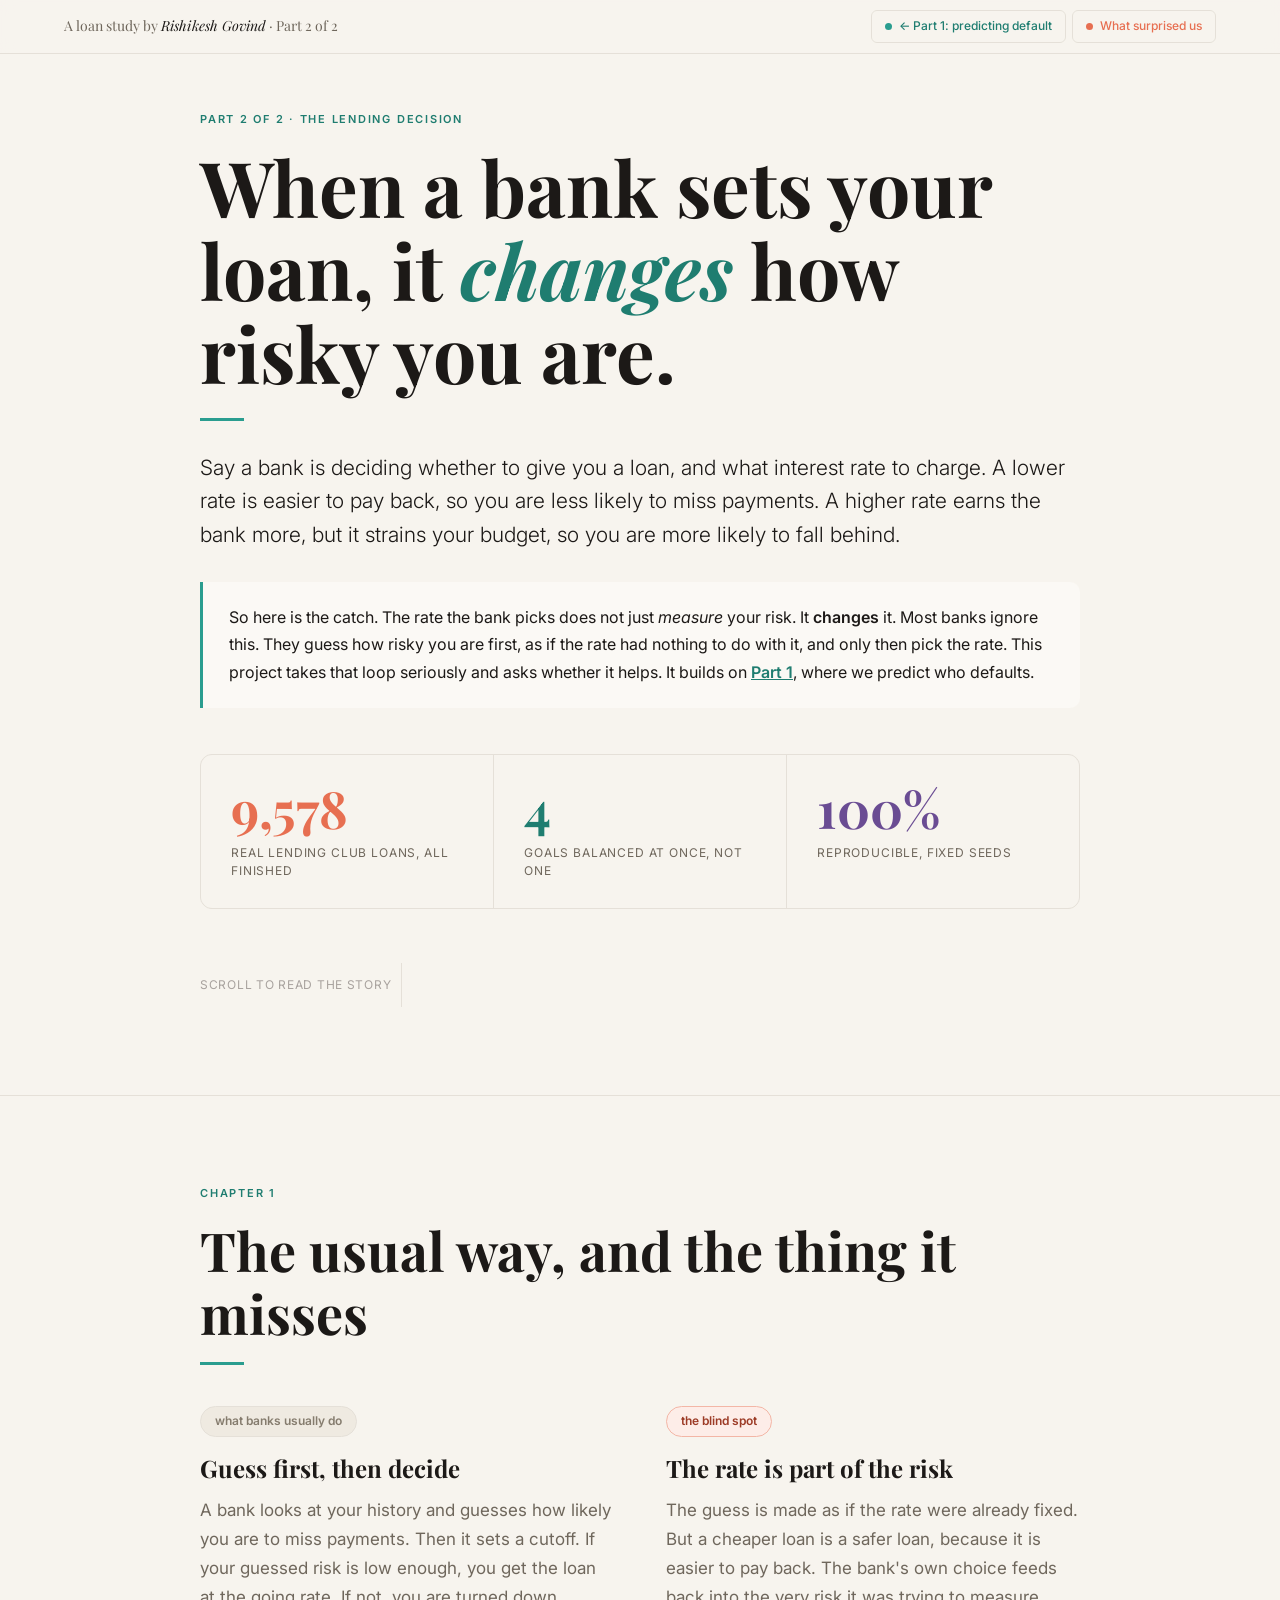
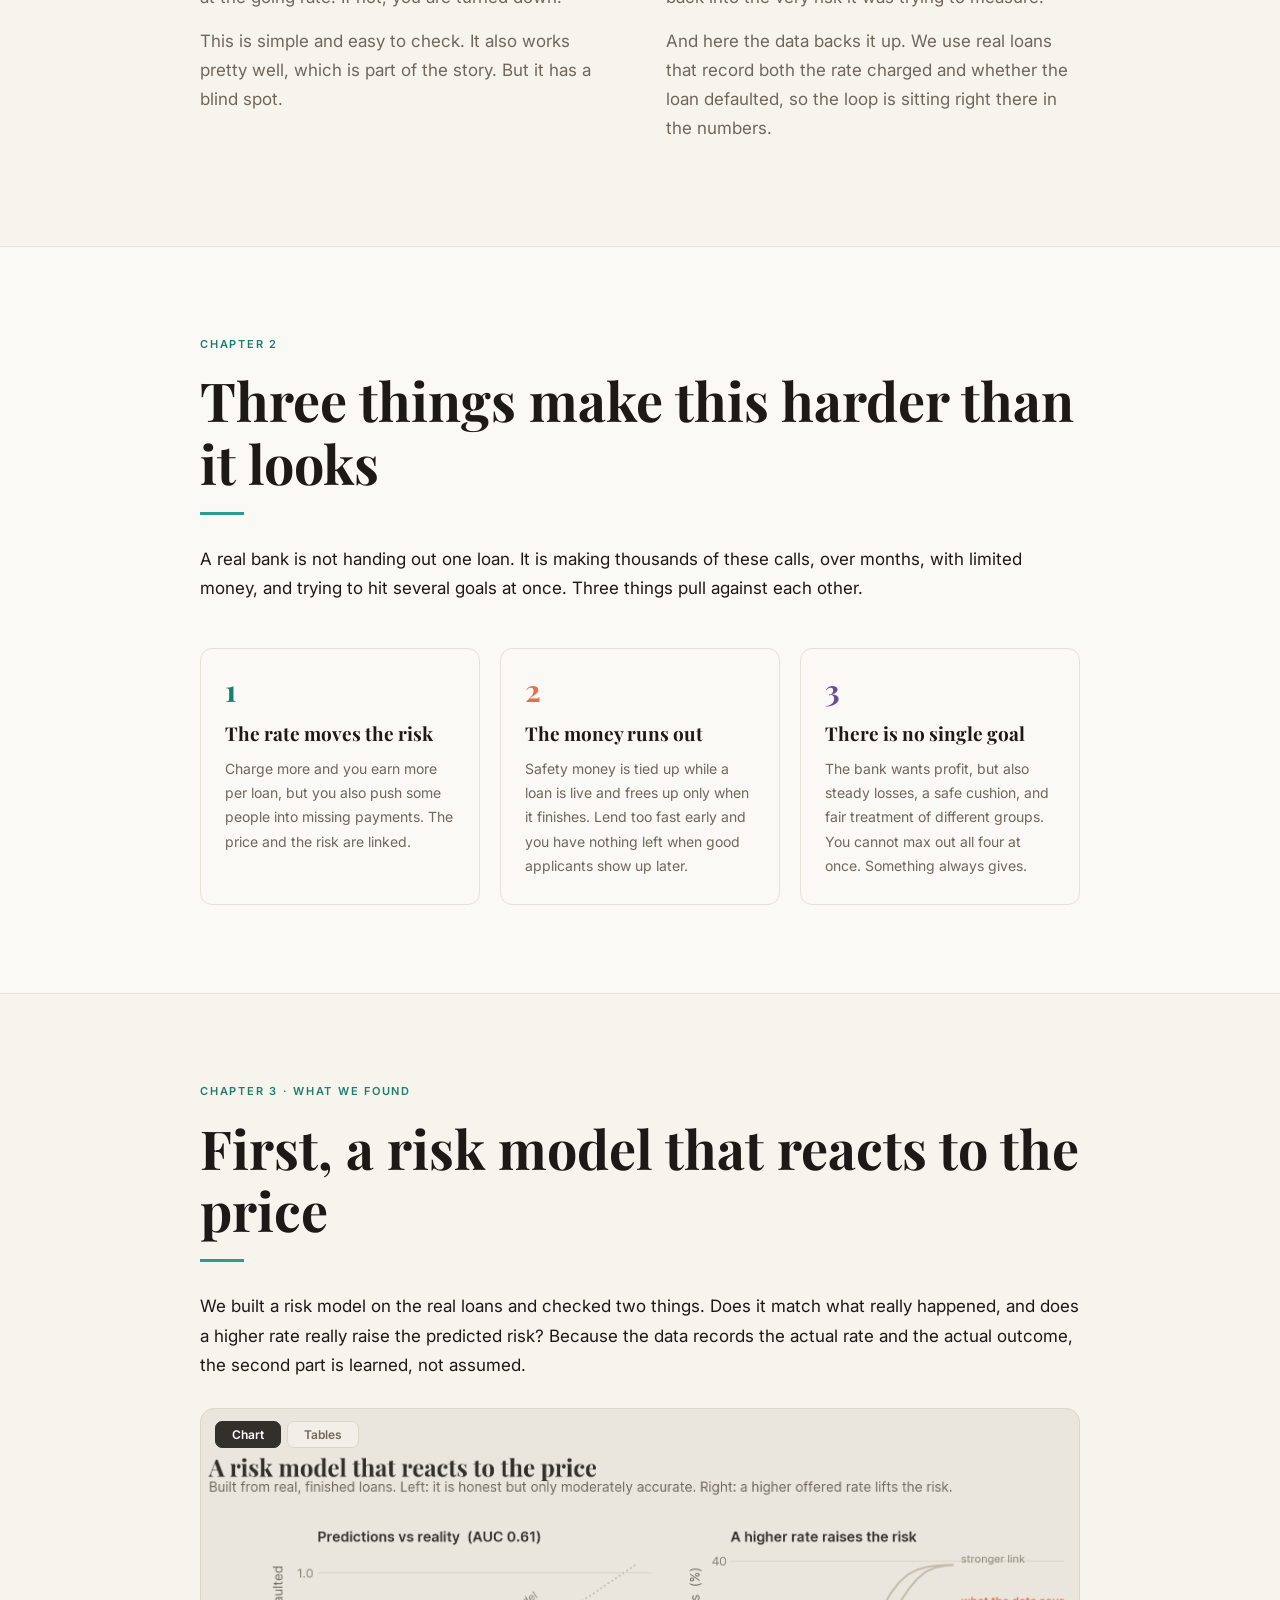
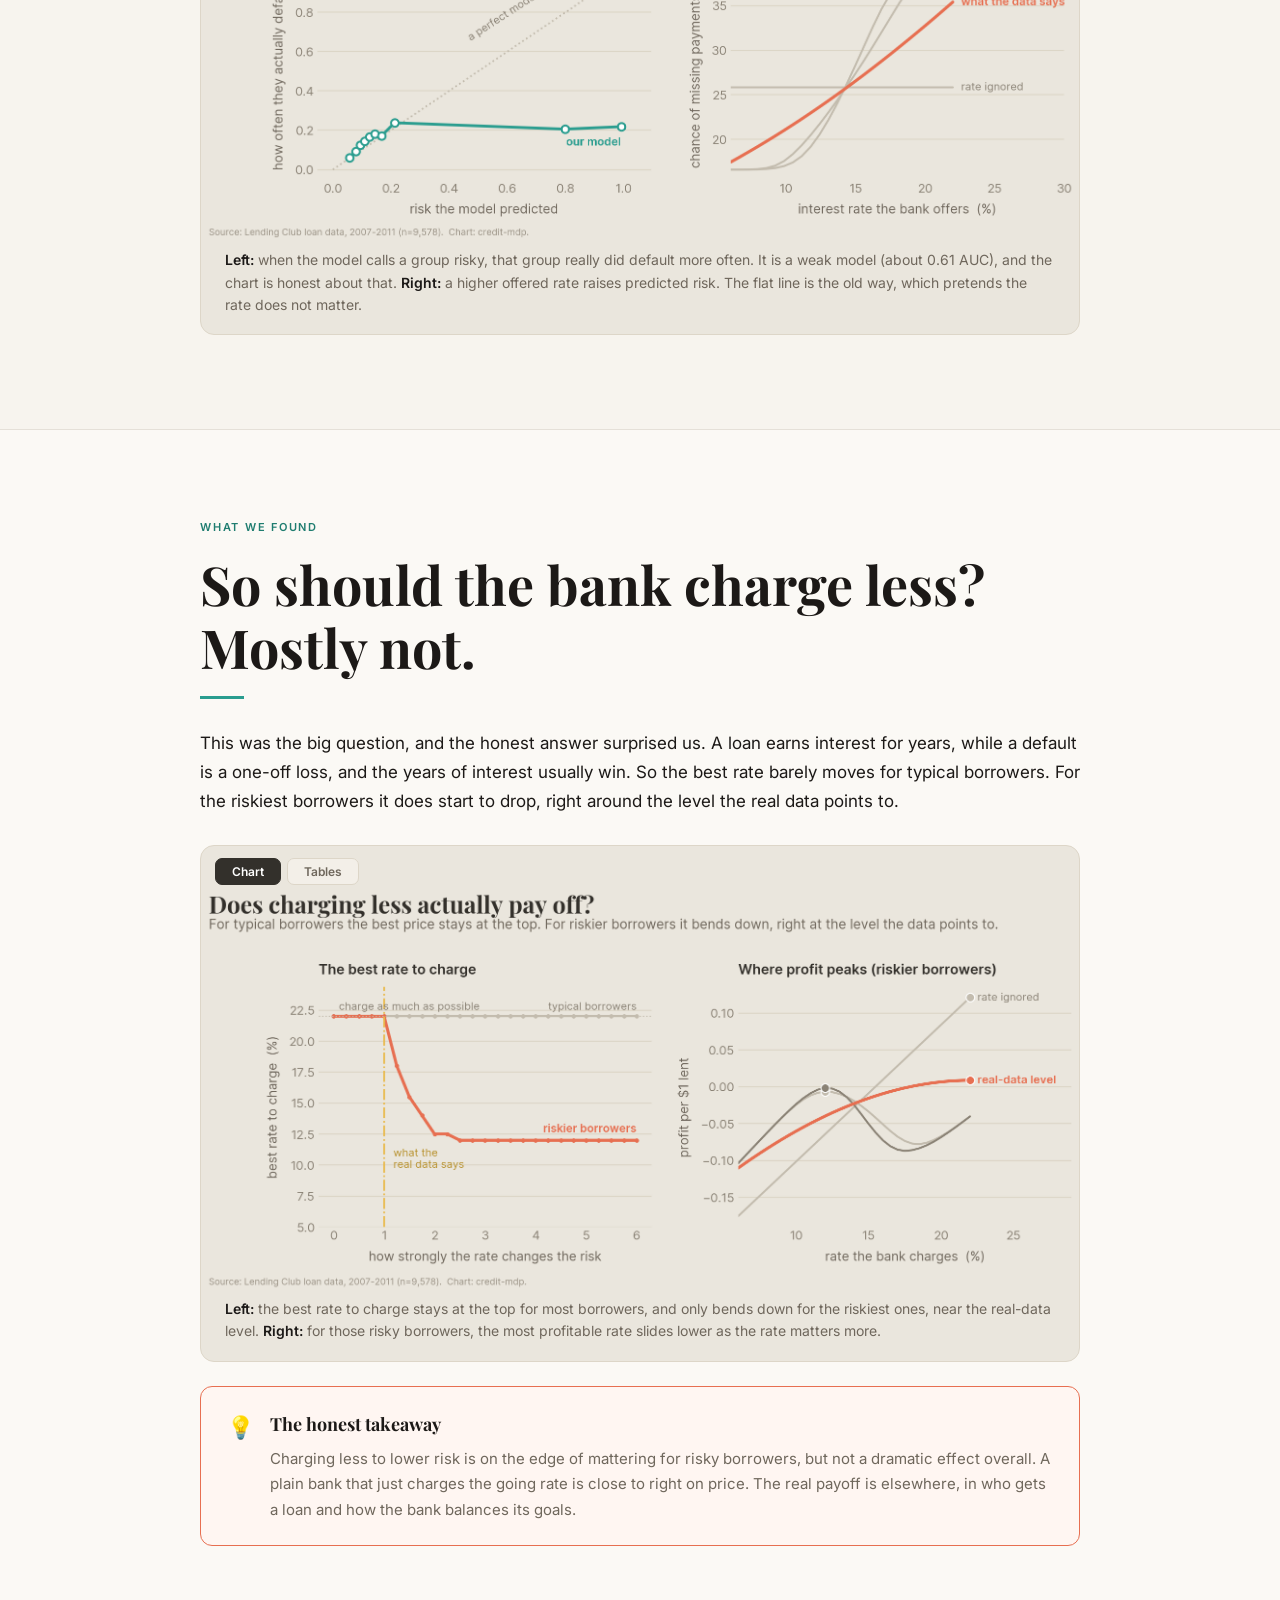
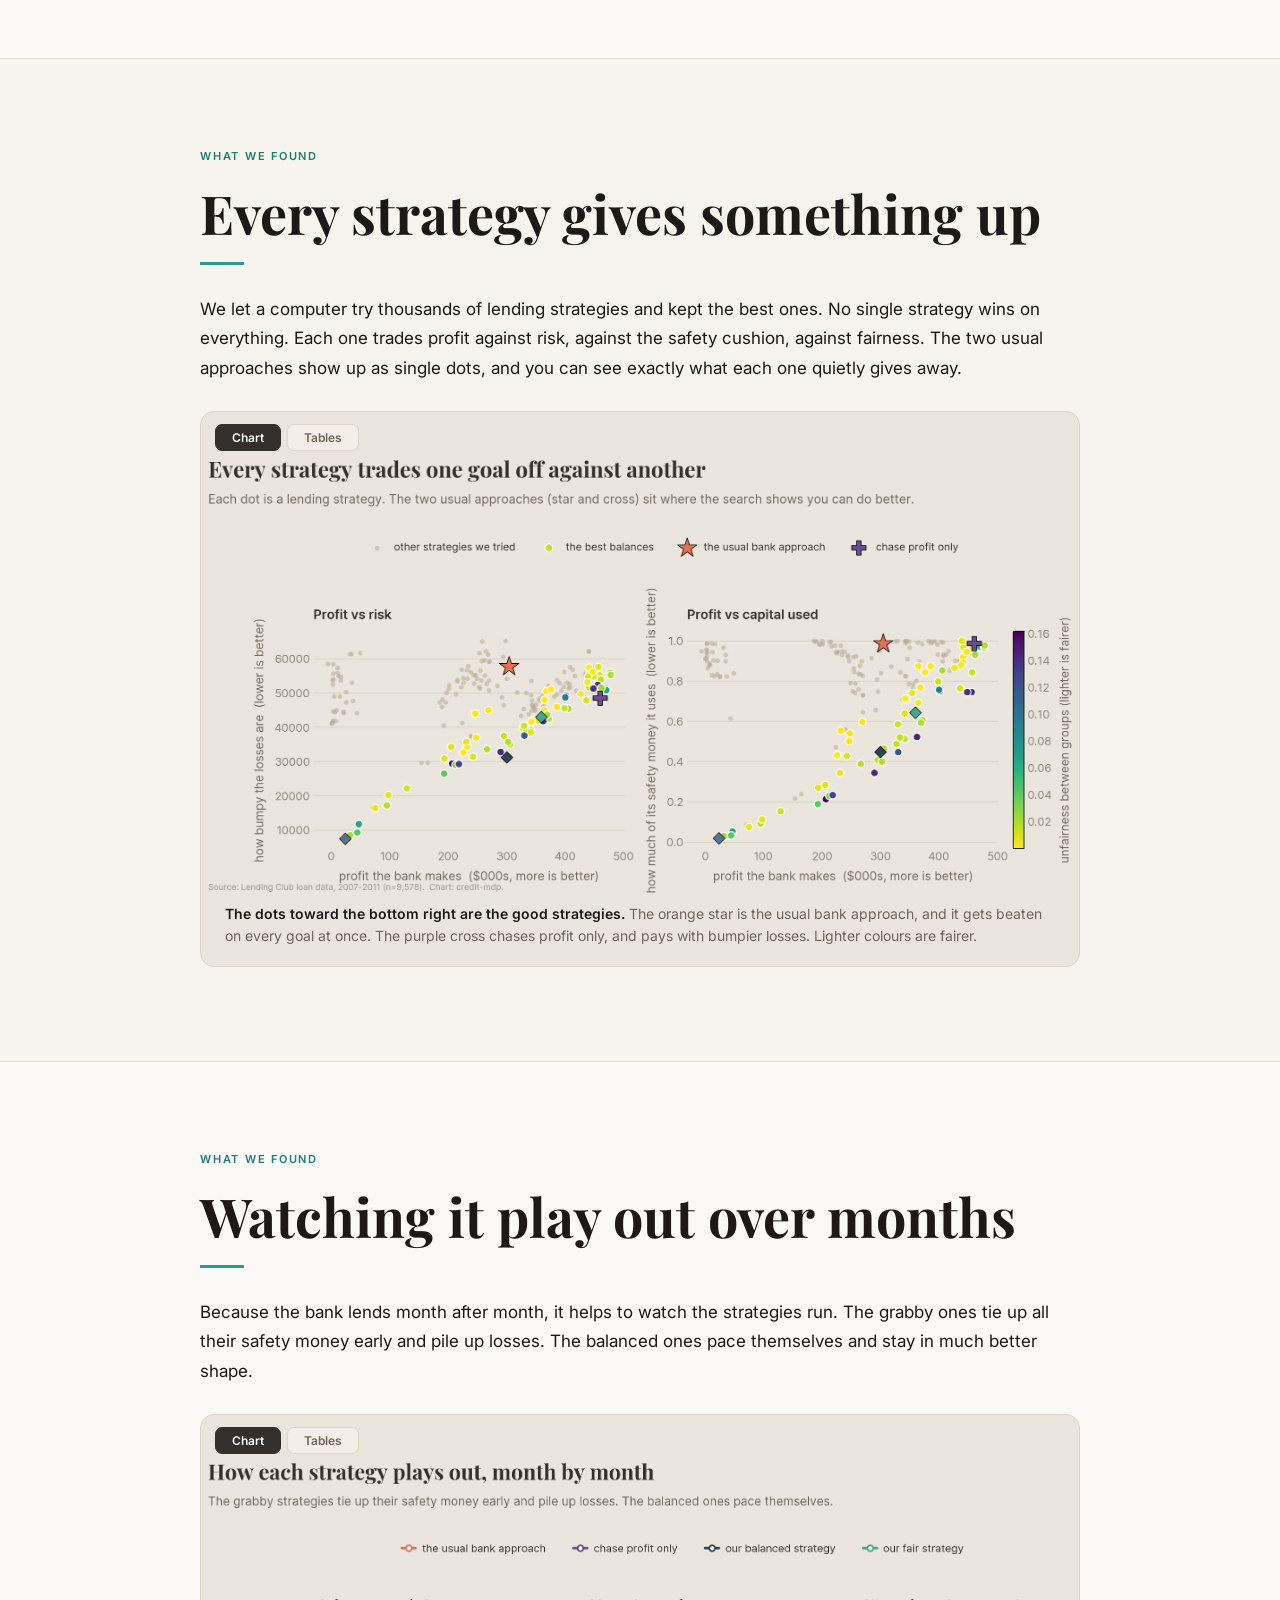
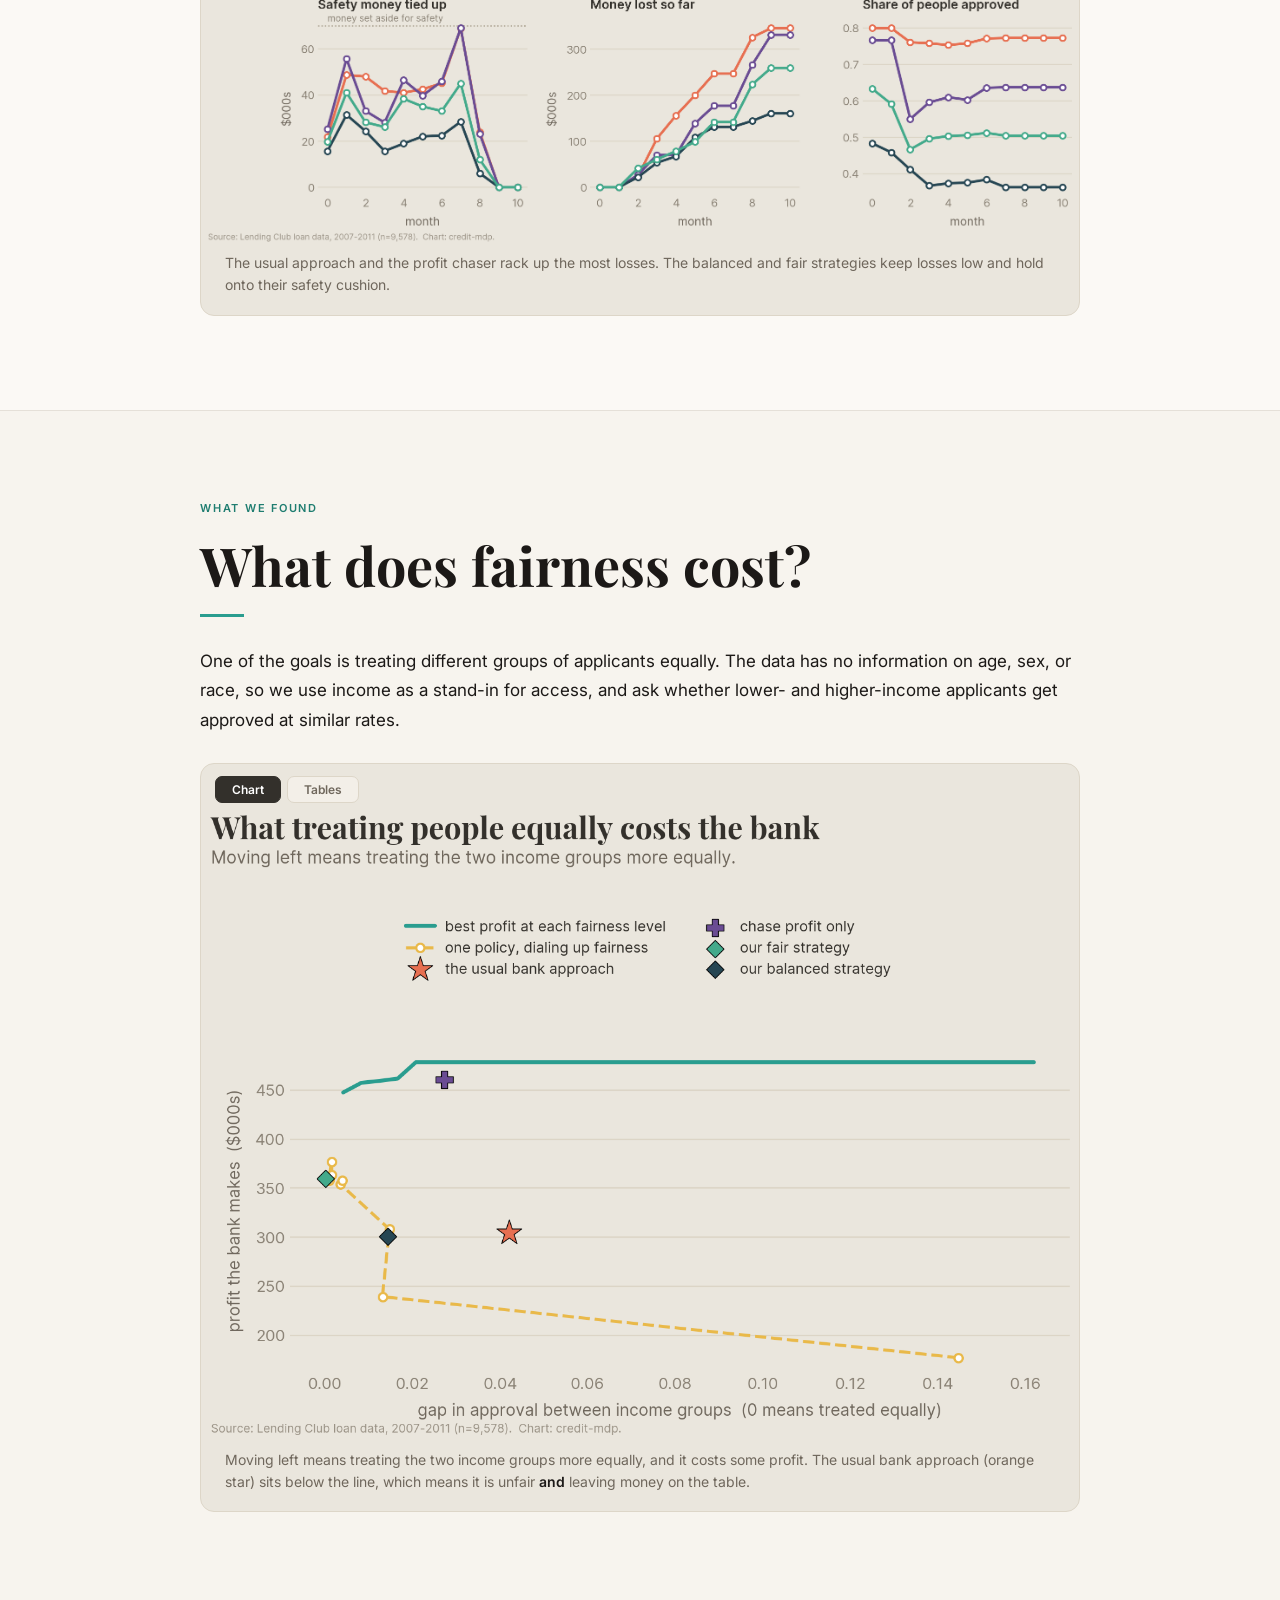
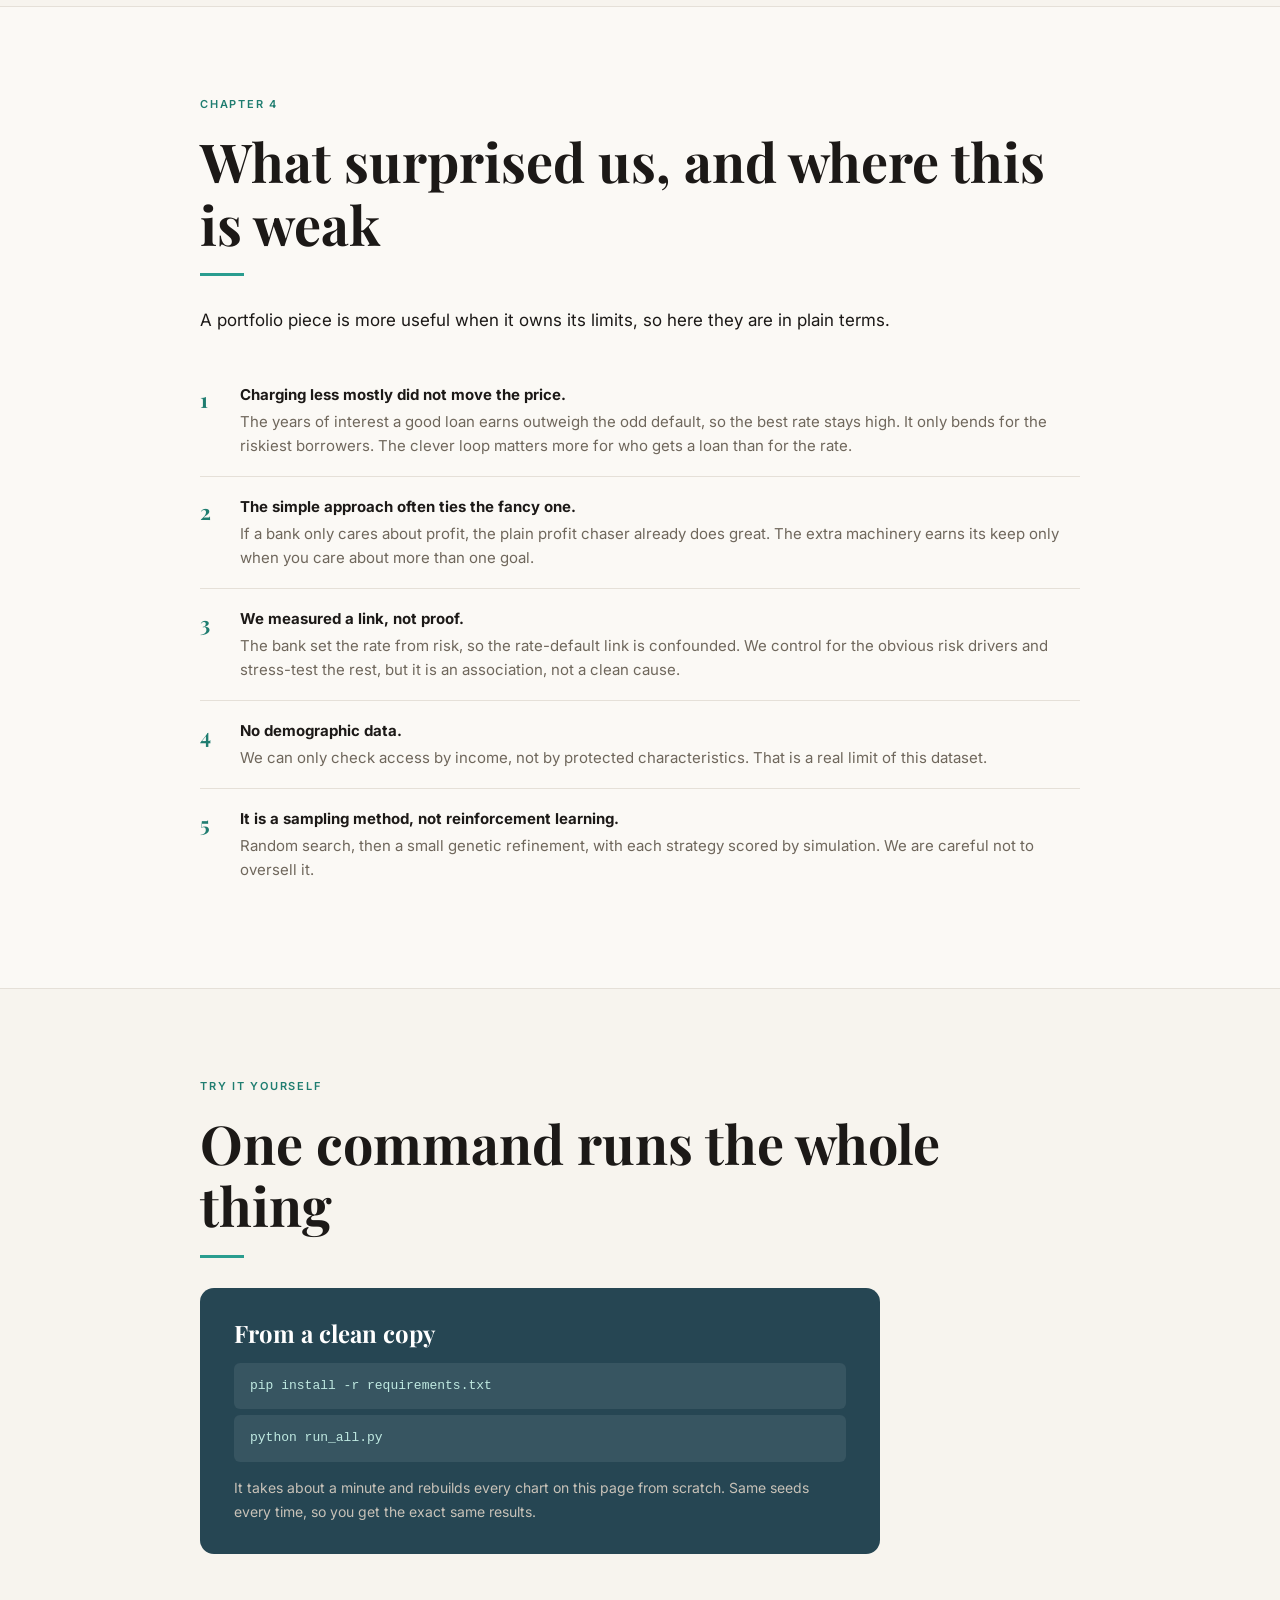
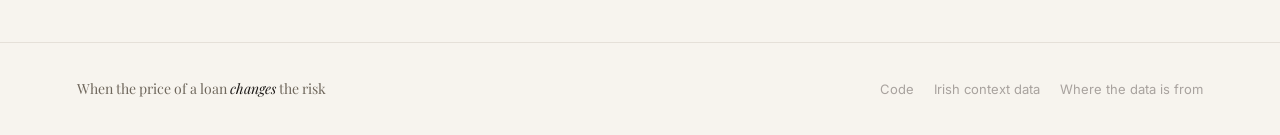
==== commit ed8148c0: "lendingclub source" ====
--- a/docs/index.html
+++ b/docs/index.html
@@ -275,24 +275,8 @@
   </div>
 </section>
 
-<!-- DATA -->
-<section id="data">
-  <div class="fade">
-    <div class="eyebrow">Where the numbers come from</div>
-    <h2>Real data, nothing made up</h2>
-    <div class="accent-line"></div>
-    <p>Every number traces back to a real public source. The loan-level data carries
-    both the rate and the outcome, which is the whole point.</p>
-    <div class="chips">
-      <span class="chip"><span class="d" style="background:var(--teal)"></span><strong>9,578 real Lending Club loans</strong> (2007 to 2011), with rate and outcome</span>
-      <span class="chip"><span class="d" style="background:var(--orange)"></span><strong>Central Bank of Ireland</strong> figures for real-world context (end-2025)</span>
-      <span class="chip"><span class="d" style="background:var(--violet)"></span><strong>Nothing private or made up</strong> anywhere</span>
-    </div>
-  </div>
-</section>
-
 <!-- RUN -->
-<section id="run" class="alt">
+<section id="run">
   <div class="fade">
     <div class="eyebrow">Try it yourself</div>
     <h2>One command runs the whole thing</h2>
